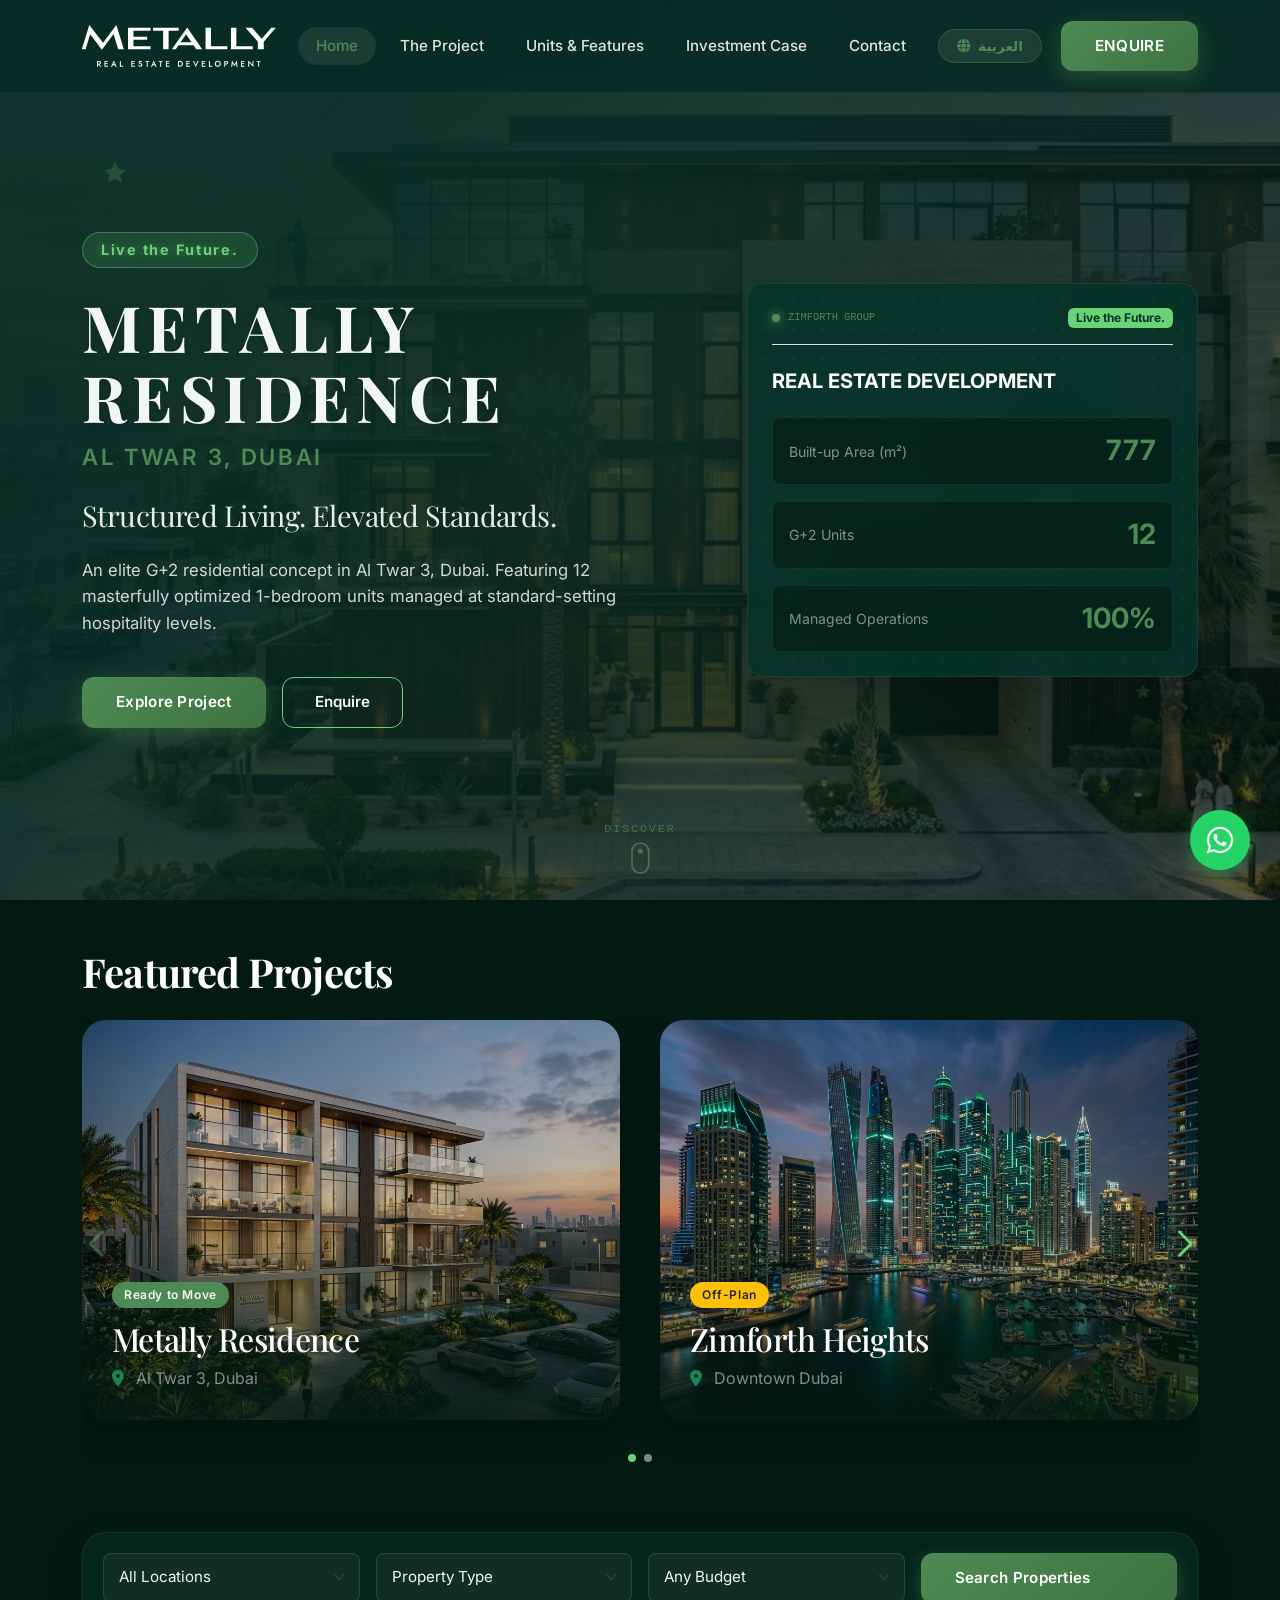
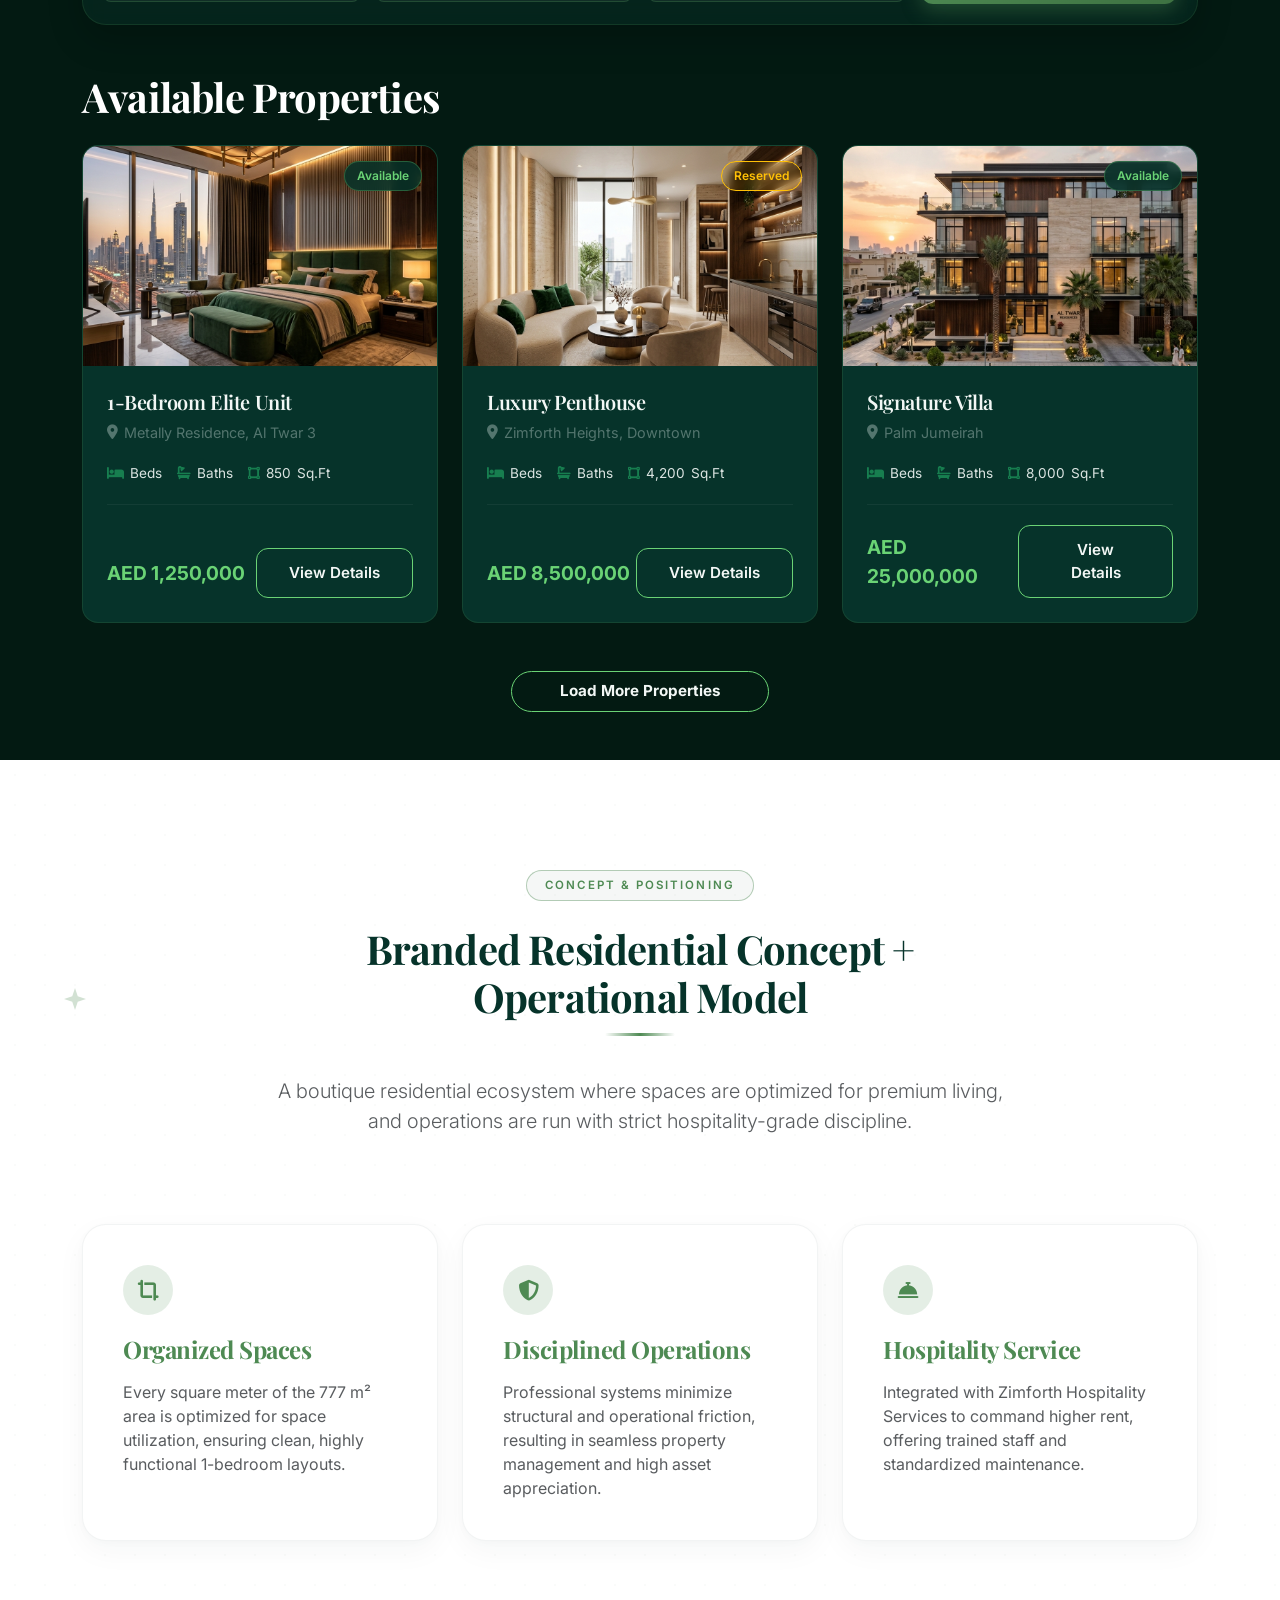
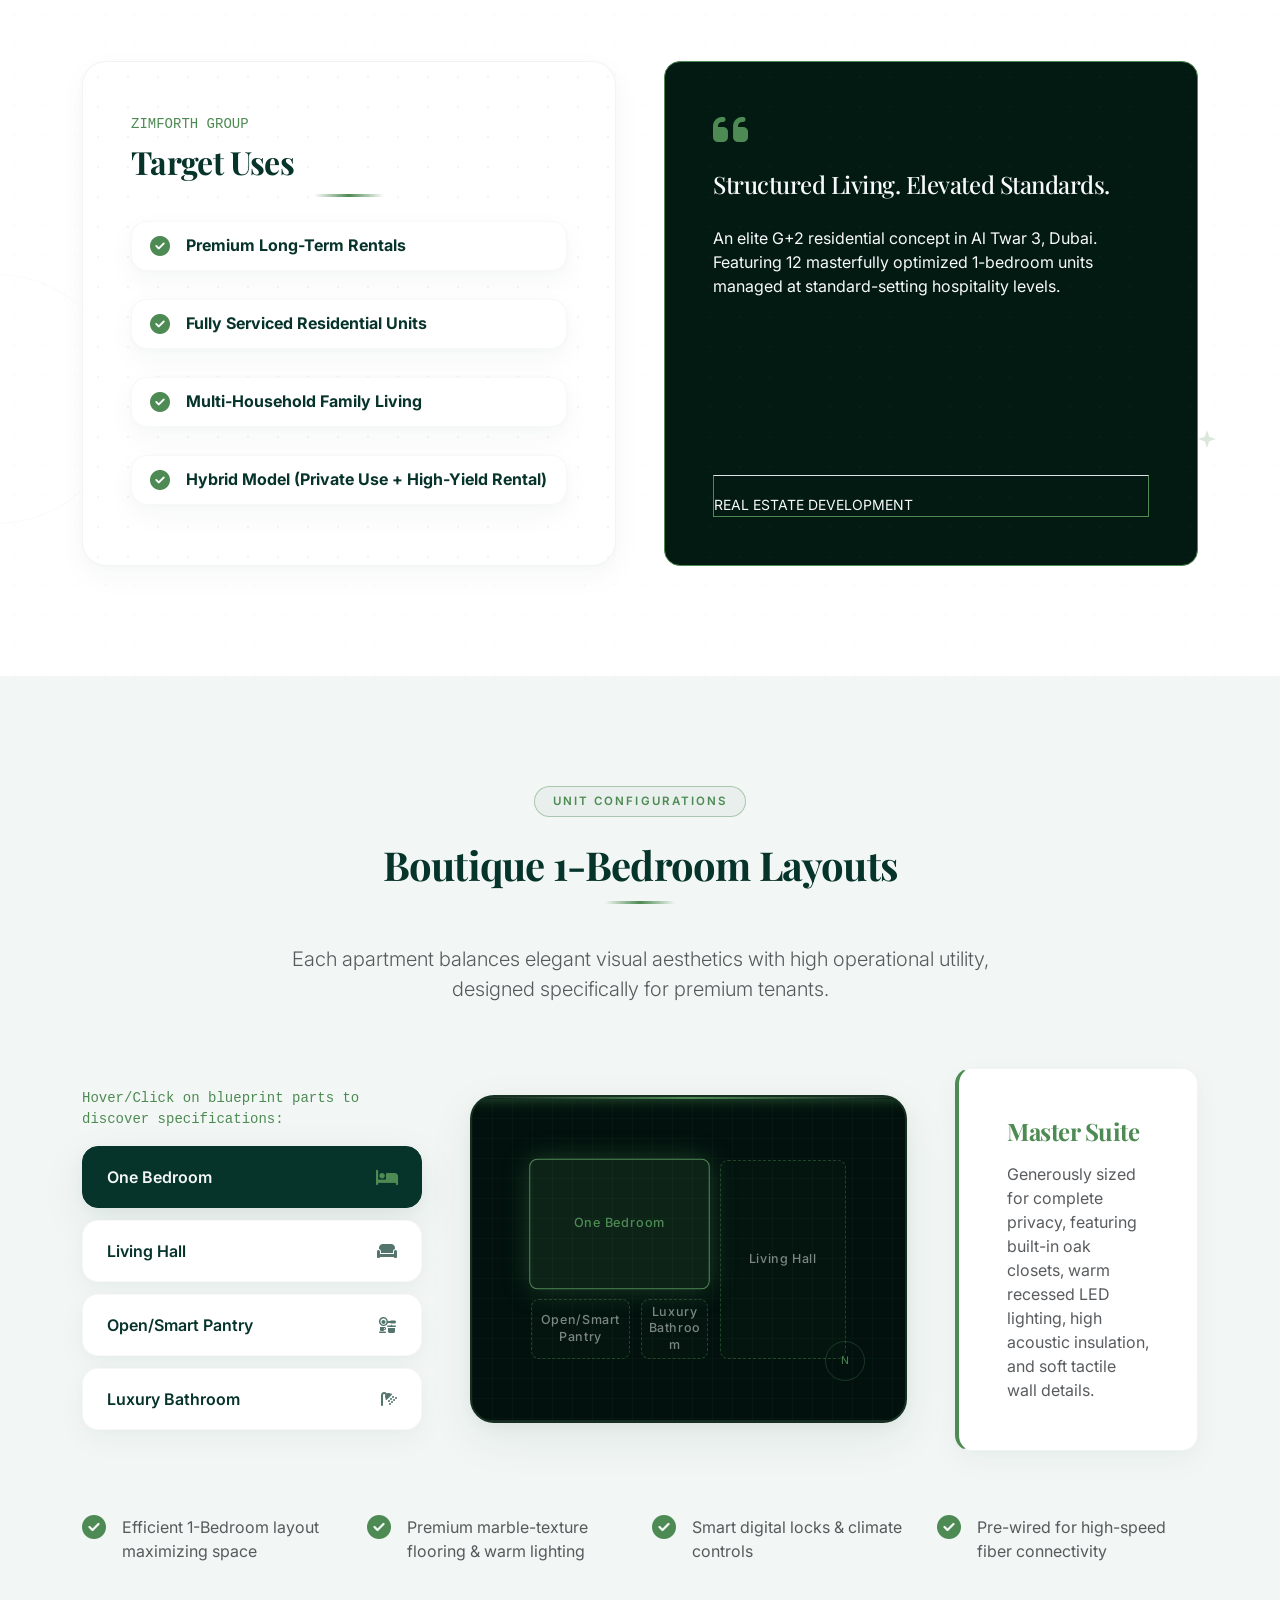
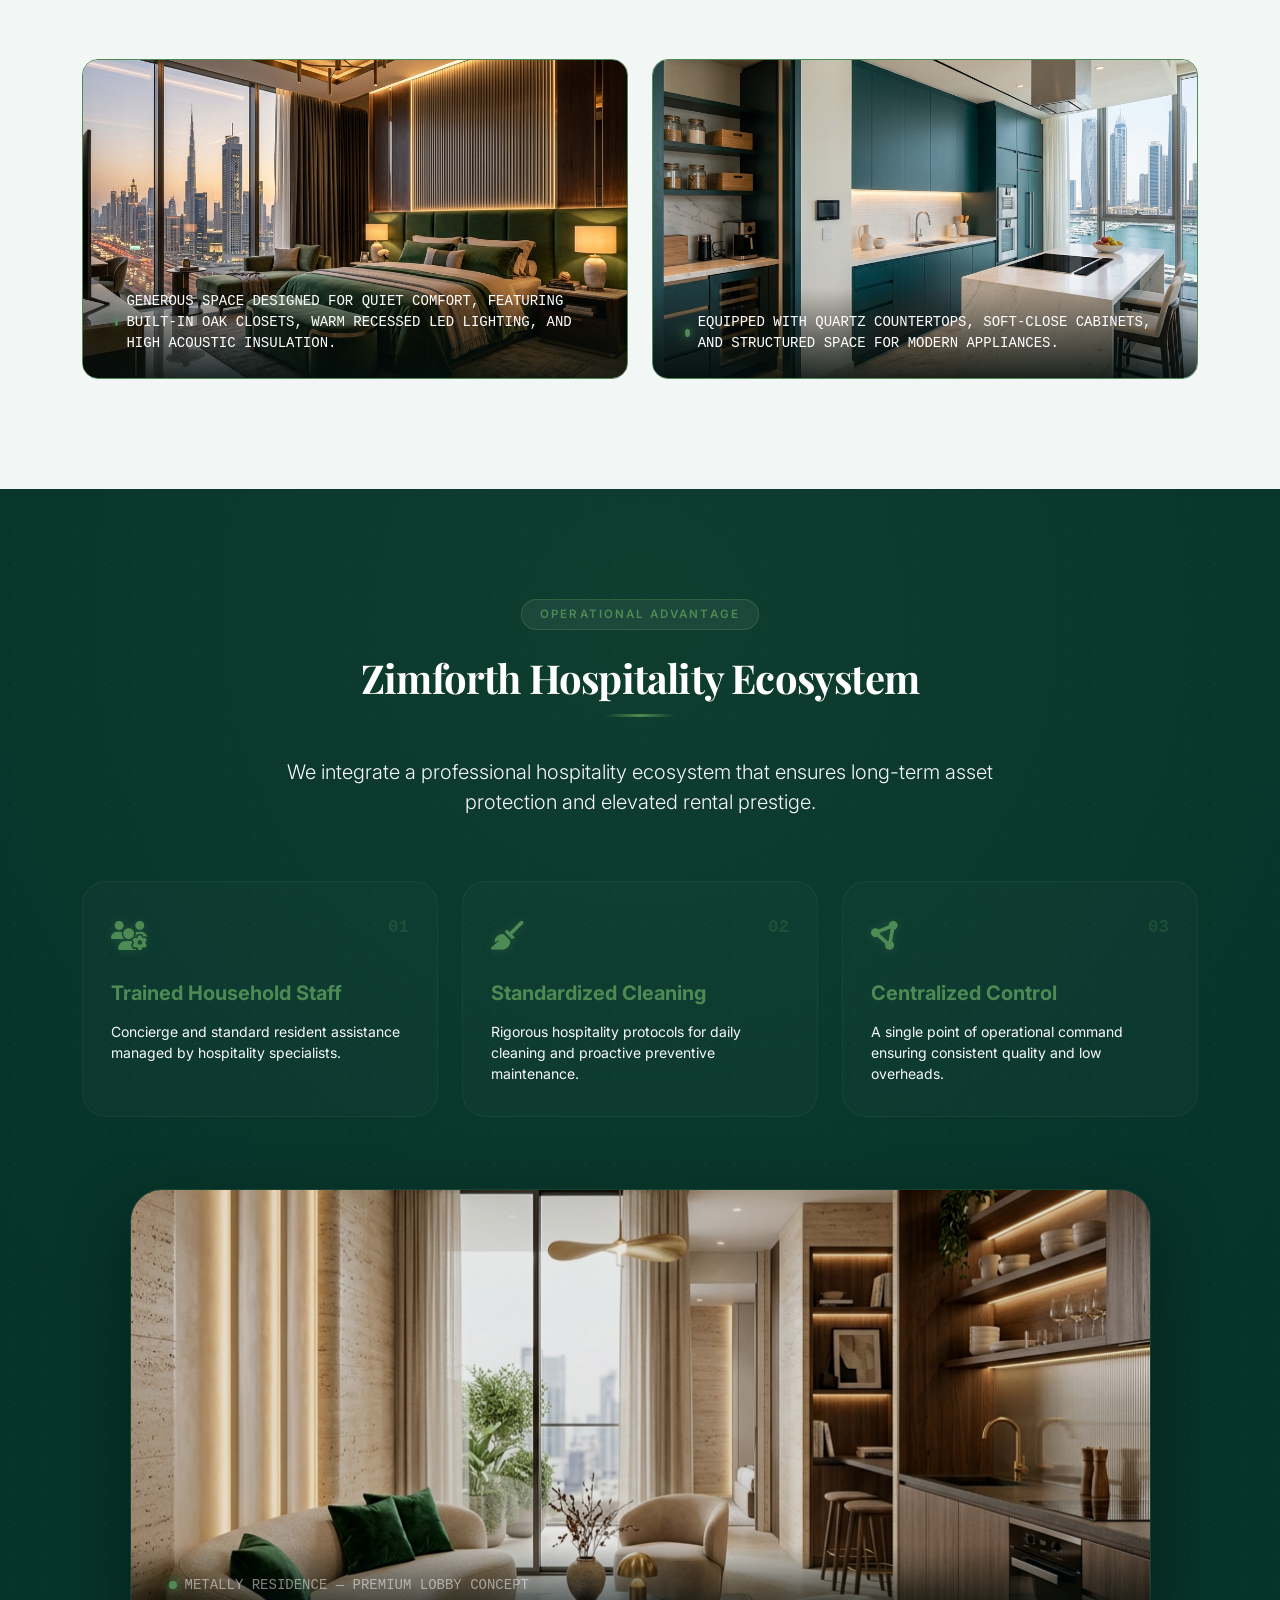
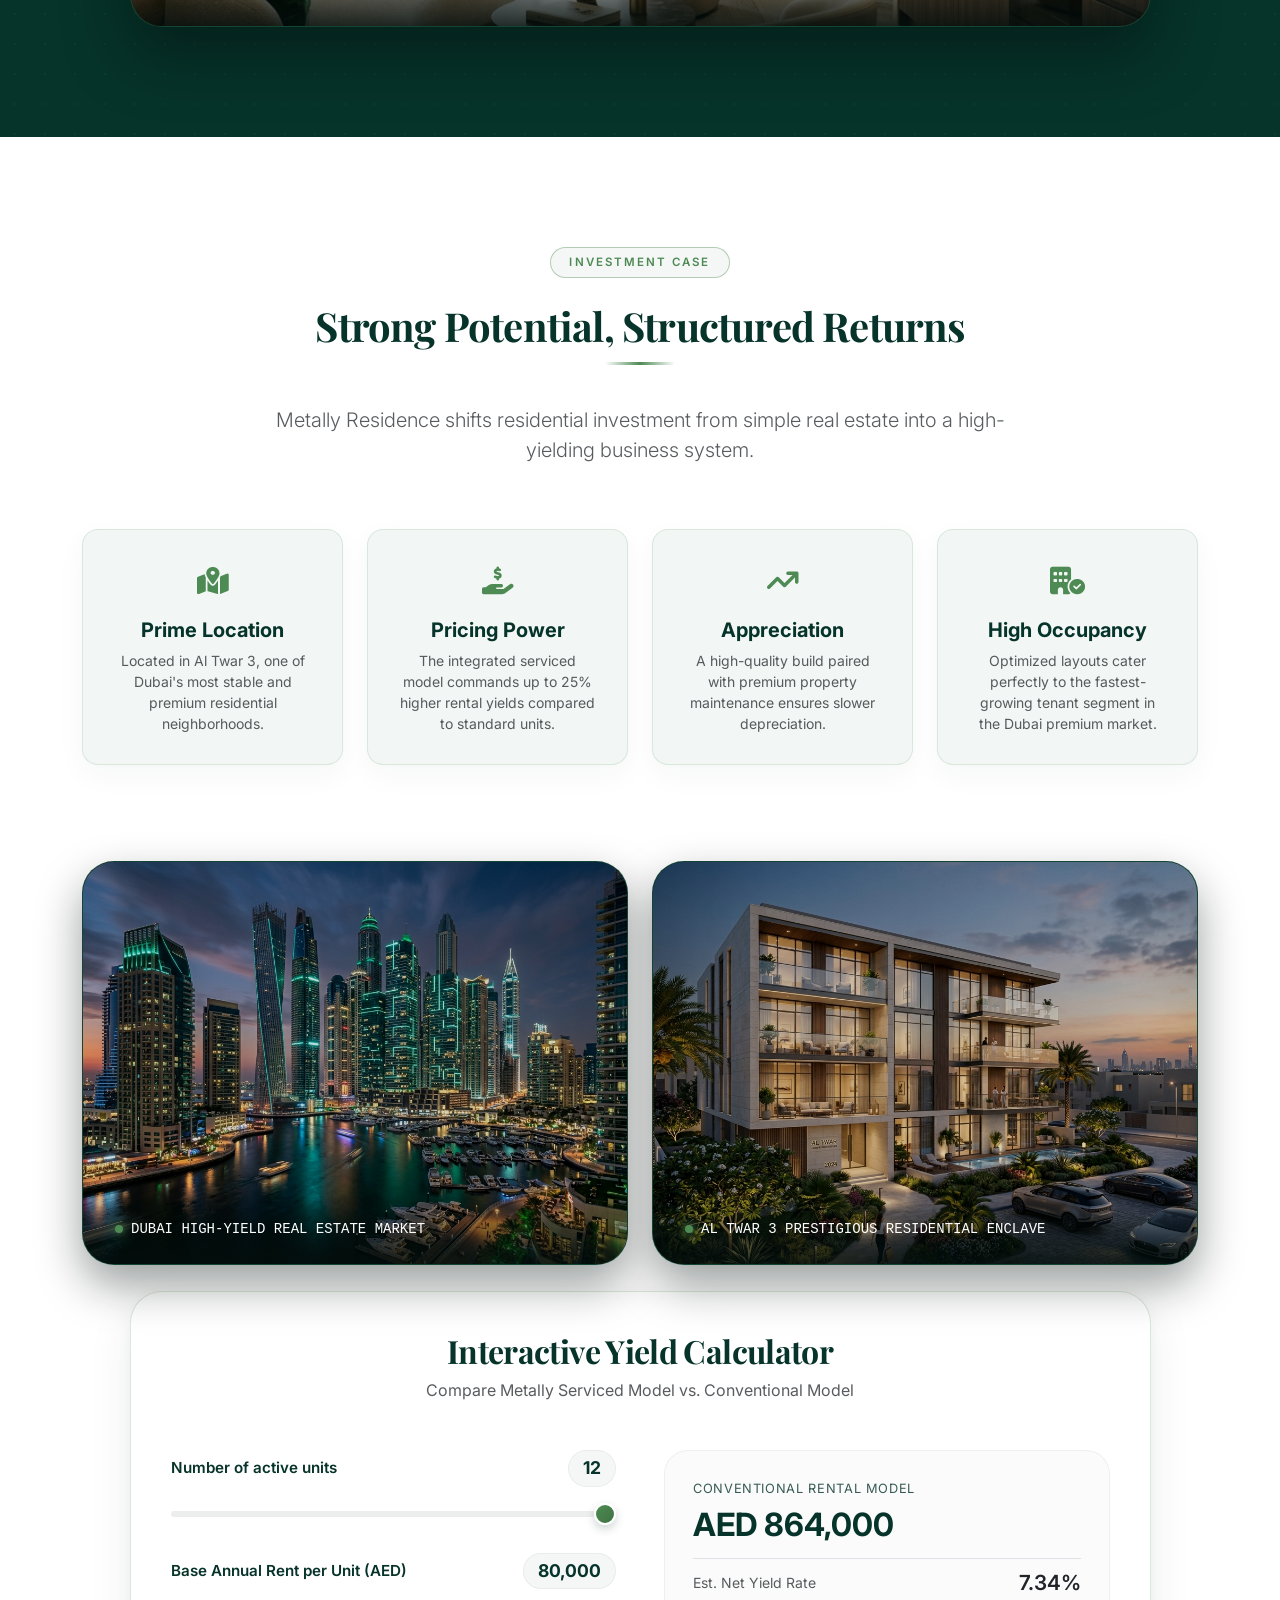
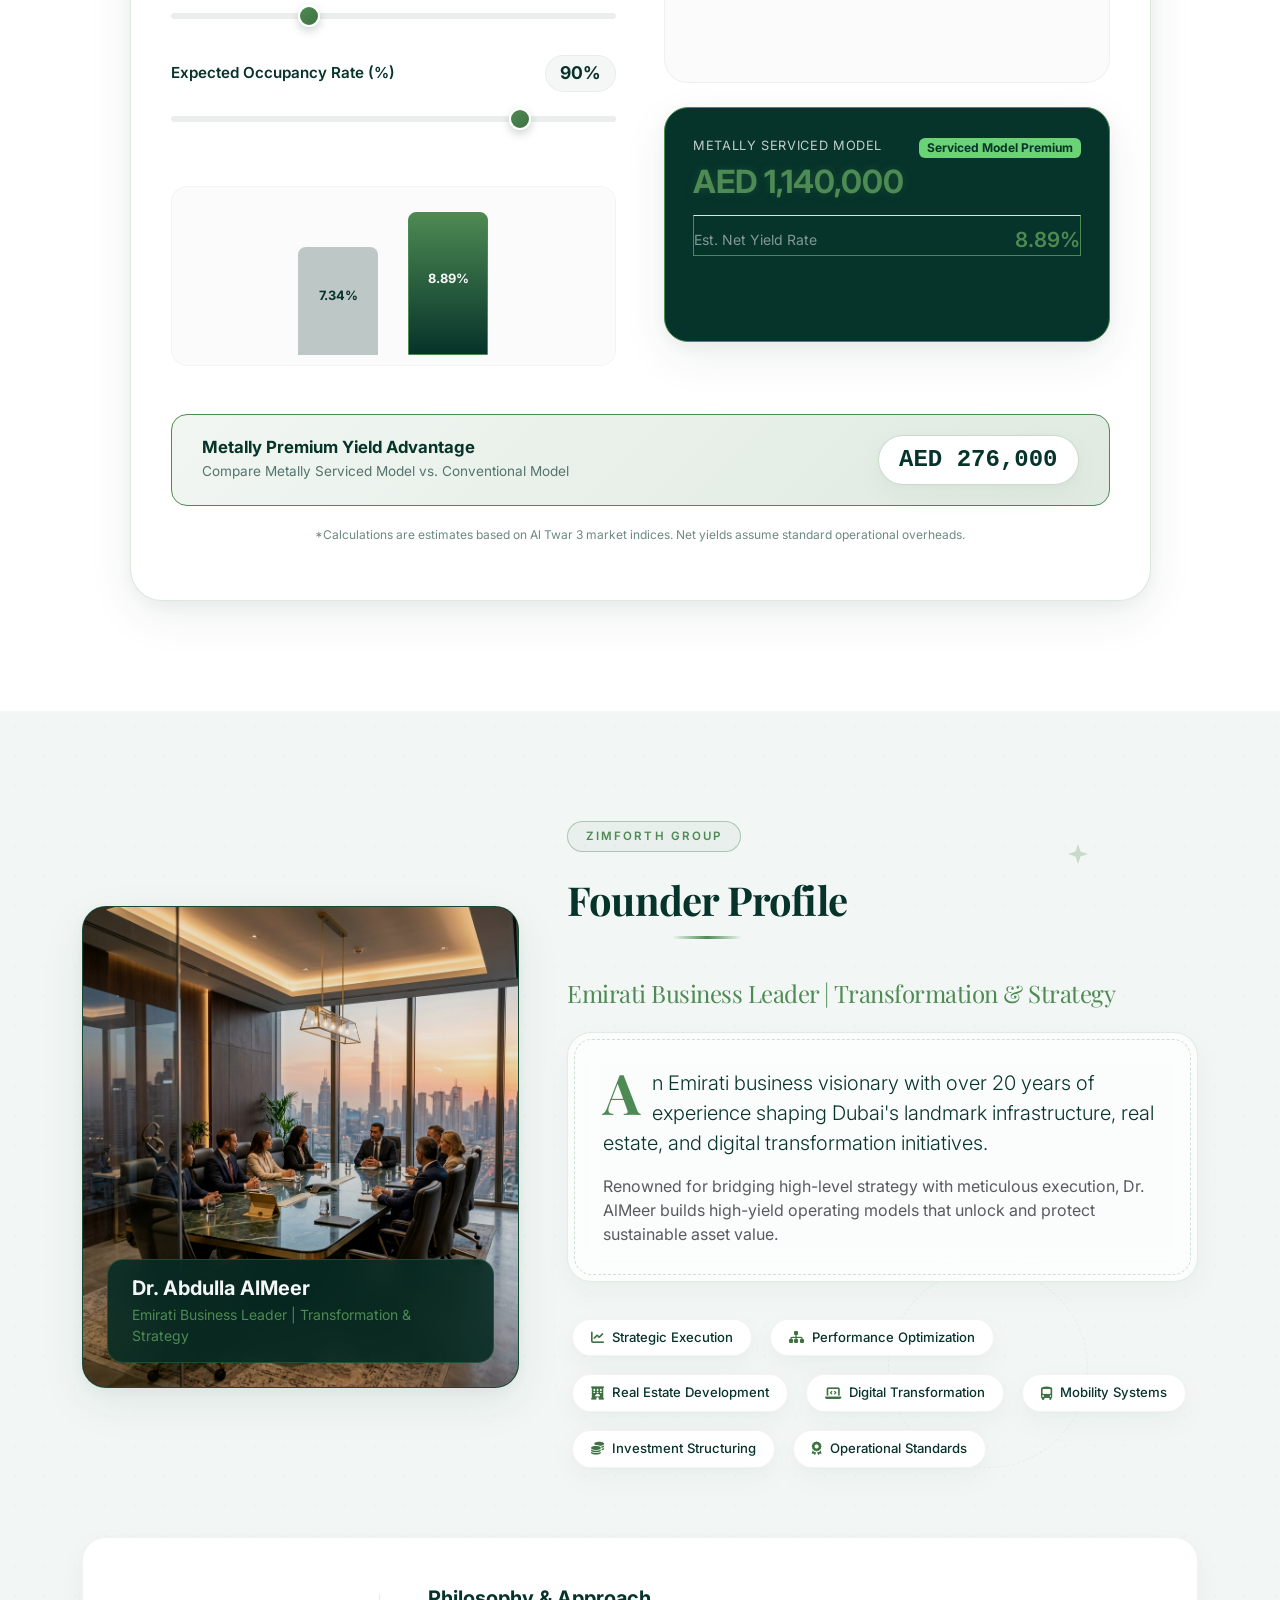
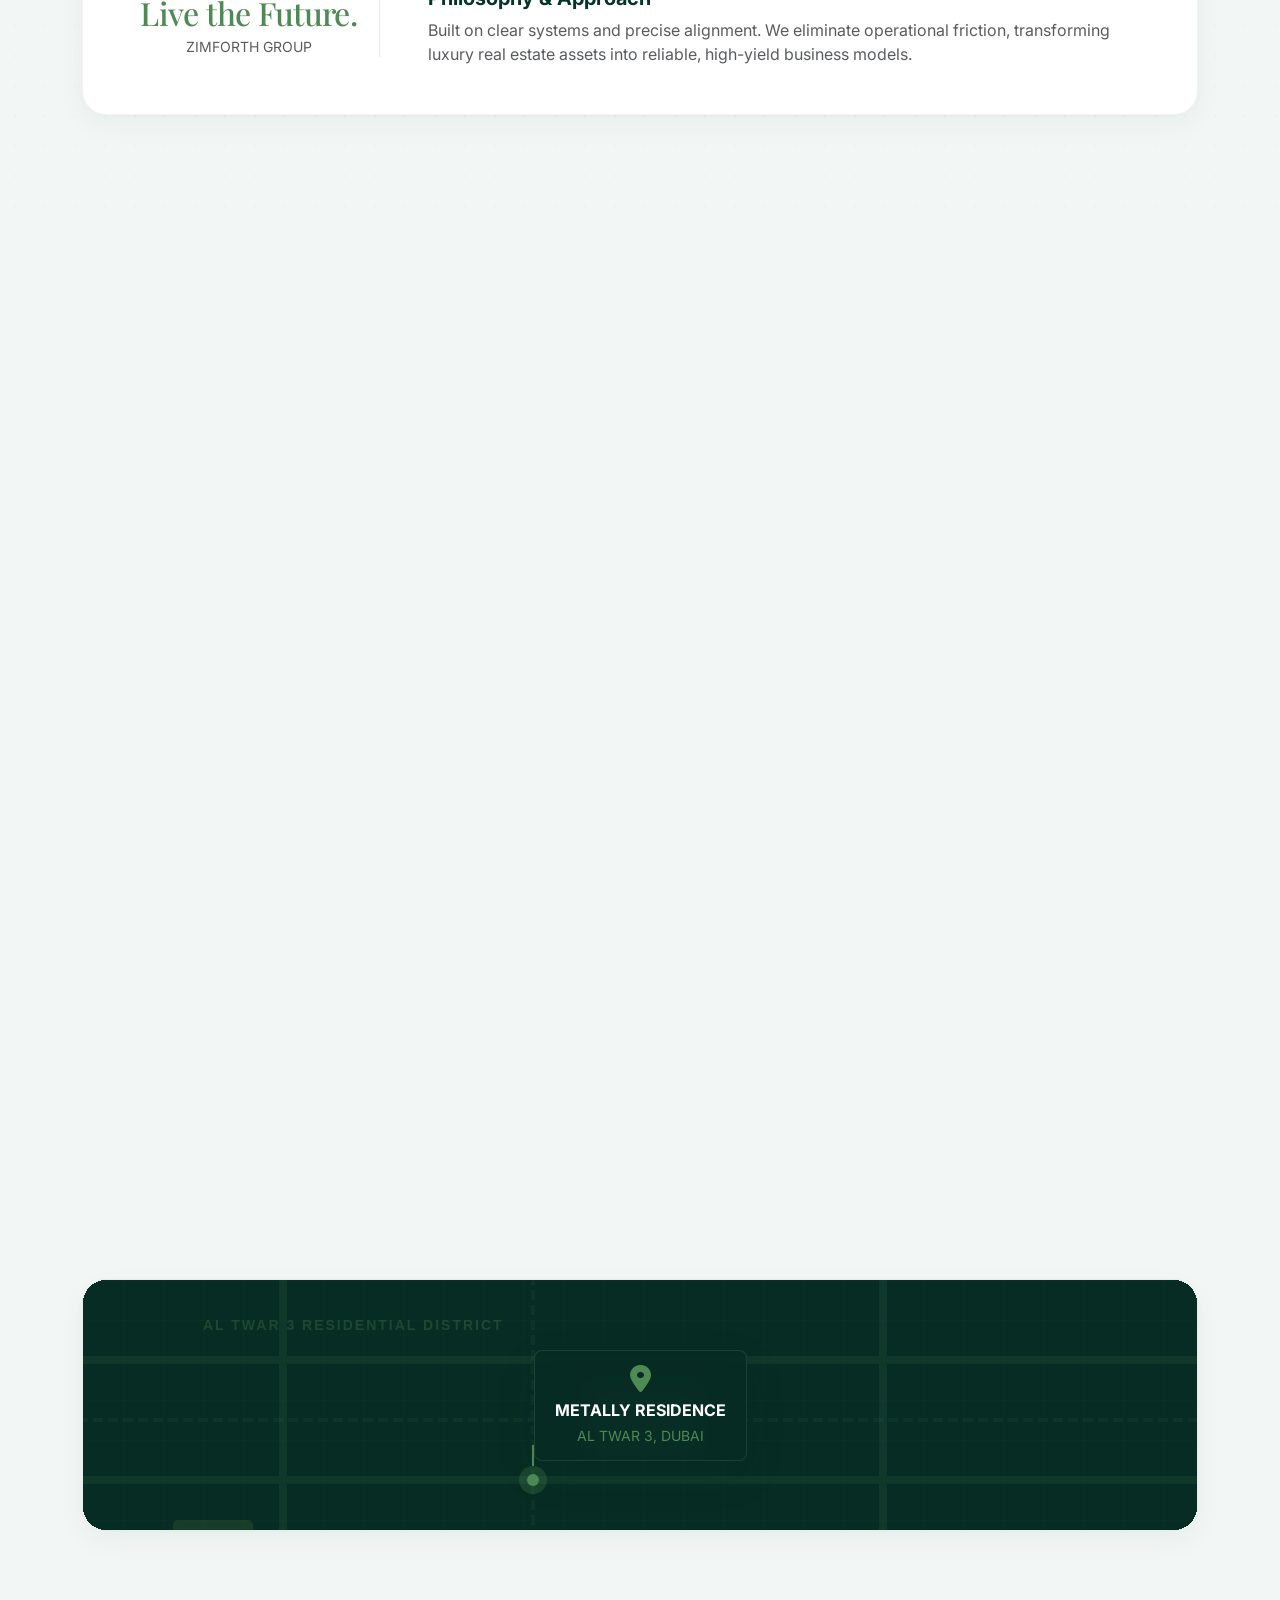
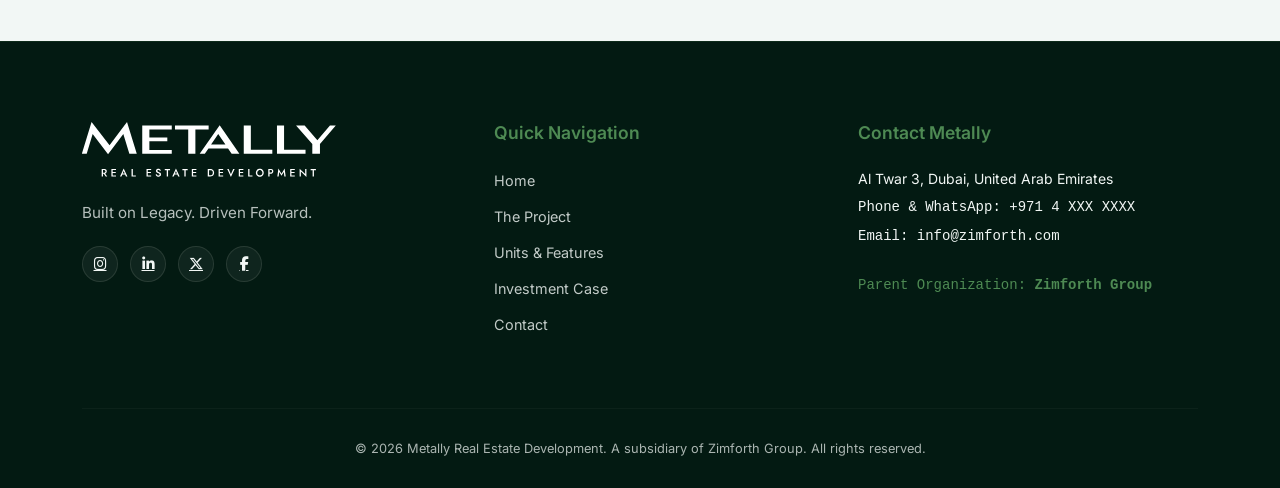
==== index.html @ a2cea53b "feat: implement premium property details popup modal inside index.html with dynamic specs gallery an" ====
<!DOCTYPE html>
<html lang="en" dir="ltr">
<head>
  <meta charset="UTF-8">
  <meta name="viewport" content="width=device-width, initial-scale=1.0">
  
  <!-- SEO Optimization -->
  <title>Metally Real Estate Development | Luxury Boutique Residential Living Dubai</title>
  <meta name="description" content="Discover Metally Residence in Al Twar 3, Dubai - A premium G+2 boutique development featuring 12 structured 1-bedroom units supported by Zimforth Hospitality Services. Experience elevated, serviced living.">
  <meta name="keywords" content="Metally Residence, Metally Real Estate, Al Twar 3, Dubai apartments, boutique living, serviced apartments Dubai, Zimforth Group, Abdulla AlMeer">
  <meta name="author" content="Zimforth Group">
  
  <!-- Favicon -->
  <link rel="icon" type="image/svg+xml" href="assets/images/fav.svg">

  <!-- Bootstrap 5 CSS (Swapped dynamically for RTL support via main.js) -->
  <link id="bootstrap-link" rel="stylesheet" href="https://cdn.jsdelivr.net/npm/bootstrap@5.3.3/dist/css/bootstrap.min.css">
  
  <!-- FontAwesome Icons -->
  <link rel="stylesheet" href="https://cdnjs.cloudflare.com/ajax/libs/font-awesome/6.5.2/css/all.min.css">
  
  <!-- Swiper CSS -->
  <link rel="stylesheet" href="https://cdn.jsdelivr.net/npm/swiper@11/swiper-bundle.min.css" />
  <!-- Core Design System Custom Stylesheet -->
  <link rel="stylesheet" href="assets/css/style.css?v=3.3.0">
</head>

<body class="en-font">

  <!-- Header / Navigation -->
  <header>
    <nav class="navbar navbar-expand-lg fixed-top" id="main-navbar">
      <div class="container">
        <!-- Brand Logo block -->
        <a class="navbar-brand text-decoration-none" href="index.html" id="brand-logo">
          <img src="assets/images/logo-w.svg" alt="Metally Logo" class="brand-logo-img">
        </a>
        
        <!-- Toggle button for mobile -->
        <button class="navbar-toggler border-0 text-white" type="button" data-bs-toggle="collapse" data-bs-target="#navContent" aria-controls="navContent" aria-expanded="false" aria-label="Toggle navigation">
          <i class="fas fa-bars-staggered fs-4"></i>
        </button>
        
        <!-- Nav Links -->
        <div class="collapse navbar-collapse" id="navContent">
          <ul class="navbar-nav ms-auto mb-2 mb-lg-0 align-items-center">
            <li class="nav-item">
              <a class="nav-link active" href="index.html" data-i18n="nav-home">Home</a>
            </li>
            <li class="nav-item">
              <a class="nav-link" href="project.html" data-i18n="nav-project">The Project</a>
            </li>
            <li class="nav-item">
              <a class="nav-link" href="units.html" data-i18n="nav-units">Units & Availability</a>
            </li>
            <li class="nav-item">
              <a class="nav-link" href="investment.html" data-i18n="nav-investment">Investment Case</a>
            </li>
            <li class="nav-item">
              <a class="nav-link" href="contact.html" data-i18n="nav-contact">Contact</a>
            </li>
            
            <!-- Language Selector Trigger -->
            <li class="nav-item mx-2">
              <a class="nav-link lang-btn lang-toggle" href="#" id="lang-toggle-btn" role="button">
                <i class="fas fa-globe me-1"></i> <span data-i18n="nav-lang">العربية</span>
              </a>
            </li>
            
            <!-- Call to Action -->
            <li class="nav-item ms-lg-2 mt-2 mt-lg-0">
              <a class="btn btn-green text-uppercase" href="#contact" id="btn-enquire-now" data-i18n="nav-btn-enquire">Enquire</a>
            </li>
          </ul>
        </div>
      </div>
    </nav>
  </header>

  <main>
    
    <!-- Hero Section -->
    <section class="hero-section" id="home">
      <div class="hero-bg-overlay"></div>
      <div class="hero-spotlight"></div>
      
            <div class="dotted-canvas drifting-grid-anim"></div>
      
      <!-- Floating vector shapes background with parallax layers -->
      <div class="floating-elements-container scroll-parallax-layer" style="--parallax-speed: -0.12; position: absolute; top: 0; left: 0; width: 100%; height: 100%; pointer-events: none;">
        <div class="parallax-layer" style="--depth: 35;">
          <div class="floating-ring floating-ring-1 rotating-ring-slow"></div>
        </div>
        <div class="parallax-layer" style="--depth: -45;">
          <div class="floating-ring floating-ring-2 rotating-ring-slow" style="animation-direction: reverse;"></div>
        </div>
        
                <div class="parallax-layer" style="--depth: 20;">
          <svg class="luxury-star-anim" style="position: absolute; top: 18%; left: 8%; width: 26px; height: 26px; fill: var(--accent-leaf); opacity: 0.35; z-index: 2;" viewBox="0 0 24 24"><path d="M12 0l3.09 6.26L22 7.27l-5 4.87 1.18 6.88L12 15.77l-6.18 3.25L7 12.14 2 7.27l6.91-1.01L12 0z"/></svg>
        </div>
        <div class="parallax-layer" style="--depth: -25;">
          <svg class="luxury-star-anim" style="position: absolute; bottom: 22%; right: 10%; width: 18px; height: 18px; fill: var(--accent-leaf); opacity: 0.25; z-index: 2; animation-delay: 2s;" viewBox="0 0 24 24"><path d="M12 0l3.09 6.26L22 7.27l-5 4.87 1.18 6.88L12 15.77l-6.18 3.25L7 12.14 2 7.27l6.91-1.01L12 0z"/></svg>
        </div>
      </div>

      <div class="container position-relative z-3">
        <div class="row align-items-center">
          <div class="col-lg-7 hero-content reveal-on-scroll">
            <span class="hero-badge-slogan pulse-glow-green text-glint-anim" data-i18n="hero-slogan">Live the Future.</span>
            <h1 class="hero-title text-glint-anim fw-bold tracking-tight text-uppercase" data-i18n="hero-title">METALLY RESIDENCE</h1>
            <div class="hero-location" data-i18n="hero-location">AL TWAR 3, DUBAI</div>
            <h3 class="hero-subtitle fw-normal" data-i18n="hero-subtitle">Structured Living. Elevated Standards.</h3>
            <p class="hero-desc opacity-80" data-i18n="hero-desc">
              An elite G+2 residential concept in Al Twar 3, Dubai. Featuring 12 masterfully optimized 1-bedroom units managed at standard-setting hospitality levels.
            </p>
            
            <!-- Action buttons -->
            <div class="d-flex flex-wrap gap-3">
              <a class="btn btn-green" href="#project" data-i18n="hero-btn-explore">Explore Project <i class="fas fa-chevron-right fs-6"></i></a>
              <a class="btn btn-outline-green" href="#contact" data-i18n="nav-btn-enquire">Enquire</a>
            </div>
          </div>
          
          <!-- Floating Executive Operations Card overlay with scroll reveal & numbers counters -->
          <div class="col-lg-5 mt-5 mt-lg-0 hero-content reveal-zoom">
            <div class="parallax-wrap" style="--depth: -20;">
              <div class="ops-executive-card glass-panel-dark border-green p-4 rounded-4 position-relative overflow-hidden shadow-lg">
                <div class="dotted-canvas" style="opacity: 0.15;"></div>
                <div class="position-relative z-3">
                  <div class="d-flex align-items-center justify-content-between mb-4 border-bottom border-greenpb pb-3" style="border-bottom: 1px solid rgba(78, 138, 83, 0.25);">
                    <div class="d-flex align-items-center gap-2">
                      <span class="status-dot-glowing m-0"></span>
                      <span class="small font-monospace text-uppercase tracking-wider text-green" style="font-size: 0.65rem;" data-i18n="founder-group">ZIMFORTH REAL ESTATE</span>
                    </div>
                    <span class="badge bg-green text-white small" data-i18n="hero-slogan">Live the Future.</span>
                  </div>
                  
                  <h5 class="fw-bold mb-4 text-white text-center text-lg-start" data-i18n="nav-subbrand">REAL ESTATE DEVELOPMENT</h5>
                  
                  <div class="d-flex flex-column gap-3">
                                        <div class="d-flex align-items-center justify-content-between p-3 rounded-3 border-green-soft bg-dark-green-opacity">
                      <span class="text-white-50 small" data-i18n="hero-metric-area-lbl">Built-up Area (m²)</span>
                      <span class="h3 mb-0 text-green fw-bold counter-animate" data-target="777">0</span>
                    </div>
                                        <div class="d-flex align-items-center justify-content-between p-3 rounded-3 border-green-soft bg-dark-green-opacity">
                      <span class="text-white-50 small" data-i18n="hero-metric-units-lbl">G+2 Units</span>
                      <span class="h3 mb-0 text-green fw-bold counter-animate" data-target="12">0</span>
                    </div>
                                        <div class="d-flex align-items-center justify-content-between p-3 rounded-3 border-green-soft bg-dark-green-opacity">
                      <span class="text-white-50 small" data-i18n="hero-metric-ops-lbl">Managed Operations</span>
                      <span class="h3 mb-0 text-green fw-bold counter-animate" data-target="100" data-suffix="%">0%</span>
                    </div>
                  </div>
                </div>
              </div>
            </div>
          </div>
        </div>
      </div>
      
      <!-- Custom Animated Scroll Down Luxury Indicator -->
      <div class="position-absolute bottom-0 start-50 translate-middle-x z-3 d-none d-md-block text-center floating-slow-anim" style="margin-bottom: 25px;">
        <a href="#founder" class="text-decoration-none text-light opacity-75 hover-opacity-100 transition-fast">
          <p class="small font-monospace mb-1 text-green" style="font-size: 0.72rem; letter-spacing: 2px;">DISCOVER</p>
          <svg width="20" height="34" viewBox="0 0 24 40" class="mx-auto" style="display: block;">
            <rect x="2" y="2" width="20" height="36" rx="10" fill="none" stroke="#4E8A53" stroke-width="2"/>
            <circle cx="12" cy="12" r="3" fill="#4E8A53" class="scroll-wheel-anim"/>
          </svg>
        </a>
      </div>
    </section>


    <!-- Real Estate Portfolio & Filtering -->
    <section id="portfolio" class="py-5 bg-deep-green position-relative overflow-hidden">
      <div class="container position-relative z-index-2">
        
        <!-- Featured Projects Swiper -->
        <div class="mb-5 pb-3 position-relative">
          <h2 class="h1 text-white mb-4 fw-bold" data-i18n="portfolio-projects-title">Featured Projects</h2>
          
          <div class="swiper projects-swiper" data-aos="fade-up">
            <div class="swiper-wrapper">
              <!-- Project 1 -->
              <div class="swiper-slide">
                <a href="#" class="text-decoration-none">
                  <div class="project-card h-100">
                    <img src="assets/images/dubai-residence.png" alt="Metally Residence">
                    <div class="project-card-content">
                      <span class="project-badge" data-i18n="project-badge-ready">Ready to Move</span>
                      <h3 class="text-white h2 mb-2" data-i18n="project-title-metally">Metally Residence</h3>
                      <p class="text-white-50 mb-0"><i class="fas fa-map-marker-alt text-success me-2"></i> <span data-i18n="project-loc-altwar">Al Twar 3, Dubai</span></p>
                    </div>
                  </div>
                </a>
              </div>
              
              <!-- Project 2 -->
              <div class="swiper-slide">
                <a href="#" class="text-decoration-none">
                  <div class="project-card h-100">
                    <img src="assets/images/dubai-skyline.png" alt="Future Development">
                    <div class="project-card-content">
                      <span class="project-badge bg-warning text-dark" data-i18n="project-badge-offplan">Off-Plan</span>
                      <h3 class="text-white h2 mb-2" data-i18n="project-title-zimforth">Zimforth Heights</h3>
                      <p class="text-white-50 mb-0"><i class="fas fa-map-marker-alt text-success me-2"></i> <span data-i18n="project-loc-downtown">Downtown Dubai</span></p>
                    </div>
                  </div>
                </a>
              </div>

              <!-- Project 3 (Example) -->
              <div class="swiper-slide">
                <a href="#" class="text-decoration-none">
                  <div class="project-card h-100">
                    <img src="assets/images/lobby.png" alt="Oasis Views">
                    <div class="project-card-content">
                      <span class="project-badge bg-info text-dark" data-i18n="project-badge-launch">New Launch</span>
                      <h3 class="text-white h2 mb-2" data-i18n="project-title-oasis">Zimforth Oasis</h3>
                      <p class="text-white-50 mb-0"><i class="fas fa-map-marker-alt text-success me-2"></i> <span data-i18n="project-loc-marina">Dubai Marina</span></p>
                    </div>
                  </div>
                </a>
              </div>

            </div>
            <!-- Add Pagination -->
            <div class="swiper-pagination mt-4 position-relative bottom-0"></div>
            <!-- Add Navigation -->
            <div class="swiper-button-next text-white d-none d-md-flex" style="transform: scale(0.6); right: 0;"></div>
            <div class="swiper-button-prev text-white d-none d-md-flex" style="transform: scale(0.6); left: 0;"></div>
          </div>
        </div>

        <!-- Filter Bar -->
        <div class="filter-bar-container mb-5" data-aos="fade-up">
          <div class="row g-3">
            <div class="col-md-3">
              <select class="form-select filter-select" id="filter-location">
                <option value="all" data-i18n="filter-loc-all">All Locations</option>
                <option value="al-twar" data-i18n="filter-loc-altwar">Al Twar</option>
                <option value="downtown" data-i18n="filter-loc-downtown">Downtown</option>
                <option value="palm" data-i18n="filter-loc-palm">Palm Jumeirah</option>
              </select>
            </div>
            <div class="col-md-3">
              <select class="form-select filter-select" id="filter-type">
                <option value="all" data-i18n="filter-type-all">Property Type</option>
                <option value="apartment" data-i18n="filter-type-apt">Apartment</option>
                <option value="villa" data-i18n="filter-type-villa">Villa</option>
                <option value="penthouse" data-i18n="filter-type-pent">Penthouse</option>
              </select>
            </div>
            <div class="col-md-3">
              <select class="form-select filter-select" id="filter-budget">
                <option value="all" data-i18n="filter-budget-all">Any Budget</option>
                <option value="low" data-i18n="filter-budget-low">Under 1M AED</option>
                <option value="mid" data-i18n="filter-budget-mid">1M - 5M AED</option>
                <option value="high" data-i18n="filter-budget-high">Above 5M AED</option>
              </select>
            </div>
            <div class="col-md-3">
              <button class="btn btn-green w-100 h-100" id="apply-filters" data-i18n="filter-btn-search">Search Properties</button>
            </div>
          </div>
        </div>

        <!-- Available Properties Grid -->
        <div>
          <h2 class="h1 text-white mb-4 fw-bold" data-i18n="portfolio-properties-title">Available Properties</h2>
          <div class="row g-4" id="properties-grid">
            
            <!-- Property 1 -->
            <div class="col-lg-4 col-md-6 property-item" data-location="al-twar" data-type="apartment" data-budget="mid">
              <div class="property-card">
                <div class="property-img-wrapper">
                  <span class="property-status" data-i18n="prop-status-avail">Available</span>
                  <img src="assets/images/dubai-bedroom.png" alt="Property">
                </div>
                <div class="property-content">
                  <h4 class="property-title" data-i18n="prop-title-1">1-Bedroom Elite Unit</h4>
                  <p class="property-location"><i class="fas fa-map-marker-alt"></i> <span data-i18n="prop-loc-altwar">Metally Residence, Al Twar 3</span></p>
                  <div class="property-specs">
                    <span class="property-spec-item"><i class="fas fa-bed text-success"></i> <span data-i18n="prop-spec-bed">1 Bed</span></span>
                    <span class="property-spec-item"><i class="fas fa-bath text-success"></i> <span data-i18n="prop-spec-bath">2 Baths</span></span>
                    <span class="property-spec-item"><i class="fas fa-vector-square text-success"></i> 850 <span data-i18n="prop-spec-sqft">Sq.Ft</span></span>
                  </div>
                  <div class="property-footer">
                    <span class="property-price">AED 1,250,000</span>
                    <button type="button" class="btn btn-sm btn-outline-green view-details-btn" data-property-id="1" data-i18n="prop-btn-view">View Details</button>
                  </div>
                </div>
              </div>
            </div>

            <!-- Property 2 -->
            <div class="col-lg-4 col-md-6 property-item" data-location="downtown" data-type="penthouse" data-budget="high">
              <div class="property-card">
                <div class="property-img-wrapper">
                  <span class="property-status text-warning border-warning" style="background:rgba(255,193,7,0.1)" data-i18n="prop-status-reserved">Reserved</span>
                  <img src="assets/images/lobby.png" alt="Property">
                </div>
                <div class="property-content">
                  <h4 class="property-title" data-i18n="prop-title-2">Luxury Penthouse</h4>
                  <p class="property-location"><i class="fas fa-map-marker-alt"></i> <span data-i18n="prop-loc-downtown">Zimforth Heights, Downtown</span></p>
                  <div class="property-specs">
                    <span class="property-spec-item"><i class="fas fa-bed text-success"></i> <span data-i18n="prop-spec-bed">4 Beds</span></span>
                    <span class="property-spec-item"><i class="fas fa-bath text-success"></i> <span data-i18n="prop-spec-bath">5 Baths</span></span>
                    <span class="property-spec-item"><i class="fas fa-vector-square text-success"></i> 4,200 <span data-i18n="prop-spec-sqft">Sq.Ft</span></span>
                  </div>
                  <div class="property-footer">
                    <span class="property-price">AED 8,500,000</span>
                    <button type="button" class="btn btn-sm btn-outline-green view-details-btn" data-property-id="2" data-i18n="prop-btn-view">View Details</button>
                  </div>
                </div>
              </div>
            </div>

            <!-- Property 3 -->
            <div class="col-lg-4 col-md-6 property-item" data-location="palm" data-type="villa" data-budget="high">
              <div class="property-card">
                <div class="property-img-wrapper">
                  <span class="property-status" data-i18n="prop-status-avail">Available</span>
                  <img src="assets/images/hero-bg.png" alt="Property">
                </div>
                <div class="property-content">
                  <h4 class="property-title" data-i18n="prop-title-3">Signature Villa</h4>
                  <p class="property-location"><i class="fas fa-map-marker-alt"></i> <span data-i18n="prop-loc-palm">Palm Jumeirah</span></p>
                  <div class="property-specs">
                    <span class="property-spec-item"><i class="fas fa-bed text-success"></i> <span data-i18n="prop-spec-bed">6 Beds</span></span>
                    <span class="property-spec-item"><i class="fas fa-bath text-success"></i> <span data-i18n="prop-spec-bath">7 Baths</span></span>
                    <span class="property-spec-item"><i class="fas fa-vector-square text-success"></i> 8,000 <span data-i18n="prop-spec-sqft">Sq.Ft</span></span>
                  </div>
                  <div class="property-footer">
                    <span class="property-price">AED 25,000,000</span>
                    <button type="button" class="btn btn-sm btn-outline-green view-details-btn" data-property-id="3" data-i18n="prop-btn-view">View Details</button>
                  </div>
                </div>
              </div>
            </div>

            <!-- Property 4 -->
            <div class="col-lg-4 col-md-6 property-item" data-location="downtown" data-type="apartment" data-budget="high">
              <div class="property-card">
                <div class="property-img-wrapper">
                  <span class="property-status" data-i18n="prop-status-avail">Available</span>
                  <img src="assets/images/dubai-skyline.png" alt="Property">
                </div>
                <div class="property-content">
                  <h4 class="property-title" data-i18n="prop-title-4">2-Bedroom Downtown Elite</h4>
                  <p class="property-location"><i class="fas fa-map-marker-alt"></i> <span data-i18n="prop-loc-downtown">Zimforth Heights, Downtown</span></p>
                  <div class="property-specs">
                    <span class="property-spec-item"><i class="fas fa-bed text-success"></i> <span data-i18n="prop-spec-bed">2 Beds</span></span>
                    <span class="property-spec-item"><i class="fas fa-bath text-success"></i> <span data-i18n="prop-spec-bath">3 Baths</span></span>
                    <span class="property-spec-item"><i class="fas fa-vector-square text-success"></i> 1,450 <span data-i18n="prop-spec-sqft">Sq.Ft</span></span>
                  </div>
                  <div class="property-footer">
                    <span class="property-price">AED 2,850,000</span>
                    <button type="button" class="btn btn-sm btn-outline-green view-details-btn" data-property-id="4" data-i18n="prop-btn-view">View Details</button>
                  </div>
                </div>
              </div>
            </div>

            <!-- Property 5 -->
            <div class="col-lg-4 col-md-6 property-item" data-location="al-twar" data-type="apartment" data-budget="low">
              <div class="property-card">
                <div class="property-img-wrapper">
                  <span class="property-status text-warning border-warning" style="background:rgba(255,193,7,0.1)" data-i18n="prop-status-reserved">Reserved</span>
                  <img src="assets/images/lobby.png" alt="Property">
                </div>
                <div class="property-content">
                  <h4 class="property-title" data-i18n="prop-title-5">Studio Flex Space</h4>
                  <p class="property-location"><i class="fas fa-map-marker-alt"></i> <span data-i18n="prop-loc-altwar">Metally Residence, Al Twar 3</span></p>
                  <div class="property-specs">
                    <span class="property-spec-item"><i class="fas fa-bed text-success"></i> <span data-i18n="prop-spec-studio">Studio</span></span>
                    <span class="property-spec-item"><i class="fas fa-bath text-success"></i> <span data-i18n="prop-spec-bath">1 Bath</span></span>
                    <span class="property-spec-item"><i class="fas fa-vector-square text-success"></i> 550 <span data-i18n="prop-spec-sqft">Sq.Ft</span></span>
                  </div>
                  <div class="property-footer">
                    <span class="property-price">AED 850,000</span>
                    <button type="button" class="btn btn-sm btn-outline-green view-details-btn" data-property-id="5" data-i18n="prop-btn-view">View Details</button>
                  </div>
                </div>
              </div>
            </div>

            <!-- Property 6 -->
            <div class="col-lg-4 col-md-6 property-item" data-location="palm" data-type="penthouse" data-budget="high">
              <div class="property-card">
                <div class="property-img-wrapper">
                  <span class="property-status" data-i18n="prop-status-avail">Available</span>
                  <img src="assets/images/dubai-residence.png" alt="Property">
                </div>
                <div class="property-content">
                  <h4 class="property-title" data-i18n="prop-title-6">Oceanic Duplex Penthouse</h4>
                  <p class="property-location"><i class="fas fa-map-marker-alt"></i> <span data-i18n="prop-loc-palm">Palm Jumeirah</span></p>
                  <div class="property-specs">
                    <span class="property-spec-item"><i class="fas fa-bed text-success"></i> <span data-i18n="prop-spec-bed">5 Beds</span></span>
                    <span class="property-spec-item"><i class="fas fa-bath text-success"></i> <span data-i18n="prop-spec-bath">6 Baths</span></span>
                    <span class="property-spec-item"><i class="fas fa-vector-square text-success"></i> 6,500 <span data-i18n="prop-spec-sqft">Sq.Ft</span></span>
                  </div>
                  <div class="property-footer">
                    <span class="property-price">AED 18,500,000</span>
                    <button type="button" class="btn btn-sm btn-outline-green view-details-btn" data-property-id="6" data-i18n="prop-btn-view">View Details</button>
                  </div>
                </div>
              </div>
            </div>

          <!-- No Results Message -->
          <div id="no-properties-msg" class="text-center py-5 d-none">
            <i class="fas fa-search fa-3x text-white-50 mb-3"></i>
            <h4 class="text-white" data-i18n="portfolio-no-results">No properties found</h4>
            <p class="text-white-50" data-i18n="portfolio-no-results-desc">Please adjust your filter criteria and try again.</p>
          </div>

          <!-- Load More Button -->
          <div class="text-center mt-5" id="load-more-container">
            <button class="btn btn-outline-green px-5 py-2 rounded-pill fw-bold" id="load-more-btn" data-i18n="portfolio-btn-loadmore">
              Load More Properties <i class="fas fa-chevron-down ms-2"></i>
            </button>
          </div>
        </div>
      </div>
    </section>
    <!-- Concept & Structured Living -->
    <section class="bg-white overflow-hidden position-relative" id="project">
            <div class="dotted-canvas" style="opacity: 0.03;"></div>
      
            <div class="floating-elements-container">
        <div class="floating-ring floating-ring-2 rotating-ring-slow" style="width: 250px; height: 250px; opacity: 0.5;"></div>
                <svg class="luxury-star-anim" style="position: absolute; top: 15%; left: 5%; width: 22px; height: 22px; fill: var(--accent-leaf); opacity: 0.25; z-index: 2;" viewBox="0 0 24 24"><path d="M12 0l3 9 9 3-9 3-3 9-3-9-9-3 9-3z"/></svg>
        <svg class="luxury-star-anim" style="position: absolute; bottom: 15%; right: 5%; width: 18px; height: 18px; fill: var(--accent-leaf); opacity: 0.2; z-index: 2; animation-delay: 1.5s;" viewBox="0 0 24 24"><path d="M12 0l3 9 9 3-9 3-3 9-3-9-9-3 9-3z"/></svg>
      </div>

      <div class="container position-relative z-3">
        <div class="row justify-content-center text-center mb-5 reveal-on-scroll">
          <div class="col-lg-8">
            <span class="section-tag" data-i18n="concept-tag">CONCEPT & POSITIONING</span>
            <div class="mb-3">
              <h2 class="h1 fw-bold heading-green-accent" data-i18n="concept-title">Branded Residential Concept + Operational Model</h2>
            </div>
            <p class="lead text-muted" data-i18n="concept-desc">
              Metally Residence is an elite residential concept where spaces are organized for maximum efficiency, operations are managed with strict discipline, and services are consistently maintained at hospitality levels.
            </p>
          </div>
        </div>
        
        <!-- Three pillars Grid with scroll reveals -->
        <div class="row g-4 mt-2">
          <div class="col-md-4 reveal-on-scroll delay-1">
            <div class="soft-card">
              <div class="concept-pill-icon"><i class="fas fa-crop-simple"></i></div>
              <h4 class="fw-bold mb-3 text-green" data-i18n="concept-pill-efficiency-title">Organized Spaces</h4>
              <p class="text-muted mb-0" data-i18n="concept-pill-efficiency-desc">
                Every square meter of the 777 m² area is optimized for space utilization, ensuring clean, highly functional 1-bedroom layouts.
              </p>
            </div>
          </div>
          <div class="col-md-4 reveal-on-scroll delay-2">
            <div class="soft-card">
              <div class="concept-pill-icon"><i class="fas fa-shield-halved"></i></div>
              <h4 class="fw-bold mb-3 text-green" data-i18n="concept-pill-discipline-title">Disciplined Operations</h4>
              <p class="text-muted mb-0" data-i18n="concept-pill-discipline-desc">
                Professional systems minimize structural and operational friction, resulting in seamless property management and high asset appreciation.
              </p>
            </div>
          </div>
          <div class="col-md-4 reveal-on-scroll delay-3">
            <div class="soft-card">
              <div class="concept-pill-icon"><i class="fas fa-bell-concierge"></i></div>
              <h4 class="fw-bold mb-3 text-green" data-i18n="concept-pill-service-title">Hospitality Service</h4>
              <p class="text-muted mb-0" data-i18n="concept-pill-service-desc">
                Integrated with Zimforth Hospitality Services to command higher rent, offering trained staff and standardized maintenance.
              </p>
            </div>
          </div>
        </div>
        
        <!-- Target Uses segment with animated interactive items -->
        <div class="row mt-5 pt-4 align-items-stretch g-5">
          <div class="col-lg-6 reveal-on-scroll">
            <div class="soft-card border-green p-4 p-md-5 bg-cream h-100 position-relative overflow-hidden">
              <div class="dotted-canvas" style="opacity: 0.08;"></div>
              <div class="position-relative z-3">
                <span class="text-green font-monospace small" data-i18n="founder-group">ZIMFORTH RESIDENCE – AL TWAR 3</span>
                <h3 class="fw-bold h2 mt-2 mb-4 heading-green-accent" data-i18n="concept-use-title" style="display: block;">Target Uses</h3>
                
                <div class="d-flex flex-column gap-3 mt-3">
                  <div class="use-item reveal-on-scroll delay-1">
                    <i class="fas fa-circle-check text-green fs-5"></i>
                    <div>
                      <h6 class="mb-0 fw-bold" data-i18n="concept-use-1">Premium Long-Term Rentals</h6>
                    </div>
                  </div>
                  
                  <div class="use-item reveal-on-scroll delay-2">
                    <i class="fas fa-circle-check text-green fs-5"></i>
                    <div>
                      <h6 class="mb-0 fw-bold" data-i18n="concept-use-2">Fully Serviced Residential Units</h6>
                    </div>
                  </div>
                  
                  <div class="use-item reveal-on-scroll delay-3">
                    <i class="fas fa-circle-check text-green fs-5"></i>
                    <div>
                      <h6 class="mb-0 fw-bold" data-i18n="concept-use-3">Multi-Household Family Living</h6>
                    </div>
                  </div>
                  
                  <div class="use-item reveal-on-scroll delay-4">
                    <i class="fas fa-circle-check text-green fs-5"></i>
                    <div>
                      <h6 class="mb-0 fw-bold" data-i18n="concept-use-4">Hybrid Model (Private Use + High-Yield Rental)</h6>
                    </div>
                  </div>
                </div>
              </div>
            </div>
          </div>
          
          <div class="col-lg-6 reveal-zoom">
            <div class="p-4 p-md-5 bg-deep-green text-light rounded-4 border-green h-100 d-flex flex-column justify-content-between position-relative overflow-hidden">
              <div class="dotted-canvas" style="opacity: 0.05;"></div>
              <div class="position-relative z-3">
                <i class="fas fa-quote-left fs-1 text-green mb-3 opacity-20"></i>
                <h4 class="lh-base mb-4" data-i18n="hero-subtitle">Structured Living. Elevated Standards.</h4>
                <p class="opacity-80" data-i18n="hero-desc">
                  Boutique G+2 residential concept in Al Twar 3, Dubai. Featuring 12 premium 1-bedroom units designed for optimized space utilization and hospitality-level standards.
                </p>
              </div>
              <div class="border-top border-green pt-3 mt-4 opacity-80 position-relative z-3">
                <span class="small" data-i18n="nav-subbrand">REAL ESTATE DEVELOPMENT</span>
              </div>
            </div>
          </div>
        </div>
      </div>
    </section>


    <!-- Unit Configurations & Floor Plan Explorer -->
    <section class="bg-cream" id="units">
      <div class="container">
        <div class="row justify-content-center text-center mb-5 reveal-on-scroll">
          <div class="col-lg-8">
            <span class="section-tag" data-i18n="units-tag">UNIT CONFIGURATIONS</span>
            <div class="mb-3">
              <h2 class="h1 fw-bold heading-green-accent" data-i18n="units-title">Boutique 1-Bedroom Layouts</h2>
            </div>
            <p class="lead text-muted" data-i18n="units-desc">
              Each apartment balances elegant visual aesthetics with high operational utility, designed specifically for premium tenants.
            </p>
          </div>
        </div>

        <div class="row g-5 align-items-center">
          <!-- Floor selection pills -->
          <div class="col-lg-4 reveal-on-scroll">
            <p class="text-green font-monospace small mb-3" data-i18n="units-explore-instruction">Hover/Click on blueprint parts to discover specifications:</p>
            <div class="floor-plan-pill-container">
              <div class="floor-plan-pill active" data-part="bedroom">
                <span data-i18n="unit-part-bedroom">One Bedroom</span> <i class="fas fa-bed"></i>
              </div>
              <div class="floor-plan-pill" data-part="hall">
                <span data-i18n="unit-part-hall">Living Hall</span> <i class="fas fa-couch"></i>
              </div>
              <div class="floor-plan-pill" data-part="pantry">
                <span data-i18n="unit-part-pantry">Open/Smart Pantry</span> <i class="fas fa-kitchen-set"></i>
              </div>
              <div class="floor-plan-pill" data-part="bath">
                <span data-i18n="unit-part-bath">Luxury Bathroom</span> <i class="fas fa-shower"></i>
              </div>
            </div>
          </div>

                    <div class="col-lg-5 reveal-zoom">
            <div class="blueprint-visual-wrapper">
              <div class="blueprint-grid"></div>
              <div class="blueprint-laser"></div>
              <div class="blueprint-layout">
                
                <div class="floor-highlight floor-highlight-bedroom active" data-part="bedroom" style="cursor: pointer;">
                  <span data-i18n="unit-part-bedroom">One Bedroom</span>
                </div>
                
                <div class="floor-highlight floor-highlight-hall" data-part="hall" style="cursor: pointer;">
                  <span data-i18n="unit-part-hall">Living Hall</span>
                </div>
                
                <div class="floor-highlight floor-highlight-pantry" data-part="pantry" style="cursor: pointer;">
                  <span data-i18n="unit-part-pantry">Pantry</span>
                </div>
                
                <div class="floor-highlight floor-highlight-bath" data-part="bath" style="cursor: pointer;">
                  <span data-i18n="unit-part-bath">Bath</span>
                </div>
                
                <div class="blueprint-compass">N</div>
              </div>
            </div>
          </div>

          <!-- Specifications detail card with green border -->
          <div class="col-lg-3 reveal-on-scroll">
            <div class="card soft-card floor-detail-card border-green bg-white" id="floor-plan-detail-card">
              <div class="card-body p-2">
                <h4 class="card-title fw-bold text-green mb-3">Master Suite</h4>
                <p class="card-text text-muted">
                  Generously sized for complete privacy, featuring built-in oak closets, warm recessed LED lighting, high acoustic insulation, and soft tactile wall details.
                </p>
              </div>
            </div>
          </div>
        </div>

        <!-- Layout Key highlights list -->
        <div class="row mt-5 pt-3 reveal-on-scroll">
          <div class="col-md-6 col-lg-3">
            <div class="d-flex gap-3 align-items-start mb-4">
              <i class="fas fa-circle-check text-green fs-4"></i>
              <p class="mb-0 text-muted" data-i18n="units-key-1">Efficient 1-Bedroom layout maximizing space</p>
            </div>
          </div>
          <div class="col-md-6 col-lg-3">
            <div class="d-flex gap-3 align-items-start mb-4">
              <i class="fas fa-circle-check text-green fs-4"></i>
              <p class="mb-0 text-muted" data-i18n="units-key-2">Premium marble-texture flooring & warm lighting</p>
            </div>
          </div>
          <div class="col-md-6 col-lg-3">
            <div class="d-flex gap-3 align-items-start mb-4">
              <i class="fas fa-circle-check text-green fs-4"></i>
              <p class="mb-0 text-muted" data-i18n="units-key-3">Smart digital locks & climate controls</p>
            </div>
          </div>
          <div class="col-md-6 col-lg-3">
            <div class="d-flex gap-3 align-items-start mb-4">
              <i class="fas fa-circle-check text-green fs-4"></i>
              <p class="mb-0 text-muted" data-i18n="units-key-4">Pre-wired for high-speed fiber connectivity</p>
            </div>
          </div>
        </div>

        <!-- Boutique Interiors Visual Showcase -->
        <div class="row g-4 mt-5 reveal-on-scroll justify-content-center">
          <div class="col-md-6">
            <div class="interior-showcase-card rounded-4 overflow-hidden border-green position-relative" style="height: 320px;">
              <img src="assets/images/dubai-bedroom.png" alt="Luxury Master Suite Interior" class="w-100 h-100 object-fit-cover">
              <div class="ops-showcase-overlay p-4">
                <div class="d-flex align-items-center gap-2">
                  <span class="status-dot-glowing"></span>
                  <span class="small font-monospace letter-spacing-1 text-white text-uppercase" data-i18n="unit-part-bedroom-desc">GENEROUS SPACE DESIGNED FOR QUIET COMFORT</span>
                </div>
              </div>
            </div>
          </div>
          <div class="col-md-6">
            <div class="interior-showcase-card rounded-4 overflow-hidden border-green position-relative" style="height: 320px;">
              <img src="assets/images/dubai-pantry.png" alt="Sleek Modern Pantry Kitchen" class="w-100 h-100 object-fit-cover">
              <div class="ops-showcase-overlay p-4">
                <div class="d-flex align-items-center gap-2">
                  <span class="status-dot-glowing"></span>
                  <span class="small font-monospace letter-spacing-1 text-white text-uppercase" data-i18n="unit-part-pantry-desc">EQUIPPED WITH QUARTZ COUNTERTOPS & STRUCTURED SPACE</span>
                </div>
              </div>
            </div>
          </div>
        </div>
      </div>
    </section>


    <!-- Operational Advantage -->
    <section class="bg-deep-green text-light overflow-hidden position-relative" id="operations">
      <!-- Dotted grid background overlay -->
      <div class="dotted-canvas ops-dotted-canvas"></div>
      
      <div class="container position-relative" style="z-index: 2;">
        <!-- Centered Header -->
        <div class="row justify-content-center text-center mb-5 reveal-on-scroll">
          <div class="col-lg-8">
            <span class="section-tag" data-i18n="ops-tag">OPERATIONAL ADVANTAGE</span>
            <div class="mb-3">
              <h2 class="h1 fw-bold text-white heading-green-accent" data-i18n="ops-title">Zimforth Hospitality Ecosystem</h2>
            </div>
            <p class="lead opacity-80" data-i18n="ops-desc">
              We integrate a professional hospitality ecosystem that ensures long-term asset protection and elevated rental prestige.
            </p>
          </div>
        </div>
        
        <!-- Horizontal Cards Grid (3 Columns) -->
        <div class="row g-4 mb-5 justify-content-center">
                    <div class="col-md-6 col-lg-4 reveal-on-scroll delay-1">
            <div class="ops-feat-card h-100">
              <div class="d-flex justify-content-between align-items-start mb-4">
                <div class="ops-feat-icon"><i class="fas fa-users-gear"></i></div>
                <span class="ops-feat-num font-monospace">01</span>
              </div>
              <h5 class="fw-bold text-green mb-3" data-i18n="ops-feat-1-title">Trained Household Staff</h5>
              <p class="opacity-70 mb-0 small" data-i18n="ops-feat-1-desc">
                Concierge and resident assistance managed by hospitality specialists.
              </p>
            </div>
          </div>
          
                    <div class="col-md-6 col-lg-4 reveal-on-scroll delay-2">
            <div class="ops-feat-card h-100">
              <div class="d-flex justify-content-between align-items-start mb-4">
                <div class="ops-feat-icon"><i class="fas fa-broom"></i></div>
                <span class="ops-feat-num font-monospace">02</span>
              </div>
              <h5 class="fw-bold text-green mb-3" data-i18n="ops-feat-2-title">Standardized Cleaning</h5>
              <p class="opacity-70 mb-0 small" data-i18n="ops-feat-2-desc">
                Rigorous hospitality protocols for daily cleaning and proactive preventive maintenance.
              </p>
            </div>
          </div>
          
                    <div class="col-md-6 col-lg-4 reveal-on-scroll delay-3">
            <div class="ops-feat-card h-100">
              <div class="d-flex justify-content-between align-items-start mb-4">
                <div class="ops-feat-icon"><i class="fas fa-circle-nodes"></i></div>
                <span class="ops-feat-num font-monospace">03</span>
              </div>
              <h5 class="fw-bold text-green mb-3" data-i18n="ops-feat-3-title">Centralized Control</h5>
              <p class="opacity-70 mb-0 small" data-i18n="ops-feat-3-desc">
                A single point of operational command ensuring consistent quality and low overheads.
              </p>
            </div>
          </div>
        </div>

        <!-- Widescreen Parallax Render Showcase -->
        <div class="row justify-content-center reveal-zoom mt-5">
          <div class="col-lg-11">
            <div class="ops-showcase-container">
              <div class="ops-showcase-image-wrapper">
                <img src="assets/images/lobby.png" alt="Metally Residence Lobby Render" class="ops-showcase-img scroll-parallax-layer" style="--parallax-speed: -0.05;">
              </div>
              <div class="ops-showcase-overlay">
                <div class="d-flex align-items-center gap-2">
                  <span class="status-dot-glowing"></span>
                  <span class="small font-monospace letter-spacing-1 text-white-50 text-uppercase">METALLY RESIDENCE — PREMIUM LOBBY CONCEPT</span>
                </div>
              </div>
            </div>
          </div>
        </div>

      </div>
    </section>



    <!-- Investment Perspective & Yield Calculator -->
    <section class="bg-white" id="investment">
      <div class="container">
        <!-- Section Intro -->
        <div class="row justify-content-center text-center mb-5 reveal-on-scroll">
          <div class="col-lg-8">
            <span class="section-tag" data-i18n="nav-investment">Investment Case</span>
            <div class="mb-3">
              <h2 class="h1 fw-bold heading-green-accent" data-i18n="invest-title">Strong Potential, Structured Returns</h2>
            </div>
            <p class="lead text-muted" data-i18n="invest-desc">
              Metally Residence shifts residential investment from simple real estate into a high-yielding business system.
            </p>
          </div>
        </div>

        <!-- 4 Investment Strengths -->
        <div class="row g-4 reveal-on-scroll">
          <div class="col-md-6 col-lg-3">
            <div class="soft-card invest-stat-card">
              <div class="text-green mb-3 fs-3"><i class="fas fa-map-location-dot"></i></div>
              <h5 class="fw-bold mb-2" data-i18n="invest-card-1-title">Prime Location</h5>
              <p class="text-muted mb-0 small" data-i18n="invest-card-1-desc">
                Located in Al Twar 3, one of Dubai's most stable and premium residential neighborhoods.
              </p>
            </div>
          </div>
          <div class="col-md-6 col-lg-3">
            <div class="soft-card invest-stat-card">
              <div class="text-green mb-3 fs-3"><i class="fas fa-hand-holding-dollar"></i></div>
              <h5 class="fw-bold mb-2" data-i18n="invest-card-2-title">Pricing Power</h5>
              <p class="text-muted mb-0 small" data-i18n="invest-card-2-desc">
                The integrated serviced model commands up to 25% higher rental yields compared to standard units.
              </p>
            </div>
          </div>
          <div class="col-md-6 col-lg-3">
            <div class="soft-card invest-stat-card">
              <div class="text-green mb-3 fs-3"><i class="fas fa-arrow-trend-up"></i></div>
              <h5 class="fw-bold mb-2" data-i18n="invest-card-3-title">Appreciation</h5>
              <p class="text-muted mb-0 small" data-i18n="invest-card-3-desc">
                A high-quality build paired with premium property maintenance ensures slower depreciation.
              </p>
            </div>
          </div>
          <div class="col-md-6 col-lg-3">
            <div class="soft-card invest-stat-card">
              <div class="text-green mb-3 fs-3"><i class="fas fa-building-circle-check"></i></div>
              <h5 class="fw-bold mb-2" data-i18n="invest-card-4-title">High Occupancy</h5>
              <p class="text-muted mb-0 small" data-i18n="invest-card-4-desc">
                Optimized layouts cater perfectly to the fastest-growing tenant segment in the Dubai premium market.
              </p>
            </div>
          </div>
        </div>

        <!-- Investment Showcase Renders (Dubai Skyline & Al Twar 3 neighborhood) -->
        <div class="row g-4 mt-5 reveal-on-scroll justify-content-center">
          <div class="col-md-6">
            <div class="invest-showcase-card border-green">
              <div class="invest-showcase-img-wrapper">
                <img src="assets/images/dubai-skyline.png" alt="Dubai Premium Skyline Portfolio" class="invest-showcase-img">
              </div>
              <div class="ops-showcase-overlay p-4">
                <div class="d-flex align-items-center gap-2">
                  <span class="status-dot-glowing"></span>
                  <span class="small font-monospace letter-spacing-1 text-white text-uppercase">DUBAI HIGH-YIELD REAL ESTATE MARKET</span>
                </div>
              </div>
            </div>
          </div>
          <div class="col-md-6">
            <div class="invest-showcase-card border-green">
              <div class="invest-showcase-img-wrapper">
                <img src="assets/images/dubai-residence.png" alt="Dubai Al Twar 3 Premium Community" class="invest-showcase-img">
              </div>
              <div class="ops-showcase-overlay p-4">
                <div class="d-flex align-items-center gap-2">
                  <span class="status-dot-glowing"></span>
                  <span class="small font-monospace letter-spacing-1 text-white text-uppercase">AL TWAR 3 PRESTIGIOUS RESIDENTIAL ENCLAVE</span>
                </div>
              </div>
            </div>
          </div>
        </div>

        <!-- Yield Calculator Segment with dynamic scroll reveal -->
        <div class="row justify-content-center reveal-zoom">
          <div class="col-lg-11">
            <div class="calc-card-wrapper">
              <div class="text-center mb-5">
                <h3 class="fw-bold h2" data-i18n="calc-title">Interactive Yield Calculator</h3>
                <p class="text-muted" data-i18n="calc-subtitle">Compare Metally Serviced Model vs. Conventional Model</p>
              </div>
              
              <div class="row g-5">
                <!-- Sliders Controls Column -->
                <div class="col-md-6">
                                    <div class="calc-input-group">
                    <div class="calc-label-header">
                      <span data-i18n="calc-label-units">Number of active units</span>
                      <span class="calc-val-readout" id="val-units">12</span>
                    </div>
                    <input type="range" class="calc-range" id="calc-units" min="1" max="12" value="12">
                  </div>
                  
                                    <div class="calc-input-group">
                    <div class="calc-label-header">
                      <span data-i18n="calc-label-rent">Base Annual Rent per Unit (AED)</span>
                      <span class="calc-val-readout"><span id="val-rent">80,000</span></span>
                    </div>
                    <input type="range" class="calc-range" id="calc-rent" min="50000" max="150000" step="5000" value="80000">
                  </div>
                  
                                    <div class="calc-input-group">
                    <div class="calc-label-header">
                      <span data-i18n="calc-label-occupancy">Expected Occupancy Rate (%)</span>
                      <span class="calc-val-readout"><span id="val-occupancy">90</span>%</span>
                    </div>
                    <input type="range" class="calc-range" id="calc-occupancy" min="50" max="100" step="5" value="90">
                  </div>
                  
                  <!-- Visual Comparison Chart Bars -->
                  <div class="mt-4 pt-2">
                    <div class="yield-graph-container">
                      <div class="yield-bar yield-bar-conv">Conv.</div>
                      <div class="yield-bar yield-bar-metally text-light">Metally</div>
                    </div>
                  </div>
                </div>
                
                <!-- Financial Outputs Column -->
                <div class="col-md-6">
                  <div class="row g-4 h-100">
                    <!-- Conventional Outputs card -->
                    <div class="col-12">
                      <div class="calc-output-card calc-output-card-conv">
                        <div class="calc-output-label" data-i18n="calc-model-conventional">Conventional Rental Model</div>
                        <div class="calc-output-value" id="conv-gross-revenue">AED 864,000</div>
                        <div class="d-flex justify-content-between align-items-center border-top pt-2">
                          <span class="small text-muted" data-i18n="calc-net-yield">Est. Net Yield Rate</span>
                          <span class="calc-output-subvalue text-dark" id="conv-net-yield">7.34%</span>
                        </div>
                      </div>
                    </div>
                    
                    <!-- Metally Serviced Outputs card -->
                    <div class="col-12">
                      <div class="calc-output-card calc-output-card-metally border-green">
                        <div class="d-flex justify-content-between align-items-center">
                          <div class="calc-output-label" data-i18n="calc-model-metally">Metally Serviced Model</div>
                          <span class="badge bg-green text-white mb-1 small" data-i18n="calc-badge-premium">Serviced Model Premium</span>
                        </div>
                        <div class="calc-output-value text-green" id="met-gross-revenue">AED 1,140,000</div>
                        <div class="d-flex justify-content-between align-items-center border-top border-green pt-2">
                          <span class="small text-white-50" data-i18n="calc-net-yield">Est. Net Yield Rate</span>
                          <span class="calc-output-subvalue text-green" id="met-net-yield">8.89%</span>
                        </div>
                      </div>
                    </div>
                  </div>
                </div>
              </div>
              
              <!-- Bottom yield advantage banner -->
              <div class="advantage-banner mt-5">
                <div>
                  <h5 class="advantage-title" data-i18n="calc-yield-premium">Metally Premium Yield Advantage</h5>
                  <p class="advantage-desc mb-0" data-i18n="calc-subtitle">Compared to Typical Residential Operations in Al Twar 3</p>
                </div>
                <div class="advantage-amt-badge font-monospace" id="advantage-amount">
                  AED 276,000
                </div>
              </div>
              
              <p class="calc-disclaimer-text" data-i18n="calc-disclaimer">*Calculations are estimates based on Al Twar 3 market indices. Net yields assume standard operational overheads.</p>
            </div>
          </div>
        </div>
      </div>
    </section>


    <!-- Founder & Vision -->
    <section class="bg-cream overflow-hidden position-relative" id="founder">
            <div class="dotted-canvas"></div>
      
            <div class="floating-elements-container">
        <div class="floating-ring floating-ring-3 rotating-ring-slow"></div>
        
                <svg class="luxury-star-anim" style="position: absolute; top: 12%; right: 15%; width: 20px; height: 20px; fill: var(--accent-leaf); opacity: 0.25; z-index: 2;" viewBox="0 0 24 24"><path d="M12 0l3 9 9 3-9 3-3 9-3-9-9-3 9-3z"/></svg>
      </div>

      <div class="container position-relative z-3">
        <div class="row align-items-center g-5">
          <!-- Image side -->
          <div class="col-lg-5 reveal-zoom">
            <div class="founder-image-wrapper">
              <img src="assets/images/founder.png" alt="Zimforth Boardroom Backdrop" class="founder-img">
              <div class="founder-img-badge">
                <h5 class="mb-1 fw-bold" data-i18n="founder-name">Dr. Abdulla AlMeer</h5>
                <p class="mb-0 text-green small" data-i18n="founder-subtitle">Emirati Business Leader</p>
              </div>
            </div>
          </div>
          
          <!-- Text side with shortened biography and animated badges -->
          <div class="col-lg-7 reveal-on-scroll">
            <span class="section-tag" data-i18n="founder-group">ZIMFORTH GROUP</span>
            <div class="mb-3">
              <h2 class="h1 fw-bold heading-green-accent" data-i18n="founder-title">Founder Profile</h2>
            </div>
            <h4 class="text-green mb-4 fw-normal" data-i18n="founder-subtitle">Emirati Business Leader | Transformation & Strategy</h4>
            
            <div class="magazine-editorial-box mb-4">
              <p class="lead mb-3 opacity-90 magazine-editorial" data-i18n="founder-bio-1">
                An Emirati business visionary with over 20 years of experience shaping Dubai's landmark infrastructure, real estate, and digital transformation initiatives.
              </p>
              <p class="mb-0 text-muted" data-i18n="founder-bio-2">
                Renowned for bridging high-level strategy with meticulous execution, Dr. AlMeer builds high-yield operating models that unlock and protect sustainable asset value.
              </p>
            </div>
            
            <!-- Interactive strength badges -->
            <div class="mt-4 pt-2">
              <div class="d-flex flex-wrap gap-2">
                <span class="strength-badge" style="cursor: pointer;" data-strength="founder-strength-1"><i class="fas fa-chart-line"></i> <span data-i18n="founder-strength-1">Strategic Execution</span></span>
                <span class="strength-badge" style="cursor: pointer;" data-strength="founder-strength-2"><i class="fas fa-sitemap"></i> <span data-i18n="founder-strength-2">Performance Optimization</span></span>
                <span class="strength-badge" style="cursor: pointer;" data-strength="founder-strength-3"><i class="fas fa-hotel"></i> <span data-i18n="founder-strength-3">Real Estate Development</span></span>
                <span class="strength-badge" style="cursor: pointer;" data-strength="founder-strength-4"><i class="fas fa-laptop-code"></i> <span data-i18n="founder-strength-4">Digital Transformation</span></span>
                <span class="strength-badge" style="cursor: pointer;" data-strength="founder-strength-5"><i class="fas fa-bus-simple"></i> <span data-i18n="founder-strength-5">Mobility Systems</span></span>
                <span class="strength-badge" style="cursor: pointer;" data-strength="founder-strength-6"><i class="fas fa-coins"></i> <span data-i18n="founder-strength-6">Investment Structuring</span></span>
                <span class="strength-badge" style="cursor: pointer;" data-strength="founder-strength-7"><i class="fas fa-award"></i> <span data-i18n="founder-strength-7">Operational Standards</span></span>
              </div>
            </div>
            
                        <div class="mt-4" id="strength-desc-panel" style="display: none;">
              <div class="glass-panel p-4 rounded-3 border-green" style="background: rgba(78, 138, 83, 0.05); transition: var(--transition-smooth);">
                <div class="d-flex align-items-center gap-3 mb-2">
                  <div class="ops-feat-icon m-0" style="font-size: 1.25rem;"><i id="strength-desc-icon" class="fas fa-chart-line"></i></div>
                  <h5 class="mb-0 fw-bold text-dark" id="strength-desc-title">Strategic Execution</h5>
                </div>
                <p class="mb-0 text-muted small lh-base" id="strength-desc-text"></p>
              </div>
            </div>
          </div>
        </div>
        
        <!-- Philosophy callout -->
        <div class="row mt-5 pt-3 reveal-on-scroll">
          <div class="col-lg-12">
            <div class="soft-card p-4 p-md-5">
              <div class="row align-items-center g-4">
                <div class="col-md-3 text-center border-end-md">
                  <h3 class="text-green h2 mb-1" data-i18n="hero-slogan">Live the Future.</h3>
                  <p class="text-muted mb-0 small" data-i18n="founder-group">Zimforth Group</p>
                </div>
                <div class="col-md-9 px-md-5">
                  <h5 class="fw-bold mb-2" data-i18n="founder-approach-title">Philosophy & Approach</h5>
                  <p class="mb-0 text-muted" data-i18n="founder-approach-desc">
                    Dr. AlMeer's approach is grounded in clarity, discipline, and execution. He focuses on building structured systems, aligning operations with strategy, and delivering outcomes that are highly actionable, measurable, and sustainable.
                  </p>
                </div>
              </div>
            </div>
          </div>
        </div>
      </div>
    </section>


    <!-- Contact Enquiry Hub -->
    <section class="bg-cream" id="contact">
      <div class="container">
        <!-- Header -->
        <div class="row justify-content-center text-center mb-5 reveal-on-scroll">
          <div class="col-lg-8">
            <span class="section-tag" data-i18n="contact-tag">CONNECT WITH US</span>
            <div class="mb-3">
              <h2 class="h1 fw-bold heading-green-accent" data-i18n="contact-title">Start Your Metally Journey</h2>
            </div>
            <p class="lead text-muted" data-i18n="contact-desc">
              Whether you are looking for premium accommodation or a structured investment opportunity, our team is ready.
            </p>
          </div>
        </div>

        <div class="row g-5 align-items-stretch">
          <!-- Information & Map side with reveal -->
          <div class="col-lg-5 reveal-on-scroll">
            <div class="contact-info-card d-flex flex-column justify-content-between">
              <div>
                <h4 class="fw-bold mb-4 font-serif text-white" data-i18n="info-title">Headquarters</h4>
                
                <!-- Address row -->
                <div class="info-detail-row">
                  <div class="info-icon"><i class="fas fa-location-dot"></i></div>
                  <div>
                    <div class="info-label" data-i18n="info-addr-lbl">Location Address</div>
                    <div class="info-value" data-i18n="info-addr-val">Al Twar 3, Dubai, United Arab Emirates</div>
                  </div>
                </div>
                
                <!-- Phone row -->
                <div class="info-detail-row">
                  <div class="info-icon"><i class="fas fa-phone-volume"></i></div>
                  <div>
                    <div class="info-label" data-i18n="info-phone-lbl">Phone & WhatsApp</div>
                    <div class="info-value" data-i18n="info-phone-val">+971 4 XXX XXXX</div>
                  </div>
                </div>
                
                <!-- Email row -->
                <div class="info-detail-row">
                  <div class="info-icon"><i class="fas fa-envelope-open-text"></i></div>
                  <div>
                    <div class="info-label" data-i18n="info-email-lbl">Email Address</div>
                    <div class="info-value" data-i18n="info-email-val">info@zimforth.com</div>
                  </div>
                </div>

                <!-- Group row -->
                <div class="info-detail-row">
                  <div class="info-icon"><i class="fas fa-building-shield"></i></div>
                  <div>
                    <div class="info-label" data-i18n="info-group-lbl">Parent Organization</div>
                    <div class="info-value" data-i18n="info-group-val">Zimforth Group</div>
                  </div>
                </div>
              </div>
              
              <!-- Direct WhatsApp button -->
              <div class="mt-5 text-center text-lg-start">
                <a href="https://wa.me/9714XXXXXXX" target="_blank" class="whatsapp-link-btn text-decoration-none">
                  <i class="fab fa-whatsapp fs-4"></i> <span data-i18n="info-whatsapp-btn">Chat on WhatsApp</span>
                </a>
              </div>
            </div>
          </div>
          
          <!-- Forms side with zoom reveal -->
          <div class="col-lg-7 reveal-zoom">
            <div class="soft-card bg-white p-4 p-md-5">
              <h4 class="fw-bold mb-4 font-serif text-dark" data-i18n="contact-form-title">Send an Enquiry</h4>
              
              <!-- Success Alert Message -->
              <div class="alert alert-success border-0 rounded-3 p-3 mb-4 shadow-sm" id="form-feedback" style="display: none;">
                <div class="d-flex align-items-center gap-2">
                  <i class="fas fa-circle-check fs-4"></i>
                  <span class="small fw-semibold" data-i18n="contact-success">Thank you! Your enquiry has been received. Our team will contact you shortly.</span>
                </div>
              </div>

              <!-- Form markup with unique IDs -->
              <form id="enquiry-form" novalidate>
                <div class="row">
                  <div class="col-md-6 form-group">
                    <label class="form-label" for="contact-name" data-i18n="contact-lbl-name">Full Name</label>
                    <input type="text" class="form-control" id="contact-name" required data-i18n-placeholder="contact-lbl-name" placeholder="Full Name">
                  </div>
                  
                  <div class="col-md-6 form-group">
                    <label class="form-label" for="contact-email" data-i18n="contact-lbl-email">Email Address</label>
                    <input type="email" class="form-control" id="contact-email" required data-i18n-placeholder="contact-lbl-email" placeholder="Email Address">
                  </div>
                </div>
                
                <div class="row">
                  <div class="col-md-6 form-group">
                    <label class="form-label" for="contact-phone" data-i18n="contact-lbl-phone">Phone Number</label>
                    <input type="tel" class="form-control" id="contact-phone" required data-i18n-placeholder="contact-lbl-phone" placeholder="Phone Number">
                  </div>
                  
                  <div class="col-md-6 form-group">
                    <label class="form-label" for="contact-role" data-i18n="contact-lbl-role">I am interested as a:</label>
                    <select class="form-select" id="contact-role">
                      <option value="tenant" data-i18n="contact-opt-tenant">Premium Tenant / Resident</option>
                      <option value="investor" data-i18n="contact-opt-investor">Investment Partner</option>
                    </select>
                  </div>
                </div>
                
                <div class="form-group mb-4">
                  <label class="form-label" for="contact-message" data-i18n="contact-lbl-msg">Your Message</label>
                  <textarea class="form-control" id="contact-message" rows="4" required data-i18n-placeholder="contact-lbl-msg" placeholder="Your Message"></textarea>
                </div>
                
                <button type="submit" class="btn btn-green w-100 py-3 justify-content-center border-0 text-uppercase" id="form-submit-btn">
                  <span data-i18n="contact-btn-submit">Send Secure Enquiry</span> <i class="fas fa-paper-plane ms-2"></i>
                </button>
              </form>
            </div>
          </div>
        </div>

        <!-- Map of Al Twar 3 below with zoom reveal -->
        <div class="row mt-5 pt-3 reveal-zoom">
          <div class="col-lg-12">
            <div class="map-placeholder-wrapper">
              <div class="styled-map-container">
                <svg width="100%" height="100%" xmlns="http://www.w3.org/2000/svg" style="background:#072C24; display:block;">
                  <defs>
                    <pattern id="grid" width="40" height="40" patternUnits="userSpaceOnUse">
                      <path d="M 40 0 L 0 0 0 40" fill="none" stroke="rgba(78, 138, 83, 0.05)" stroke-width="1"/>
                    </pattern>
                  </defs>
                  <rect width="100%" height="100%" fill="url(#grid)" />
                  <path d="M-50,80 L1200,80 M-50,200 L1200,200 M200,-50 L200,400 M800,-50 L800,400" fill="none" stroke="rgba(78, 138, 83, 0.12)" stroke-width="8" />
                  <path d="M-50,140 L1200,140 M450,-50 L450,400" fill="none" stroke="rgba(78, 138, 83, 0.08)" stroke-width="4" stroke-dasharray="10,5" />
                  <text x="120" y="50" fill="rgba(78, 138, 83, 0.3)" font-family="sans-serif" font-size="14" font-weight="700" letter-spacing="2">AL TWAR 3 RESIDENTIAL DISTRICT</text>
                  <text x="830" y="290" fill="rgba(78, 138, 83, 0.2)" font-family="sans-serif" font-size="12" letter-spacing="1">D92 MAIN AIRPORT ROAD</text>
                  <rect x="500" y="100" width="120" height="80" fill="rgba(71, 108, 63, 0.25)" rx="10" />
                  <rect x="90" y="240" width="80" height="40" fill="rgba(71, 108, 63, 0.25)" rx="5" />
                  <circle cx="450" cy="200" r="14" fill="rgba(78, 138, 83, 0.25)" />
                  <circle cx="450" cy="200" r="6" fill="#4E8A53" class="pulse-glow-green" />
                  <path d="M450,186 L450,165" stroke="#4E8A53" stroke-width="2" />
                </svg>
                
                <div class="map-card-overlay">
                  <i class="fas fa-location-dot fs-3 mb-2"></i>
                  <h6 class="mb-1 fw-bold text-white">METALLY RESIDENCE</h6>
                  <p class="mb-0 text-green small" data-i18n="hero-location">AL TWAR 3, DUBAI</p>
                </div>
              </div>
            </div>
          </div>
        </div>

      </div>
    </section>

  </main>

  <!-- Footer -->
  <footer>
    <div class="container">
      <div class="row g-5">
        <!-- Branding column -->
        <div class="col-md-6 col-lg-4">
          <div class="footer-logo mb-4">
            <img src="assets/images/logo-w.svg" alt="Metally Logo" class="footer-logo-img">
          </div>
          <p class="footer-tagline" data-i18n="footer-tagline">Built on Legacy. Driven Forward.</p>
          
          <div class="footer-social-icons">
            <a href="index.html" class="social-icon-btn"><i class="fab fa-instagram"></i></a>
            <a href="index.html" class="social-icon-btn"><i class="fab fa-linkedin-in"></i></a>
            <a href="index.html" class="social-icon-btn"><i class="fab fa-x-twitter"></i></a>
            <a href="index.html" class="social-icon-btn"><i class="fab fa-facebook-f"></i></a>
          </div>
        </div>
        
        <!-- Navigation column -->
        <div class="col-md-6 col-lg-4 px-lg-5">
          <h5 class="footer-heading" data-i18n="footer-links-title">Quick Navigation</h5>
          <ul class="footer-links-list">
            <li><a href="index.html" data-i18n="nav-home">Home</a></li>
            <li><a href="project.html" data-i18n="nav-project">The Project</a></li>
            <li><a href="units.html" data-i18n="nav-units">Units & Availability</a></li>
            <li><a href="investment.html" data-i18n="nav-investment">Investment Case</a></li>
            <li><a href="contact.html" data-i18n="nav-contact">Contact</a></li>
          </ul>
        </div>
        
        <!-- Contact column -->
        <div class="col-md-12 col-lg-4">
          <h5 class="footer-heading" data-i18n="footer-contact-title">Contact Metally</h5>
          <p class="opacity-80 mb-2 small" data-i18n="info-addr-val">Al Twar 3, Dubai, United Arab Emirates</p>
          <p class="opacity-80 mb-2 small font-monospace"><span data-i18n="info-phone-lbl">Phone</span>: +971 4 XXX XXXX</p>
          <p class="opacity-80 mb-4 small font-monospace">Email: info@zimforth.com</p>
          
          <span class="text-green font-monospace small"><span data-i18n="info-group-lbl">Parent Organization</span>: <strong data-i18n="info-group-val">Zimforth Group</strong></span>
        </div>
      </div>
      
      <!-- Copyright bottom -->
      <div class="row">
        <div class="col-12 text-center">
          <div class="footer-bottom">
            <p class="mb-0" data-i18n="footer-copy">&copy; 2026 Metally Real Estate Development. A subsidiary of Zimforth Group. All rights reserved.</p>
          </div>
        </div>
      </div>
    </div>
  </footer>

  <!-- Core Scripts -->
  <!-- Swiper JS -->
  <script src="https://cdn.jsdelivr.net/npm/swiper@11/swiper-bundle.min.js"></script>
  
  <!-- jQuery library -->
  <script src="https://code.jquery.com/jquery-3.7.1.min.js" integrity="sha256-/JqT3SQfawRcv/BIHPThkBvs0OEvtFFmqPF/lYI/Cxo=" crossorigin="anonymous"></script>
  
  <!-- Bootstrap 5 JS Bundle -->
  <script src="https://cdn.jsdelivr.net/npm/bootstrap@5.3.3/dist/js/bootstrap.bundle.min.js"></script>
  
  <!-- i18n Translation Dictionary -->
  <script src="assets/js/i18n.js?v=3.0.0"></script>
  
  <!-- Core Custom Controller -->
  <script src="assets/js/main.js?v=3.0.3"></script>


  <!-- WhatsApp Floating Widget -->
  <a href="https://wa.me/1234567890" target="_blank" class="whatsapp-float" aria-label="Chat on WhatsApp">
    <i class="fab fa-whatsapp"></i>
  </a>

  <!-- Premium Property Details Modal Popup Overlay -->
  <div class="property-modal-overlay" id="propertyDetailModal">
    <div class="property-modal-card">
      <button type="button" class="property-modal-close" id="closePropertyModal" aria-label="Close details">
        <i class="fas fa-times"></i>
      </button>
      <div class="property-modal-grid">
        <!-- Media Side -->
        <div class="property-modal-media">
          <div class="property-modal-gallery-main">
            <img src="assets/images/dubai-bedroom.png" id="modalMainImg" alt="Property Main Showcase">
          </div>
          <div class="property-modal-thumbs" id="modalThumbsContainer">
            <!-- Dynamic thumbnails will go here -->
          </div>
        </div>
        <!-- Info Side -->
        <div class="property-modal-info">
          <div>
            <div class="property-modal-header">
              <h3 class="property-modal-title" id="modalTitle">Property Title</h3>
              <p class="property-modal-location" id="modalLocation"><i class="fas fa-map-marker-alt"></i> <span>Location</span></p>
            </div>
            
            <div class="mt-4">
              <span class="property-modal-specs-title" data-i18n="modal-label-specs">Property Specifications</span>
              <div class="property-modal-specs-list" id="modalSpecsList">
                <!-- Specs badges go here -->
              </div>
            </div>
            
            <div class="mt-4">
              <p class="property-modal-desc" id="modalDescription">Property rich details curation goes here...</p>
            </div>
          </div>
          
          <div class="property-modal-footer">
            <div>
              <span class="property-modal-price-title" data-i18n="modal-label-price">Investment Value</span>
              <span class="property-modal-price-val" id="modalPrice">AED 1,250,000</span>
            </div>
            <button type="button" class="btn property-modal-inquire-btn" id="modalInquireBtn" data-i18n="modal-btn-inquire">Inquire Now</button>
          </div>
        </div>
      </div>
    </div>
  </div>

  <!-- Custom Modal Controller Scripts -->
  <script>
    $(document).ready(function () {
      const propertyDataset = {
        "1": {
          images: ["assets/images/dubai-bedroom.png", "assets/images/dubai-pantry.png", "assets/images/lobby.png"],
          price: "AED 1,250,000",
          beds: "1",
          baths: "2",
          area: "850"
        },
        "2": {
          images: ["assets/images/lobby.png", "assets/images/dubai-bedroom.png", "assets/images/dubai-residence.png"],
          price: "AED 8,500,000",
          beds: "4",
          baths: "5",
          area: "4,200"
        },
        "3": {
          images: ["assets/images/hero-bg.png", "assets/images/dubai-residence.png", "assets/images/dubai-skyline.png"],
          price: "AED 25,000,000",
          beds: "6",
          baths: "7",
          area: "8,000"
        },
        "4": {
          images: ["assets/images/dubai-skyline.png", "assets/images/lobby.png", "assets/images/dubai-bedroom.png"],
          price: "AED 2,850,000",
          beds: "2",
          baths: "3",
          area: "1,450"
        },
        "5": {
          images: ["assets/images/lobby.png", "assets/images/dubai-pantry.png", "assets/images/dubai-bedroom.png"],
          price: "AED 850,000",
          beds: "Studio",
          baths: "1",
          area: "550"
        },
        "6": {
          images: ["assets/images/dubai-residence.png", "assets/images/dubai-skyline.png", "assets/images/lobby.png"],
          price: "AED 18,500,000",
          beds: "5",
          baths: "6",
          area: "6,500"
        }
      };

      // Modal open click handler
      $('.view-details-btn').on('click', function () {
        const id = $(this).data('property-id');
        const data = propertyDataset[id];
        if (!data) return;

        // Current active language
        const currentLang = localStorage.getItem("preferredLanguage") || "en";

        // Fetch translations dynamically
        const titleKey = `prop-title-${id}`;
        const descKey = `prop-desc-${id}`;
        const locMap = {
          "1": "prop-loc-altwar",
          "2": "prop-loc-downtown",
          "3": "prop-loc-palm",
          "4": "prop-loc-downtown",
          "5": "prop-loc-altwar",
          "6": "prop-loc-palm"
        };
        const locKey = locMap[id];

        const titleText = translations[currentLang][titleKey] || `Property ${id}`;
        const descText = translations[currentLang][descKey] || "";
        const locText = translations[currentLang][locKey] || "";

        const specBedLabel = translations[currentLang]['prop-spec-bed'] || "Beds";
        const specBathLabel = translations[currentLang]['prop-spec-bath'] || "Baths";
        const specSqftLabel = translations[currentLang]['prop-spec-sqft'] || "Sq.Ft";
        const specStudioLabel = translations[currentLang]['prop-spec-studio'] || "Studio";

        // 1. Set text elements
        $('#modalTitle').text(titleText);
        $('#modalLocation span').text(locText);
        $('#modalDescription').text(descText);
        $('#modalPrice').text(data.price);

        // 2. Set spec list badges
        let specHtml = "";
        if (data.beds === "Studio") {
          specHtml += `<span class="property-modal-spec-badge"><i class="fas fa-bed"></i> ${specStudioLabel}</span>`;
        } else {
          specHtml += `<span class="property-modal-spec-badge"><i class="fas fa-bed"></i> ${data.beds} ${specBedLabel}</span>`;
        }
        specHtml += `<span class="property-modal-spec-badge"><i class="fas fa-bath"></i> ${data.baths} ${specBathLabel}</span>`;
        specHtml += `<span class="property-modal-spec-badge"><i class="fas fa-vector-square"></i> ${data.area} ${specSqftLabel}</span>`;
        $('#modalSpecsList').html(specHtml);

        // 3. Set primary showcase image & dynamic thumbnail previews
        $('#modalMainImg').attr('src', data.images[0]);
        let thumbsHtml = "";
        data.images.forEach((imgSrc, idx) => {
          const activeClass = idx === 0 ? "active" : "";
          thumbsHtml += `
            <div class="property-modal-thumb-item ${activeClass}" data-img="${imgSrc}">
              <img src="${imgSrc}" alt="Property Thumb ${idx + 1}">
            </div>
          `;
        });
        $('#modalThumbsContainer').html(thumbsHtml);

        // 4. Inquire button direct contact form scroll-to setup
        $('#modalInquireBtn').off('click').on('click', function () {
          // Close modal cleanly
          $('#propertyDetailModal').removeClass('active');
          $('body').css('overflow', '');

          // Smooth scroll to contact form section
          const target = $('#contact');
          if (target.length) {
            $('html, body').animate({
              scrollTop: target.offset().top - 90
            }, 800);

            // Populate the enquiry form message field
            const msgInput = $('#contact-message');
            if (msgInput.length) {
              const localizedMsg = currentLang === "ar" 
                ? `مرحباً، أنا مهتم بالحصول على استفسار خاص ومعاينة لوحدة "${titleText}" المعروضة في المحفظة العقارية لميتالي.` 
                : `Hello, I am interested in securing a private viewing and inquiry for the "${titleText}" featured in the Metally properties portfolio.`;
              msgInput.val(localizedMsg).trigger('input');
            }
          }
        });

        // 5. Open Modal with clean scale transition
        $('#propertyDetailModal').addClass('active');
        $('body').css('overflow', 'hidden'); // Lock background scroll
      });

      // Gallery Thumbnail Click Swapper
      $(document).on('click', '.property-modal-thumb-item', function () {
        const imgSrc = $(this).data('img');
        $('.property-modal-thumb-item').removeClass('active');
        $(this).addClass('active');
        
        // Dynamic crossfade flash on showcase screen
        $('#modalMainImg').css('opacity', '0.4');
        setTimeout(() => {
          $('#modalMainImg').attr('src', imgSrc).css('opacity', '1');
        }, 150);
      });

      // Modal Close handlers
      function closeModal() {
        $('#propertyDetailModal').removeClass('active');
        $('body').css('overflow', ''); // Unlock background scroll
      }

      $('#closePropertyModal').on('click', closeModal);

      // Close modal on click outside card
      $('#propertyDetailModal').on('click', function (e) {
        if ($(e.target).hasClass('property-modal-overlay')) {
          closeModal();
        }
      });

      // Close modal on escape keypress
      $(document).on('keydown', function (e) {
        if (e.key === "Escape") {
          closeModal();
        }
      });
    });
  </script>
</body>
</html>
---- assets/css/style.css ----
/* 
================================================================
   METALLY REAL ESTATE DEVELOPMENT - LUXURY DESIGN SYSTEM
   Bilingual Premium Soft UI & Glassmorphism Framework
   Enhanced Interactions & Scroll-Visibility Version
================================================================
*/

@import url('https://fonts.googleapis.com/css2?family=Cairo:wght@300;400;500;600;700;800&family=Inter:wght@300;400;500;600;700;800&family=Outfit:wght@300;400;500;600;700;800&family=Plus+Jakarta+Sans:wght@300;400;500;600;700;800&family=Playfair+Display:ital,wght@0,400..900;1,400..900&display=swap');
@import url('https://db.onlinewebfonts.com/c/11d2534b1be852ecc92863ef5cbda987?family=TT+Interphases+Pro');
@import url('https://db.onlinewebfonts.com/c/dee436f274c410c23fc3de43367ef1ae?family=Janna+LT');

/* Custom Variables */
:root {
  --primary-dark: #06332A;       /* Deep Pine Green from SS */
  --primary-dark-rgb: 6, 51, 42;
  --secondary-olive: #4E8A53;     /* Vibrant Sage/Leaf Green from SS */
  --secondary-olive-rgb: 78, 138, 83;
  --accent-leaf: #4E8A53;         /* Sharp vibrant accent green */
  --accent-leaf-bright: #6AD375;  /* Brighter, highly visible green for dark backgrounds */
  --accent-leaf-rgb: 78, 138, 83;
  --accent-leaf-dark: #3E7242;
  --bg-cream: #F2F7F5;            /* Soft, clean off-white mint from SS */
  --bg-white: #FFFFFF;
  --bg-deep-green: #031A12;       /* Near-black jungle green from SS */
  --text-dark: #06332A;           /* Deep pine green for text */
  --text-muted: #53756E;          /* Soft organic slate teal-green */
  --text-light: #F2F7F5;
  
  /* Gold Accents - Mapped to premium, sophisticated gold colors */
  --accent-gold: #C5A880;
  --accent-gold-dark: #A3835B;
  --shadow-gold: 0 0 25px rgba(197, 168, 128, 0.35);
  
  /* Fonts */
  --font-header: 'Playfair Display', 'Outfit', 'Plus Jakarta Sans', system-ui, sans-serif;
  --font-sans: 'TT Interphases Pro', 'Inter', system-ui, -apple-system, sans-serif;
  --font-arabic: 'Janna LT', 'Cairo', system-ui, -apple-system, sans-serif;

  /* Elevation (Soft UI Shadows) */
  --shadow-soft: 0 10px 30px rgba(6, 51, 42, 0.04), 0 2px 10px rgba(6, 51, 42, 0.02);
  --shadow-medium: 0 15px 45px rgba(6, 51, 42, 0.08), 0 4px 15px rgba(6, 51, 42, 0.04);
  --shadow-inset: inset 0 2px 5px rgba(6, 51, 42, 0.05);
  --shadow-leaf: 0 0 25px rgba(78, 138, 83, 0.35);
  
  /* Radii */
  --radius-sm: 8px;
  --radius-md: 16px;
  --radius-lg: 24px;
  --radius-xl: 32px;

  /* Timing */
  --transition-smooth: all 0.5s cubic-bezier(0.16, 1, 0.3, 1);
  --transition-fast: all 0.25s ease-out;

  /* Interactive Spotlight & Parallax Variables */
  --mouse-x: 0.5;
  --mouse-y: 0.5;
  --scroll-top: 0;
}

/* General Reset & Base Styles */
* {
  box-sizing: border-box;
}

html, body {
  max-width: 100vw;
  overflow-x: hidden;
}

body {
  background-color: var(--bg-cream);
  overflow-wrap: break-word;
  word-wrap: break-word;
  word-break: break-word;
  color: var(--text-dark);
  overflow-x: hidden;
  transition: opacity 0.2s ease;
}

/* Font Classes dynamically toggled by main.js */
body.en-font {
  font-family: var(--font-sans);
}
body.en-font h1, 
body.en-font h2, 
body.en-font h3, 
body.en-font h4, 
body.en-font .navbar-brand {
  font-family: var(--font-header);
  letter-spacing: -0.02em;
}

body.ar-font {
  font-family: var(--font-arabic);
}
body.ar-font h1, 
body.ar-font h2, 
body.ar-font h3, 
body.ar-font h4, 
body.ar-font .navbar-brand,
body.ar-font .nav-link,
body.ar-font button {
  font-family: var(--font-arabic);
  font-weight: 600;
}

/* Luxury Scrollbar styling */
::-webkit-scrollbar {
  width: 8px;
  height: 8px;
}
::-webkit-scrollbar-track {
  background: var(--bg-cream);
}
::-webkit-scrollbar-thumb {
  background: linear-gradient(180deg, var(--primary-dark), var(--secondary-olive));
  border-radius: 10px;
  border: 2px solid var(--bg-cream);
}
::-webkit-scrollbar-thumb:hover {
  background: var(--accent-leaf-dark);
}

/* Text selections */
::selection {
  background-color: var(--accent-leaf);
  color: var(--primary-dark);
}

/* Utility Classes */
.text-gold { color: var(--accent-leaf); }
.text-green { color: var(--accent-leaf); }
.bg-deep-green { background-color: var(--bg-deep-green); }
.bg-cream { background-color: var(--bg-cream); }
.bg-green { background-color: var(--accent-leaf-bright) !important; color: var(--primary-dark) !important; font-weight: 700; }
.border-gold { border: 1px solid var(--accent-leaf); }
.border-green { border: 1px solid var(--accent-leaf); }
.text-justify { text-align: justify; }

/* Section Spacing */
section {
  padding: 110px 0;
  position: relative;
}
@media (max-width: 768px) {
  section {
    padding: 70px 0;
  }
}

/* Brand Section Tags */
.section-tag {
  display: inline-flex;
  align-items: center;
  gap: 8px;
  font-size: 0.72rem;
  letter-spacing: 0.18em;
  text-transform: uppercase;
  color: var(--accent-leaf);
  border: 1px solid rgba(78, 138, 83, 0.4);
  padding: 6px 18px;
  border-radius: 50px;
  background-color: rgba(6, 51, 42, 0.04);
  margin-bottom: 24px;
  font-weight: 600;
}
.bg-deep-green .section-tag {
  background-color: rgba(250, 247, 242, 0.06);
}

/* Custom Modern Green Buttons */
.btn-gold, .btn-green {
  background: linear-gradient(135deg, var(--accent-leaf), var(--accent-leaf-dark));
  color: var(--bg-white) !important;
  font-weight: 600;
  font-size: 0.95rem;
  letter-spacing: 0.02em;
  border: none;
  padding: 14px 34px;
  border-radius: 12px;
  box-shadow: 0 6px 20px rgba(78, 138, 83, 0.4);
  transition: var(--transition-smooth);
  display: inline-flex;
  align-items: center;
  gap: 8px;
}
.btn-gold:hover, .btn-green:hover {
  transform: translateY(-3px);
  box-shadow: var(--shadow-leaf);
  background: linear-gradient(135deg, var(--accent-leaf-dark), var(--accent-leaf));
}
.btn-gold:active, .btn-green:active {
  transform: translateY(1px);
}

.btn-outline-gold, .btn-outline-green {
  background: transparent;
  color: var(--bg-cream) !important;
  border: 1.5px solid var(--accent-leaf-bright);
  font-weight: 600;
  font-size: 0.95rem;
  padding: 13px 32px;
  border-radius: 12px;
  transition: var(--transition-smooth);
  display: inline-flex;
  align-items: center;
  gap: 8px;
}
.btn-outline-gold:hover, .btn-outline-green:hover {
  background: rgba(78, 138, 83, 0.08);
  color: var(--accent-leaf) !important;
  transform: translateY(-3px);
  box-shadow: 0 6px 20px rgba(78, 138, 83, 0.1);
}

/* Glassmorphism containers */
.glass-panel {
  background: rgba(255, 255, 255, 0.85);
  backdrop-filter: blur(25px);
  -webkit-backdrop-filter: blur(25px);
  border: 1px solid rgba(78, 138, 83, 0.15);
  box-shadow: var(--shadow-soft);
}
.glass-panel-dark {
  background: rgba(6, 51, 42, 0.85);
  backdrop-filter: blur(25px);
  -webkit-backdrop-filter: blur(25px);
  border: 1px solid rgba(78, 138, 83, 0.2);
  box-shadow: var(--shadow-medium);
  color: var(--text-light);
}

/* Soft UI Cards - Modern Editorial Aesthetic */
.soft-card {
  background-color: var(--bg-white);
  border-radius: var(--radius-lg);
  border: 1px solid rgba(6, 51, 42, 0.05);
  padding: 40px;
  box-shadow: var(--shadow-soft);
  transition: var(--transition-smooth);
  height: 100%;
  position: relative;
  overflow: hidden;
  z-index: 2;
}
@media (max-width: 768px) {
  .soft-card {
    padding: 24px;
  }
}
.soft-card:hover {
  transform: translateY(-6px);
  box-shadow: var(--shadow-medium);
  border-color: rgba(78, 138, 83, 0.25);
}

/* Responsive Borders */
@media (min-width: 768px) {
  .border-end-md {
    border-inline-end: 1px solid rgba(7, 44, 36, 0.1);
  }
}

/* Fixed Dual-Phase Glassmorphic Navbar */
.navbar {
  transition: var(--transition-smooth);
  padding: 20px 0;
  background: rgba(7, 44, 36, 0.85) !important; /* Premium semi-transparent dark emerald by default to prevent visibility loss */
  backdrop-filter: blur(15px);
  -webkit-backdrop-filter: blur(15px);
  z-index: 2000; /* Extremely high z-index to guarantee absolute top visibility */
  border-bottom: 1.5px solid rgba(78, 138, 83, 0.15);
}

/* Fully visible, high-contrast navbar state on scroll */
.navbar.scrolled {
  background: #051F19 !important; /* Pure solid high-contrast dark green - NO transparency overlay leaks */
  border-bottom: 2px solid var(--accent-leaf) !important; /* Elegant green borderline for clarity over white */
  padding: 10px 0;
  box-shadow: 0 10px 40px rgba(4, 22, 18, 0.2) !important;
}

.navbar-brand {
  display: flex;
  align-items: center;
}
.brand-logo-img {
  height: 42px;
  width: auto;
  transition: var(--transition-smooth);
}
.navbar.scrolled .brand-logo-img {
  height: 36px;
}
.navbar-brand:hover .brand-logo-img {
  transform: scale(1.03);
}
.footer-logo-img {
  height: 55px;
  width: auto;
  transition: var(--transition-smooth);
}
.footer-logo-img:hover {
  transform: scale(1.03);
}
.brand-title {
  font-size: 1.6rem;
  font-weight: 700;
  letter-spacing: 0.05em;
  color: var(--bg-cream);
  line-height: 1;
  transition: var(--transition-fast);
}
.brand-subtitle {
  font-size: 0.55rem;
  letter-spacing: 0.2em;
  color: var(--accent-leaf);
  font-family: var(--font-sans);
  text-transform: uppercase;
  margin-top: 4px;
}

/* Navbar Scrolled color overrides to guarantee visibility over white backgrounds */
.navbar.scrolled .brand-title {
  color: #FFFFFF !important;
}
.navbar.scrolled .nav-link {
  color: rgba(255, 255, 255, 0.85) !important;
}
.navbar.scrolled .nav-link:hover,
.navbar.scrolled .nav-link.active {
  color: var(--accent-leaf) !important;
  background-color: rgba(255, 255, 255, 0.06);
}

.nav-link {
  color: rgba(250, 247, 242, 0.9) !important;
  font-weight: 500;
  font-size: 0.95rem;
  padding: 8px 18px !important;
  margin: 0 3px;
  border-radius: 50px;
  transition: var(--transition-fast);
}
.nav-link:hover, .nav-link.active {
  color: var(--accent-leaf) !important;
  background-color: rgba(250, 247, 242, 0.08);
}

.lang-btn {
  background-color: rgba(250, 247, 242, 0.08);
  border: 1px solid rgba(78, 138, 83, 0.35);
  color: var(--accent-leaf) !important;
  font-weight: 600;
  font-size: 0.85rem;
  padding: 6px 18px !important;
  border-radius: 50px;
  transition: var(--transition-smooth);
}
.lang-btn:hover {
  background-color: var(--accent-leaf);
  color: var(--bg-white) !important;
  box-shadow: var(--shadow-leaf);
}

/* Mobile Collapse Menu Drawer Styling - Overrides Bootstrap defaults for visual legibility on white bg */
@media (max-width: 991.98px) {
  .navbar {
    padding: 14px 0;
  }
  .navbar-collapse {
    background: rgba(5, 31, 25, 0.98) !important; /* Full solid overlay glass menu */
    backdrop-filter: blur(25px);
    -webkit-backdrop-filter: blur(25px);
    border: 1.5px solid rgba(78, 138, 83, 0.25) !important;
    border-radius: var(--radius-md);
    padding: 24px;
    margin-top: 15px;
    box-shadow: var(--shadow-medium);
    animation: slideDownMenu 0.4s cubic-bezier(0.16, 1, 0.3, 1) forwards;
  }
  @keyframes slideDownMenu {
    from {
      opacity: 0;
      transform: translateY(-10px);
    }
    to {
      opacity: 1;
      transform: translateY(0);
    }
  }
  .navbar-nav {
    align-items: flex-start !important;
  }
  .nav-item {
    width: 100%;
  }
  .nav-link {
    padding: 12px 20px !important;
    margin: 4px 0 !important;
    width: 100%;
    text-align: start;
    border-radius: 8px;
  }
  .lang-btn {
    display: inline-block;
    margin-top: 10px;
    width: auto;
  }
}

/* Decorative Floating Vector Shapes */
.floating-elements-container {
  position: absolute;
  top: 0;
  left: 0;
  width: 100%;
  height: 100%;
  overflow: hidden;
  pointer-events: none;
  z-index: 1;
}
.floating-ring {
  position: absolute;
  border: 1.5px solid rgba(78, 138, 83, 0.08);
  border-radius: 50%;
  animation: floatRing 12s infinite linear;
}
.floating-ring-1 {
  width: 300px;
  height: 300px;
  top: 15%;
  right: -5%;
}
.floating-ring-2 {
  width: 450px;
  height: 450px;
  bottom: 10%;
  left: -10%;
  animation-duration: 20s;
  animation-direction: reverse;
}
.floating-ring-3 {
  width: 200px;
  height: 200px;
  top: 50%;
  right: 15%;
  border-style: dashed;
  animation-duration: 15s;
}

@keyframes floatRing {
  0% { transform: translateY(0px) rotate(0deg); }
  50% { transform: translateY(-25px) rotate(180deg); }
  100% { transform: translateY(0px) rotate(360deg); }
}

/* Advanced Interactive & Parallax Systems */
.hero-spotlight {
  position: absolute;
  top: 0;
  left: 0;
  width: 100%;
  height: 100%;
  background: radial-gradient(
    600px circle at calc(var(--mouse-x) * 100%) calc(var(--mouse-y) * 100%),
    rgba(78, 138, 83, 0.07) 0%,
    transparent 80%
  );
  z-index: 2;
  pointer-events: none;
  transition: background 0.15s ease-out;
}

.parallax-layer {
  position: absolute;
  top: 0;
  left: 0;
  width: 100%;
  height: 100%;
  pointer-events: none;
  z-index: 1;
  transform: translate3d(
    calc((var(--mouse-x) - 0.5) * var(--depth, 20) * 1px),
    calc((var(--mouse-y) - 0.5) * var(--depth, 20) * 1px),
    0
  );
  transition: transform 0.25s cubic-bezier(0.25, 1, 0.5, 1);
  will-change: transform;
}

.parallax-wrap {
  position: relative;
  transform: translate3d(
    calc((var(--mouse-x) - 0.5) * var(--depth, 20) * 1px),
    calc((var(--mouse-y) - 0.5) * var(--depth, 20) * 1px),
    0
  );
  transition: transform 0.25s cubic-bezier(0.25, 1, 0.5, 1);
  will-change: transform;
}

.scroll-parallax-layer {
  transform: translateY(calc(var(--scroll-top) * var(--parallax-speed, 0.15) * 1px));
  will-change: transform;
}

/* Staggered entry transition delays */
.delay-1 { transition-delay: 0.1s !important; }
.delay-2 { transition-delay: 0.2s !important; }
.delay-3 { transition-delay: 0.3s !important; }
.delay-4 { transition-delay: 0.4s !important; }
.delay-5 { transition-delay: 0.5s !important; }

/* Scroll-Draw Heading Underlines */
.reveal-on-scroll .heading-green-accent::after,
.reveal-on-scroll.heading-green-accent::after,
.reveal-on-scroll .heading-gold-accent::after,
.reveal-on-scroll.heading-gold-accent::after {
  width: 0% !important;
}
.reveal-visible .heading-green-accent::after,
.reveal-visible.heading-green-accent::after,
.reveal-visible .heading-gold-accent::after,
.reveal-visible.heading-gold-accent::after {
  width: 70px !important;
}


/* Premium 3D Card Hover Tilts & Animations */
.soft-card, .calc-output-card, .concept-card, .contact-info-card {
  transition: transform 0.6s cubic-bezier(0.16, 1, 0.3, 1), box-shadow 0.6s cubic-bezier(0.16, 1, 0.3, 1), border-color 0.3s ease;
  transform-style: preserve-3d;
  perspective: 1000px;
}
.soft-card:hover, .calc-output-card-metally:hover, .concept-card:hover, .contact-info-card:hover {
  transform: translateY(-8px) scale(1.02) rotateX(1.5deg) rotateY(-1.5deg);
  box-shadow: 0 25px 50px rgba(6, 51, 42, 0.12), 0 0 25px rgba(78, 138, 83, 0.2);
  border-color: rgba(78, 138, 83, 0.4) !important;
}
.calc-output-card-conv:hover {
  transform: translateY(-5px) scale(1.01) rotateX(1deg) rotateY(-1deg);
  box-shadow: 0 15px 35px rgba(6, 51, 42, 0.05);
}

/* Hero Section */
.hero-section {
  position: relative;
  min-height: 100vh;
  display: flex;
  align-items: center;
  padding-top: 140px;
  padding-bottom: 80px;
  background-color: var(--primary-dark);
  overflow: hidden;
}

/* Background image with parallax overlay */
.hero-bg-overlay {
  position: absolute;
  top: 0;
  left: 0;
  width: 100%;
  height: 100%;
  background-image: linear-gradient(135deg, rgba(7, 44, 36, 0.96) 25%, rgba(4, 22, 18, 0.65) 100%), url('../images/hero-bg.png');
  background-size: cover;
  background-position: center;
  z-index: 1;
}

.hero-content {
  position: relative;
  z-index: 2;
  color: var(--text-light);
}

.hero-badge-slogan {
  display: inline-block;
  padding: 6px 18px;
  background-color: rgba(106, 211, 117, 0.15);
  border: 1px solid rgba(106, 211, 117, 0.4);
  color: var(--accent-leaf-bright);
  border-radius: 50px;
  font-size: 0.9rem;
  font-weight: 700;
  letter-spacing: 0.12em;
  margin-bottom: 24px;
  backdrop-filter: blur(5px);
  text-shadow: 0 0 10px rgba(106, 211, 117, 0.5);
}

.hero-title {
  font-size: 4rem;
  font-weight: 700;
  line-height: 1.1;
  letter-spacing: 0.1em !important;
  margin-bottom: 8px;
  text-shadow: 0 2px 10px rgba(0, 0, 0, 0.2);
}
@media (max-width: 992px) {
  .hero-title {
    font-size: 3rem;
  }
}
@media (max-width: 576px) {
  .hero-badge-slogan {
    font-size: 0.7rem;
    padding: 4px 12px;
    margin-bottom: 10px;
  }
  .hero-title {
    font-size: 1.85rem;
    margin-bottom: 4px;
    letter-spacing: 0.1em !important;
  }
  .hero-location {
    font-size: 1.05rem;
    margin-bottom: 12px;
    letter-spacing: 0.1em;
  }
  .luxury-star-anim {
    display: none !important;
  }
}

.hero-location {
  font-size: 1.4rem;
  font-weight: 600;
  color: var(--accent-leaf);
  letter-spacing: 0.12em;
  margin-bottom: 24px;
}

.hero-subtitle {
  font-size: 1.8rem;
  font-weight: 400;
  margin-bottom: 24px;
  color: var(--bg-cream);
  opacity: 0.95;
}
@media (max-width: 768px) {
  .hero-subtitle {
    font-size: 1.4rem;
  }
}

.hero-desc {
  font-size: 1.05rem;
  line-height: 1.6;
  opacity: 0.85;
  margin-bottom: 40px;
  max-width: 560px;
}
@media (max-width: 576px) {
  .hero-subtitle {
    font-size: 1.15rem;
    margin-bottom: 12px;
  }
  .hero-desc {
    font-size: 0.88rem;
    margin-bottom: 20px;
    line-height: 1.6;
  }
  .btn-gold, .btn-green {
    padding: 10px 20px !important;
    font-size: 0.85rem !important;
  }
  .btn-outline-gold, .btn-outline-green {
    padding: 9px 18px !important;
    font-size: 0.85rem !important;
  }
}

/* Floating Metrics Grid */
.hero-metrics-grid {
  display: grid;
  grid-template-columns: repeat(3, 1fr);
  gap: 20px;
  margin-top: 40px;
}
@media (max-width: 576px) {
  .hero-metrics-grid {
    grid-template-columns: 1fr;
    gap: 15px;
  }
}

.hero-metric-card {
  background: rgba(250, 247, 242, 0.07);
  backdrop-filter: blur(12px);
  -webkit-backdrop-filter: blur(12px);
  border: 1px solid rgba(78, 138, 83, 0.25);
  border-radius: var(--radius-md);
  padding: 24px 20px;
  text-align: center;
  transition: var(--transition-smooth);
}
.hero-metric-card:hover {
  background: rgba(250, 247, 242, 0.14);
  transform: translateY(-4px);
  box-shadow: var(--shadow-leaf);
}
.hero-metric-val {
  font-size: 2rem;
  font-weight: 700;
  color: var(--accent-leaf);
  line-height: 1.2;
  margin-bottom: 4px;
}
.hero-metric-lbl {
  font-size: 0.72rem;
  letter-spacing: 0.05em;
  text-transform: uppercase;
  color: var(--bg-cream);
  opacity: 0.8;
}

/* Founder Biography Section */
.founder-image-wrapper {
  position: relative;
  border-radius: var(--radius-lg);
  overflow: hidden;
  box-shadow: var(--shadow-medium);
  border: 1.5px solid rgba(78, 138, 83, 0.25);
  background-color: var(--primary-dark);
}
.founder-img {
  width: 100%;
  height: 480px;
  object-fit: cover;
  transition: transform 6s ease;
  filter: brightness(0.9) contrast(1.05);
}
.founder-image-wrapper:hover .founder-img {
  transform: scale(1.06);
}

.founder-img-badge {
  position: absolute;
  bottom: 24px;
  left: 24px;
  right: 24px;
  background: rgba(7, 44, 36, 0.9);
  backdrop-filter: blur(12px);
  border: 1.5px solid rgba(78, 138, 83, 0.35);
  padding: 16px 24px;
  border-radius: var(--radius-md);
  color: var(--text-light);
}

.strength-badge {
  display: inline-flex;
  align-items: center;
  gap: 8px;
  background-color: var(--bg-white);
  border: 1px solid rgba(7, 44, 36, 0.05);
  padding: 8px 18px;
  margin: 5px;
  border-radius: 50px;
  font-size: 0.82rem;
  font-weight: 500;
  color: var(--primary-dark);
  box-shadow: var(--shadow-soft);
  transition: var(--transition-smooth);
}
.strength-badge i {
  color: var(--accent-leaf-dark);
}
.strength-badge:hover {
  transform: translateY(-2px);
  border-color: var(--accent-leaf);
  box-shadow: 0 4px 12px rgba(7, 44, 36, 0.08);
}

.quote-box {
  border-inline-start: 4px solid var(--accent-leaf);
  padding-inline-start: 24px;
  margin: 30px 0;
  font-style: italic;
  font-size: 1.15rem;
  color: var(--text-muted);
}

/* Structured Living Concept Section */
.concept-tabs-nav {
  display: flex;
  gap: 12px;
  margin-bottom: 30px;
  background-color: rgba(7, 44, 36, 0.03);
  padding: 8px;
  border-radius: 50px;
  border: 1px solid rgba(7, 44, 36, 0.05);
}
.concept-tab-btn {
  flex: 1;
  background: transparent;
  border: none;
  padding: 12px 24px;
  font-weight: 600;
  font-size: 0.95rem;
  border-radius: 50px;
  color: var(--text-muted);
  transition: var(--transition-smooth);
}
.concept-tab-btn.active, .concept-tab-btn:hover {
  background-color: var(--primary-dark);
  color: var(--bg-cream);
  box-shadow: var(--shadow-soft);
}

.concept-pill-icon {
  width: 50px;
  height: 50px;
  border-radius: 50%;
  background-color: rgba(78, 138, 83, 0.15);
  color: var(--accent-leaf);
  display: inline-flex;
  align-items: center;
  justify-content: center;
  font-size: 1.3rem;
  margin-bottom: 20px;
}

.use-item {
  display: flex;
  align-items: center;
  gap: 16px;
  padding: 14px 18px;
  background: var(--bg-white);
  border-radius: var(--radius-md);
  margin-bottom: 12px;
  border: 1px solid rgba(7, 44, 36, 0.03);
  box-shadow: var(--shadow-soft);
  transition: var(--transition-fast);
}
.use-item i {
  color: var(--secondary-olive);
  font-size: 1.2rem;
}
.use-item:hover {
  transform: translateX(6px);
  border-color: rgba(78, 138, 83, 0.35);
  box-shadow: var(--shadow-soft);
}
html[dir="rtl"] .use-item:hover {
  transform: translateX(-6px);
}

/* Interactive Floor Plan Section */
.floor-plan-pill-container {
  display: flex;
  flex-direction: column;
  gap: 12px;
}
.floor-plan-pill {
  display: flex;
  align-items: center;
  justify-content: space-between;
  padding: 18px 24px;
  background: var(--bg-white);
  border-radius: var(--radius-md);
  border: 1px solid rgba(7, 44, 36, 0.03);
  box-shadow: var(--shadow-soft);
  cursor: pointer;
  font-weight: 600;
  color: var(--text-dark);
  transition: var(--transition-smooth);
}
.floor-plan-pill i {
  color: var(--text-muted);
  transition: var(--transition-fast);
}
.floor-plan-pill.active, .floor-plan-pill:hover {
  background: var(--primary-dark);
  color: var(--bg-cream);
  border-color: var(--primary-dark);
  box-shadow: var(--shadow-medium);
}
.floor-plan-pill.active i, .floor-plan-pill:hover i {
  color: var(--accent-leaf);
  transform: scale(1.1);
}

/* HTML/CSS interactive floor blueprint visual */
.blueprint-visual-wrapper {
  position: relative;
  width: 100%;
  aspect-ratio: 4 / 3;
  height: auto;
  min-height: 250px;
  background: #02110e;
  border-radius: var(--radius-lg);
  border: 2px solid rgba(78, 138, 83, 0.25);
  box-shadow: var(--shadow-medium);
  overflow: hidden;
  padding: 20px;
}
.blueprint-grid {
  position: absolute;
  top: 0;
  left: 0;
  width: 100%;
  height: 100%;
  background-image: 
    linear-gradient(rgba(78, 138, 83, 0.05) 1px, transparent 1px),
    linear-gradient(90deg, rgba(78, 138, 83, 0.05) 1px, transparent 1px);
  background-size: 20px 20px;
  z-index: 1;
}

.blueprint-layout {
  position: relative;
  width: 100%;
  height: 100%;
  z-index: 2;
}

/* Laser scanning animation for CAD Blueprint */
.blueprint-laser {
  position: absolute;
  top: 0;
  left: 0;
  width: 100%;
  height: 2px;
  background: linear-gradient(90deg, transparent, var(--accent-leaf), transparent);
  box-shadow: 0 0 8px var(--accent-leaf), 0 0 16px var(--accent-leaf);
  z-index: 5;
  animation: blueprintScan 5s infinite ease-in-out;
  pointer-events: none;
}
@keyframes blueprintScan {
  0% { top: 0%; opacity: 0; }
  10% { opacity: 0.8; }
  90% { opacity: 0.8; }
  100% { top: 100%; opacity: 0; }
}

/* Floor Blocks */
.floor-highlight {
  position: absolute;
  border: 1px dashed rgba(78, 138, 83, 0.4);
  background-color: rgba(78, 138, 83, 0.04);
  border-radius: var(--radius-sm);
  display: flex;
  align-items: center;
  justify-content: center;
  color: rgba(242, 247, 245, 0.5);
  font-size: 0.78rem;
  font-weight: 500;
  letter-spacing: 0.05em;
  transition: var(--transition-smooth);
  text-align: center;
  line-height: 1.35;
  padding: 6px;
}
.floor-highlight span {
  display: block;
  width: 100%;
  text-align: center;
}
@media (max-width: 768px) {
  .floor-highlight {
    font-size: 0.65rem;
    padding: 2px;
    letter-spacing: 0;
    line-height: 1.15;
  }
}
@media (max-width: 480px) {
  .floor-highlight {
    font-size: 0.55rem;
  }
}
.floor-highlight-bedroom {
  top: 15%;
  left: 10%;
  width: 45%;
  height: 45%;
}
.floor-highlight-hall {
  top: 15%;
  left: 58%;
  width: 32%;
  height: 70%;
}
.floor-highlight-pantry {
  top: 64%;
  left: 10%;
  width: 25%;
  height: 21%;
}
.floor-highlight-bath {
  top: 64%;
  left: 38%;
  width: 17%;
  height: 21%;
}

/* Active and Hover States */
.floor-highlight.active, .floor-highlight:hover {
  background-color: rgba(78, 138, 83, 0.15);
  border: 1.5px solid var(--accent-leaf);
  color: var(--accent-leaf);
  box-shadow: var(--shadow-leaf);
  transform: scale(1.02);
}

.blueprint-compass {
  position: absolute;
  bottom: 20px;
  right: 20px;
  width: 40px;
  height: 40px;
  border: 1px solid rgba(78, 138, 83, 0.3);
  border-radius: 50%;
  display: flex;
  align-items: center;
  justify-content: center;
  color: var(--accent-leaf);
  font-size: 0.65rem;
  z-index: 3;
}

/* Floor Detail Card */
.floor-detail-card {
  border-radius: var(--radius-md);
  border-inline-start: 4px solid var(--accent-leaf) !important;
}

/* Operational Advantage Section */
#operations {
  background-color: var(--primary-dark) !important;
  background-image: radial-gradient(circle at 50% 10%, rgba(78, 138, 83, 0.12) 0%, transparent 70%);
}
.ops-dotted-canvas {
  opacity: 0.06;
}
.ops-feat-card {
  background: rgba(250, 247, 242, 0.02);
  border: 1.5px solid rgba(78, 138, 83, 0.12);
  border-radius: var(--radius-lg);
  padding: 32px 28px;
  transition: var(--transition-smooth);
  position: relative;
  overflow: hidden;
}
.ops-feat-card:hover {
  background: rgba(250, 247, 242, 0.05);
  border-color: var(--accent-leaf);
  transform: translateY(-5px);
  box-shadow: 0 15px 35px rgba(4, 22, 18, 0.4), var(--shadow-leaf);
}
.ops-feat-icon {
  font-size: 1.8rem;
  color: var(--accent-leaf);
  text-shadow: 0 0 10px rgba(78, 138, 83, 0.3);
}
.ops-feat-num {
  font-size: 1.1rem;
  font-weight: 700;
  color: rgba(78, 138, 83, 0.25);
  transition: var(--transition-smooth);
}
.ops-feat-card:hover .ops-feat-num {
  color: var(--accent-leaf);
  text-shadow: 0 0 8px var(--accent-leaf);
}

/* Widescreen showcase gallery render */
.ops-showcase-container {
  border-radius: var(--radius-xl);
  border: 1.5px solid rgba(78, 138, 83, 0.2);
  overflow: hidden;
  position: relative;
  aspect-ratio: 21 / 9;
  background-color: var(--primary-dark);
  box-shadow: 0 25px 60px rgba(3, 14, 12, 0.5);
  margin-top: 24px;
  transform: translateZ(0);
  -webkit-backface-visibility: hidden;
  backface-visibility: hidden;
}
@media (max-width: 991px) {
  .ops-showcase-container {
    aspect-ratio: 16 / 9;
  }
}
@media (max-width: 576px) {
  .ops-showcase-container {
    aspect-ratio: 4 / 3;
  }
}
.ops-showcase-image-wrapper {
  width: 100%;
  height: 120%;
  position: absolute;
  top: -10%;
  left: 0;
  overflow: hidden;
}
.ops-showcase-img {
  width: 100%;
  height: 100%;
  object-fit: cover;
  transition: transform 0.8s cubic-bezier(0.16, 1, 0.3, 1);
  filter: brightness(0.9) contrast(1.02);
  -webkit-transform: translateZ(0);
  transform: translateZ(0);
}
.ops-showcase-container:hover .ops-showcase-img {
  transform: scale(1.025);
}
.ops-showcase-overlay {
  position: absolute;
  bottom: 0;
  left: 0;
  width: 100%;
  background: linear-gradient(0deg, rgba(3, 14, 12, 0.85) 0%, transparent 100%);
  padding: 30px;
  z-index: 3;
}

/* Side-by-side Investment showcase cards */
.invest-showcase-card {
  border-radius: var(--radius-xl);
  border: 1.5px solid rgba(78, 138, 83, 0.2);
  overflow: hidden;
  position: relative;
  min-height: 380px; height: 100%;
  background-color: var(--primary-dark);
  box-shadow: 0 20px 45px rgba(3, 14, 12, 0.4);
  margin-top: 24px;
  transform: translateZ(0);
  -webkit-backface-visibility: hidden;
  backface-visibility: hidden;
}
.invest-showcase-img-wrapper {
  width: 100%;
  height: 100%;
  position: absolute;
  top: 0;
  left: 0;
  overflow: hidden;
}
.invest-showcase-img {
  width: 100%;
  height: 100%;
  object-fit: cover;
  transition: transform 0.8s cubic-bezier(0.16, 1, 0.3, 1);
  filter: brightness(0.85) contrast(1.02);
}
.invest-showcase-card:hover .invest-showcase-img {
  transform: scale(1.045);
}

/* Investment Case & Calculator Section */
.invest-stat-card {
  text-align: center;
  padding: 30px;
  background: var(--bg-cream);
  border-radius: var(--radius-md);
  border: 1.5px solid rgba(78, 138, 83, 0.15);
}
.invest-stat-val {
  font-size: 2.2rem;
  font-weight: 700;
  color: var(--primary-dark);
}

/* Yield Calculator Card */
.calc-card-wrapper {
  background-color: var(--bg-white);
  border-radius: var(--radius-xl);
  border: 1px solid rgba(78, 138, 83, 0.2);
  box-shadow: var(--shadow-medium);
  padding: 40px;
  margin-top: 50px;
}
@media (max-width: 576px) {
  .calc-card-wrapper {
    padding: 20px;
  }
}

/* Styled Inputs */
.calc-input-group {
  margin-bottom: 30px;
}
.calc-label-header {
  display: flex;
  justify-content: space-between;
  align-items: center;
  margin-bottom: 12px;
  font-weight: 600;
  font-size: 0.95rem;
}
.calc-val-readout {
  font-size: 1.1rem;
  font-weight: 700;
  color: var(--primary-dark);
  background-color: rgba(7, 44, 36, 0.04);
  padding: 4px 14px;
  border-radius: 50px;
  border: 1px solid rgba(7, 44, 36, 0.05);
}

input[type=range].calc-range {
  -webkit-appearance: none;
  width: 100%;
  background: transparent;
  outline: none;
  cursor: pointer;
}
input[type=range].calc-range:focus {
  outline: none;
}
input[type=range].calc-range::-webkit-slider-runnable-track {
  width: 100%;
  height: 6px;
  cursor: pointer;
  background: rgba(7, 44, 36, 0.08);
  border-radius: 5px;
  border: none;
  transition: var(--transition-fast);
}
input[type=range].calc-range::-webkit-slider-thumb {
  height: 22px;
  width: 22px;
  border-radius: 50%;
  background: linear-gradient(135deg, var(--accent-leaf), var(--accent-leaf-dark));
  cursor: pointer;
  -webkit-appearance: none;
  margin-top: -8px;
  box-shadow: 0 4px 10px rgba(7, 44, 36, 0.2);
  transition: var(--transition-smooth);
  border: 2px solid var(--bg-white);
}
input[type=range].calc-range::-webkit-slider-thumb:hover {
  transform: scale(1.2);
  box-shadow: var(--shadow-leaf);
}
input[type=range].calc-range::-moz-range-track {
  width: 100%;
  height: 6px;
  cursor: pointer;
  background: rgba(7, 44, 36, 0.08);
  border-radius: 5px;
}
input[type=range].calc-range::-moz-range-thumb {
  height: 18px;
  width: 18px;
  border-radius: 50%;
  background: linear-gradient(135deg, var(--accent-leaf), var(--accent-leaf-dark));
  cursor: pointer;
  border: 2px solid var(--bg-white);
  box-shadow: 0 4px 10px rgba(7, 44, 36, 0.2);
}
input[type=range].calc-range::-moz-range-thumb:hover {
  transform: scale(1.2);
  box-shadow: var(--shadow-leaf);
}

/* Outputs Cards styling */
.calc-output-card {
  border-radius: var(--radius-lg);
  padding: 28px;
  height: 100%;
  transition: var(--transition-smooth);
}
.calc-output-card-conv {
  background-color: rgba(7, 44, 36, 0.02);
  border: 1.5px solid rgba(7, 44, 36, 0.05);
}
.calc-output-card-metally {
  background-color: var(--primary-dark);
  color: var(--text-light);
  border: 1.5px solid var(--accent-leaf);
  box-shadow: var(--shadow-medium);
}
.calc-output-label {
  font-size: 0.8rem;
  letter-spacing: 0.05em;
  text-transform: uppercase;
  opacity: 0.8;
  margin-bottom: 8px;
}
.calc-output-value {
  font-size: 2rem;
  font-weight: 700;
  line-height: 1.1;
  margin-bottom: 16px;
}
.calc-output-card-metally .calc-output-value {
  color: var(--accent-leaf);
  text-shadow: 0 0 10px rgba(78, 138, 83, 0.25);
}
.calc-output-subvalue {
  font-size: 1.3rem;
  font-weight: 600;
}

/* Premium Advantage Alert */
.advantage-banner {
  background: linear-gradient(135deg, rgba(78, 138, 83, 0.08) 0%, rgba(78, 138, 83, 0.18) 100%);
  border: 1.5px solid var(--accent-leaf);
  border-radius: var(--radius-md);
  padding: 20px 30px;
  display: flex;
  align-items: center;
  justify-content: space-between;
  margin-top: 30px;
}
@media (max-width: 768px) {
  .advantage-banner {
    flex-direction: column;
    text-align: center;
    gap: 15px;
  }
}
.advantage-title {
  font-size: 1.05rem;
  font-weight: 700;
  color: var(--primary-dark);
  margin-bottom: 4px;
}
.advantage-desc {
  font-size: 0.85rem;
  color: var(--text-muted);
}
.advantage-amt-badge {
  font-size: 1.5rem;
  font-weight: 800;
  color: var(--primary-dark);
  background-color: var(--bg-white);
  padding: 6px 20px;
  border-radius: 50px;
  box-shadow: var(--shadow-soft);
  border: 1px solid rgba(78, 138, 83, 0.3);
}

.calc-disclaimer-text {
  font-size: 0.75rem;
  color: var(--text-muted);
  opacity: 0.85;
  margin-top: 20px;
  text-align: center;
}

/* Dynamic yield graphic bars */
.yield-graph-container {
  display: flex;
  align-items: flex-end;
  justify-content: center;
  gap: 30px;
  height: 180px;
  padding: 10px;
  margin-top: 20px;
  background-color: rgba(7, 44, 36, 0.02);
  border-radius: var(--radius-md);
  border: 1px solid rgba(7, 44, 36, 0.03);
}
.yield-bar {
  flex: 1;
  max-width: 80px;
  border-radius: var(--radius-sm) var(--radius-sm) 0 0;
  transition: height 0.6s cubic-bezier(0.175, 0.885, 0.32, 1.275);
  display: flex;
  align-items: center;
  justify-content: center;
  color: var(--text-light);
  font-weight: 700;
  font-size: 0.8rem;
  padding-bottom: 10px;
}
.yield-bar-conv {
  background: rgba(7, 44, 36, 0.25);
  height: 55%; /* dynamic base */
  color: var(--primary-dark);
}
.yield-bar-metally {
  background: linear-gradient(0deg, var(--primary-dark), var(--secondary-olive));
  height: 90%; /* dynamic base */
  border: 1.5px solid var(--accent-leaf);
}

/* Contact Enquiry Hub */
.contact-info-card {
  background-color: var(--primary-dark);
  color: var(--text-light);
  border-radius: var(--radius-lg);
  padding: 40px;
  box-shadow: var(--shadow-medium);
  border: 1px solid rgba(78, 138, 83, 0.2);
  height: 100%;
}
.info-detail-row {
  display: flex;
  align-items: flex-start;
  gap: 20px;
  margin-bottom: 30px;
}
.info-detail-row:last-child {
  margin-bottom: 0;
}
.info-icon {
  width: 48px;
  height: 48px;
  border-radius: 50%;
  background-color: rgba(250, 247, 242, 0.08);
  border: 1px solid rgba(78, 138, 83, 0.25);
  display: flex;
  align-items: center;
  justify-content: center;
  color: var(--accent-leaf);
  font-size: 1.2rem;
  flex-shrink: 0;
}
.info-label {
  font-size: 0.75rem;
  letter-spacing: 0.05em;
  text-transform: uppercase;
  color: var(--accent-leaf);
  opacity: 0.85;
  margin-bottom: 4px;
}
.info-value {
  font-size: 1.05rem;
  font-weight: 600;
  line-height: 1.4;
}

.whatsapp-link-btn {
  background-color: #25D366;
  color: white !important;
  font-weight: 600;
  padding: 12px 28px;
  border-radius: 50px;
  display: inline-flex;
  align-items: center;
  gap: 10px;
  margin-top: 10px;
  transition: var(--transition-smooth);
  box-shadow: 0 4px 15px rgba(37, 211, 102, 0.25);
}
.whatsapp-link-btn:hover {
  transform: translateY(-2px);
  box-shadow: 0 6px 20px rgba(37, 211, 102, 0.4);
}

/* Custom Soft UI Form Fields */
.form-group {
  margin-bottom: 24px;
  position: relative;
}
.form-label {
  font-weight: 600;
  font-size: 0.85rem;
  margin-bottom: 8px;
  color: var(--primary-dark);
}
.bg-deep-green .form-label {
  color: var(--accent-leaf);
}

.form-control, .form-select {
  background-color: var(--bg-cream);
  border: 1.5px solid rgba(7, 44, 36, 0.06);
  border-radius: var(--radius-md);
  padding: 14px 20px;
  font-size: 0.95rem;
  color: var(--text-dark);
  transition: var(--transition-smooth);
}
.form-control:focus, .form-select:focus {
  background-color: var(--bg-white);
  border-color: var(--accent-leaf);
  box-shadow: 0 0 15px rgba(78, 138, 83, 0.12);
  outline: none;
}

.map-placeholder-wrapper {
  border-radius: var(--radius-lg);
  overflow: hidden;
  box-shadow: var(--shadow-soft);
  border: 1px solid rgba(7, 44, 36, 0.05);
}
.styled-map-container {
  height: 250px;
  background-color: #e5e3df;
  position: relative;
  display: flex;
  align-items: center;
  justify-content: center;
}
.styled-map-container img {
  width: 100%;
  height: 100%;
  object-fit: cover;
  filter: grayscale(1) contrast(1.1) brightness(0.95);
  opacity: 0.85;
}

.map-card-overlay {
  position: absolute;
  background: rgba(7, 44, 36, 0.9);
  backdrop-filter: blur(8px);
  border: 1px solid rgba(78, 138, 83, 0.25);
  color: white;
  padding: 14px 20px;
  border-radius: var(--radius-sm);
  text-align: center;
  box-shadow: var(--shadow-medium);
}
.map-card-overlay i {
  color: var(--accent-leaf);
  font-size: 1.2rem;
  margin-bottom: 6px;
}

/* Footer */
footer {
  background-color: var(--bg-deep-green);
  color: var(--text-light);
  padding: 80px 0 30px;
  border-top: 1px solid rgba(78, 138, 83, 0.15);
}
.footer-logo {
  margin-bottom: 20px;
}
.footer-tagline {
  font-size: 0.95rem;
  opacity: 0.75;
  line-height: 1.6;
  max-width: 320px;
}
.footer-heading {
  font-size: 1.1rem;
  font-weight: 600;
  color: var(--accent-leaf);
  margin-bottom: 24px;
}
.footer-links-list {
  list-style: none;
  padding: 0;
  margin: 0;
}
.footer-links-list li {
  margin-bottom: 12px;
}
.footer-links-list a {
  color: var(--text-light);
  opacity: 0.8;
  text-decoration: none;
  font-size: 0.9rem;
  transition: var(--transition-fast);
}
.footer-links-list a:hover {
  opacity: 1;
  color: var(--accent-leaf);
  padding-inline-start: 4px;
}
html[dir="rtl"] .footer-links-list a:hover {
  padding-inline-start: 0;
  padding-inline-end: 4px;
}

.footer-social-icons {
  display: flex;
  gap: 12px;
  margin-top: 20px;
}
.social-icon-btn {
  width: 36px;
  height: 36px;
  border-radius: 50%;
  background-color: rgba(250, 247, 242, 0.05);
  border: 1px solid rgba(250, 247, 242, 0.1);
  color: var(--text-light);
  display: flex;
  align-items: center;
  justify-content: center;
  font-size: 0.9rem;
  transition: var(--transition-smooth);
}
.social-icon-btn:hover {
  background-color: var(--accent-leaf);
  color: var(--primary-dark);
  transform: translateY(-2px);
}

.footer-bottom {
  margin-top: 60px;
  padding-top: 30px;
  border-top: 1px solid rgba(250, 247, 242, 0.05);
  font-size: 0.8rem;
  opacity: 0.7;
}

/* Animations And Micro-Transitions */
@keyframes pulseGlow {
  0% { box-shadow: 0 0 10px rgba(78, 138, 83, 0.15); }
  50% { box-shadow: 0 0 25px rgba(78, 138, 83, 0.45); }
  100% { box-shadow: 0 0 10px rgba(78, 138, 83, 0.15); }
}
.pulse-glow-gold, .pulse-glow-green {
  animation: pulseGlow 3s infinite ease-in-out;
}

@keyframes spinDrift {
  0% { transform: translate(0, 0) rotate(0deg); }
  50% { transform: translate(20px, -20px) rotate(180deg); }
  100% { transform: translate(0, 0) rotate(360deg); }
}
@keyframes spinSlow {
  from { transform: rotate(0deg); }
  to { transform: rotate(360deg); }
}
@keyframes floatSlow {
  0%, 100% { transform: translateY(0px) rotate(0deg); }
  50% { transform: translateY(-15px) rotate(5deg); }
}
@keyframes pulseStar {
  0%, 100% { opacity: 0.3; transform: scale(1); }
  50% { opacity: 0.8; transform: scale(1.15); }
}
@keyframes mouseScrollPulse {
  0% { opacity: 0; transform: translateY(-5px); }
  50% { opacity: 1; transform: translateY(5px); }
  100% { opacity: 0; transform: translateY(-5px); }
}
@keyframes textGlowGlint {
  0%, 100% { text-shadow: 0 0 10px rgba(78, 138, 83, 0.2); }
  50% { text-shadow: 0 0 20px rgba(78, 138, 83, 0.5), 0 0 30px rgba(78, 138, 83, 0.3); }
}

/* Animations Classes */
.luxury-star-anim {
  animation: pulseStar 4s infinite ease-in-out;
}
.rotating-ring-slow {
  animation: spinSlow 40s infinite linear;
}
.floating-slow-anim {
  animation: floatSlow 6s infinite ease-in-out;
}
.scroll-wheel-anim {
  animation: mouseScrollPulse 1.8s infinite ease-in-out;
}
.text-glint-anim {
  animation: textGlowGlint 4s infinite ease-in-out;
}

/* Heading Gold Accent Underline */
.heading-gold-accent, .heading-green-accent {
  position: relative;
  display: inline-block;
  padding-bottom: 15px;
  margin-bottom: 24px;
}
.heading-gold-accent::after, .heading-green-accent::after {
  content: '';
  position: absolute;
  bottom: 0;
  left: 50%;
  transform: translateX(-50%);
  width: 70px;
  height: 3px;
  background: linear-gradient(90deg, transparent 0%, var(--accent-leaf) 50%, transparent 100%);
  border-radius: 2px;
  transition: width 0.4s cubic-bezier(0.16, 1, 0.3, 1);
}
.heading-gold-accent:hover::after, .heading-green-accent:hover::after {
  width: 140px;
}
html[dir="rtl"] .heading-gold-accent::after,
html[dir="rtl"] .heading-green-accent::after {
  left: 50%;
  transform: translateX(-50%);
}

/* Luxury visual overlays & Canvas dotted background */
.dotted-canvas {
  position: absolute;
  top: 0;
  left: 0;
  width: 100%;
  height: 100%;
  opacity: 0.04;
  pointer-events: none;
  background-image: radial-gradient(var(--accent-leaf) 1.5px, transparent 1.5px);
  background-size: 30px 30px;
  z-index: 1;
}
.bg-deep-green .dotted-canvas {
  opacity: 0.08;
}

/* Glow Status Dots */
.status-dot-glowing {
  width: 8px;
  height: 8px;
  background-color: var(--accent-leaf);
  border-radius: 50%;
  display: inline-block;
  box-shadow: 0 0 10px var(--accent-leaf), 0 0 20px var(--accent-leaf);
  animation: pulseStar 2s infinite ease-in-out;
  margin-inline-start: 8px;
}

/* Luxury button and badge micro-interactions */
.btn-gold, .btn-outline-gold, .btn-green, .btn-outline-green {
  position: relative;
  overflow: hidden;
  z-index: 1;
}
.btn-gold::before, .btn-outline-gold::before, .btn-green::before, .btn-outline-green::before {
  content: '';
  position: absolute;
  top: 0;
  left: -100%;
  width: 100%;
  height: 100%;
  background: linear-gradient(90deg, transparent, rgba(255, 255, 255, 0.25), transparent);
  transition: all 0.6s ease;
  z-index: -1;
}
.btn-gold:hover::before, .btn-outline-gold:hover::before, .btn-green:hover::before, .btn-outline-green:hover::before {
  left: 100%;
}

/* Custom Scroll-Reveal Classes */
.js-active .reveal-on-scroll {
  opacity: 0;
  transform: translateY(40px);
  transition: opacity 1s cubic-bezier(0.16, 1, 0.3, 1), transform 1s cubic-bezier(0.16, 1, 0.3, 1);
}
.js-active .reveal-visible.reveal-on-scroll {
  opacity: 1;
  transform: translateY(0);
}

/* Zoom Transition Reveal */
.js-active .reveal-zoom {
  opacity: 0;
  transform: scale(0.94);
  transition: opacity 1.2s cubic-bezier(0.16, 1, 0.3, 1), transform 1.2s cubic-bezier(0.16, 1, 0.3, 1);
}
.js-active .reveal-zoom.reveal-visible {
  opacity: 1;
  transform: scale(1);
}

/* Fallback for active state regardless of animation type */
.js-active .reveal-visible {
  opacity: 1 !important;
  transform: none !important;
}

/* RTL layout specific adjustment overrides */
html[dir="rtl"] .blueprint-compass {
  left: 20px;
  right: auto;
}
html[dir="rtl"] .btn-gold i,
html[dir="rtl"] .btn-outline-gold i,
html[dir="rtl"] .btn-green i,
html[dir="rtl"] .btn-outline-green i {
  transform: scaleX(-1);
}

/* Premium Magazine Editorial Styles */
.magazine-editorial-box {
  border: 1px solid rgba(78, 138, 83, 0.15);
  padding: 35px;
  border-radius: var(--radius-lg);
  background: rgba(255, 255, 255, 0.7);
  backdrop-filter: blur(15px);
  -webkit-backdrop-filter: blur(15px);
  position: relative;
  box-shadow: var(--shadow-soft);
  transition: var(--transition-smooth);
}
.magazine-editorial-box::before {
  content: '';
  position: absolute;
  top: 6px;
  left: 6px;
  right: 6px;
  bottom: 6px;
  border: 1px dashed rgba(78, 138, 83, 0.25);
  border-radius: calc(var(--radius-lg) - 6px);
  pointer-events: none;
}
.magazine-editorial-box:hover {
  transform: translateY(-4px);
  box-shadow: var(--shadow-medium);
  border-color: rgba(78, 138, 83, 0.35);
}

.magazine-editorial::first-letter {
  font-family: var(--font-header);
  font-size: 3.5rem;
  font-weight: 700;
  float: left;
  line-height: 0.85;
  margin-right: 12px;
  color: var(--accent-leaf);
}
html[dir="rtl"] .magazine-editorial::first-letter {
  font-family: inherit;
  font-size: inherit;
  font-weight: inherit;
  float: none;
  line-height: inherit;
  margin: 0;
  color: inherit;
}

/* Hero Executive Dashboard Specifics */
.ops-executive-card {
  transition: var(--transition-smooth);
}
.ops-executive-card:hover {
  transform: translateY(-6px);
  box-shadow: var(--shadow-leaf) !important;
  border-color: rgba(78, 138, 83, 0.5) !important;
}
.bg-dark-green-opacity {
  background: rgba(3, 26, 18, 0.6);
}
.border-green-soft {
  border: 1px solid rgba(78, 138, 83, 0.2);
  transition: var(--transition-fast);
}
.bg-dark-green-opacity:hover .border-green-soft {
  border-color: var(--accent-leaf);
}


/* --- PORTAL & LISTINGS (ADDED FOR LARAVEL DYNAMIC EXPANSION) --- */

/* WhatsApp Widget */
.whatsapp-float {
  position: fixed;
  width: 60px;
  height: 60px;
  bottom: 30px;
  right: 30px;
  background-color: #25D366;
  color: #FFF;
  border-radius: 50px;
  text-align: center;
  font-size: 30px;
  box-shadow: 0 4px 15px rgba(37, 211, 102, 0.4);
  z-index: 1000;
  display: flex;
  align-items: center;
  justify-content: center;
  text-decoration: none;
  transition: all 0.3s ease;
  animation: pulse-whatsapp 2s infinite;
}
.whatsapp-float:hover {
  background-color: #128C7E;
  color: #FFF;
  transform: translateY(-5px);
}
@keyframes pulse-whatsapp {
  0% { box-shadow: 0 0 0 0 rgba(37, 211, 102, 0.7); }
  70% { box-shadow: 0 0 0 15px rgba(37, 211, 102, 0); }
  100% { box-shadow: 0 0 0 0 rgba(37, 211, 102, 0); }
}
@media (max-width: 576px) {
  .whatsapp-float {
    width: 50px;
    height: 50px;
    bottom: 20px;
    right: 20px;
    font-size: 26px;
  }
}

/* Portfolio Filter Bar */
.filter-bar-container {
  background: rgba(7, 44, 36, 0.6);
  backdrop-filter: blur(12px);
  -webkit-backdrop-filter: blur(12px);
  border: 1px solid rgba(78, 138, 83, 0.2);
  border-radius: var(--radius-lg);
  padding: 20px;
  position: relative;
  z-index: 10;
  box-shadow: 0 15px 35px rgba(0,0,0,0.2);
}
.filter-select {
  background-color: rgba(250, 247, 242, 0.05);
  border: 1px solid rgba(78, 138, 83, 0.3);
  color: var(--bg-cream);
  border-radius: var(--radius-sm);
  padding: 12px 15px;
  width: 100%;
  font-size: 0.95rem;
  transition: var(--transition-smooth);
}
.filter-select:focus {
  outline: none;
  border-color: var(--accent-leaf-bright);
  background-color: rgba(250, 247, 242, 0.08);
  box-shadow: 0 0 0 3px rgba(106, 211, 117, 0.2);
}
.filter-select option {
  background-color: var(--primary-dark);
  color: var(--bg-cream);
}

/* Project Cards */
.project-card {
  border-radius: var(--radius-lg);
  overflow: hidden;
  position: relative;
  min-height: 400px;
  display: flex;
  align-items: flex-end;
  transition: var(--transition-smooth);
  box-shadow: 0 10px 30px rgba(0,0,0,0.3);
}
.project-card::before {
  content: '';
  position: absolute;
  top: 0; left: 0; right: 0; bottom: 0;
  background: linear-gradient(to top, rgba(3, 26, 18, 0.9) 0%, rgba(3, 26, 18, 0.2) 50%, rgba(3, 26, 18, 0) 100%);
  z-index: 1;
}
.project-card img {
  position: absolute;
  top: 0; left: 0; width: 100%; height: 100%;
  object-fit: cover;
  z-index: 0;
  transition: transform 0.7s ease;
}
.project-card:hover img {
  transform: scale(1.05);
}
.project-card-content {
  position: relative;
  z-index: 2;
  padding: 30px;
  width: 100%;
}
.project-badge {
  background-color: var(--accent-leaf);
  color: var(--bg-cream);
  padding: 4px 12px;
  border-radius: 50px;
  font-size: 0.75rem;
  font-weight: 600;
  letter-spacing: 0.05em;
  margin-bottom: 12px;
  display: inline-block;
}

/* Property Cards */
.property-card {
  background-color: var(--primary-dark);
  border: 1px solid rgba(78, 138, 83, 0.2);
  border-radius: var(--radius-md);
  overflow: hidden;
  transition: var(--transition-smooth);
  height: 100%;
  display: flex;
  flex-direction: column;
}
.property-card:hover {
  transform: translateY(-5px);
  border-color: rgba(78, 138, 83, 0.5);
  box-shadow: 0 15px 35px rgba(0,0,0,0.25);
}
.property-img-wrapper {
  position: relative;
  height: 220px;
  overflow: hidden;
}
.property-img-wrapper img {
  width: 100%;
  height: 100%;
  object-fit: cover;
  transition: transform 0.5s ease;
}
.property-card:hover .property-img-wrapper img {
  transform: scale(1.05);
}
.property-status {
  position: absolute;
  top: 15px;
  right: 15px;
  background-color: rgba(6, 51, 42, 0.85);
  backdrop-filter: blur(5px);
  color: var(--accent-leaf-bright);
  padding: 5px 12px;
  border-radius: 50px;
  font-size: 0.75rem;
  font-weight: 600;
  border: 1px solid rgba(106, 211, 117, 0.3);
}
.property-content {
  padding: 24px;
  flex-grow: 1;
  display: flex;
  flex-direction: column;
}
.property-title {
  font-size: 1.25rem;
  font-weight: 600;
  color: var(--bg-cream);
  margin-bottom: 8px;
}
.property-location {
  color: var(--text-muted);
  font-size: 0.9rem;
  margin-bottom: 20px;
  display: flex;
  align-items: center;
  gap: 6px;
}
.property-specs {
  display: flex;
  gap: 15px;
  margin-bottom: 20px;
  padding-bottom: 20px;
  border-bottom: 1px solid rgba(250, 247, 242, 0.05);
  flex-wrap: wrap;
}
.property-spec-item {
  display: flex;
  align-items: center;
  gap: 6px;
  color: var(--bg-cream);
  font-size: 0.85rem;
  opacity: 0.9;
}
.property-footer {
  display: flex;
  justify-content: space-between;
  align-items: center;
  margin-top: auto;
}
.property-price {
  font-size: 1.2rem;
  font-weight: 700;
  color: var(--accent-leaf-bright);
}

/* Swiper Custom Styling */
.swiper-pagination-bullet {
  background: var(--bg-cream);
  opacity: 0.5;
}
.swiper-pagination-bullet-active {
  background: var(--accent-leaf-bright);
  opacity: 1;
}
.swiper-button-next:after, .swiper-button-prev:after {
  color: var(--accent-leaf-bright);
  font-weight: 900;
}


/* RTL Overrides for Swiper Navigation Arrows */
html[dir="rtl"] .swiper-button-prev {
  right: 10px !important;
  left: auto !important;
}
html[dir="rtl"] .swiper-button-next {
  left: 10px !important;
  right: auto !important;
}


/* --- PROJECT PAGE BESPOKE UI --- */
.spec-matrix-cell {
  transition: background-color 0.4s ease;
}
.spec-matrix-cell:hover {
  background-color: rgba(255, 255, 255, 0.03);
}
.pulse-marker {
  animation: pulse-ring 2s infinite;
}
@keyframes pulse-ring {
  0% {
    box-shadow: 0 0 0 0 rgba(116, 172, 114, 0.4), 0 0 0 10px rgba(116, 172, 114, 0.2);
  }
  100% {
    box-shadow: 0 0 0 15px rgba(116, 172, 114, 0), 0 0 0 30px rgba(116, 172, 114, 0);
  }
}


/* --- GLOBAL MOBILE & TABLET RESPONSIVENESS OVERRIDES --- */

/* Tablet (Max 991px) */
@media (max-width: 991.98px) {
  /* Reduce heavy padding globally */
  .py-6 {
    padding-top: 4rem !important;
    padding-bottom: 4rem !important;
  }
  .p-5 {
    padding: 2.5rem !important;
  }
  
  /* Scale down massive display typography */
  .display-1 {
    font-size: 3.5rem !important;
  }
  .display-4 {
    font-size: 2.5rem !important;
  }
  .display-5 {
    font-size: 2.25rem !important;
  }
  .display-6 {
    font-size: 1.75rem !important;
  }

  /* Fixed height images override */
  .img-fluid[style*="height: 500px"],
  .bg-image[style*="height: 600px"] {
    height: 400px !important;
  }
}

/* Mobile (Max 768px) */
@media (max-width: 767.98px) {
  /* Further reduce padding for small screens */
  .py-6 {
    padding-top: 3rem !important;
    padding-bottom: 3rem !important;
  }
  
  /* Typography */
  .display-1 {
    font-size: 2.75rem !important;
    letter-spacing: 0 !important;
  }
  .display-4 {
    font-size: 2rem !important;
  }
  .display-5 {
    font-size: 1.75rem !important;
  }
  
  /* Project Specs Matrix Compression */
  .spec-matrix-cell {
    padding: 1.5rem 1rem !important;
  }
  .spec-matrix-cell h5 {
    font-size: 1rem !important;
  }
  
  /* Cinematic Hero Fixes */
  #project-hero {
    min-height: 100vh !important;
    height: auto !important;
    padding-top: 120px !important; /* Ensure navbar doesn't cover content */
  }
  
  /* Image height overrides for mobile */
  .img-fluid[style*="height: 500px"],
  .bg-image[style*="height: 600px"] {
    height: 300px !important;
  }
  
  /* Filter bar stacking */
  .filter-bar-container .row {
    row-gap: 0.5rem;
  }
  
  /* Ops showcase card minimum height fix */
  .ops-showcase-card {
    min-height: auto !important;
  }
  
  /* Contact Info Card Padding */
  .contact-info-card {
    padding: 2rem !important;
  }
}

/* Extra Small Mobile (Max 576px) */
@media (max-width: 575.98px) {
  .display-1 {
    font-size: 2.25rem !important;
  }
  
  /* Ensure matrix text doesn't overflow completely on tiny screens */
  .spec-matrix-cell {
    padding: 1rem 0.5rem !important;
  }
  .spec-matrix-cell h5 {
    font-size: 0.85rem !important;
  }
  .spec-matrix-cell p {
    font-size: 0.7rem !important;
  }
}

/* --- LIVE INVENTORY MATRIX --- */
.inventory-card {
  transition: transform 0.4s ease, box-shadow 0.4s ease, border-color 0.4s ease;
}
.inventory-card:hover {
  transform: translateY(-5px);
  box-shadow: 0 10px 30px rgba(116, 172, 114, 0.15);
  border-color: rgba(116, 172, 114, 0.8) !important;
}
.inventory-card .badge {
  font-size: 0.75rem;
}

/* --- INTERACTIVE SPATIAL TABS --- */
.cursor-pointer {
  cursor: pointer;
}
.spatial-tab {
  background-color: transparent;
  border-left: 3px solid transparent;
}
.spatial-tab.active {
  background-color: white;
  border-left: 3px solid var(--accent-leaf);
  box-shadow: 0 5px 15px rgba(0,0,0,0.05);
}
.spatial-tab.active span.opacity-50 {
  opacity: 1 !important;
}
.transition-opacity {
  transition: opacity 0.5s ease-in-out;
}

/* Inventory Swiper Overrides */
.inv-swiper-pagination .swiper-pagination-bullet {
  background: var(--accent-leaf);
  opacity: 0.5;
  width: 10px;
  height: 10px;
}
.inv-swiper-pagination .swiper-pagination-bullet-active {
  opacity: 1;
}
.inv-swiper-prev:hover,
.inv-swiper-next:hover {
  background: var(--accent-leaf) !important;
  border-color: var(--accent-leaf) !important;
}
.inventory-swiper .swiper-slide {
  height: auto;
}
.inventory-card {
  height: 100%;
  display: flex;
  flex-direction: column;
  justify-content: space-between;
}

/* --- Project Page Bento Box Grid --- */
.bento-grid {
  display: grid;
  grid-template-columns: 1fr;
  gap: 24px;
}
@media (min-width: 992px) {
  .bento-grid {
    grid-template-columns: repeat(2, 1fr);
    grid-template-rows: auto auto;
  }
  .bento-card.large {
    grid-column: 1 / -1;
  }
}

.icon-circle {
  width: 60px;
  height: 60px;
  border-radius: 50%;
  display: flex;
  align-items: center;
  justify-content: center;
}

.bento-card {
  transition: all 0.4s cubic-bezier(0.16, 1, 0.3, 1);
}
.bento-card:hover {
  transform: translateY(-5px);
  box-shadow: 0 20px 40px rgba(0,0,0,0.4);
  border-color: rgba(255,255,255,0.15) !important;
}
.hover-scale-img {
  transition: transform 0.6s ease;
}
.image-wrapper:hover .hover-scale-img {
  transform: scale(1.05);
}
.shadow-xl {
  box-shadow: 0 20px 50px rgba(0,0,0,0.5);
}

/* --- Modern Project Page Redesign --- */
.w-lg-50 {
  width: 100% !important;
}
@media (min-width: 992px) {
  .w-lg-50 {
    width: 50% !important;
  }
  .border-end-lg {
    border-right: 1px solid rgba(255, 255, 255, 0.1);
  }
}

.explore-btn-modern:hover .explore-circle {
  background: var(--accent-gold);
  border-color: var(--accent-gold) !important;
}
.explore-btn-modern:hover .explore-circle i {
  color: var(--dark-bg) !important;
}
.explore-btn-modern:hover span {
  color: #fff !important;
}

.bg-gradient-dark-up {
  background: linear-gradient(to top, rgba(3, 26, 18, 1) 0%, rgba(3, 26, 18, 0.7) 40%, transparent 100%);
}

.tall-glass-card {
  height: 450px;
  background: rgba(255, 255, 255, 0.02);
  border: 1px solid rgba(255, 255, 255, 0.05);
  backdrop-filter: blur(10px);
  cursor: pointer;
}
.tall-glass-card:hover {
  border-color: rgba(255, 255, 255, 0.2);
  transform: translateY(-10px);
}
.tall-glass-card:hover .card-glow-bg {
  opacity: 0.6;
}
.tall-glass-card:hover .card-icon {
  color: #fff !important;
  transform: scale(1.1);
}

/* --- Bespoke Project Page Redesign --- */
.bg-gradient-dark-radial {
  background: radial-gradient(circle at center, transparent 0%, rgba(3, 26, 18, 0.95) 100%);
}

.mouse-scroll-indicator {
  width: 30px;
  height: 50px;
  border: 2px solid rgba(255, 255, 255, 0.3);
  border-radius: 20px;
  position: relative;
}
.mouse-scroll-indicator::before {
  content: '';
  position: absolute;
  top: 8px;
  left: 50%;
  transform: translateX(-50%);
  width: 4px;
  height: 8px;
  background: var(--accent-leaf);
  border-radius: 2px;
  animation: scrollWheel 2s infinite;
}
@keyframes scrollWheel {
  0% { top: 8px; opacity: 1; }
  100% { top: 24px; opacity: 0; }
}

.blueprint-grid {
  border-top: 1px solid rgba(255, 255, 255, 0.1);
  border-bottom: 1px solid rgba(255, 255, 255, 0.1);
}
.blueprint-cell {
  padding: 3rem 2rem;
  border-right: 1px solid rgba(255, 255, 255, 0.1);
  text-align: center;
  transition: background 0.3s ease;
}
.blueprint-cell:last-child {
  border-right: none;
}
.blueprint-cell:hover {
  background: rgba(255, 255, 255, 0.02);
}
.blueprint-label {
  display: block;
  font-family: monospace;
  font-size: 0.8rem;
  color: var(--accent-gold);
  letter-spacing: 2px;
  margin-bottom: 1rem;
}
.blueprint-value {
  font-size: 4rem;
  font-weight: 300;
  color: #fff;
  line-height: 1;
  margin-bottom: 0.5rem;
}
.blueprint-detail {
  font-size: 0.9rem;
  color: rgba(255, 255, 255, 0.4);
}

.pulsing-marker {
  position: relative;
  width: 20px;
  height: 20px;
}
.marker-core {
  width: 12px;
  height: 12px;
  border-radius: 50%;
  position: absolute;
  top: 50%;
  left: 50%;
  transform: translate(-50%, -50%);
  z-index: 3;
}
.marker-ring, .marker-ring-2 {
  position: absolute;
  top: 50%;
  left: 50%;
  transform: translate(-50%, -50%);
  border-radius: 50%;
  z-index: 2;
}
.marker-ring {
  width: 40px;
  height: 40px;
  opacity: 0.5;
  animation: pulse-ring 2s infinite ease-out;
}
.marker-ring-2 {
  width: 80px;
  height: 80px;
  opacity: 0.2;
  animation: pulse-ring 2s infinite ease-out 1s;
}
@keyframes pulse-ring {
  0% { transform: translate(-50%, -50%) scale(0.5); opacity: 0.8; }
  100% { transform: translate(-50%, -50%) scale(1.5); opacity: 0; }
}

/* --- Massive Project Page Updates --- */
.factsheet-card {
  transition: all 0.3s ease;
}
.factsheet-card:hover {
  background: rgba(255, 255, 255, 0.05) !important;
  border-color: rgba(255, 255, 255, 0.2) !important;
  transform: translateY(-5px);
}

/* --- Project Page Enhanced Interactions --- */
/* Amenity Card Hover */
.amenity-card {
  transition: all 0.4s cubic-bezier(0.16, 1, 0.3, 1);
  position: relative;
  overflow: hidden;
}
.amenity-card::before {
  content: '';
  position: absolute;
  top: 0; left: 0; width: 100%; height: 100%;
  background: radial-gradient(circle at top right, rgba(78, 138, 83, 0.15), transparent 70%);
  opacity: 0;
  transition: opacity 0.4s ease;
}
.amenity-card:hover {
  transform: translateY(-8px);
  border-color: var(--accent-leaf) !important;
  box-shadow: var(--shadow-leaf);
}
.amenity-card:hover::before {
  opacity: 1;
}
.amenity-card:hover i {
  animation: pulseIcon 1s infinite alternate;
  color: var(--accent-leaf-bright) !important;
}

/* Image Zoom Hover */
.hover-zoom-img {
  transition: transform 0.8s cubic-bezier(0.16, 1, 0.3, 1);
}
.hover-zoom-img:hover, 
.overflow-hidden:hover > .hover-zoom-img {
  transform: scale(1.06);
}

/* Factsheet Hover Enhancements */
.factsheet-card:hover i {
  color: var(--accent-leaf-bright) !important;
  transform: scale(1.1);
  transition: all 0.3s ease;
}
.factsheet-card i {
  transition: all 0.3s ease;
}

@keyframes pulseIcon {
  0% { transform: scale(1); }
  100% { transform: scale(1.15); }
}

/* --- Comprehensive Responsive Fixes for Project Page --- */
@media (max-width: 991px) {
  /* Scale down huge typography for tablets and mobiles */
  .display-1 { font-size: 4rem !important; }
  .display-3 { font-size: 3rem !important; }
  .display-5 { font-size: 2.5rem !important; }

  /* Adjust fixed image heights to prevent massive blocks on small screens */
  .hover-zoom-img[style*="height: 450px"],
  .hover-zoom-img[style*="height: 400px"] {
    height: 350px !important;
  }
}

@media (max-width: 768px) {
  .display-1 { font-size: 3.5rem !important; }
  .display-3 { font-size: 2.5rem !important; }
  .display-5 { font-size: 2rem !important; }

  /* Further reduce image heights for mobile */
  .hover-zoom-img[style*="height: 450px"],
  .hover-zoom-img[style*="height: 400px"] {
    height: 250px !important;
  }
  
  /* Reduce excessive padding on factsheet cards for mobile */
  .factsheet-card.p-5 { 
    padding: 2rem !important; 
  }
  
  /* Fix the Developer Vision floating badge so it fits perfectly on small mobile screens */
  .position-absolute.bottom-0.end-0.m-3.m-lg-4 {
    padding: 1rem !important;
    margin: 1rem !important;
    bottom: 0 !important;
    right: 0 !important;
  }
  .position-absolute.bottom-0.end-0.m-3.m-lg-4 h4 {
    font-size: 1.1rem !important;
  }
  .position-absolute.bottom-0.end-0.m-3.m-lg-4 p {
    font-size: 0.75rem !important;
  }
}

/* Responsive Layout Utilities */
.w-40 {
  width: 40% !important;
}
.w-md-75 {
  width: 75%;
}
@media (min-width: 576px) {
  .w-sm-auto {
    width: auto !important;
  }
}

@media (max-width: 992px) {
  .display-1 { 
    font-size: 3.8rem !important; 
  }
  .w-md-75 {
    width: 100% !important;
  }
}

@media (max-width: 576px) {
  .display-1 { 
    font-size: 2.5rem !important; 
  }
  .w-md-75 {
    padding-left: 1rem;
    padding-right: 1rem;
  }
  
  /* Output Cards Mobilization */
  .calc-output-card {
    padding: 20px !important;
  }
  .calc-output-value {
    font-size: 1.6rem !important;
  }
  .calc-output-subvalue {
    font-size: 1.1rem !important;
  }
}

/* Investment Page Premium Custom Styling */
.hover-up {
  transition: var(--transition-smooth);
}
.hover-up:hover {
  transform: translateY(-5px);
}

/* Light Glass Panel Hover Interactions */
.glass-panel {
  transition: var(--transition-smooth);
  position: relative;
  overflow: hidden;
}
.glass-panel:hover {
  border-color: rgba(78, 138, 83, 0.4) !important;
  box-shadow: 0 15px 35px rgba(6, 51, 42, 0.08), var(--shadow-leaf);
  background: rgba(255, 255, 255, 0.95);
  transform: translateY(-5px);
}
.glass-panel::after {
  content: '';
  position: absolute;
  top: 0;
  left: -50%;
  width: 30%;
  height: 100%;
  background: linear-gradient(to right, rgba(255, 255, 255, 0) 0%, rgba(255, 255, 255, 0.4) 50%, rgba(255, 255, 255, 0) 100%);
  transform: skewX(-25deg);
  transition: 0.75s cubic-bezier(0.25, 0.46, 0.45, 0.94);
  pointer-events: none;
}
.glass-panel:hover::after {
  left: 125%;
}

.glass-panel .rounded-circle {
  transition: var(--transition-smooth);
}
.glass-panel:hover .rounded-circle {
  transform: scale(1.1) rotate(5deg);
  background-color: var(--accent-leaf) !important;
  border-color: var(--accent-leaf) !important;
  box-shadow: 0 0 15px rgba(78, 138, 83, 0.4);
}
.glass-panel:hover .rounded-circle i {
  color: #ffffff !important;
}

/* Dark Glass Panel (Pillars Below Hero) Hover Interactions */
.glass-panel-dark {
  transition: var(--transition-smooth);
  position: relative;
  overflow: hidden;
}
.glass-panel-dark:hover {
  transform: translateY(-8px) scale(1.01);
  border-color: var(--accent-leaf-bright) !important;
  box-shadow: 0 20px 45px rgba(3, 26, 18, 0.5), var(--shadow-leaf);
  background: rgba(6, 51, 42, 0.95);
}
.glass-panel-dark::after {
  content: '';
  position: absolute;
  top: 0;
  left: -50%;
  width: 30%;
  height: 100%;
  background: linear-gradient(to right, rgba(255, 255, 255, 0) 0%, rgba(255, 255, 255, 0.15) 50%, rgba(255, 255, 255, 0) 100%);
  transform: skewX(-25deg);
  transition: 0.75s cubic-bezier(0.25, 0.46, 0.45, 0.94);
  pointer-events: none;
}
.glass-panel-dark:hover::after {
  left: 125%;
}

.glass-panel-dark .rounded-circle {
  transition: var(--transition-smooth);
}
.glass-panel-dark:hover .rounded-circle {
  transform: scale(1.1) rotate(5deg);
  background-color: var(--accent-leaf-bright) !important;
  border-color: var(--accent-leaf-bright) !important;
  box-shadow: 0 0 15px rgba(118, 186, 124, 0.5);
}
.glass-panel-dark:hover .rounded-circle i {
  color: #031a12 !important;
}

/* Step Card Translucent Watermarked Numbers */
.timeline-card-number {
  position: absolute;
  top: 15px;
  right: 25px;
  font-size: 3.5rem;
  font-weight: 700;
  font-family: var(--font-header);
  color: var(--accent-leaf);
  opacity: 0.12;
  line-height: 1;
  pointer-events: none;
  transition: var(--transition-smooth);
}
.glass-panel:hover .timeline-card-number {
  opacity: 0.25;
  transform: scale(1.15) translateY(-3px);
  color: var(--accent-leaf-bright);
}

/* RTL Support for Step Card Watermarked Numbers */
html[dir="rtl"] .timeline-card-number {
  right: auto;
  left: 25px;
}

/* Scroll offset for navigation targets to prevent navbar overlap */
#contact, 
#inquiry-hub, 
#contact-cards {
  scroll-margin-top: 100px;
}

/* Active Tab Button Styling for Curation Forms */
#inquiry-hub .btn-outline-green {
  color: var(--accent-leaf) !important;
  border-color: var(--accent-leaf) !important;
  background-color: transparent !important;
}
#inquiry-hub .btn-outline-green:not(.active) {
  color: var(--accent-leaf) !important;
  background-color: transparent !important;
  border-color: var(--accent-leaf) !important;
  opacity: 1 !important;
}
#inquiry-hub .btn-outline-green:hover {
  color: var(--bg-cream) !important;
  background-color: var(--accent-leaf) !important;
  border-color: var(--accent-leaf) !important;
}
#inquiry-hub .btn-outline-green.active {
  background-color: var(--primary-dark) !important;
  color: var(--bg-cream) !important;
  border-color: var(--primary-dark) !important;
  box-shadow: var(--shadow-medium);
  transform: translateY(-2px);
}
#inquiry-hub .btn-outline-green.active:hover {
  transform: translateY(-2px) !important;
  box-shadow: var(--shadow-medium) !important;
  color: var(--bg-cream) !important;
}

/* Contact Page Specific Responsiveness */
#contact-hero {
  min-height: 100vh;
  padding-top: 140px;
  padding-bottom: 80px;
}
@media (max-width: 992px) {
  #contact-hero {
    padding-top: 120px;
    padding-bottom: 60px;
  }
}
@media (max-width: 576px) {
  #contact-hero {
    padding-top: 100px;
    padding-bottom: 40px;
    min-height: 85vh; /* slightly shorter on mobile for neat navigation visibility */
  }
  #location-map .overflow-hidden {
    height: 320px !important;
  }
}

/* Premium Property Details Modal Styles */
.property-modal-overlay {
  position: fixed;
  top: 0;
  left: 0;
  width: 100%;
  height: 100%;
  background: rgba(3, 26, 18, 0.75);
  backdrop-filter: blur(15px);
  -webkit-backdrop-filter: blur(15px);
  z-index: 1050;
  display: flex;
  align-items: center;
  justify-content: center;
  opacity: 0;
  visibility: hidden;
  transition: opacity 0.4s cubic-bezier(0.16, 1, 0.3, 1), visibility 0.4s cubic-bezier(0.16, 1, 0.3, 1);
  padding: 20px;
}
.property-modal-overlay.active {
  opacity: 1;
  visibility: visible;
}
.property-modal-card {
  background: rgba(255, 255, 255, 0.98);
  border-radius: 24px;
  border: 1px solid rgba(78, 138, 83, 0.15);
  box-shadow: 0 25px 60px rgba(3, 26, 18, 0.25);
  width: 100%;
  max-width: 900px;
  max-height: 90vh;
  overflow-y: auto;
  position: relative;
  transform: scale(0.96);
  transition: transform 0.4s cubic-bezier(0.16, 1, 0.3, 1);
  color: var(--text-dark);
}
.property-modal-overlay.active .property-modal-card {
  transform: scale(1);
}
.property-modal-close {
  position: absolute;
  top: 20px;
  right: 20px;
  background: rgba(242, 247, 245, 0.85);
  border: 1px solid rgba(78, 138, 83, 0.15);
  color: var(--text-dark);
  width: 40px;
  height: 40px;
  border-radius: 50%;
  display: flex;
  align-items: center;
  justify-content: center;
  cursor: pointer;
  z-index: 10;
  transition: var(--transition-smooth);
}
.property-modal-close:hover {
  background: var(--accent-leaf);
  color: var(--bg-cream);
  transform: rotate(90deg);
}

/* Modal Grid Layout */
.property-modal-grid {
  display: grid;
  grid-template-columns: 1.2fr 1fr;
  gap: 0;
}
@media (max-width: 768px) {
  .property-modal-grid {
    grid-template-columns: 1fr;
  }
}

/* Modal Media Side */
.property-modal-media {
  padding: 30px;
  border-inline-end: 1px solid rgba(78, 138, 83, 0.1);
  display: flex;
  flex-direction: column;
  gap: 20px;
}
@media (max-width: 768px) {
  .property-modal-media {
    border-inline-end: none;
    border-bottom: 1px solid rgba(78, 138, 83, 0.1);
    padding: 20px;
  }
}
.property-modal-gallery-main {
  width: 100%;
  height: 300px;
  border-radius: 16px;
  overflow: hidden;
  border: 1px solid rgba(78, 138, 83, 0.15);
  box-shadow: var(--shadow-soft);
  position: relative;
}
.property-modal-gallery-main img {
  width: 100%;
  height: 100%;
  object-fit: cover;
  transition: opacity 0.3s ease;
}
.property-modal-thumbs {
  display: flex;
  gap: 12px;
  justify-content: space-between;
}
.property-modal-thumb-item {
  flex: 1;
  height: 70px;
  border-radius: 12px;
  overflow: hidden;
  border: 2px solid transparent;
  cursor: pointer;
  transition: var(--transition-smooth);
  box-shadow: var(--shadow-soft);
}
.property-modal-thumb-item:hover,
.property-modal-thumb-item.active {
  border-color: var(--accent-leaf);
  transform: translateY(-2px);
}
.property-modal-thumb-item img {
  width: 100%;
  height: 100%;
  object-fit: cover;
}

/* Modal Info Side */
.property-modal-info {
  padding: 30px;
  display: flex;
  flex-direction: column;
  justify-content: space-between;
  gap: 24px;
}
@media (max-width: 768px) {
  .property-modal-info {
    padding: 20px;
    gap: 20px;
  }
}
.property-modal-header {
  border-bottom: 1px solid rgba(78, 138, 83, 0.1);
  padding-bottom: 15px;
}
.property-modal-title {
  font-family: var(--font-header);
  font-weight: 700;
  font-size: 1.8rem;
  color: var(--text-dark);
  margin-bottom: 8px;
}
.property-modal-location {
  font-size: 0.9rem;
  color: var(--text-muted);
}
.property-modal-location i {
  color: var(--accent-leaf);
  margin-inline-end: 6px;
}

.property-modal-specs-title,
.property-modal-price-title {
  font-size: 0.75rem;
  font-weight: 700;
  letter-spacing: 1px;
  text-transform: uppercase;
  color: var(--accent-leaf);
  margin-bottom: 12px;
  display: block;
}
.property-modal-specs-list {
  display: flex;
  gap: 15px;
  flex-wrap: wrap;
  margin-bottom: 10px;
}
.property-modal-spec-badge {
  background: rgba(78, 138, 83, 0.06);
  border: 1px solid rgba(78, 138, 83, 0.12);
  border-radius: 8px;
  padding: 8px 12px;
  font-size: 0.85rem;
  font-weight: 600;
  color: var(--text-dark);
  display: inline-flex;
  align-items: center;
  gap: 8px;
}
.property-modal-spec-badge i {
  color: var(--accent-gold);
}

.property-modal-desc {
  font-size: 0.92rem;
  line-height: 1.6;
  color: var(--text-muted);
  font-weight: 300;
}

.property-modal-footer {
  border-top: 1px solid rgba(78, 138, 83, 0.1);
  padding-top: 20px;
  display: flex;
  align-items: center;
  justify-content: space-between;
  gap: 20px;
}
@media (max-width: 576px) {
  .property-modal-footer {
    flex-direction: column;
    align-items: stretch;
    text-align: center;
  }
}
.property-modal-price-val {
  font-size: 1.6rem;
  font-weight: 700;
  color: var(--text-dark);
  font-family: var(--font-header);
}
.property-modal-inquire-btn {
  background: var(--accent-leaf) !important;
  color: var(--bg-cream) !important;
  border: none;
  font-weight: 700;
  padding: 12px 30px;
  border-radius: 12px;
  transition: var(--transition-smooth);
}
.property-modal-inquire-btn:hover {
  background: var(--primary-dark) !important;
  color: var(--bg-cream) !important;
  transform: translateY(-2px);
  box-shadow: var(--shadow-leaf);
}

/* RTL Specific Rules for Modal */
html[dir="rtl"] .property-modal-close {
  right: auto;
  left: 20px;
}
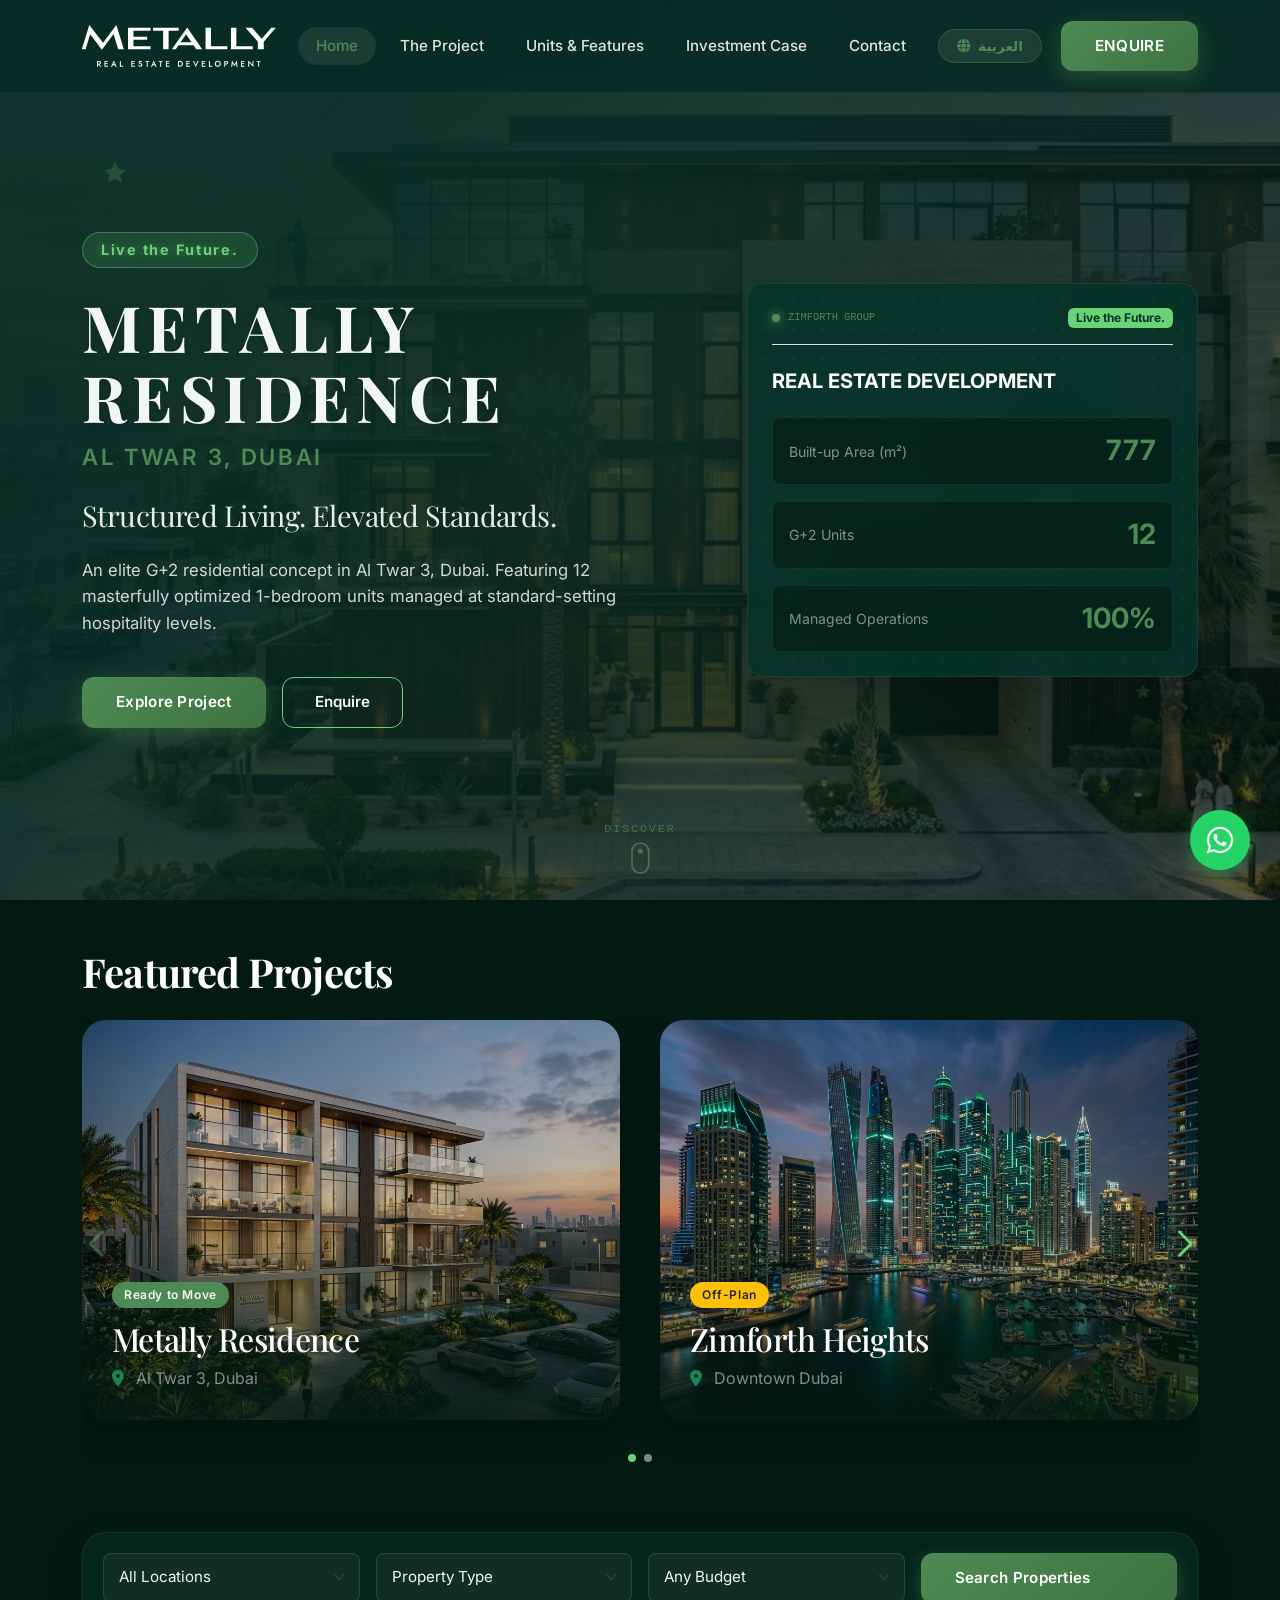
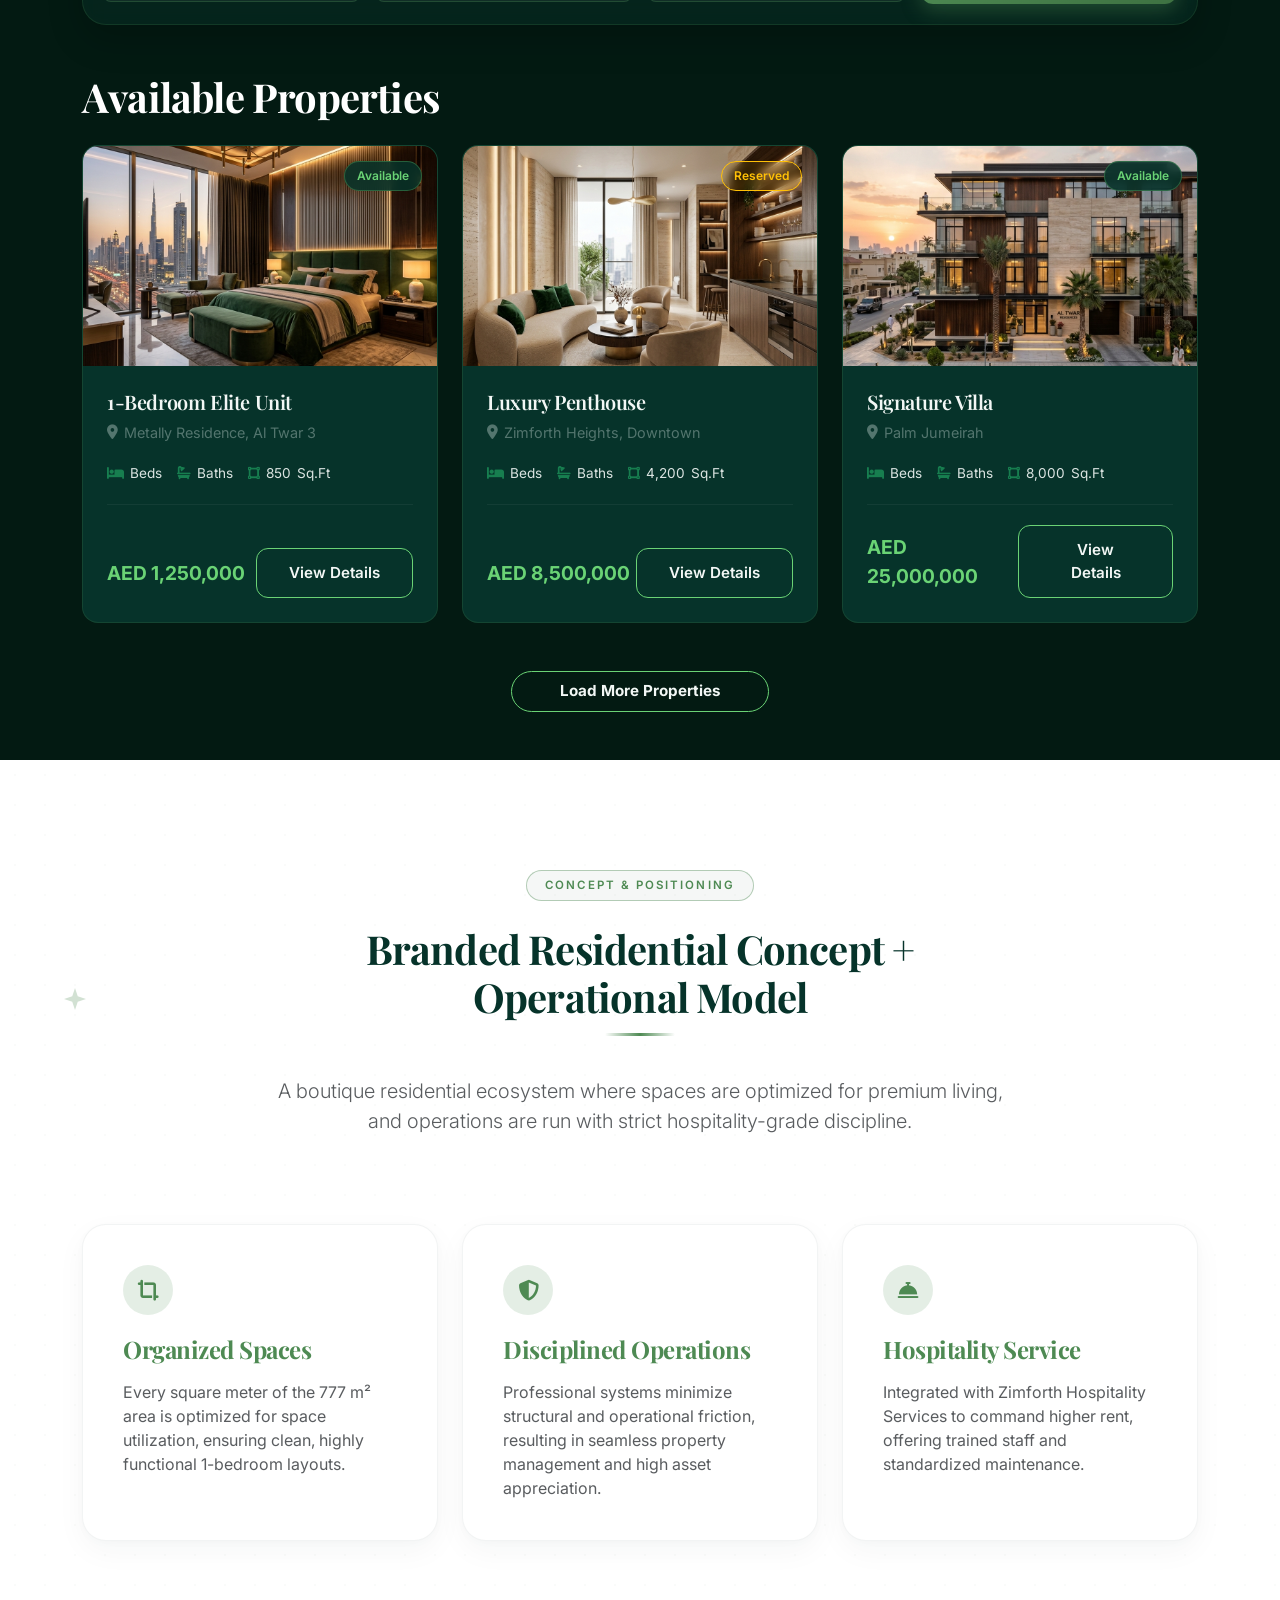
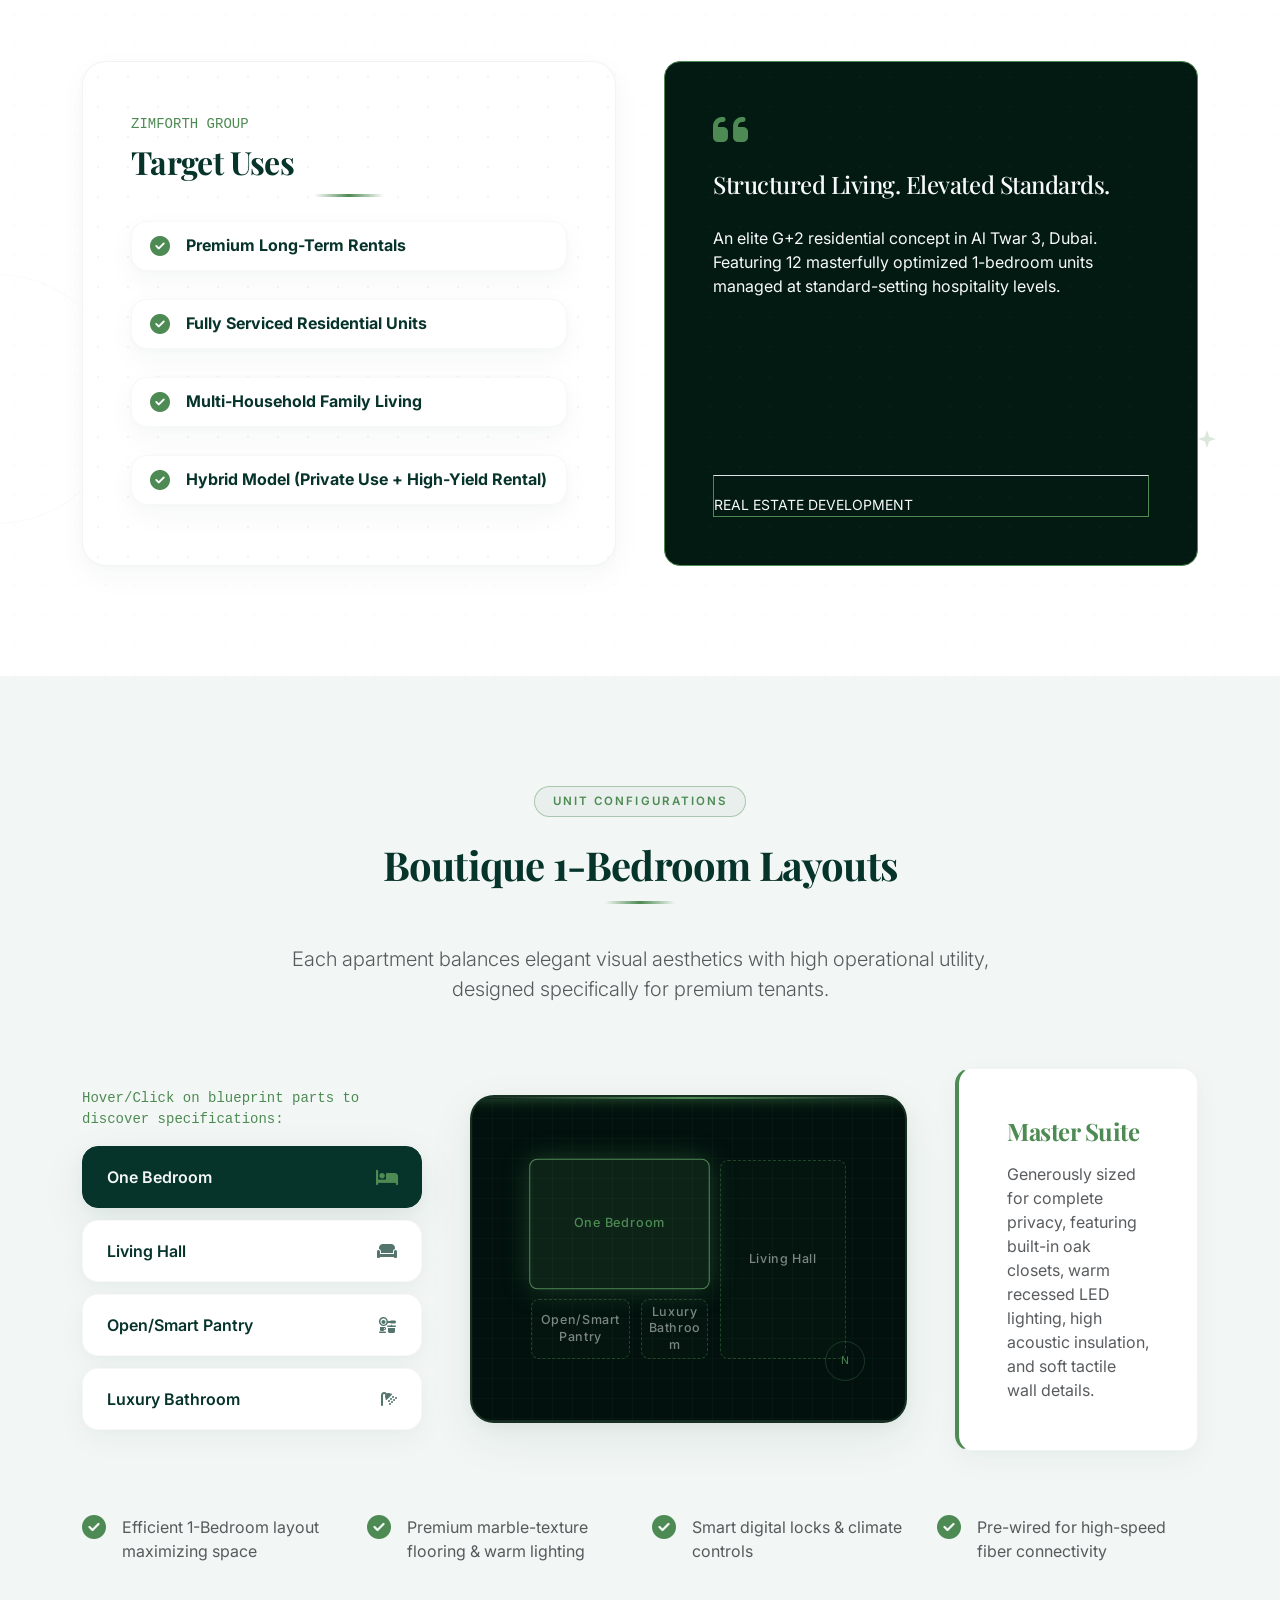
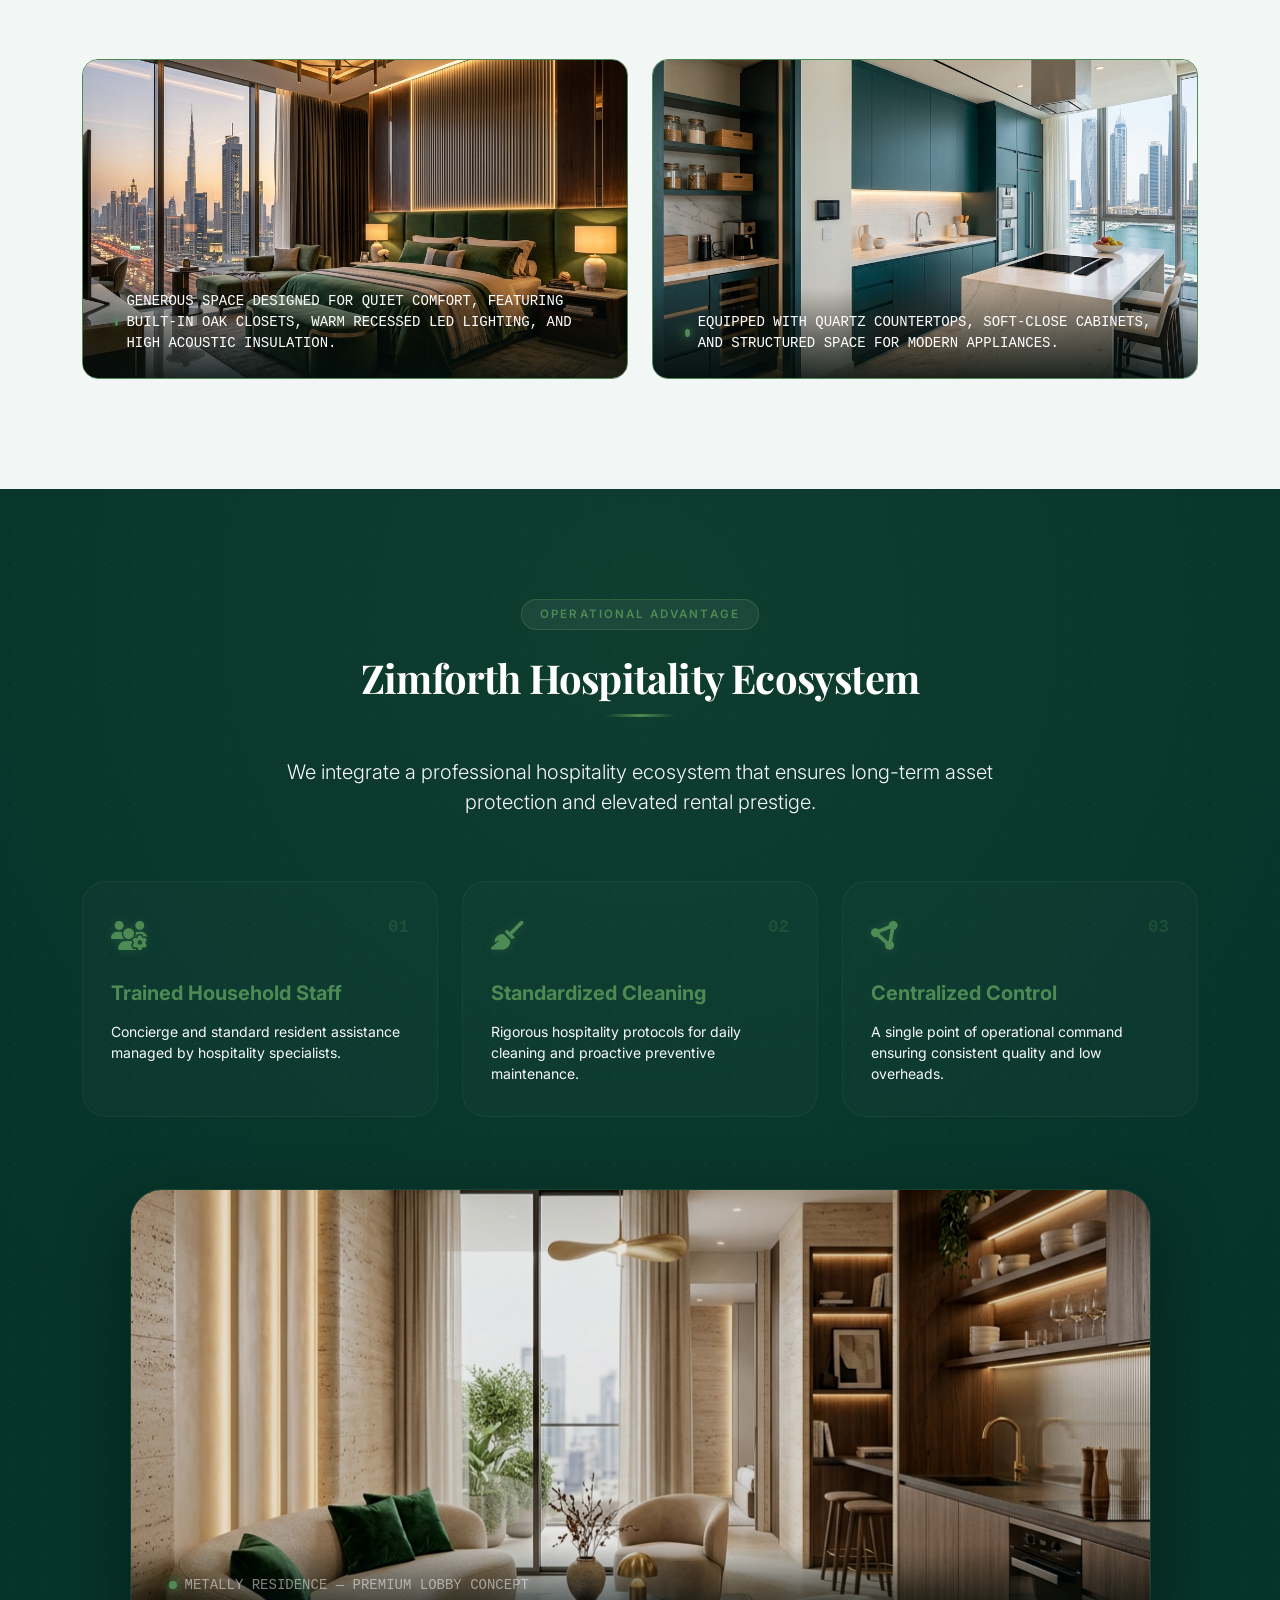
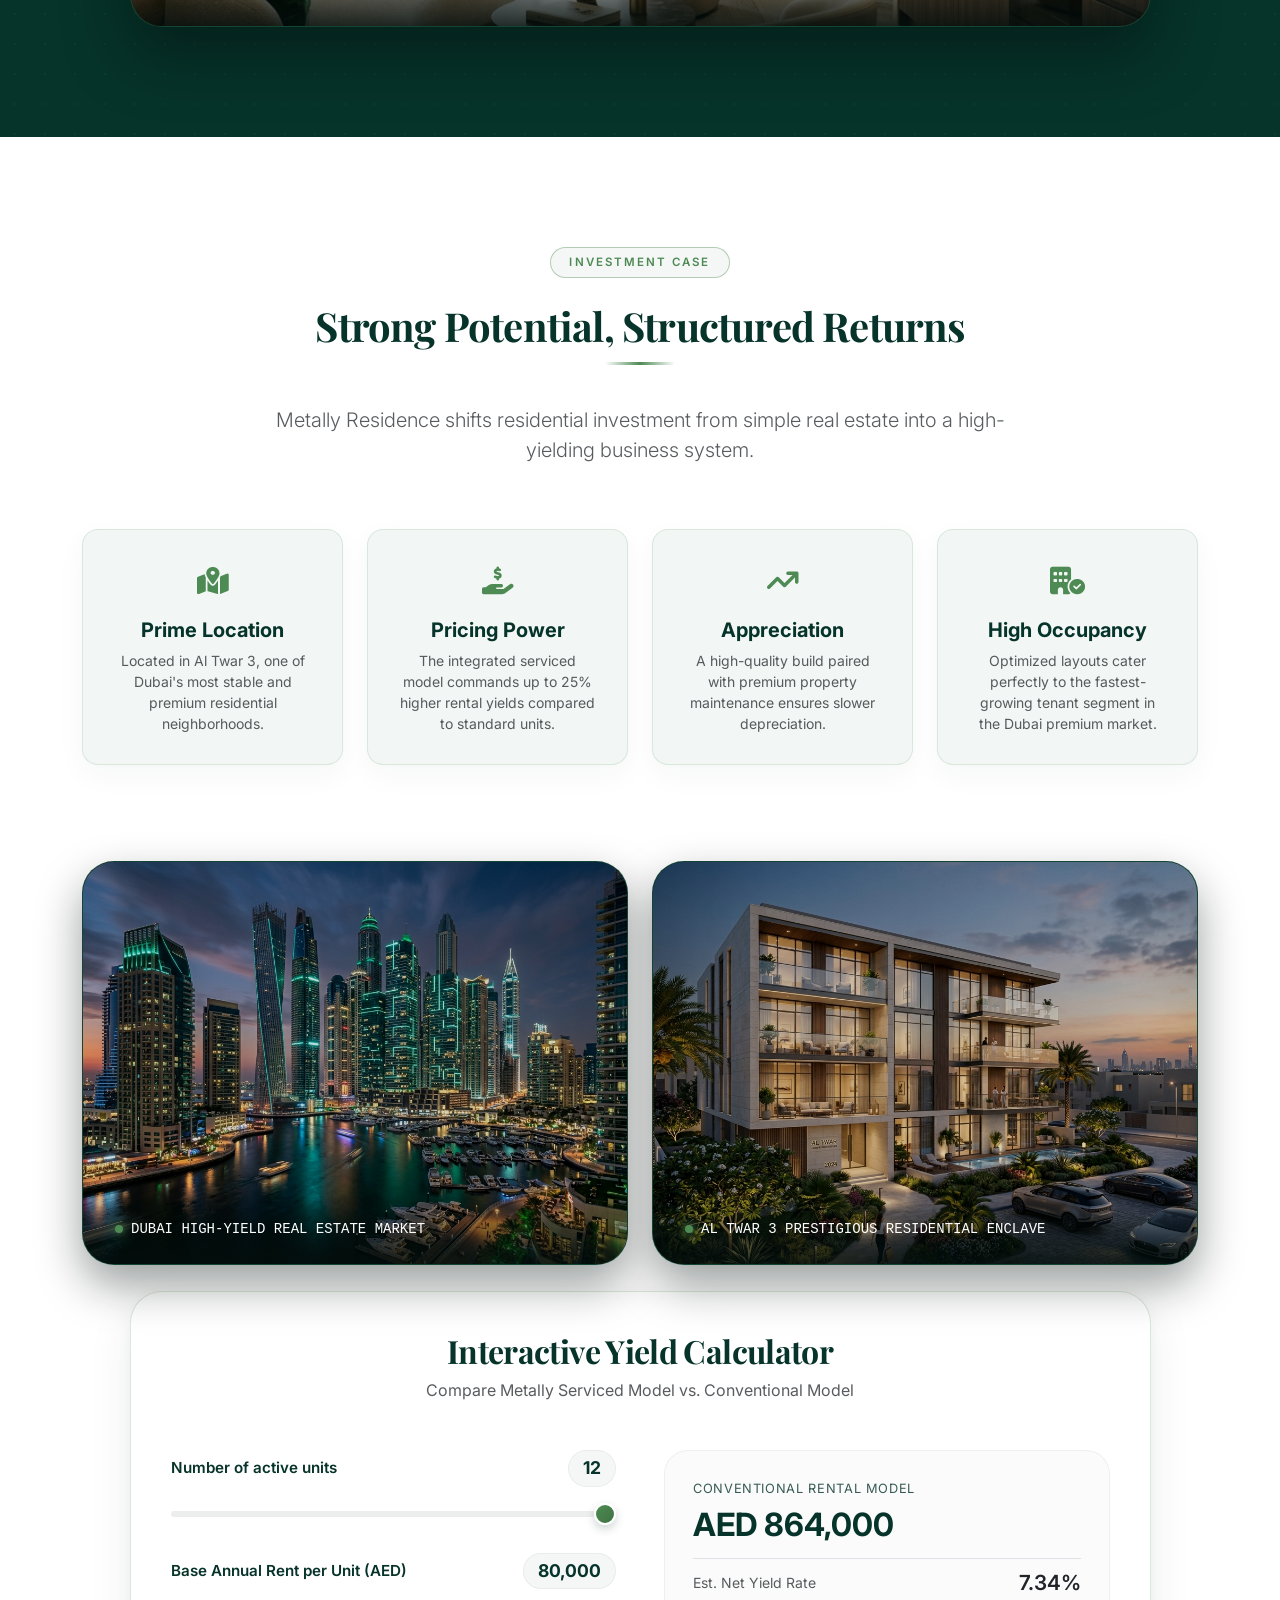
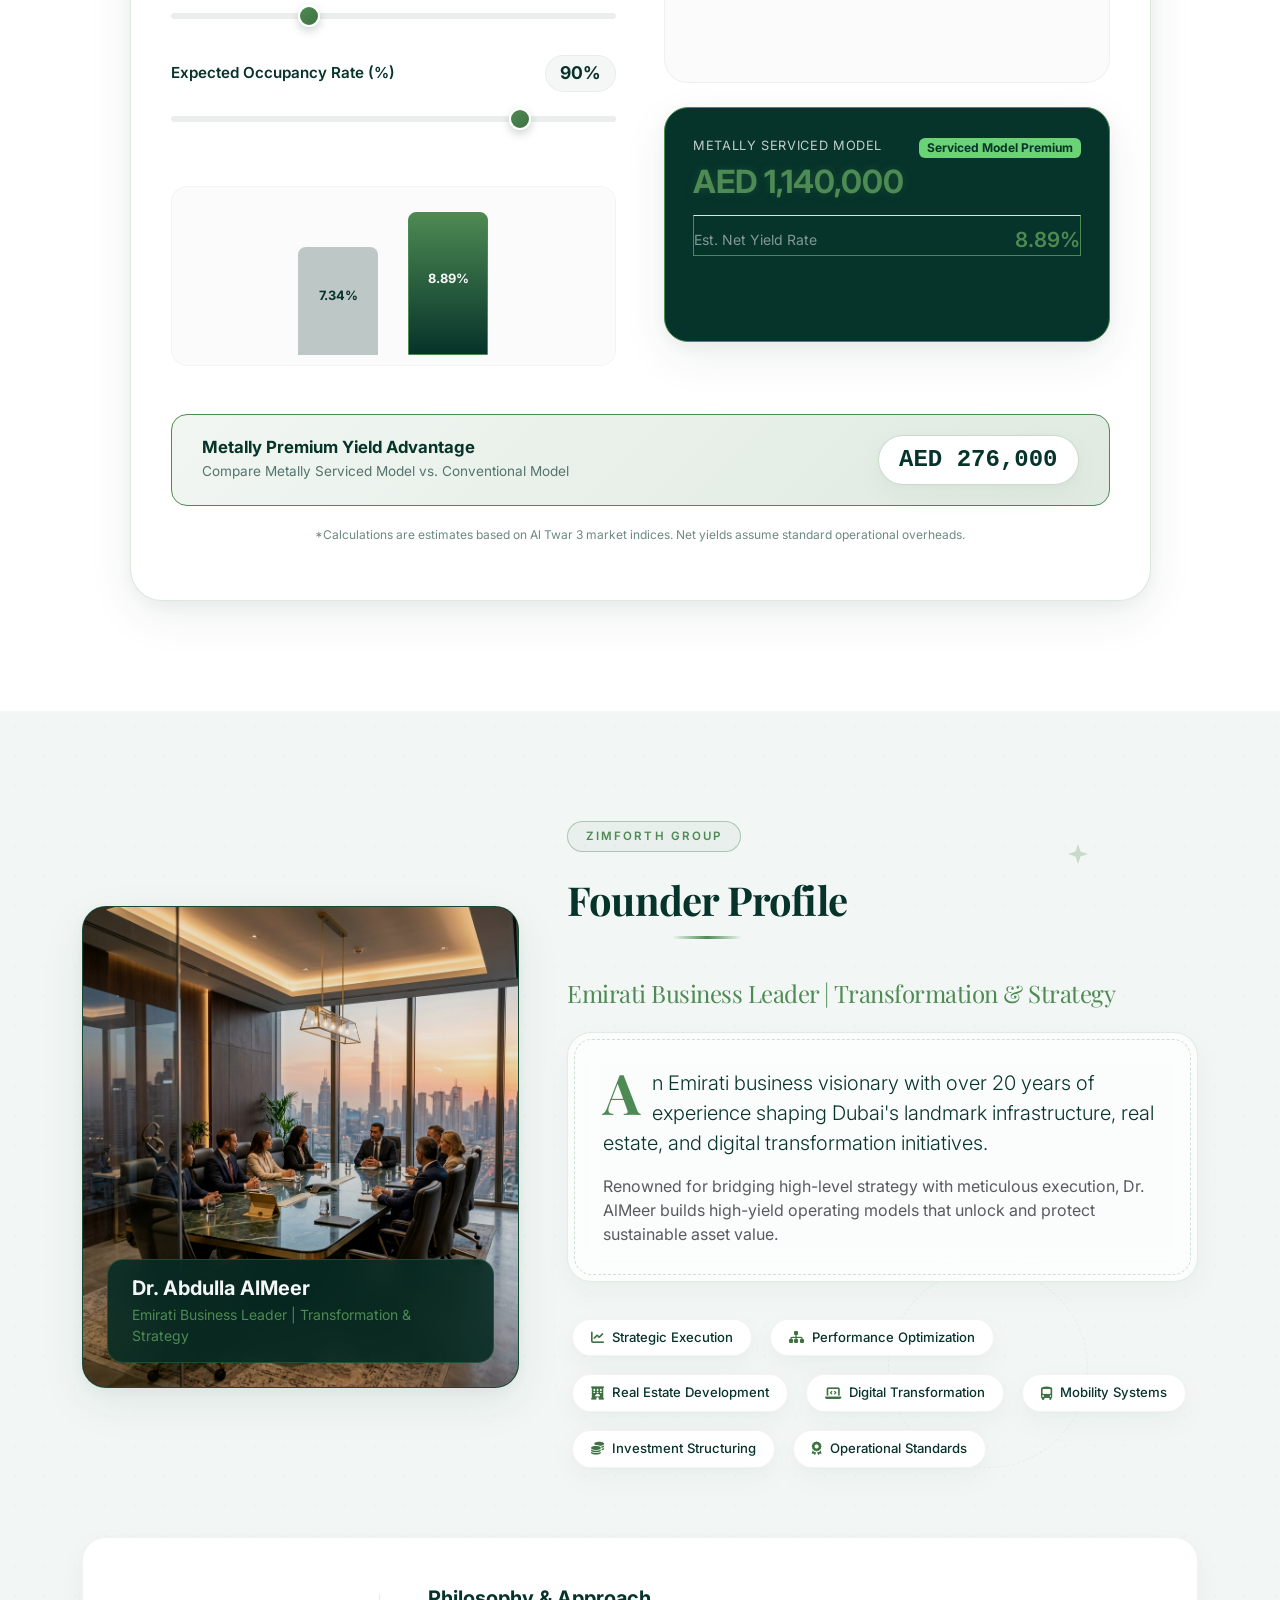
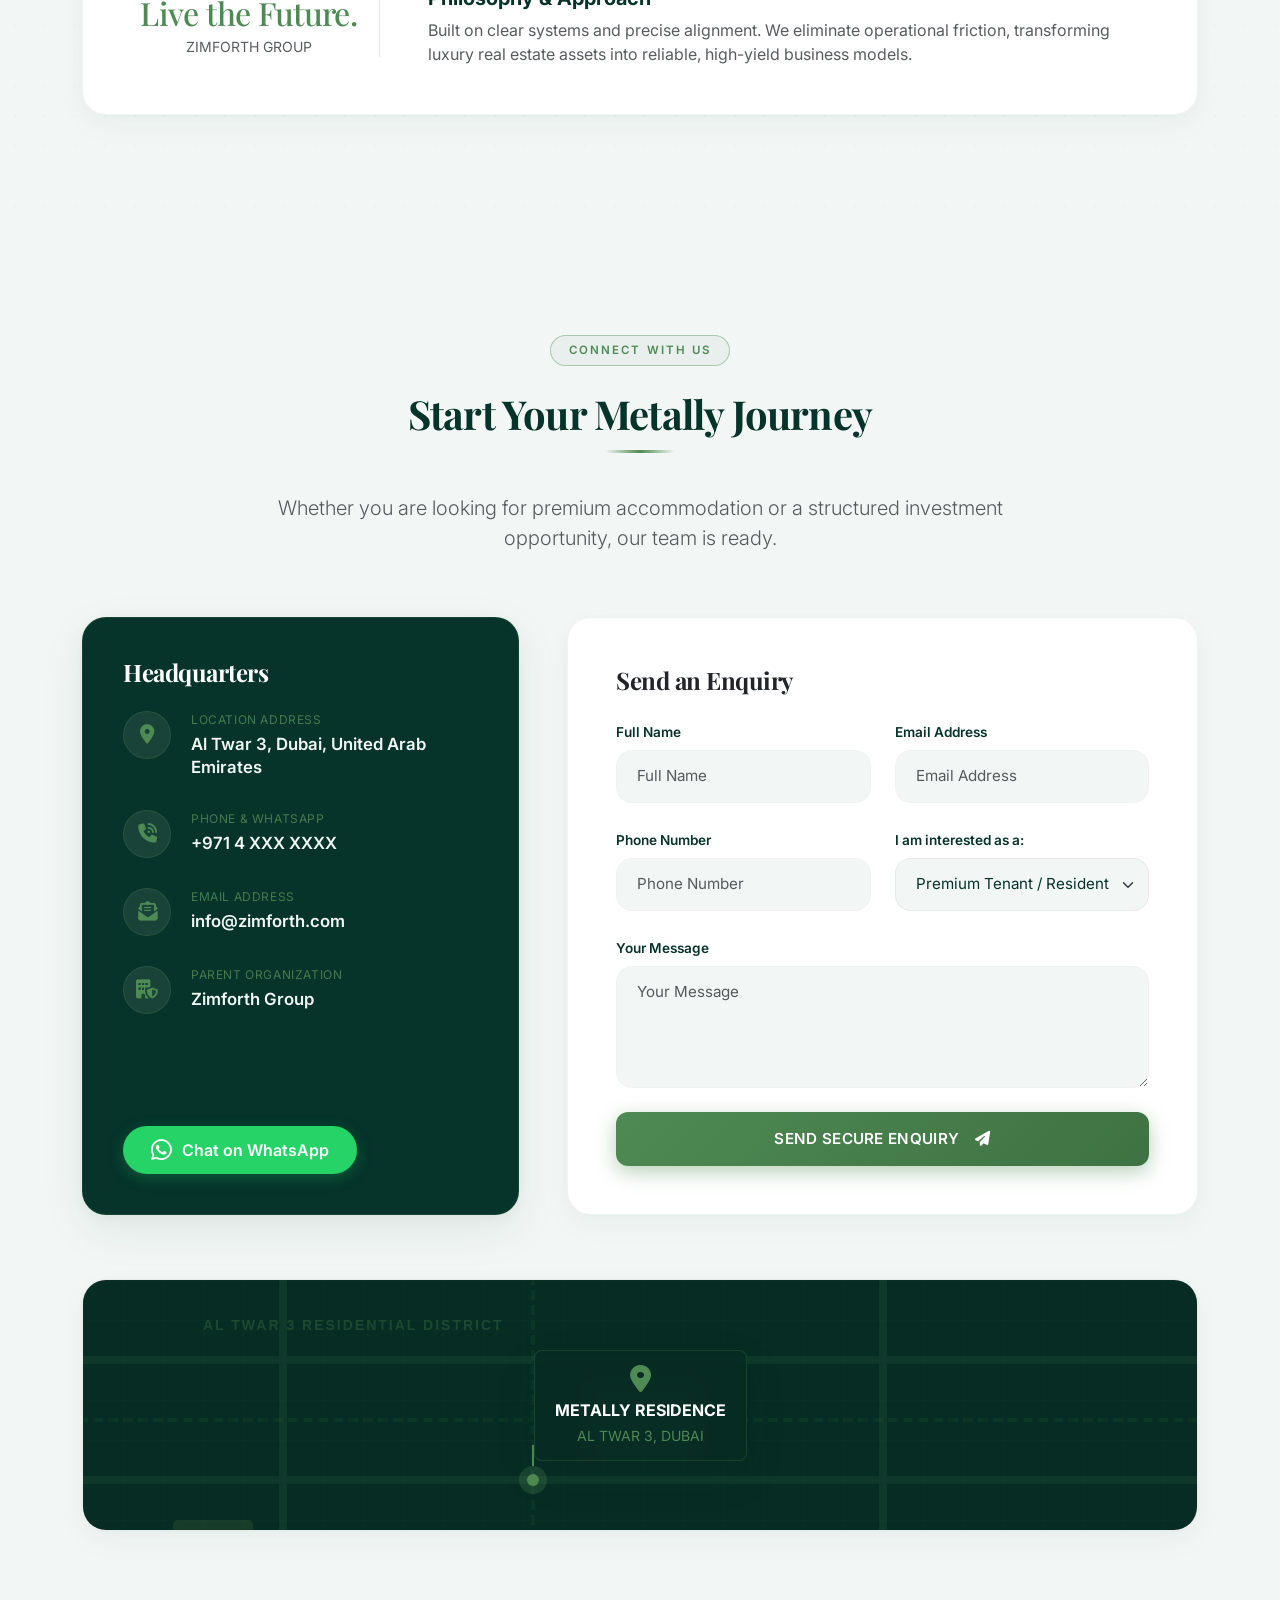
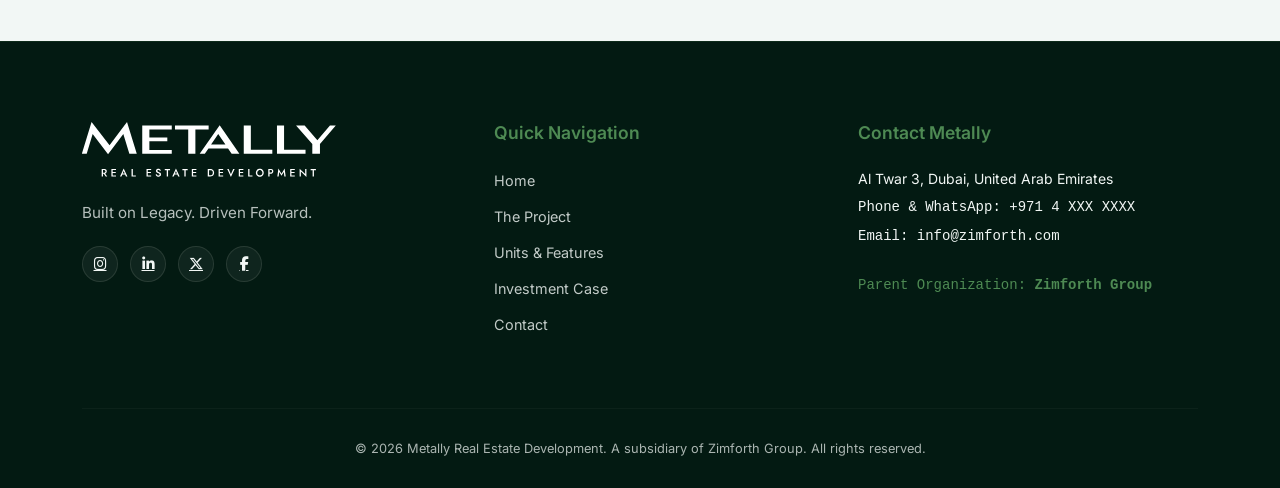
==== commit c933209c: "seo: write separate, specific titles and meta descriptions for all 5 pages to resolve duplicate cont" ====
--- a/index.html
+++ b/index.html
@@ -5,7 +5,7 @@
   <meta name="viewport" content="width=device-width, initial-scale=1.0">
   
   <!-- SEO Optimization -->
-  <title>Metally Real Estate Development | Luxury Boutique Residential Living Dubai</title>
+  <title>Metally Residence | Luxury Boutique Serviced Apartments in Al Twar 3, Dubai</title>
   <meta name="description" content="Discover Metally Residence in Al Twar 3, Dubai - A premium G+2 boutique development featuring 12 structured 1-bedroom units supported by Zimforth Hospitality Services. Experience elevated, serviced living.">
   <meta name="keywords" content="Metally Residence, Metally Real Estate, Al Twar 3, Dubai apartments, boutique living, serviced apartments Dubai, Zimforth Group, Abdulla AlMeer">
   <meta name="author" content="Zimforth Group">
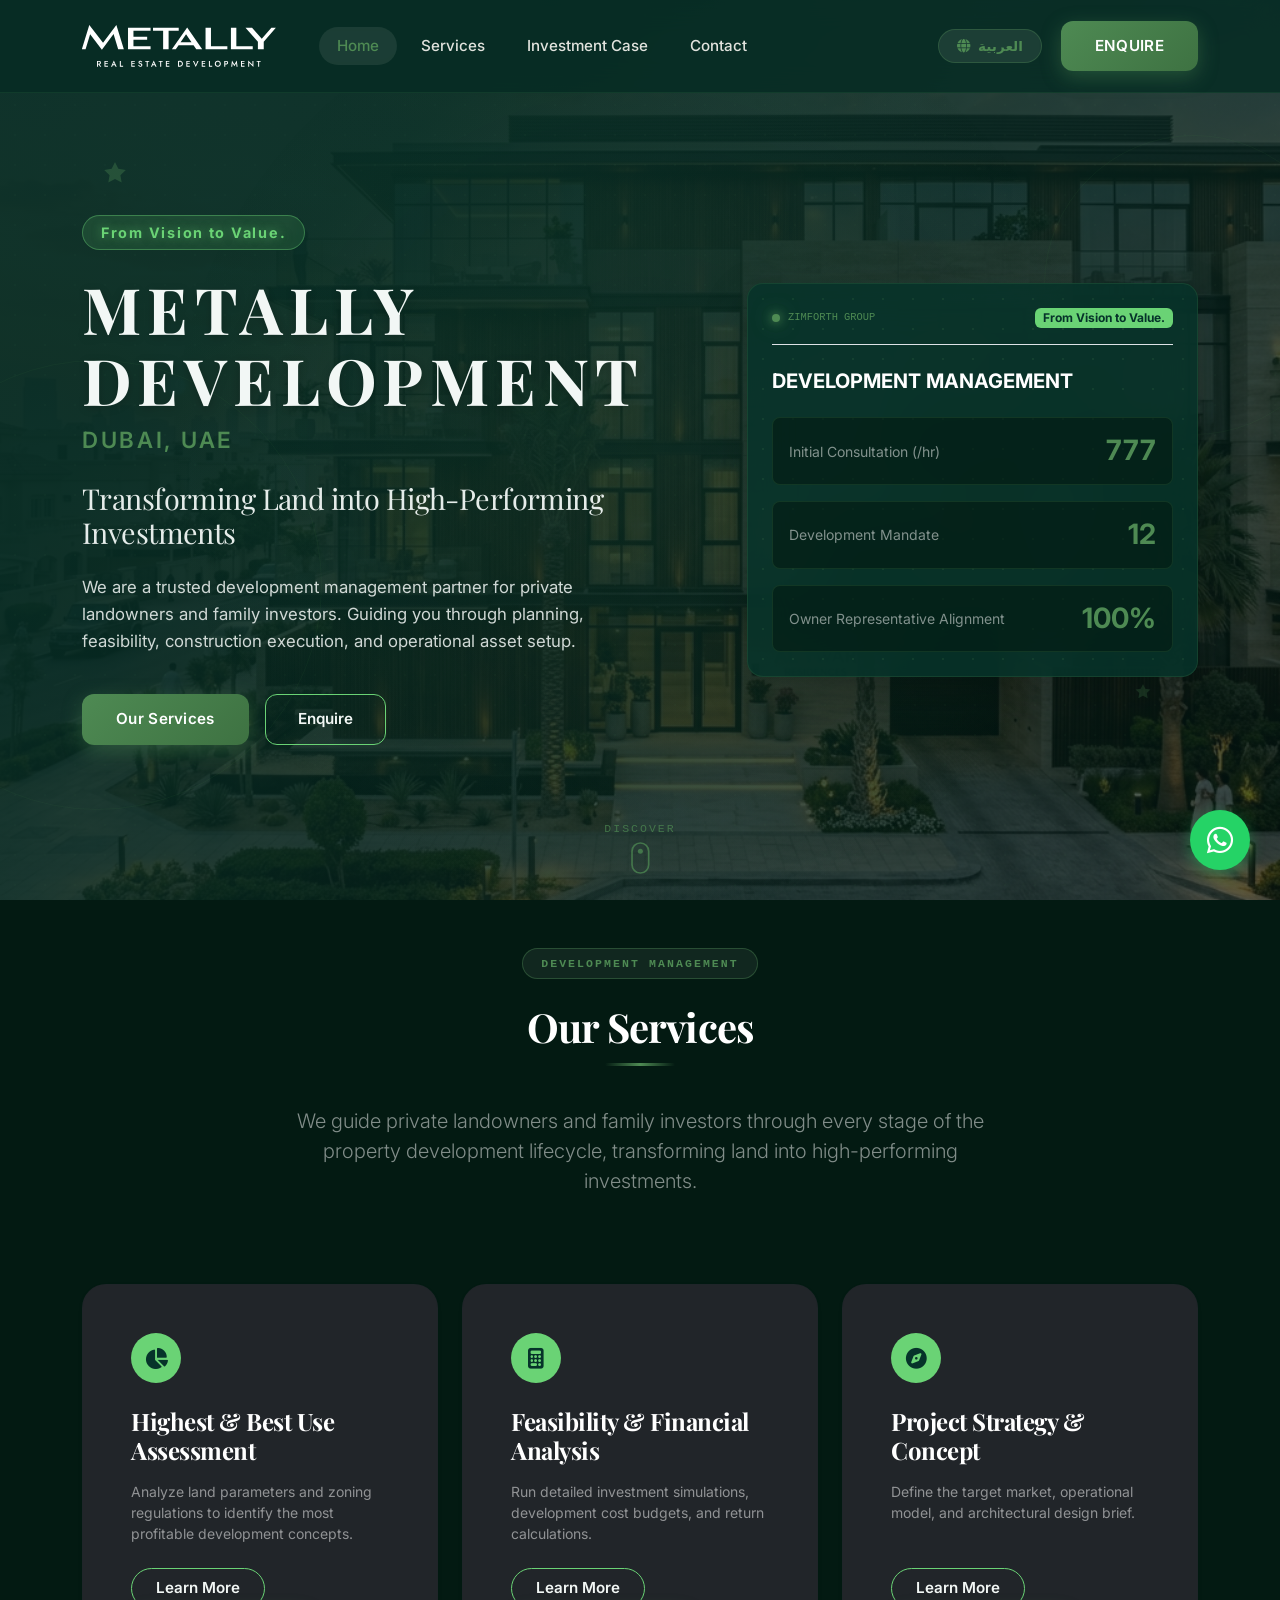
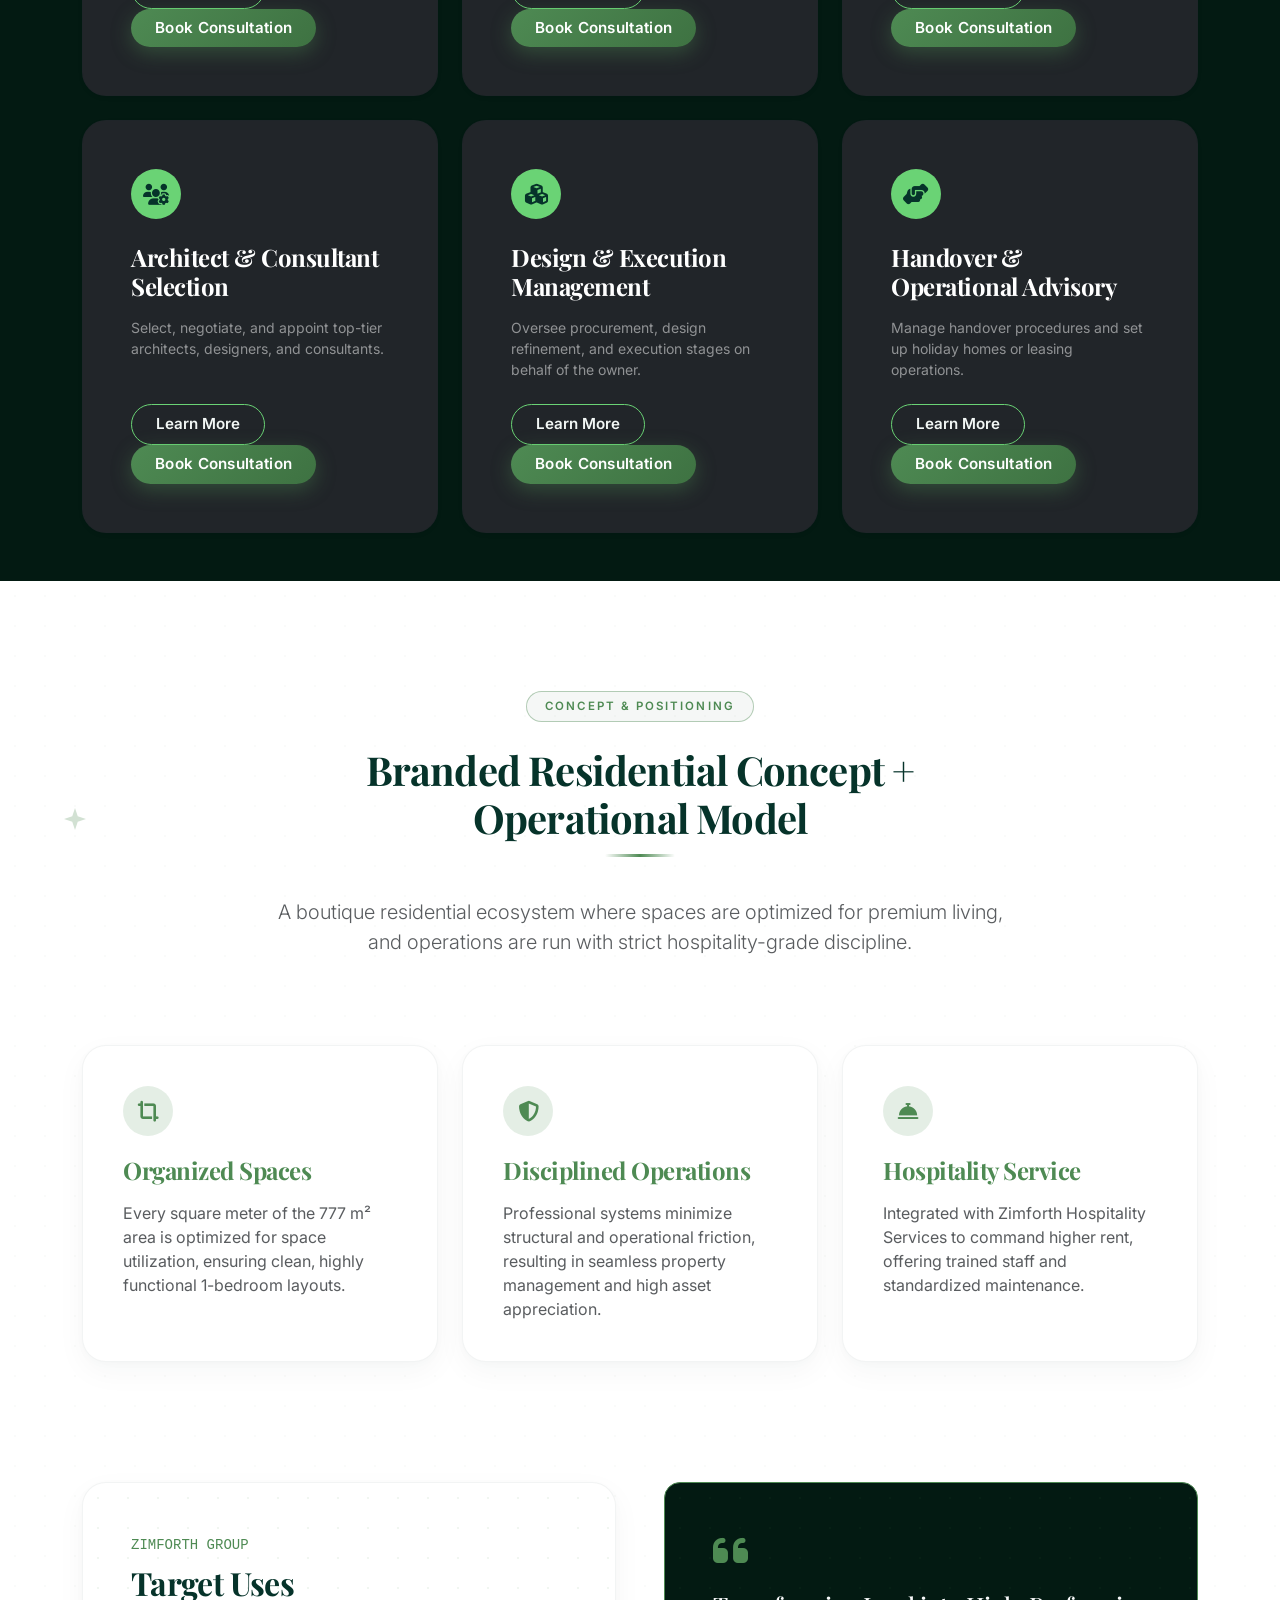
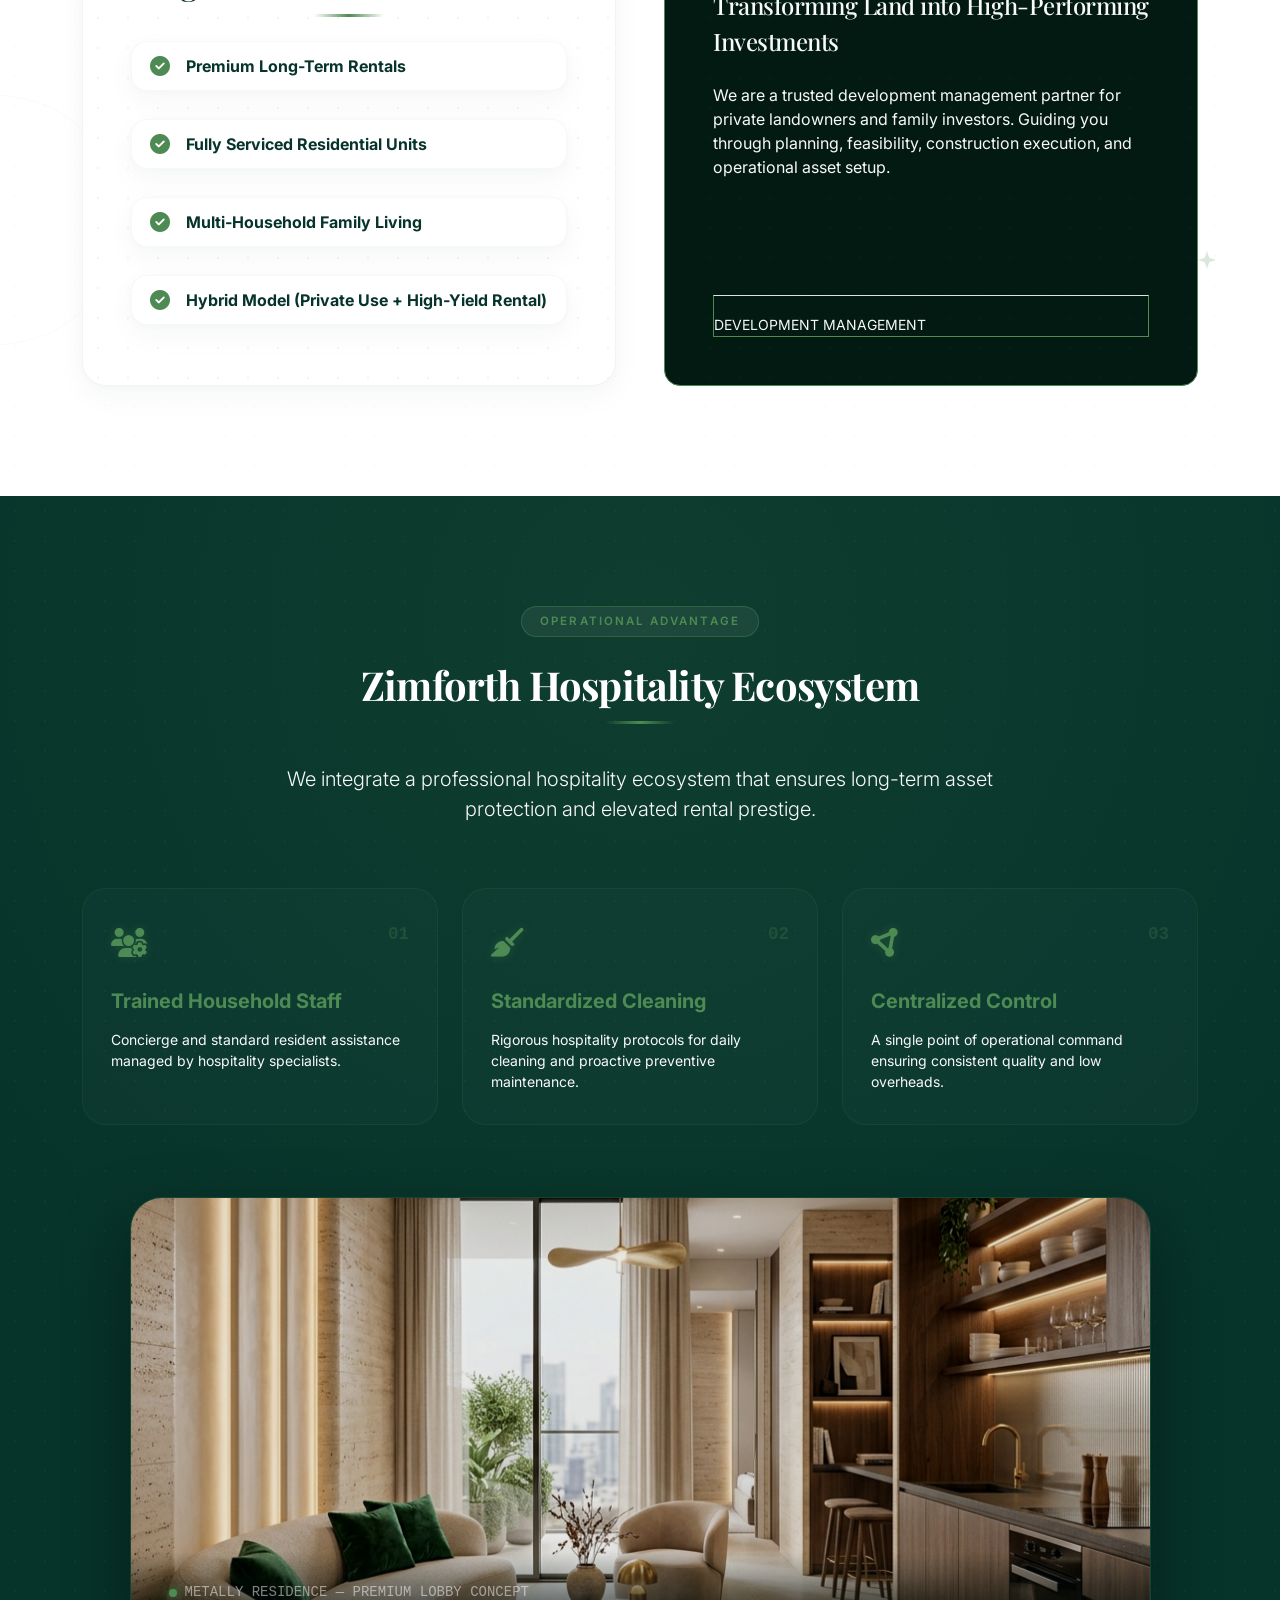
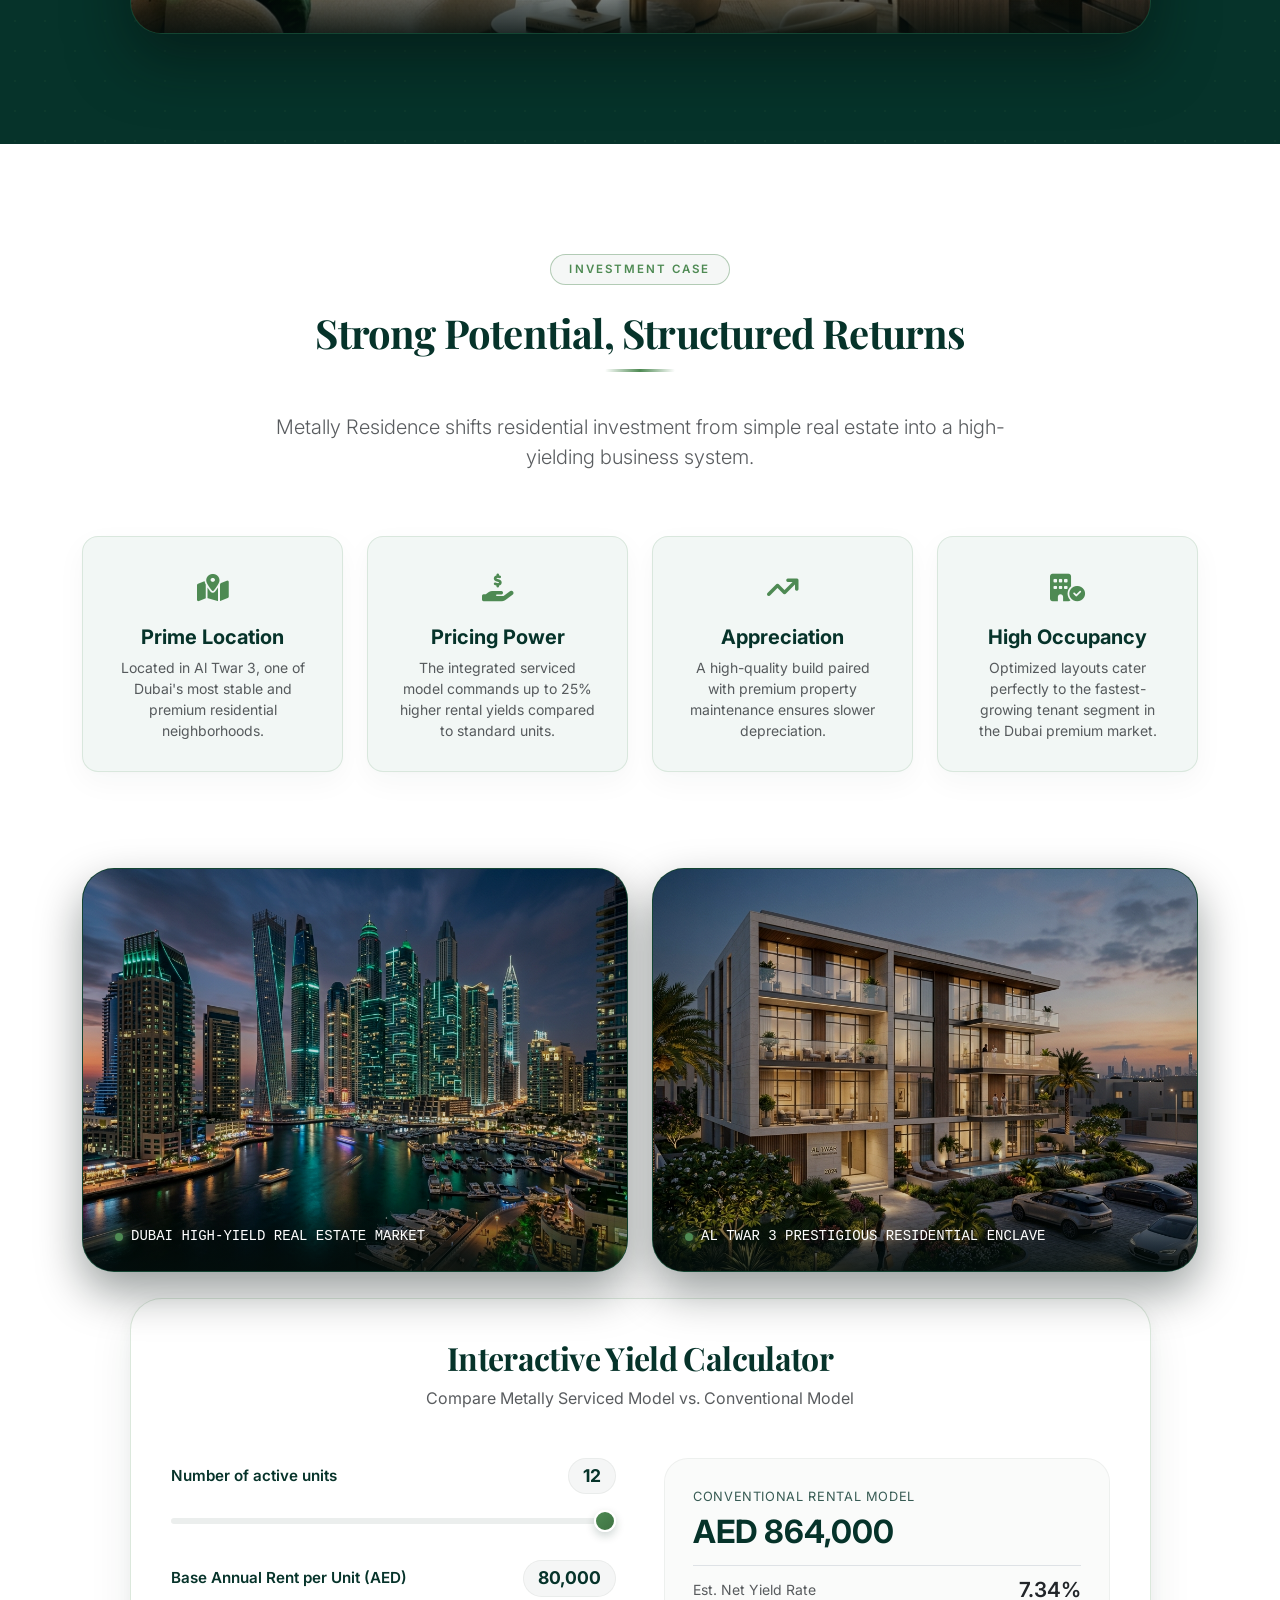
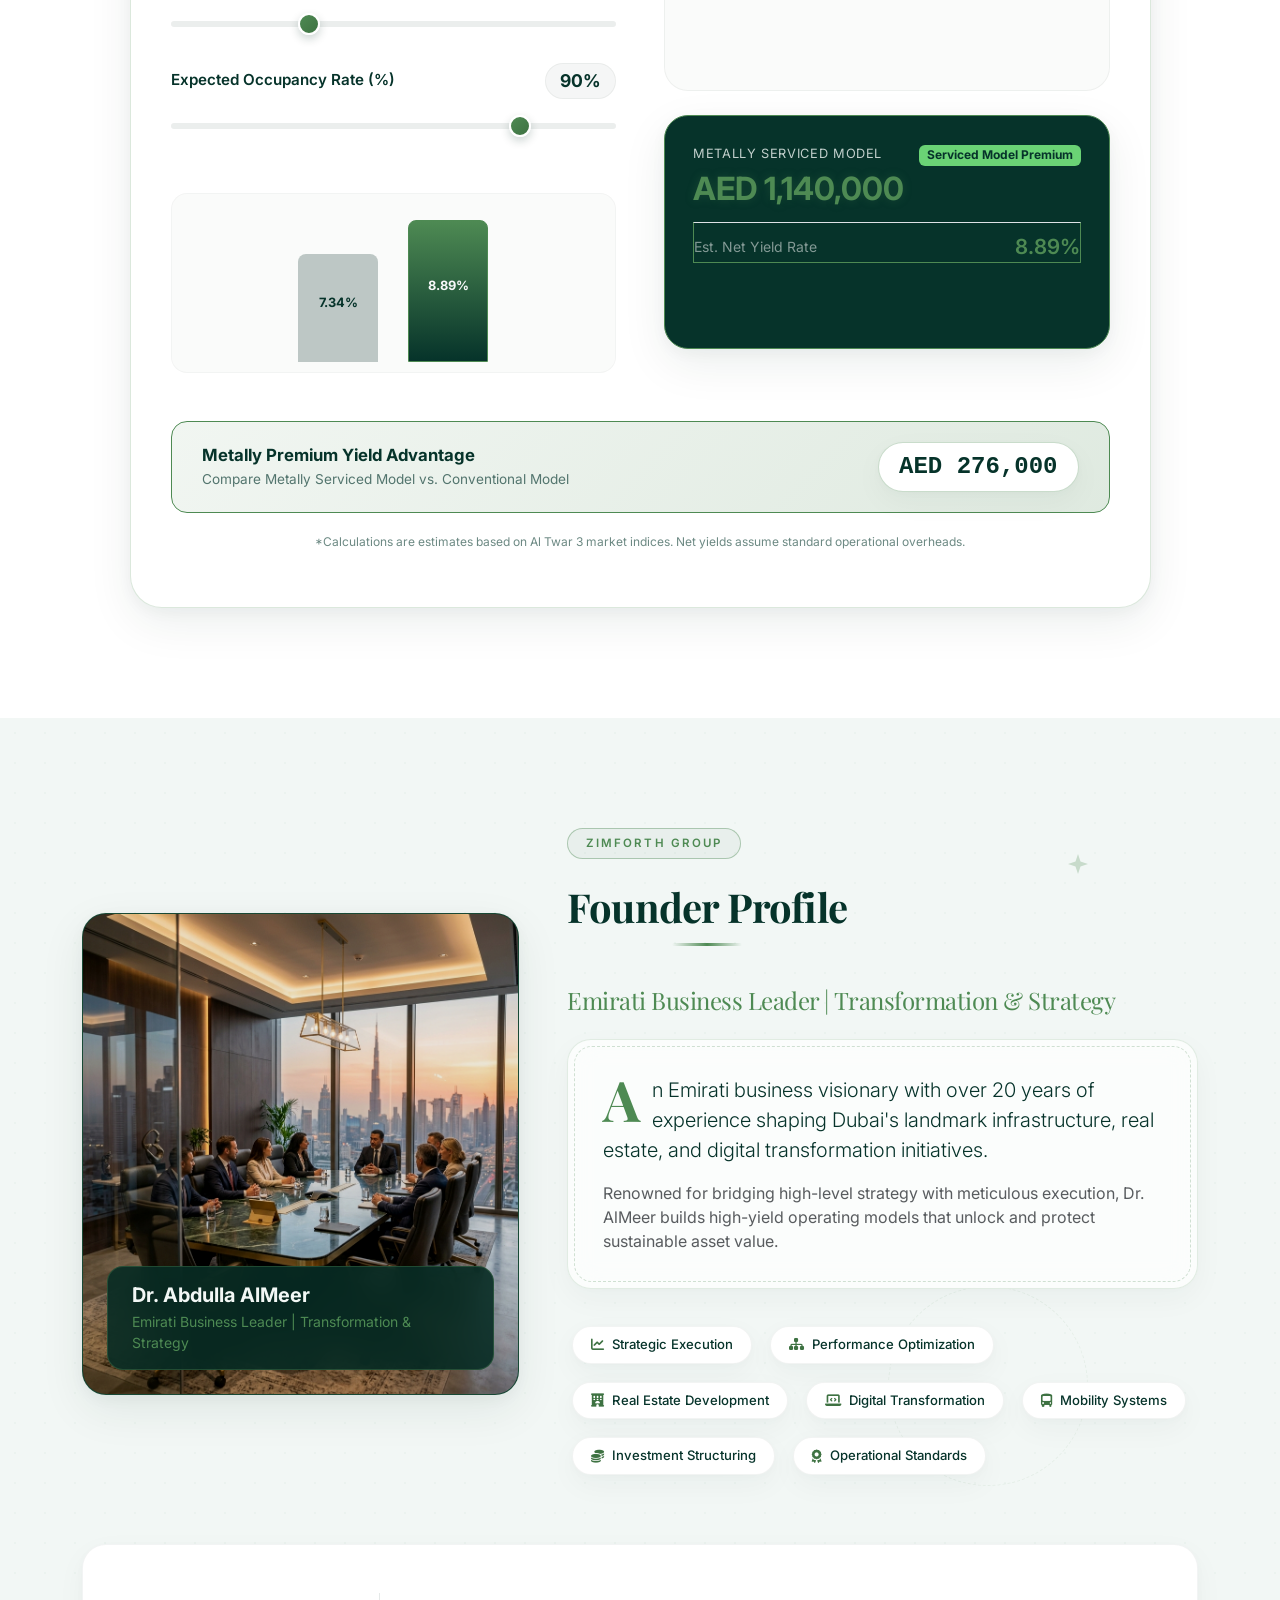
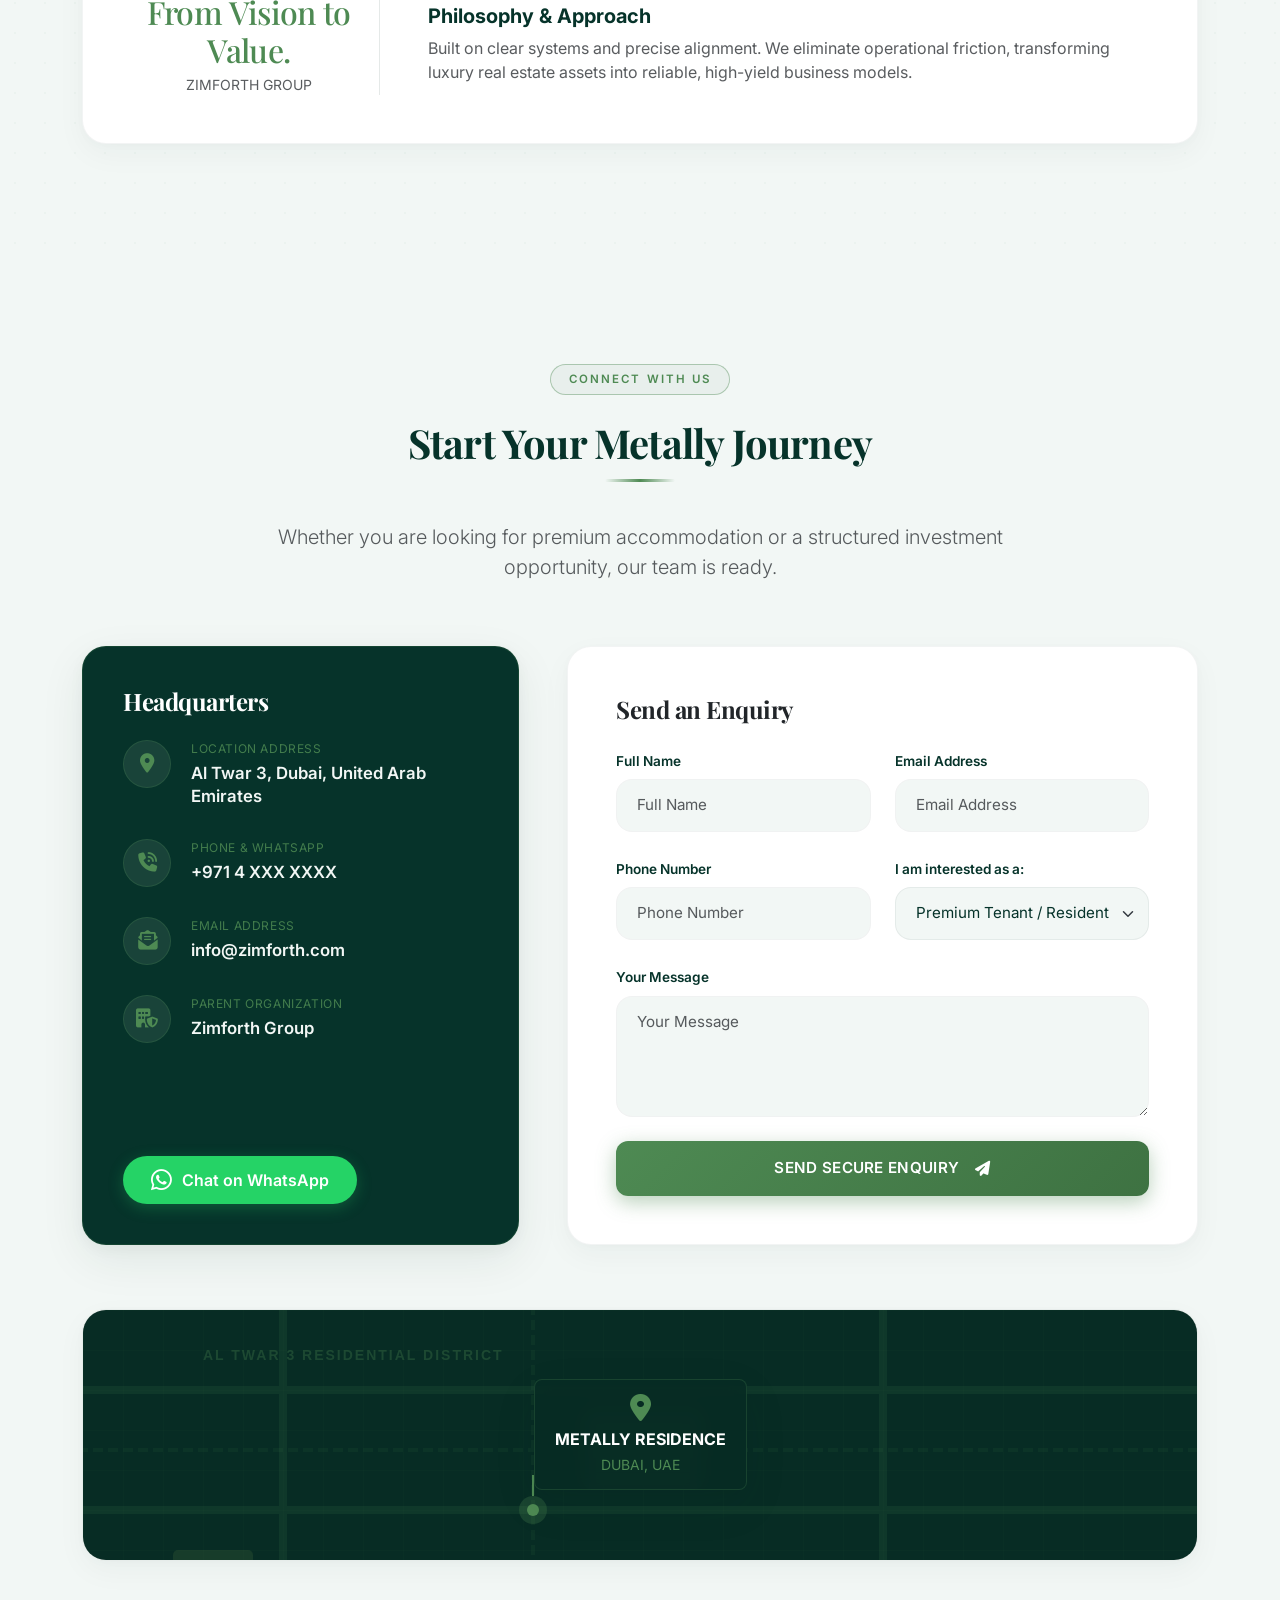
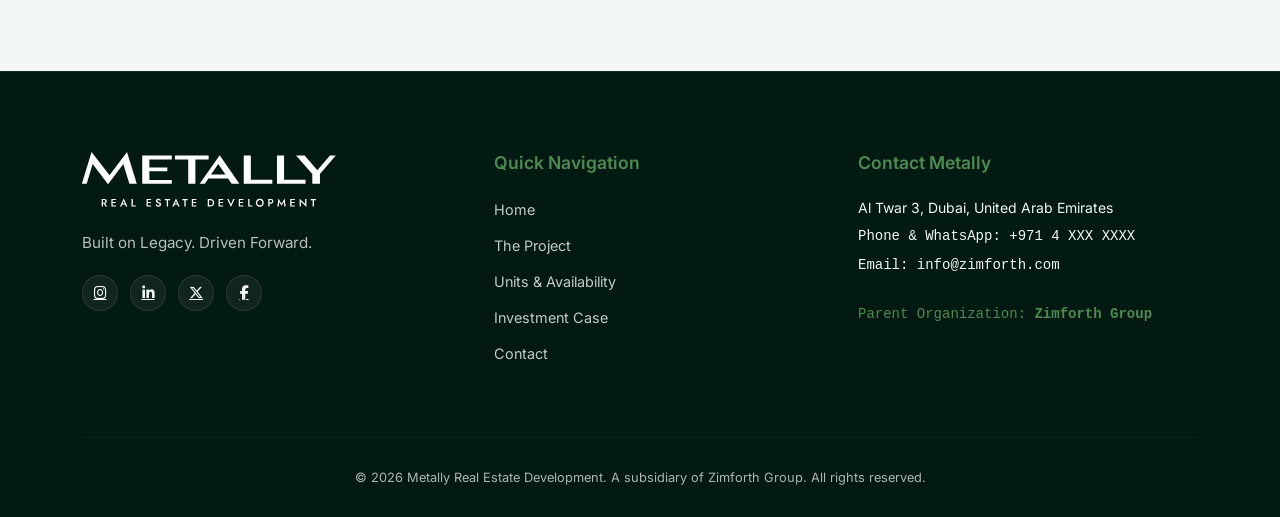
==== commit 17fb6cd0: "feat: transition Metally website to Development Management Services for private landowners and famil" ====
--- a/index.html
+++ b/index.html
@@ -41,17 +41,15 @@
           <i class="fas fa-bars-staggered fs-4"></i>
         </button>
         
-        <!-- Nav Links -->
+        <!-- Nav Links & Controls -->
         <div class="collapse navbar-collapse" id="navContent">
-          <ul class="navbar-nav ms-auto mb-2 mb-lg-0 align-items-center">
+          <!-- Left menu: links next to logo -->
+          <ul class="navbar-nav me-auto mb-2 mb-lg-0 align-items-center ps-lg-4">
             <li class="nav-item">
               <a class="nav-link active" href="index.html" data-i18n="nav-home">Home</a>
             </li>
             <li class="nav-item">
-              <a class="nav-link" href="project.html" data-i18n="nav-project">The Project</a>
-            </li>
-            <li class="nav-item">
-              <a class="nav-link" href="units.html" data-i18n="nav-units">Units & Availability</a>
+              <a class="nav-link" href="services.html" data-i18n="nav-services">Services</a>
             </li>
             <li class="nav-item">
               <a class="nav-link" href="investment.html" data-i18n="nav-investment">Investment Case</a>
@@ -59,7 +57,10 @@
             <li class="nav-item">
               <a class="nav-link" href="contact.html" data-i18n="nav-contact">Contact</a>
             </li>
-            
+          </ul>
+          
+          <!-- Right menu: Lang & CTA -->
+          <ul class="navbar-nav ms-auto align-items-center">
             <!-- Language Selector Trigger -->
             <li class="nav-item mx-2">
               <a class="nav-link lang-btn lang-toggle" href="#" id="lang-toggle-btn" role="button">
@@ -170,260 +171,118 @@
       </div>
     </section>
 
-
-    <!-- Real Estate Portfolio & Filtering -->
-    <section id="portfolio" class="py-5 bg-deep-green position-relative overflow-hidden">
+    <!-- Development Management Services Section -->
+    <section id="services" class="py-5 bg-deep-green position-relative overflow-hidden">
       <div class="container position-relative z-index-2">
         
-        <!-- Featured Projects Swiper -->
-        <div class="mb-5 pb-3 position-relative">
-          <h2 class="h1 text-white mb-4 fw-bold" data-i18n="portfolio-projects-title">Featured Projects</h2>
-          
-          <div class="swiper projects-swiper" data-aos="fade-up">
-            <div class="swiper-wrapper">
-              <!-- Project 1 -->
-              <div class="swiper-slide">
-                <a href="#" class="text-decoration-none">
-                  <div class="project-card h-100">
-                    <img src="assets/images/dubai-residence.png" alt="Metally Residence">
-                    <div class="project-card-content">
-                      <span class="project-badge" data-i18n="project-badge-ready">Ready to Move</span>
-                      <h3 class="text-white h2 mb-2" data-i18n="project-title-metally">Metally Residence</h3>
-                      <p class="text-white-50 mb-0"><i class="fas fa-map-marker-alt text-success me-2"></i> <span data-i18n="project-loc-altwar">Al Twar 3, Dubai</span></p>
-                    </div>
-                  </div>
-                </a>
-              </div>
-              
-              <!-- Project 2 -->
-              <div class="swiper-slide">
-                <a href="#" class="text-decoration-none">
-                  <div class="project-card h-100">
-                    <img src="assets/images/dubai-skyline.png" alt="Future Development">
-                    <div class="project-card-content">
-                      <span class="project-badge bg-warning text-dark" data-i18n="project-badge-offplan">Off-Plan</span>
-                      <h3 class="text-white h2 mb-2" data-i18n="project-title-zimforth">Zimforth Heights</h3>
-                      <p class="text-white-50 mb-0"><i class="fas fa-map-marker-alt text-success me-2"></i> <span data-i18n="project-loc-downtown">Downtown Dubai</span></p>
-                    </div>
-                  </div>
-                </a>
-              </div>
-
-              <!-- Project 3 (Example) -->
-              <div class="swiper-slide">
-                <a href="#" class="text-decoration-none">
-                  <div class="project-card h-100">
-                    <img src="assets/images/lobby.png" alt="Oasis Views">
-                    <div class="project-card-content">
-                      <span class="project-badge bg-info text-dark" data-i18n="project-badge-launch">New Launch</span>
-                      <h3 class="text-white h2 mb-2" data-i18n="project-title-oasis">Zimforth Oasis</h3>
-                      <p class="text-white-50 mb-0"><i class="fas fa-map-marker-alt text-success me-2"></i> <span data-i18n="project-loc-marina">Dubai Marina</span></p>
-                    </div>
-                  </div>
-                </a>
-              </div>
-
-            </div>
-            <!-- Add Pagination -->
-            <div class="swiper-pagination mt-4 position-relative bottom-0"></div>
-            <!-- Add Navigation -->
-            <div class="swiper-button-next text-white d-none d-md-flex" style="transform: scale(0.6); right: 0;"></div>
-            <div class="swiper-button-prev text-white d-none d-md-flex" style="transform: scale(0.6); left: 0;"></div>
-          </div>
-        </div>
-
-        <!-- Filter Bar -->
-        <div class="filter-bar-container mb-5" data-aos="fade-up">
-          <div class="row g-3">
-            <div class="col-md-3">
-              <select class="form-select filter-select" id="filter-location">
-                <option value="all" data-i18n="filter-loc-all">All Locations</option>
-                <option value="al-twar" data-i18n="filter-loc-altwar">Al Twar</option>
-                <option value="downtown" data-i18n="filter-loc-downtown">Downtown</option>
-                <option value="palm" data-i18n="filter-loc-palm">Palm Jumeirah</option>
-              </select>
-            </div>
-            <div class="col-md-3">
-              <select class="form-select filter-select" id="filter-type">
-                <option value="all" data-i18n="filter-type-all">Property Type</option>
-                <option value="apartment" data-i18n="filter-type-apt">Apartment</option>
-                <option value="villa" data-i18n="filter-type-villa">Villa</option>
-                <option value="penthouse" data-i18n="filter-type-pent">Penthouse</option>
-              </select>
-            </div>
-            <div class="col-md-3">
-              <select class="form-select filter-select" id="filter-budget">
-                <option value="all" data-i18n="filter-budget-all">Any Budget</option>
-                <option value="low" data-i18n="filter-budget-low">Under 1M AED</option>
-                <option value="mid" data-i18n="filter-budget-mid">1M - 5M AED</option>
-                <option value="high" data-i18n="filter-budget-high">Above 5M AED</option>
-              </select>
-            </div>
-            <div class="col-md-3">
-              <button class="btn btn-green w-100 h-100" id="apply-filters" data-i18n="filter-btn-search">Search Properties</button>
-            </div>
-          </div>
-        </div>
-
-        <!-- Available Properties Grid -->
-        <div>
-          <h2 class="h1 text-white mb-4 fw-bold" data-i18n="portfolio-properties-title">Available Properties</h2>
-          <div class="row g-4" id="properties-grid">
-            
-            <!-- Property 1 -->
-            <div class="col-lg-4 col-md-6 property-item" data-location="al-twar" data-type="apartment" data-budget="mid">
-              <div class="property-card">
-                <div class="property-img-wrapper">
-                  <span class="property-status" data-i18n="prop-status-avail">Available</span>
-                  <img src="assets/images/dubai-bedroom.png" alt="Property">
-                </div>
-                <div class="property-content">
-                  <h4 class="property-title" data-i18n="prop-title-1">1-Bedroom Elite Unit</h4>
-                  <p class="property-location"><i class="fas fa-map-marker-alt"></i> <span data-i18n="prop-loc-altwar">Metally Residence, Al Twar 3</span></p>
-                  <div class="property-specs">
-                    <span class="property-spec-item"><i class="fas fa-bed text-success"></i> <span data-i18n="prop-spec-bed">1 Bed</span></span>
-                    <span class="property-spec-item"><i class="fas fa-bath text-success"></i> <span data-i18n="prop-spec-bath">2 Baths</span></span>
-                    <span class="property-spec-item"><i class="fas fa-vector-square text-success"></i> 850 <span data-i18n="prop-spec-sqft">Sq.Ft</span></span>
-                  </div>
-                  <div class="property-footer">
-                    <span class="property-price">AED 1,250,000</span>
-                    <button type="button" class="btn btn-sm btn-outline-green view-details-btn" data-property-id="1" data-i18n="prop-btn-view">View Details</button>
-                  </div>
-                </div>
-              </div>
-            </div>
-
-            <!-- Property 2 -->
-            <div class="col-lg-4 col-md-6 property-item" data-location="downtown" data-type="penthouse" data-budget="high">
-              <div class="property-card">
-                <div class="property-img-wrapper">
-                  <span class="property-status text-warning border-warning" style="background:rgba(255,193,7,0.1)" data-i18n="prop-status-reserved">Reserved</span>
-                  <img src="assets/images/lobby.png" alt="Property">
-                </div>
-                <div class="property-content">
-                  <h4 class="property-title" data-i18n="prop-title-2">Luxury Penthouse</h4>
-                  <p class="property-location"><i class="fas fa-map-marker-alt"></i> <span data-i18n="prop-loc-downtown">Zimforth Heights, Downtown</span></p>
-                  <div class="property-specs">
-                    <span class="property-spec-item"><i class="fas fa-bed text-success"></i> <span data-i18n="prop-spec-bed">4 Beds</span></span>
-                    <span class="property-spec-item"><i class="fas fa-bath text-success"></i> <span data-i18n="prop-spec-bath">5 Baths</span></span>
-                    <span class="property-spec-item"><i class="fas fa-vector-square text-success"></i> 4,200 <span data-i18n="prop-spec-sqft">Sq.Ft</span></span>
-                  </div>
-                  <div class="property-footer">
-                    <span class="property-price">AED 8,500,000</span>
-                    <button type="button" class="btn btn-sm btn-outline-green view-details-btn" data-property-id="2" data-i18n="prop-btn-view">View Details</button>
-                  </div>
-                </div>
-              </div>
-            </div>
-
-            <!-- Property 3 -->
-            <div class="col-lg-4 col-md-6 property-item" data-location="palm" data-type="villa" data-budget="high">
-              <div class="property-card">
-                <div class="property-img-wrapper">
-                  <span class="property-status" data-i18n="prop-status-avail">Available</span>
-                  <img src="assets/images/hero-bg.png" alt="Property">
-                </div>
-                <div class="property-content">
-                  <h4 class="property-title" data-i18n="prop-title-3">Signature Villa</h4>
-                  <p class="property-location"><i class="fas fa-map-marker-alt"></i> <span data-i18n="prop-loc-palm">Palm Jumeirah</span></p>
-                  <div class="property-specs">
-                    <span class="property-spec-item"><i class="fas fa-bed text-success"></i> <span data-i18n="prop-spec-bed">6 Beds</span></span>
-                    <span class="property-spec-item"><i class="fas fa-bath text-success"></i> <span data-i18n="prop-spec-bath">7 Baths</span></span>
-                    <span class="property-spec-item"><i class="fas fa-vector-square text-success"></i> 8,000 <span data-i18n="prop-spec-sqft">Sq.Ft</span></span>
-                  </div>
-                  <div class="property-footer">
-                    <span class="property-price">AED 25,000,000</span>
-                    <button type="button" class="btn btn-sm btn-outline-green view-details-btn" data-property-id="3" data-i18n="prop-btn-view">View Details</button>
-                  </div>
-                </div>
-              </div>
-            </div>
-
-            <!-- Property 4 -->
-            <div class="col-lg-4 col-md-6 property-item" data-location="downtown" data-type="apartment" data-budget="high">
-              <div class="property-card">
-                <div class="property-img-wrapper">
-                  <span class="property-status" data-i18n="prop-status-avail">Available</span>
-                  <img src="assets/images/dubai-skyline.png" alt="Property">
-                </div>
-                <div class="property-content">
-                  <h4 class="property-title" data-i18n="prop-title-4">2-Bedroom Downtown Elite</h4>
-                  <p class="property-location"><i class="fas fa-map-marker-alt"></i> <span data-i18n="prop-loc-downtown">Zimforth Heights, Downtown</span></p>
-                  <div class="property-specs">
-                    <span class="property-spec-item"><i class="fas fa-bed text-success"></i> <span data-i18n="prop-spec-bed">2 Beds</span></span>
-                    <span class="property-spec-item"><i class="fas fa-bath text-success"></i> <span data-i18n="prop-spec-bath">3 Baths</span></span>
-                    <span class="property-spec-item"><i class="fas fa-vector-square text-success"></i> 1,450 <span data-i18n="prop-spec-sqft">Sq.Ft</span></span>
-                  </div>
-                  <div class="property-footer">
-                    <span class="property-price">AED 2,850,000</span>
-                    <button type="button" class="btn btn-sm btn-outline-green view-details-btn" data-property-id="4" data-i18n="prop-btn-view">View Details</button>
-                  </div>
-                </div>
-              </div>
-            </div>
-
-            <!-- Property 5 -->
-            <div class="col-lg-4 col-md-6 property-item" data-location="al-twar" data-type="apartment" data-budget="low">
-              <div class="property-card">
-                <div class="property-img-wrapper">
-                  <span class="property-status text-warning border-warning" style="background:rgba(255,193,7,0.1)" data-i18n="prop-status-reserved">Reserved</span>
-                  <img src="assets/images/lobby.png" alt="Property">
-                </div>
-                <div class="property-content">
-                  <h4 class="property-title" data-i18n="prop-title-5">Studio Flex Space</h4>
-                  <p class="property-location"><i class="fas fa-map-marker-alt"></i> <span data-i18n="prop-loc-altwar">Metally Residence, Al Twar 3</span></p>
-                  <div class="property-specs">
-                    <span class="property-spec-item"><i class="fas fa-bed text-success"></i> <span data-i18n="prop-spec-studio">Studio</span></span>
-                    <span class="property-spec-item"><i class="fas fa-bath text-success"></i> <span data-i18n="prop-spec-bath">1 Bath</span></span>
-                    <span class="property-spec-item"><i class="fas fa-vector-square text-success"></i> 550 <span data-i18n="prop-spec-sqft">Sq.Ft</span></span>
-                  </div>
-                  <div class="property-footer">
-                    <span class="property-price">AED 850,000</span>
-                    <button type="button" class="btn btn-sm btn-outline-green view-details-btn" data-property-id="5" data-i18n="prop-btn-view">View Details</button>
-                  </div>
-                </div>
-              </div>
-            </div>
-
-            <!-- Property 6 -->
-            <div class="col-lg-4 col-md-6 property-item" data-location="palm" data-type="penthouse" data-budget="high">
-              <div class="property-card">
-                <div class="property-img-wrapper">
-                  <span class="property-status" data-i18n="prop-status-avail">Available</span>
-                  <img src="assets/images/dubai-residence.png" alt="Property">
-                </div>
-                <div class="property-content">
-                  <h4 class="property-title" data-i18n="prop-title-6">Oceanic Duplex Penthouse</h4>
-                  <p class="property-location"><i class="fas fa-map-marker-alt"></i> <span data-i18n="prop-loc-palm">Palm Jumeirah</span></p>
-                  <div class="property-specs">
-                    <span class="property-spec-item"><i class="fas fa-bed text-success"></i> <span data-i18n="prop-spec-bed">5 Beds</span></span>
-                    <span class="property-spec-item"><i class="fas fa-bath text-success"></i> <span data-i18n="prop-spec-bath">6 Baths</span></span>
-                    <span class="property-spec-item"><i class="fas fa-vector-square text-success"></i> 6,500 <span data-i18n="prop-spec-sqft">Sq.Ft</span></span>
-                  </div>
-                  <div class="property-footer">
-                    <span class="property-price">AED 18,500,000</span>
-                    <button type="button" class="btn btn-sm btn-outline-green view-details-btn" data-property-id="6" data-i18n="prop-btn-view">View Details</button>
-                  </div>
-                </div>
-              </div>
-            </div>
-
-          <!-- No Results Message -->
-          <div id="no-properties-msg" class="text-center py-5 d-none">
-            <i class="fas fa-search fa-3x text-white-50 mb-3"></i>
-            <h4 class="text-white" data-i18n="portfolio-no-results">No properties found</h4>
-            <p class="text-white-50" data-i18n="portfolio-no-results-desc">Please adjust your filter criteria and try again.</p>
-          </div>
-
-          <!-- Load More Button -->
-          <div class="text-center mt-5" id="load-more-container">
-            <button class="btn btn-outline-green px-5 py-2 rounded-pill fw-bold" id="load-more-btn" data-i18n="portfolio-btn-loadmore">
-              Load More Properties <i class="fas fa-chevron-down ms-2"></i>
-            </button>
+        <!-- Centered Header -->
+        <div class="row justify-content-center text-center mb-5 reveal-on-scroll">
+          <div class="col-lg-8">
+            <span class="section-tag text-green font-monospace" data-i18n="services-tag">DEVELOPMENT MANAGEMENT</span>
+            <div class="mb-3">
+              <h2 class="h1 text-white fw-bold heading-green-accent" data-i18n="services-title">Our Services</h2>
+            </div>
+            <p class="lead text-white-50" data-i18n="services-desc">
+              We guide private landowners and family investors through every stage of the property development lifecycle, transforming land into high-performing investments.
+            </p>
+          </div>
+        </div>
+
+        <!-- Services Grid -->
+        <div class="row g-4 mt-2 reveal-on-scroll">
+          <!-- Service 1 -->
+          <div class="col-lg-4 col-md-6">
+            <div class="soft-card bg-dark border-green border-opacity-10 h-100 p-4 p-md-5 d-flex flex-column justify-content-between text-light transition-all shadow-sm">
+              <div>
+                <div class="concept-pill-icon bg-green text-white mb-4"><i class="fas fa-chart-pie"></i></div>
+                <h3 class="fw-bold h4 mb-3 text-white" data-i18n="service-1-title">Highest & Best Use Assessment</h3>
+                <p class="text-white-50 small mb-4" data-i18n="service-1-short">Analyze land parameters and zoning regulations to identify the most profitable development concepts.</p>
+              </div>
+              <div>
+                <a href="service-detail.html?service=1" class="btn btn-sm btn-outline-green rounded-pill px-4 py-2 me-2" data-i18n="btn-learn-more">Learn More</a>
+                <a href="contact.html?service=1" class="btn btn-sm btn-green rounded-pill px-4 py-2" data-i18n="btn-book-consultation">Book Consultation</a>
+              </div>
+            </div>
+          </div>
+
+          <!-- Service 2 -->
+          <div class="col-lg-4 col-md-6">
+            <div class="soft-card bg-dark border-green border-opacity-10 h-100 p-4 p-md-5 d-flex flex-column justify-content-between text-light transition-all shadow-sm">
+              <div>
+                <div class="concept-pill-icon bg-green text-white mb-4"><i class="fas fa-calculator"></i></div>
+                <h3 class="fw-bold h4 mb-3 text-white" data-i18n="service-2-title">Feasibility & Financial Analysis</h3>
+                <p class="text-white-50 small mb-4" data-i18n="service-2-short">Run detailed investment simulations, development cost budgets, and return calculations.</p>
+              </div>
+              <div>
+                <a href="service-detail.html?service=2" class="btn btn-sm btn-outline-green rounded-pill px-4 py-2 me-2" data-i18n="btn-learn-more">Learn More</a>
+                <a href="contact.html?service=2" class="btn btn-sm btn-green rounded-pill px-4 py-2" data-i18n="btn-book-consultation">Book Consultation</a>
+              </div>
+            </div>
+          </div>
+
+          <!-- Service 3 -->
+          <div class="col-lg-4 col-md-6">
+            <div class="soft-card bg-dark border-green border-opacity-10 h-100 p-4 p-md-5 d-flex flex-column justify-content-between text-light transition-all shadow-sm">
+              <div>
+                <div class="concept-pill-icon bg-green text-white mb-4"><i class="fas fa-compass"></i></div>
+                <h3 class="fw-bold h4 mb-3 text-white" data-i18n="service-3-title">Project Strategy & Concept</h3>
+                <p class="text-white-50 small mb-4" data-i18n="service-3-short">Define the target market, operational model, and architectural design brief.</p>
+              </div>
+              <div>
+                <a href="service-detail.html?service=3" class="btn btn-sm btn-outline-green rounded-pill px-4 py-2 me-2" data-i18n="btn-learn-more">Learn More</a>
+                <a href="contact.html?service=3" class="btn btn-sm btn-green rounded-pill px-4 py-2" data-i18n="btn-book-consultation">Book Consultation</a>
+              </div>
+            </div>
+          </div>
+
+          <!-- Service 4 -->
+          <div class="col-lg-4 col-md-6">
+            <div class="soft-card bg-dark border-green border-opacity-10 h-100 p-4 p-md-5 d-flex flex-column justify-content-between text-light transition-all shadow-sm">
+              <div>
+                <div class="concept-pill-icon bg-green text-white mb-4"><i class="fas fa-users-gear"></i></div>
+                <h3 class="fw-bold h4 mb-3 text-white" data-i18n="service-4-title">Architect & Consultant Selection</h3>
+                <p class="text-white-50 small mb-4" data-i18n="service-4-short">Select, negotiate, and appoint top-tier architects, designers, and consultants.</p>
+              </div>
+              <div>
+                <a href="service-detail.html?service=4" class="btn btn-sm btn-outline-green rounded-pill px-4 py-2 me-2" data-i18n="btn-learn-more">Learn More</a>
+                <a href="contact.html?service=4" class="btn btn-sm btn-green rounded-pill px-4 py-2" data-i18n="btn-book-consultation">Book Consultation</a>
+              </div>
+            </div>
+          </div>
+
+          <!-- Service 5 -->
+          <div class="col-lg-4 col-md-6">
+            <div class="soft-card bg-dark border-green border-opacity-10 h-100 p-4 p-md-5 d-flex flex-column justify-content-between text-light transition-all shadow-sm">
+              <div>
+                <div class="concept-pill-icon bg-green text-white mb-4"><i class="fas fa-cubes"></i></div>
+                <h3 class="fw-bold h4 mb-3 text-white" data-i18n="service-5-title">Design & Execution Management</h3>
+                <p class="text-white-50 small mb-4" data-i18n="service-5-short">Oversee procurement, design refinement, and execution stages on behalf of the owner.</p>
+              </div>
+              <div>
+                <a href="service-detail.html?service=5" class="btn btn-sm btn-outline-green rounded-pill px-4 py-2 me-2" data-i18n="btn-learn-more">Learn More</a>
+                <a href="contact.html?service=5" class="btn btn-sm btn-green rounded-pill px-4 py-2" data-i18n="btn-book-consultation">Book Consultation</a>
+              </div>
+            </div>
+          </div>
+
+          <!-- Service 6 -->
+          <div class="col-lg-4 col-md-6">
+            <div class="soft-card bg-dark border-green border-opacity-10 h-100 p-4 p-md-5 d-flex flex-column justify-content-between text-light transition-all shadow-sm">
+              <div>
+                <div class="concept-pill-icon bg-green text-white mb-4"><i class="fas fa-handshake-angle"></i></div>
+                <h3 class="fw-bold h4 mb-3 text-white" data-i18n="service-6-title">Handover & Operational Advisory</h3>
+                <p class="text-white-50 small mb-4" data-i18n="service-6-short">Manage handover procedures and set up holiday homes or leasing operations.</p>
+              </div>
+              <div>
+                <a href="service-detail.html?service=6" class="btn btn-sm btn-outline-green rounded-pill px-4 py-2 me-2" data-i18n="btn-learn-more">Learn More</a>
+                <a href="contact.html?service=6" class="btn btn-sm btn-green rounded-pill px-4 py-2" data-i18n="btn-book-consultation">Book Consultation</a>
+              </div>
+            </div>
           </div>
         </div>
       </div>
     </section>
+
     <!-- Concept & Structured Living -->
     <section class="bg-white overflow-hidden position-relative" id="project">
             <div class="dotted-canvas" style="opacity: 0.03;"></div>
@@ -539,137 +398,6 @@
       </div>
     </section>
 
-
-    <!-- Unit Configurations & Floor Plan Explorer -->
-    <section class="bg-cream" id="units">
-      <div class="container">
-        <div class="row justify-content-center text-center mb-5 reveal-on-scroll">
-          <div class="col-lg-8">
-            <span class="section-tag" data-i18n="units-tag">UNIT CONFIGURATIONS</span>
-            <div class="mb-3">
-              <h2 class="h1 fw-bold heading-green-accent" data-i18n="units-title">Boutique 1-Bedroom Layouts</h2>
-            </div>
-            <p class="lead text-muted" data-i18n="units-desc">
-              Each apartment balances elegant visual aesthetics with high operational utility, designed specifically for premium tenants.
-            </p>
-          </div>
-        </div>
-
-        <div class="row g-5 align-items-center">
-          <!-- Floor selection pills -->
-          <div class="col-lg-4 reveal-on-scroll">
-            <p class="text-green font-monospace small mb-3" data-i18n="units-explore-instruction">Hover/Click on blueprint parts to discover specifications:</p>
-            <div class="floor-plan-pill-container">
-              <div class="floor-plan-pill active" data-part="bedroom">
-                <span data-i18n="unit-part-bedroom">One Bedroom</span> <i class="fas fa-bed"></i>
-              </div>
-              <div class="floor-plan-pill" data-part="hall">
-                <span data-i18n="unit-part-hall">Living Hall</span> <i class="fas fa-couch"></i>
-              </div>
-              <div class="floor-plan-pill" data-part="pantry">
-                <span data-i18n="unit-part-pantry">Open/Smart Pantry</span> <i class="fas fa-kitchen-set"></i>
-              </div>
-              <div class="floor-plan-pill" data-part="bath">
-                <span data-i18n="unit-part-bath">Luxury Bathroom</span> <i class="fas fa-shower"></i>
-              </div>
-            </div>
-          </div>
-
-                    <div class="col-lg-5 reveal-zoom">
-            <div class="blueprint-visual-wrapper">
-              <div class="blueprint-grid"></div>
-              <div class="blueprint-laser"></div>
-              <div class="blueprint-layout">
-                
-                <div class="floor-highlight floor-highlight-bedroom active" data-part="bedroom" style="cursor: pointer;">
-                  <span data-i18n="unit-part-bedroom">One Bedroom</span>
-                </div>
-                
-                <div class="floor-highlight floor-highlight-hall" data-part="hall" style="cursor: pointer;">
-                  <span data-i18n="unit-part-hall">Living Hall</span>
-                </div>
-                
-                <div class="floor-highlight floor-highlight-pantry" data-part="pantry" style="cursor: pointer;">
-                  <span data-i18n="unit-part-pantry">Pantry</span>
-                </div>
-                
-                <div class="floor-highlight floor-highlight-bath" data-part="bath" style="cursor: pointer;">
-                  <span data-i18n="unit-part-bath">Bath</span>
-                </div>
-                
-                <div class="blueprint-compass">N</div>
-              </div>
-            </div>
-          </div>
-
-          <!-- Specifications detail card with green border -->
-          <div class="col-lg-3 reveal-on-scroll">
-            <div class="card soft-card floor-detail-card border-green bg-white" id="floor-plan-detail-card">
-              <div class="card-body p-2">
-                <h4 class="card-title fw-bold text-green mb-3">Master Suite</h4>
-                <p class="card-text text-muted">
-                  Generously sized for complete privacy, featuring built-in oak closets, warm recessed LED lighting, high acoustic insulation, and soft tactile wall details.
-                </p>
-              </div>
-            </div>
-          </div>
-        </div>
-
-        <!-- Layout Key highlights list -->
-        <div class="row mt-5 pt-3 reveal-on-scroll">
-          <div class="col-md-6 col-lg-3">
-            <div class="d-flex gap-3 align-items-start mb-4">
-              <i class="fas fa-circle-check text-green fs-4"></i>
-              <p class="mb-0 text-muted" data-i18n="units-key-1">Efficient 1-Bedroom layout maximizing space</p>
-            </div>
-          </div>
-          <div class="col-md-6 col-lg-3">
-            <div class="d-flex gap-3 align-items-start mb-4">
-              <i class="fas fa-circle-check text-green fs-4"></i>
-              <p class="mb-0 text-muted" data-i18n="units-key-2">Premium marble-texture flooring & warm lighting</p>
-            </div>
-          </div>
-          <div class="col-md-6 col-lg-3">
-            <div class="d-flex gap-3 align-items-start mb-4">
-              <i class="fas fa-circle-check text-green fs-4"></i>
-              <p class="mb-0 text-muted" data-i18n="units-key-3">Smart digital locks & climate controls</p>
-            </div>
-          </div>
-          <div class="col-md-6 col-lg-3">
-            <div class="d-flex gap-3 align-items-start mb-4">
-              <i class="fas fa-circle-check text-green fs-4"></i>
-              <p class="mb-0 text-muted" data-i18n="units-key-4">Pre-wired for high-speed fiber connectivity</p>
-            </div>
-          </div>
-        </div>
-
-        <!-- Boutique Interiors Visual Showcase -->
-        <div class="row g-4 mt-5 reveal-on-scroll justify-content-center">
-          <div class="col-md-6">
-            <div class="interior-showcase-card rounded-4 overflow-hidden border-green position-relative" style="height: 320px;">
-              <img src="assets/images/dubai-bedroom.png" alt="Luxury Master Suite Interior" class="w-100 h-100 object-fit-cover">
-              <div class="ops-showcase-overlay p-4">
-                <div class="d-flex align-items-center gap-2">
-                  <span class="status-dot-glowing"></span>
-                  <span class="small font-monospace letter-spacing-1 text-white text-uppercase" data-i18n="unit-part-bedroom-desc">GENEROUS SPACE DESIGNED FOR QUIET COMFORT</span>
-                </div>
-              </div>
-            </div>
-          </div>
-          <div class="col-md-6">
-            <div class="interior-showcase-card rounded-4 overflow-hidden border-green position-relative" style="height: 320px;">
-              <img src="assets/images/dubai-pantry.png" alt="Sleek Modern Pantry Kitchen" class="w-100 h-100 object-fit-cover">
-              <div class="ops-showcase-overlay p-4">
-                <div class="d-flex align-items-center gap-2">
-                  <span class="status-dot-glowing"></span>
-                  <span class="small font-monospace letter-spacing-1 text-white text-uppercase" data-i18n="unit-part-pantry-desc">EQUIPPED WITH QUARTZ COUNTERTOPS & STRUCTURED SPACE</span>
-                </div>
-              </div>
-            </div>
-          </div>
-        </div>
-      </div>
-    </section>
 
 
     <!-- Operational Advantage -->
@@ -1263,227 +991,6 @@
     <i class="fab fa-whatsapp"></i>
   </a>
 
-  <!-- Premium Property Details Modal Popup Overlay -->
-  <div class="property-modal-overlay" id="propertyDetailModal">
-    <div class="property-modal-card">
-      <button type="button" class="property-modal-close" id="closePropertyModal" aria-label="Close details">
-        <i class="fas fa-times"></i>
-      </button>
-      <div class="property-modal-grid">
-        <!-- Media Side -->
-        <div class="property-modal-media">
-          <div class="property-modal-gallery-main">
-            <img src="assets/images/dubai-bedroom.png" id="modalMainImg" alt="Property Main Showcase">
-          </div>
-          <div class="property-modal-thumbs" id="modalThumbsContainer">
-            <!-- Dynamic thumbnails will go here -->
-          </div>
-        </div>
-        <!-- Info Side -->
-        <div class="property-modal-info">
-          <div>
-            <div class="property-modal-header">
-              <h3 class="property-modal-title" id="modalTitle">Property Title</h3>
-              <p class="property-modal-location" id="modalLocation"><i class="fas fa-map-marker-alt"></i> <span>Location</span></p>
-            </div>
-            
-            <div class="mt-4">
-              <span class="property-modal-specs-title" data-i18n="modal-label-specs">Property Specifications</span>
-              <div class="property-modal-specs-list" id="modalSpecsList">
-                <!-- Specs badges go here -->
-              </div>
-            </div>
-            
-            <div class="mt-4">
-              <p class="property-modal-desc" id="modalDescription">Property rich details curation goes here...</p>
-            </div>
-          </div>
-          
-          <div class="property-modal-footer">
-            <div>
-              <span class="property-modal-price-title" data-i18n="modal-label-price">Investment Value</span>
-              <span class="property-modal-price-val" id="modalPrice">AED 1,250,000</span>
-            </div>
-            <button type="button" class="btn property-modal-inquire-btn" id="modalInquireBtn" data-i18n="modal-btn-inquire">Inquire Now</button>
-          </div>
-        </div>
-      </div>
-    </div>
-  </div>
-
-  <!-- Custom Modal Controller Scripts -->
-  <script>
-    $(document).ready(function () {
-      const propertyDataset = {
-        "1": {
-          images: ["assets/images/dubai-bedroom.png", "assets/images/dubai-pantry.png", "assets/images/lobby.png"],
-          price: "AED 1,250,000",
-          beds: "1",
-          baths: "2",
-          area: "850"
-        },
-        "2": {
-          images: ["assets/images/lobby.png", "assets/images/dubai-bedroom.png", "assets/images/dubai-residence.png"],
-          price: "AED 8,500,000",
-          beds: "4",
-          baths: "5",
-          area: "4,200"
-        },
-        "3": {
-          images: ["assets/images/hero-bg.png", "assets/images/dubai-residence.png", "assets/images/dubai-skyline.png"],
-          price: "AED 25,000,000",
-          beds: "6",
-          baths: "7",
-          area: "8,000"
-        },
-        "4": {
-          images: ["assets/images/dubai-skyline.png", "assets/images/lobby.png", "assets/images/dubai-bedroom.png"],
-          price: "AED 2,850,000",
-          beds: "2",
-          baths: "3",
-          area: "1,450"
-        },
-        "5": {
-          images: ["assets/images/lobby.png", "assets/images/dubai-pantry.png", "assets/images/dubai-bedroom.png"],
-          price: "AED 850,000",
-          beds: "Studio",
-          baths: "1",
-          area: "550"
-        },
-        "6": {
-          images: ["assets/images/dubai-residence.png", "assets/images/dubai-skyline.png", "assets/images/lobby.png"],
-          price: "AED 18,500,000",
-          beds: "5",
-          baths: "6",
-          area: "6,500"
-        }
-      };
-
-      // Modal open click handler
-      $('.view-details-btn').on('click', function () {
-        const id = $(this).data('property-id');
-        const data = propertyDataset[id];
-        if (!data) return;
-
-        // Current active language
-        const currentLang = localStorage.getItem("preferredLanguage") || "en";
-
-        // Fetch translations dynamically
-        const titleKey = `prop-title-${id}`;
-        const descKey = `prop-desc-${id}`;
-        const locMap = {
-          "1": "prop-loc-altwar",
-          "2": "prop-loc-downtown",
-          "3": "prop-loc-palm",
-          "4": "prop-loc-downtown",
-          "5": "prop-loc-altwar",
-          "6": "prop-loc-palm"
-        };
-        const locKey = locMap[id];
-
-        const titleText = translations[currentLang][titleKey] || `Property ${id}`;
-        const descText = translations[currentLang][descKey] || "";
-        const locText = translations[currentLang][locKey] || "";
-
-        const specBedLabel = translations[currentLang]['prop-spec-bed'] || "Beds";
-        const specBathLabel = translations[currentLang]['prop-spec-bath'] || "Baths";
-        const specSqftLabel = translations[currentLang]['prop-spec-sqft'] || "Sq.Ft";
-        const specStudioLabel = translations[currentLang]['prop-spec-studio'] || "Studio";
-
-        // 1. Set text elements
-        $('#modalTitle').text(titleText);
-        $('#modalLocation span').text(locText);
-        $('#modalDescription').text(descText);
-        $('#modalPrice').text(data.price);
-
-        // 2. Set spec list badges
-        let specHtml = "";
-        if (data.beds === "Studio") {
-          specHtml += `<span class="property-modal-spec-badge"><i class="fas fa-bed"></i> ${specStudioLabel}</span>`;
-        } else {
-          specHtml += `<span class="property-modal-spec-badge"><i class="fas fa-bed"></i> ${data.beds} ${specBedLabel}</span>`;
-        }
-        specHtml += `<span class="property-modal-spec-badge"><i class="fas fa-bath"></i> ${data.baths} ${specBathLabel}</span>`;
-        specHtml += `<span class="property-modal-spec-badge"><i class="fas fa-vector-square"></i> ${data.area} ${specSqftLabel}</span>`;
-        $('#modalSpecsList').html(specHtml);
-
-        // 3. Set primary showcase image & dynamic thumbnail previews
-        $('#modalMainImg').attr('src', data.images[0]);
-        let thumbsHtml = "";
-        data.images.forEach((imgSrc, idx) => {
-          const activeClass = idx === 0 ? "active" : "";
-          thumbsHtml += `
-            <div class="property-modal-thumb-item ${activeClass}" data-img="${imgSrc}">
-              <img src="${imgSrc}" alt="Property Thumb ${idx + 1}">
-            </div>
-          `;
-        });
-        $('#modalThumbsContainer').html(thumbsHtml);
-
-        // 4. Inquire button direct contact form scroll-to setup
-        $('#modalInquireBtn').off('click').on('click', function () {
-          // Close modal cleanly
-          $('#propertyDetailModal').removeClass('active');
-          $('body').css('overflow', '');
-
-          // Smooth scroll to contact form section
-          const target = $('#contact');
-          if (target.length) {
-            $('html, body').animate({
-              scrollTop: target.offset().top - 90
-            }, 800);
-
-            // Populate the enquiry form message field
-            const msgInput = $('#contact-message');
-            if (msgInput.length) {
-              const localizedMsg = currentLang === "ar" 
-                ? `مرحباً، أنا مهتم بالحصول على استفسار خاص ومعاينة لوحدة "${titleText}" المعروضة في المحفظة العقارية لميتالي.` 
-                : `Hello, I am interested in securing a private viewing and inquiry for the "${titleText}" featured in the Metally properties portfolio.`;
-              msgInput.val(localizedMsg).trigger('input');
-            }
-          }
-        });
-
-        // 5. Open Modal with clean scale transition
-        $('#propertyDetailModal').addClass('active');
-        $('body').css('overflow', 'hidden'); // Lock background scroll
-      });
-
-      // Gallery Thumbnail Click Swapper
-      $(document).on('click', '.property-modal-thumb-item', function () {
-        const imgSrc = $(this).data('img');
-        $('.property-modal-thumb-item').removeClass('active');
-        $(this).addClass('active');
-        
-        // Dynamic crossfade flash on showcase screen
-        $('#modalMainImg').css('opacity', '0.4');
-        setTimeout(() => {
-          $('#modalMainImg').attr('src', imgSrc).css('opacity', '1');
-        }, 150);
-      });
-
-      // Modal Close handlers
-      function closeModal() {
-        $('#propertyDetailModal').removeClass('active');
-        $('body').css('overflow', ''); // Unlock background scroll
-      }
-
-      $('#closePropertyModal').on('click', closeModal);
-
-      // Close modal on click outside card
-      $('#propertyDetailModal').on('click', function (e) {
-        if ($(e.target).hasClass('property-modal-overlay')) {
-          closeModal();
-        }
-      });
-
-      // Close modal on escape keypress
-      $(document).on('keydown', function (e) {
-        if (e.key === "Escape") {
-          closeModal();
-        }
-      });
-    });
-  </script>
+
 </body>
 </html>
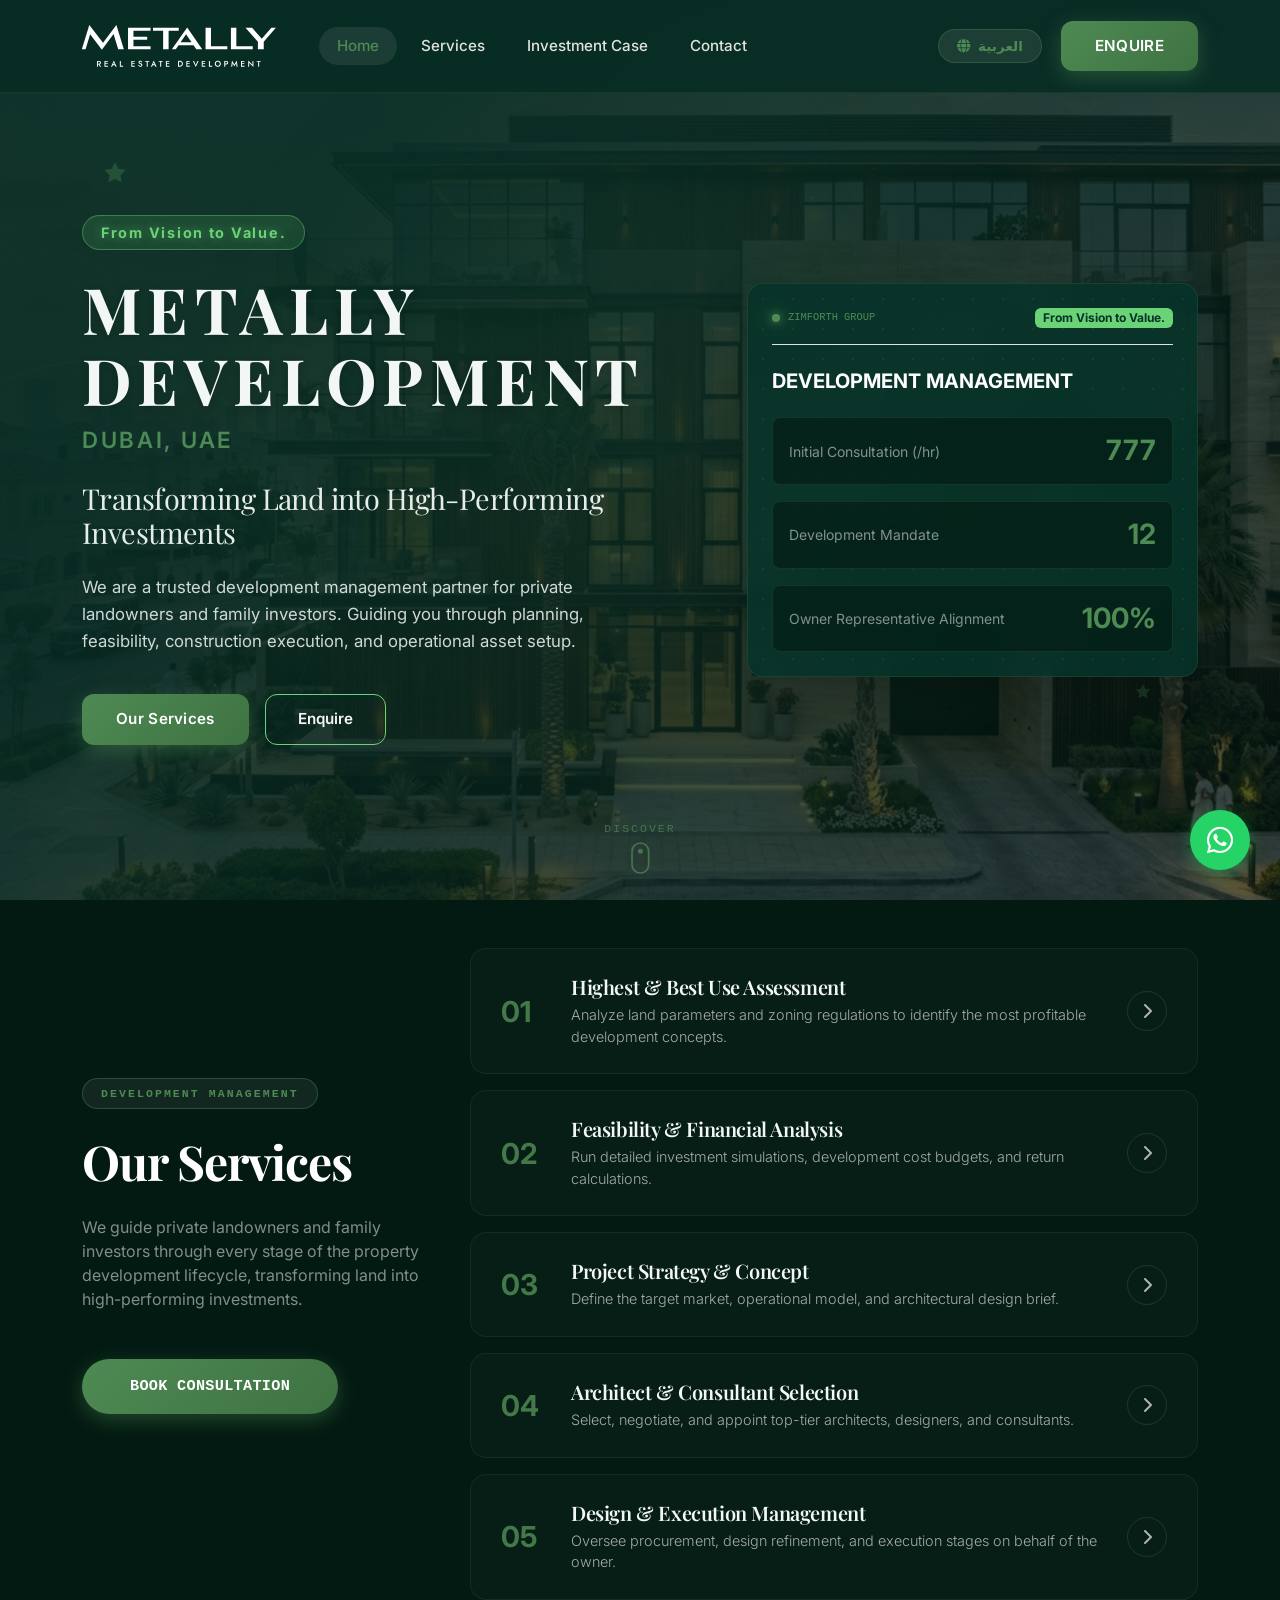
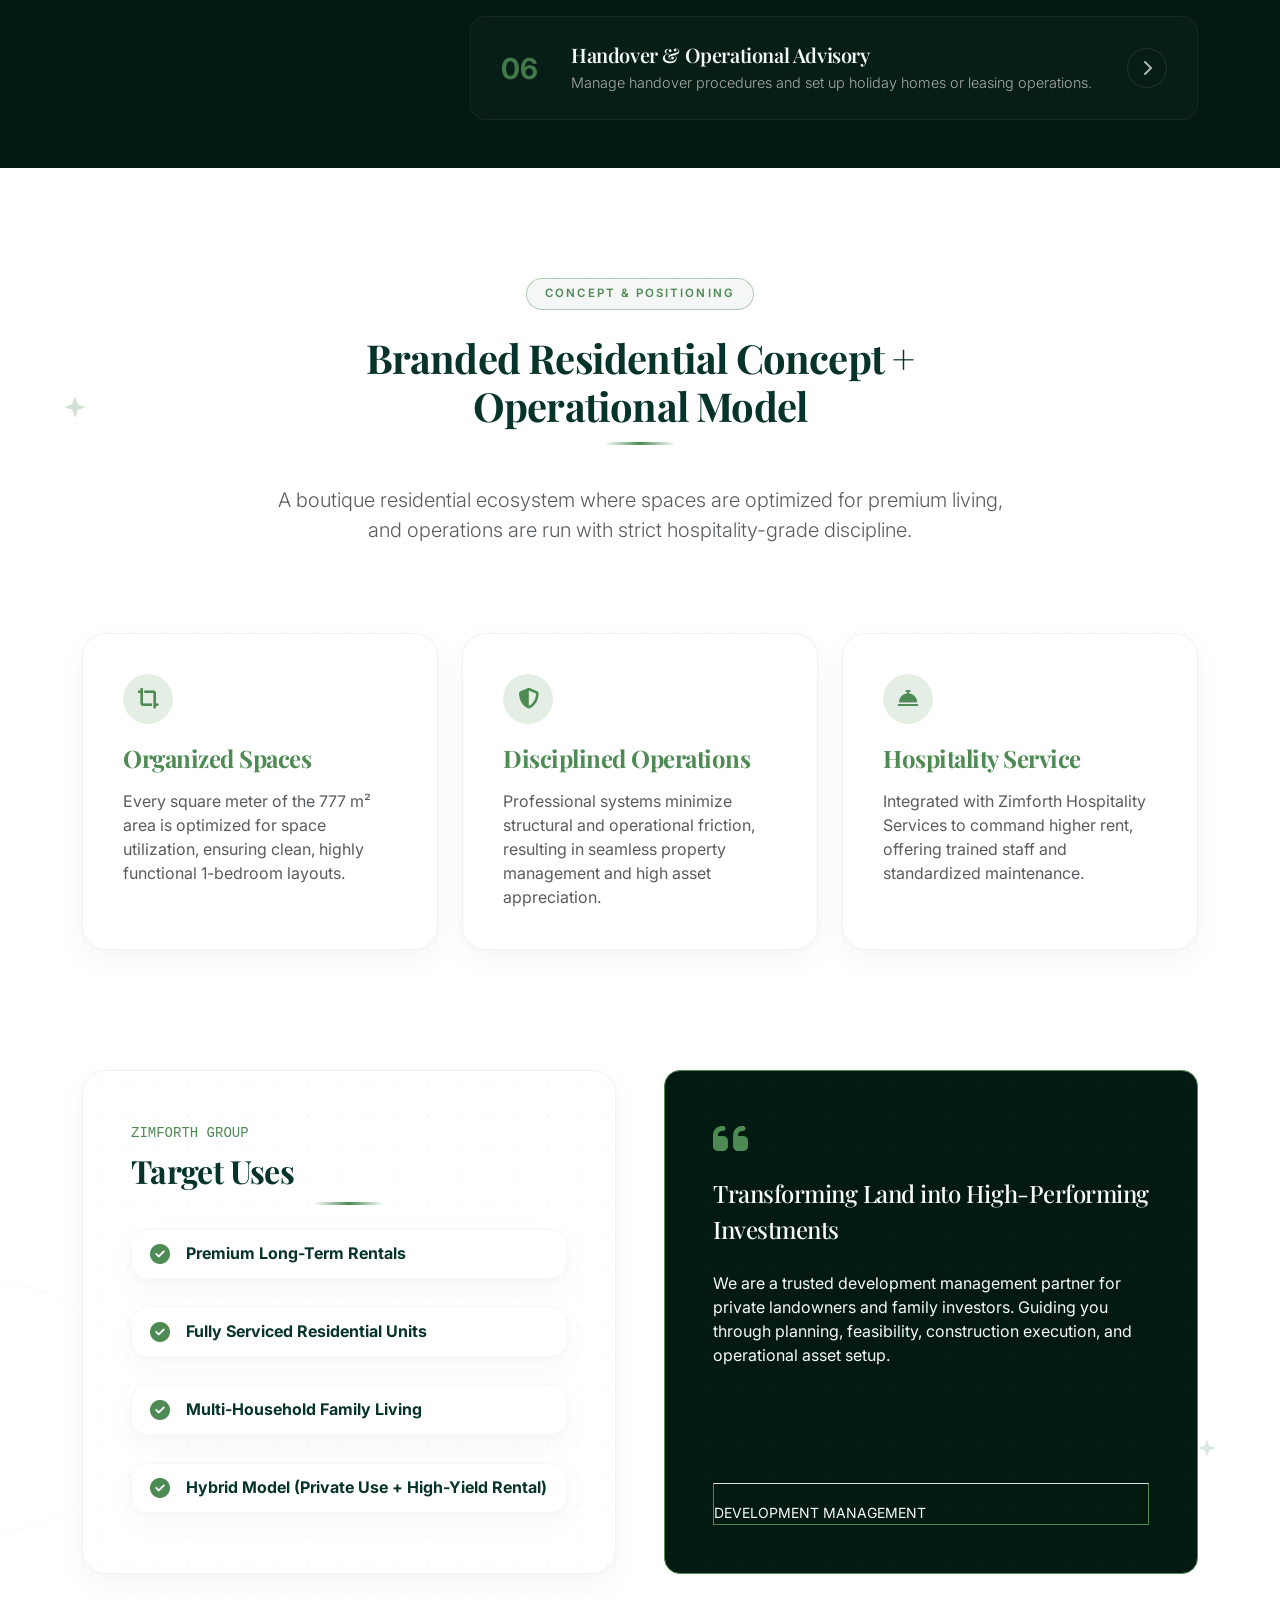
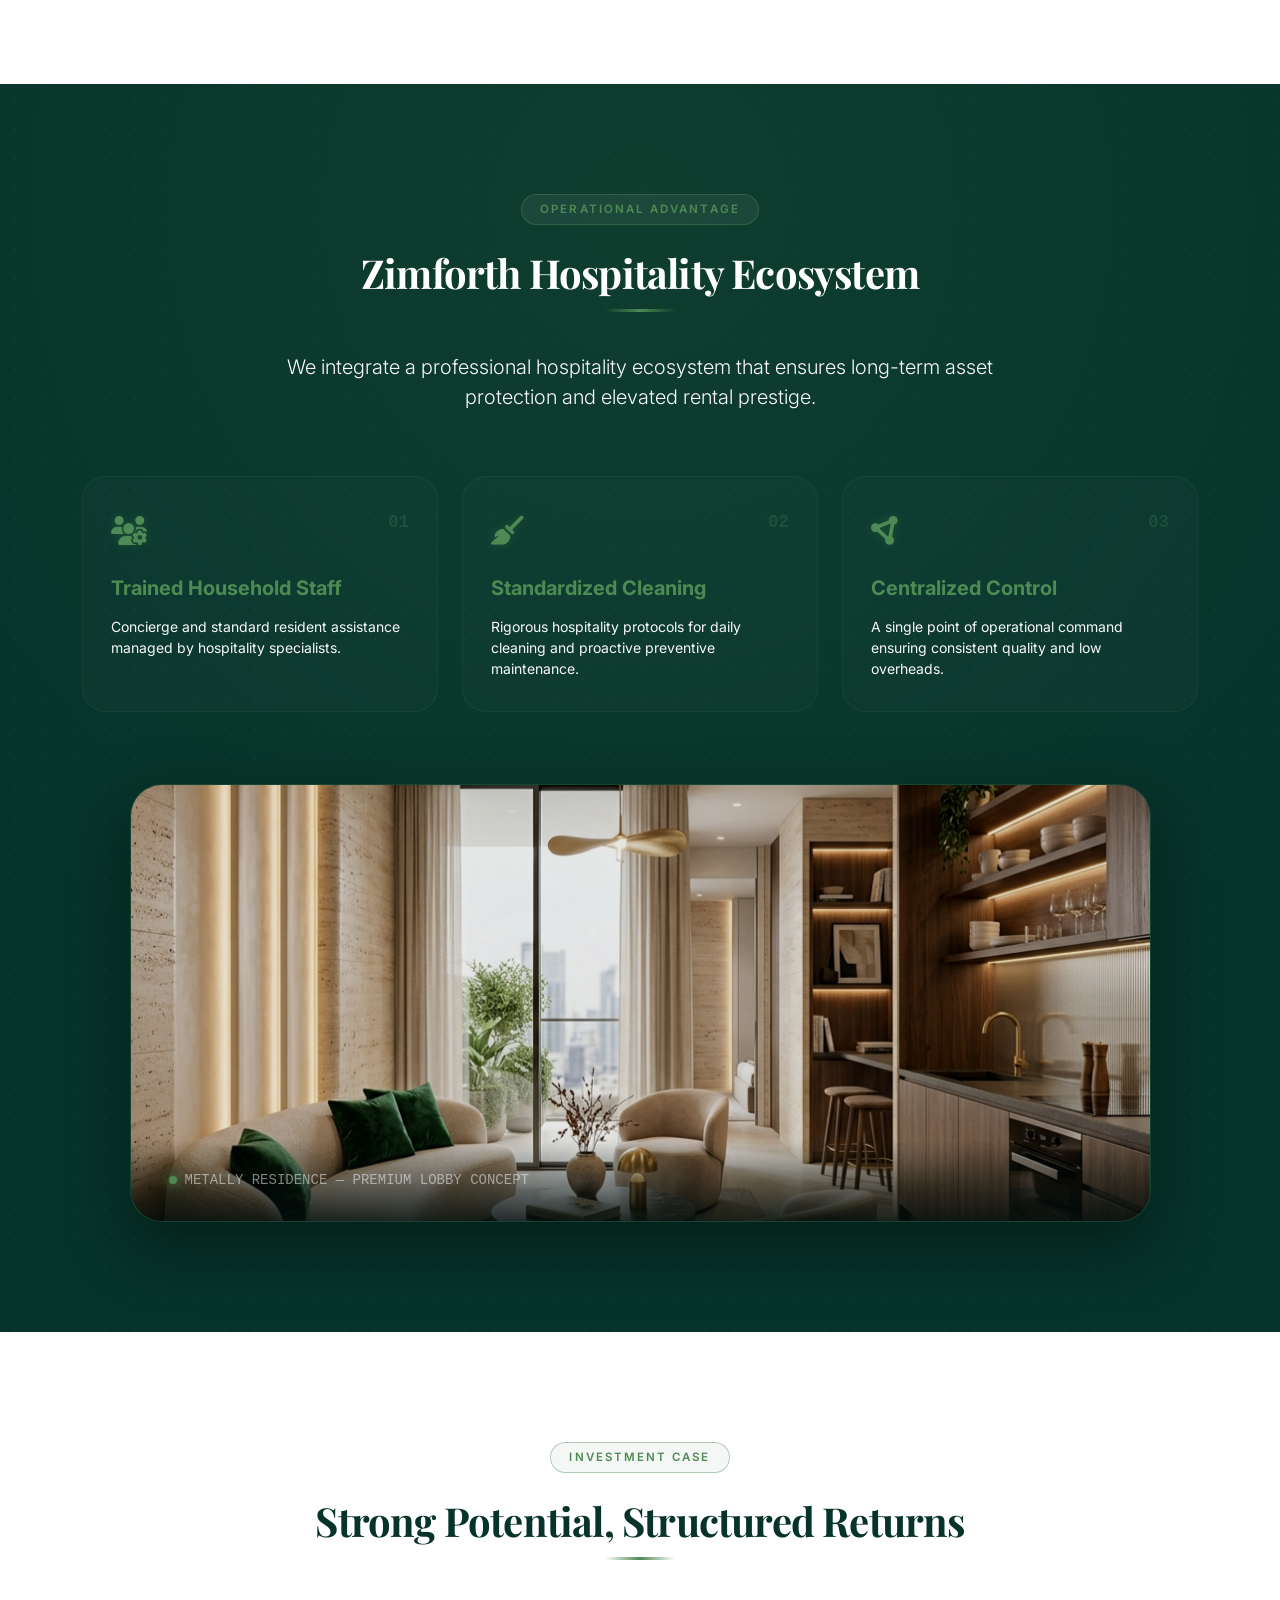
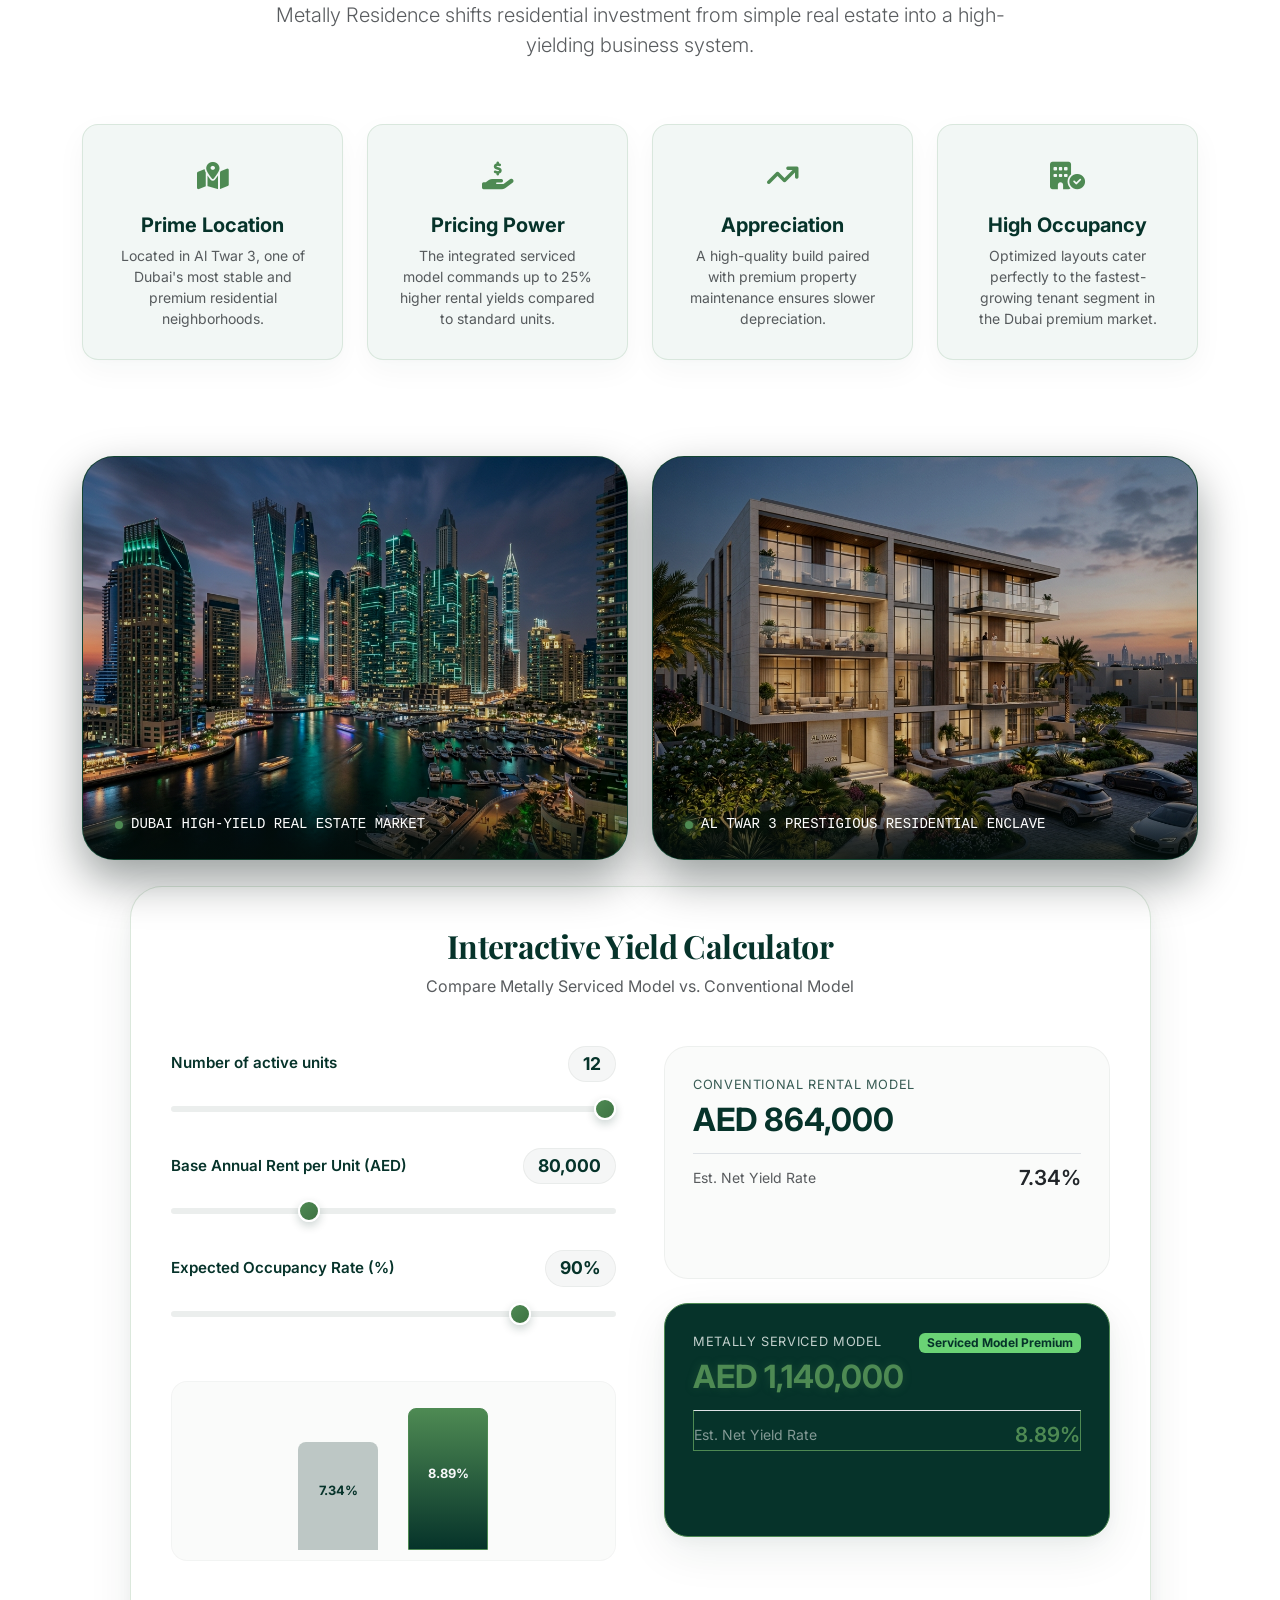
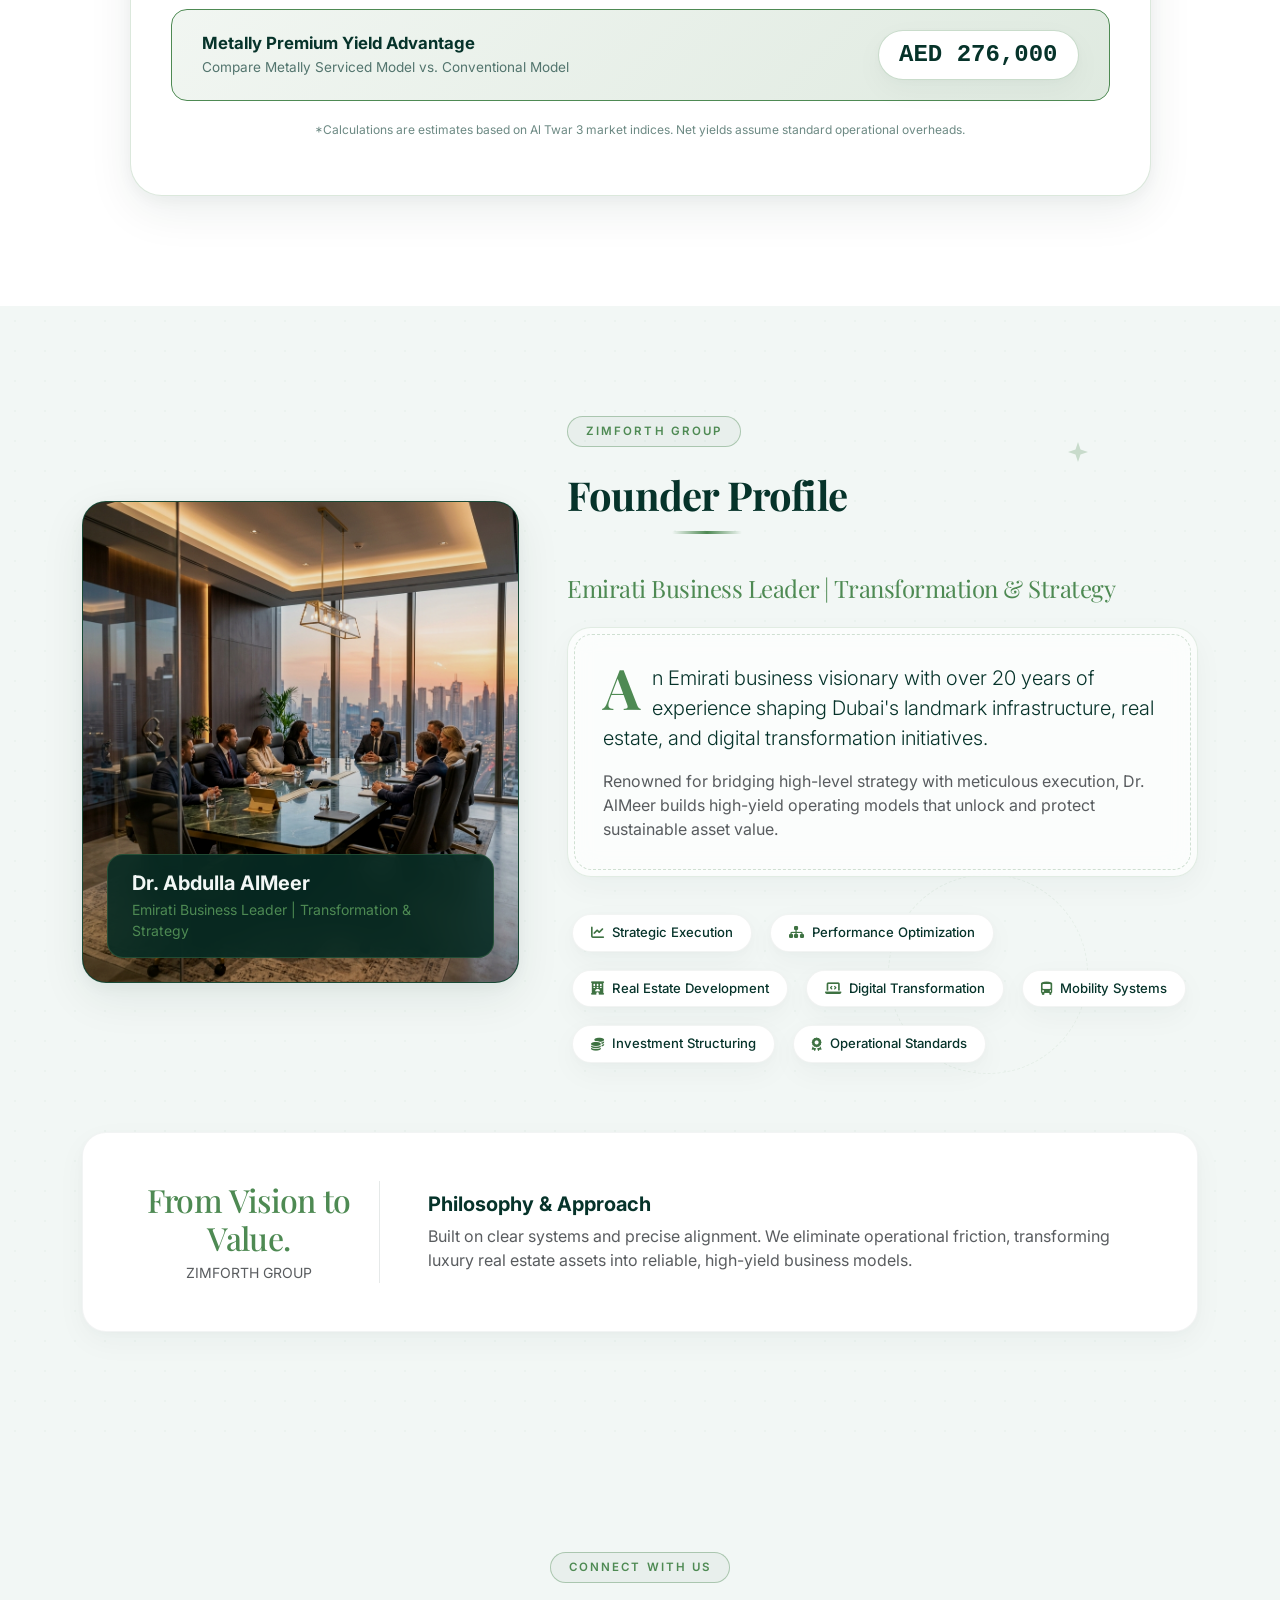
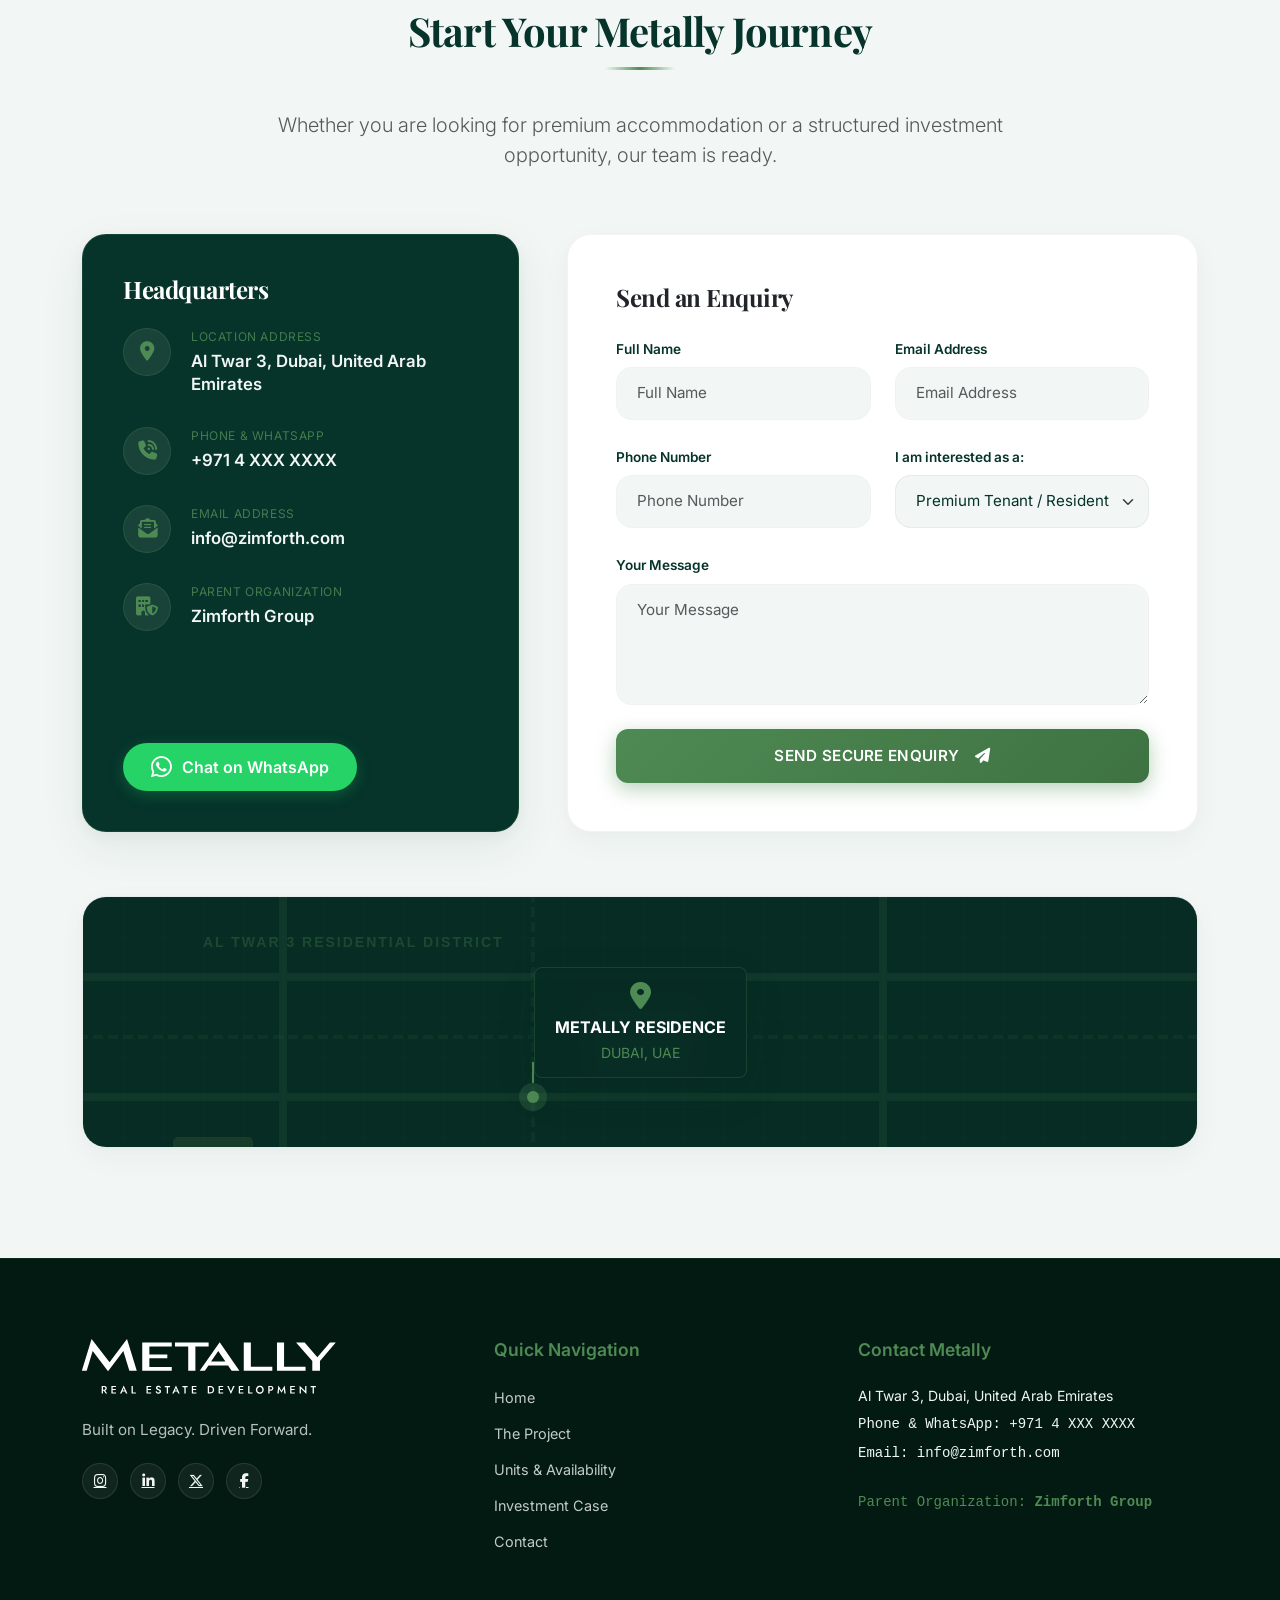
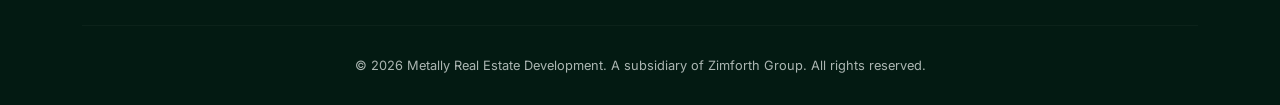
==== commit 626d10aa: "design: redesign services cards to a modern and minimal split-screen process timeline layout" ====
--- a/index.html
+++ b/index.html
@@ -174,109 +174,84 @@
     <!-- Development Management Services Section -->
     <section id="services" class="py-5 bg-deep-green position-relative overflow-hidden">
       <div class="container position-relative z-index-2">
-        
-        <!-- Centered Header -->
-        <div class="row justify-content-center text-center mb-5 reveal-on-scroll">
+        <div class="row g-5">
+          
+          <!-- Sticky Left Sidebar -->
+          <div class="col-lg-4">
+            <div class="service-sticky-sidebar reveal-on-scroll">
+              <span class="section-tag text-green font-monospace" data-i18n="services-tag">DEVELOPMENT MANAGEMENT</span>
+              <h2 class="display-5 fw-bold text-white mb-4" data-i18n="services-title">Our Services</h2>
+              <p class="text-white-50 mb-5" data-i18n="services-desc">
+                We guide private landowners and family investors through every stage of the property development lifecycle, transforming land into high-performing investments.
+              </p>
+              <a href="contact.html?subject=Strategic+Consultation" class="btn btn-green rounded-pill px-5 py-3 font-monospace text-uppercase letter-spacing-1" data-i18n="btn-book-consultation">Book Consultation</a>
+            </div>
+          </div>
+
+          <!-- Right Side Process List -->
           <div class="col-lg-8">
-            <span class="section-tag text-green font-monospace" data-i18n="services-tag">DEVELOPMENT MANAGEMENT</span>
-            <div class="mb-3">
-              <h2 class="h1 text-white fw-bold heading-green-accent" data-i18n="services-title">Our Services</h2>
-            </div>
-            <p class="lead text-white-50" data-i18n="services-desc">
-              We guide private landowners and family investors through every stage of the property development lifecycle, transforming land into high-performing investments.
-            </p>
-          </div>
-        </div>
-
-        <!-- Services Grid -->
-        <div class="row g-4 mt-2 reveal-on-scroll">
-          <!-- Service 1 -->
-          <div class="col-lg-4 col-md-6">
-            <div class="soft-card bg-dark border-green border-opacity-10 h-100 p-4 p-md-5 d-flex flex-column justify-content-between text-light transition-all shadow-sm">
-              <div>
-                <div class="concept-pill-icon bg-green text-white mb-4"><i class="fas fa-chart-pie"></i></div>
-                <h3 class="fw-bold h4 mb-3 text-white" data-i18n="service-1-title">Highest & Best Use Assessment</h3>
-                <p class="text-white-50 small mb-4" data-i18n="service-1-short">Analyze land parameters and zoning regulations to identify the most profitable development concepts.</p>
-              </div>
-              <div>
-                <a href="service-detail.html?service=1" class="btn btn-sm btn-outline-green rounded-pill px-4 py-2 me-2" data-i18n="btn-learn-more">Learn More</a>
-                <a href="contact.html?service=1" class="btn btn-sm btn-green rounded-pill px-4 py-2" data-i18n="btn-book-consultation">Book Consultation</a>
-              </div>
-            </div>
-          </div>
-
-          <!-- Service 2 -->
-          <div class="col-lg-4 col-md-6">
-            <div class="soft-card bg-dark border-green border-opacity-10 h-100 p-4 p-md-5 d-flex flex-column justify-content-between text-light transition-all shadow-sm">
-              <div>
-                <div class="concept-pill-icon bg-green text-white mb-4"><i class="fas fa-calculator"></i></div>
-                <h3 class="fw-bold h4 mb-3 text-white" data-i18n="service-2-title">Feasibility & Financial Analysis</h3>
-                <p class="text-white-50 small mb-4" data-i18n="service-2-short">Run detailed investment simulations, development cost budgets, and return calculations.</p>
-              </div>
-              <div>
-                <a href="service-detail.html?service=2" class="btn btn-sm btn-outline-green rounded-pill px-4 py-2 me-2" data-i18n="btn-learn-more">Learn More</a>
-                <a href="contact.html?service=2" class="btn btn-sm btn-green rounded-pill px-4 py-2" data-i18n="btn-book-consultation">Book Consultation</a>
-              </div>
-            </div>
-          </div>
-
-          <!-- Service 3 -->
-          <div class="col-lg-4 col-md-6">
-            <div class="soft-card bg-dark border-green border-opacity-10 h-100 p-4 p-md-5 d-flex flex-column justify-content-between text-light transition-all shadow-sm">
-              <div>
-                <div class="concept-pill-icon bg-green text-white mb-4"><i class="fas fa-compass"></i></div>
-                <h3 class="fw-bold h4 mb-3 text-white" data-i18n="service-3-title">Project Strategy & Concept</h3>
-                <p class="text-white-50 small mb-4" data-i18n="service-3-short">Define the target market, operational model, and architectural design brief.</p>
-              </div>
-              <div>
-                <a href="service-detail.html?service=3" class="btn btn-sm btn-outline-green rounded-pill px-4 py-2 me-2" data-i18n="btn-learn-more">Learn More</a>
-                <a href="contact.html?service=3" class="btn btn-sm btn-green rounded-pill px-4 py-2" data-i18n="btn-book-consultation">Book Consultation</a>
-              </div>
-            </div>
-          </div>
-
-          <!-- Service 4 -->
-          <div class="col-lg-4 col-md-6">
-            <div class="soft-card bg-dark border-green border-opacity-10 h-100 p-4 p-md-5 d-flex flex-column justify-content-between text-light transition-all shadow-sm">
-              <div>
-                <div class="concept-pill-icon bg-green text-white mb-4"><i class="fas fa-users-gear"></i></div>
-                <h3 class="fw-bold h4 mb-3 text-white" data-i18n="service-4-title">Architect & Consultant Selection</h3>
-                <p class="text-white-50 small mb-4" data-i18n="service-4-short">Select, negotiate, and appoint top-tier architects, designers, and consultants.</p>
-              </div>
-              <div>
-                <a href="service-detail.html?service=4" class="btn btn-sm btn-outline-green rounded-pill px-4 py-2 me-2" data-i18n="btn-learn-more">Learn More</a>
-                <a href="contact.html?service=4" class="btn btn-sm btn-green rounded-pill px-4 py-2" data-i18n="btn-book-consultation">Book Consultation</a>
-              </div>
-            </div>
-          </div>
-
-          <!-- Service 5 -->
-          <div class="col-lg-4 col-md-6">
-            <div class="soft-card bg-dark border-green border-opacity-10 h-100 p-4 p-md-5 d-flex flex-column justify-content-between text-light transition-all shadow-sm">
-              <div>
-                <div class="concept-pill-icon bg-green text-white mb-4"><i class="fas fa-cubes"></i></div>
-                <h3 class="fw-bold h4 mb-3 text-white" data-i18n="service-5-title">Design & Execution Management</h3>
-                <p class="text-white-50 small mb-4" data-i18n="service-5-short">Oversee procurement, design refinement, and execution stages on behalf of the owner.</p>
-              </div>
-              <div>
-                <a href="service-detail.html?service=5" class="btn btn-sm btn-outline-green rounded-pill px-4 py-2 me-2" data-i18n="btn-learn-more">Learn More</a>
-                <a href="contact.html?service=5" class="btn btn-sm btn-green rounded-pill px-4 py-2" data-i18n="btn-book-consultation">Book Consultation</a>
-              </div>
-            </div>
-          </div>
-
-          <!-- Service 6 -->
-          <div class="col-lg-4 col-md-6">
-            <div class="soft-card bg-dark border-green border-opacity-10 h-100 p-4 p-md-5 d-flex flex-column justify-content-between text-light transition-all shadow-sm">
-              <div>
-                <div class="concept-pill-icon bg-green text-white mb-4"><i class="fas fa-handshake-angle"></i></div>
-                <h3 class="fw-bold h4 mb-3 text-white" data-i18n="service-6-title">Handover & Operational Advisory</h3>
-                <p class="text-white-50 small mb-4" data-i18n="service-6-short">Manage handover procedures and set up holiday homes or leasing operations.</p>
-              </div>
-              <div>
-                <a href="service-detail.html?service=6" class="btn btn-sm btn-outline-green rounded-pill px-4 py-2 me-2" data-i18n="btn-learn-more">Learn More</a>
-                <a href="contact.html?service=6" class="btn btn-sm btn-green rounded-pill px-4 py-2" data-i18n="btn-book-consultation">Book Consultation</a>
-              </div>
+            <div class="service-process-list reveal-on-scroll">
+              
+              <!-- Stage 01 -->
+              <a href="service-detail.html?service=1" class="service-process-card text-decoration-none">
+                <span class="service-process-num">01</span>
+                <div class="service-process-content">
+                  <h4 class="service-process-title" data-i18n="service-1-title">Highest & Best Use Assessment</h4>
+                  <p class="service-process-desc" data-i18n="service-1-short">Analyze land parameters and zoning regulations to identify the most profitable development concepts.</p>
+                </div>
+                <div class="service-process-arrow"><i class="fas fa-chevron-right"></i></div>
+              </a>
+
+              <!-- Stage 02 -->
+              <a href="service-detail.html?service=2" class="service-process-card text-decoration-none">
+                <span class="service-process-num">02</span>
+                <div class="service-process-content">
+                  <h4 class="service-process-title" data-i18n="service-2-title">Feasibility & Financial Analysis</h4>
+                  <p class="service-process-desc" data-i18n="service-2-short">Run detailed investment simulations, development cost budgets, and return calculations.</p>
+                </div>
+                <div class="service-process-arrow"><i class="fas fa-chevron-right"></i></div>
+              </a>
+
+              <!-- Stage 03 -->
+              <a href="service-detail.html?service=3" class="service-process-card text-decoration-none">
+                <span class="service-process-num">03</span>
+                <div class="service-process-content">
+                  <h4 class="service-process-title" data-i18n="service-3-title">Project Strategy & Concept</h4>
+                  <p class="service-process-desc" data-i18n="service-3-short">Define the target market, operational model, and architectural design brief.</p>
+                </div>
+                <div class="service-process-arrow"><i class="fas fa-chevron-right"></i></div>
+              </a>
+
+              <!-- Stage 04 -->
+              <a href="service-detail.html?service=4" class="service-process-card text-decoration-none">
+                <span class="service-process-num">04</span>
+                <div class="service-process-content">
+                  <h4 class="service-process-title" data-i18n="service-4-title">Architect & Consultant Selection</h4>
+                  <p class="service-process-desc" data-i18n="service-4-short">Select, negotiate, and appoint top-tier architects, designers, and consultants.</p>
+                </div>
+                <div class="service-process-arrow"><i class="fas fa-chevron-right"></i></div>
+              </a>
+
+              <!-- Stage 05 -->
+              <a href="service-detail.html?service=5" class="service-process-card text-decoration-none">
+                <span class="service-process-num">05</span>
+                <div class="service-process-content">
+                  <h4 class="service-process-title" data-i18n="service-5-title">Design & Execution Management</h4>
+                  <p class="service-process-desc" data-i18n="service-5-short">Oversee procurement, design refinement, and execution stages on behalf of the owner.</p>
+                </div>
+                <div class="service-process-arrow"><i class="fas fa-chevron-right"></i></div>
+              </a>
+
+              <!-- Stage 06 -->
+              <a href="service-detail.html?service=6" class="service-process-card text-decoration-none">
+                <span class="service-process-num">06</span>
+                <div class="service-process-content">
+                  <h4 class="service-process-title" data-i18n="service-6-title">Handover & Operational Advisory</h4>
+                  <p class="service-process-desc" data-i18n="service-6-short">Manage handover procedures and set up holiday homes or leasing operations.</p>
+                </div>
+                <div class="service-process-arrow"><i class="fas fa-chevron-right"></i></div>
+              </a>
+
             </div>
           </div>
         </div>
--- a/assets/css/style.css
+++ b/assets/css/style.css
@@ -3033,3 +3033,147 @@
   left: 20px;
 }
 
+/* Service Process Timeline Layout (Minimal & Modern) */
+.service-sticky-sidebar {
+  position: sticky;
+  top: 130px;
+  height: fit-content;
+}
+@media (max-width: 991.98px) {
+  .service-sticky-sidebar {
+    position: static;
+    margin-bottom: 40px;
+  }
+}
+.service-process-list {
+  display: flex;
+  flex-direction: column;
+  gap: 16px;
+}
+.service-process-card {
+  display: flex;
+  align-items: center;
+  justify-content: space-between;
+  background: rgba(250, 247, 242, 0.02);
+  border: 1px solid rgba(255, 255, 255, 0.05);
+  border-radius: var(--radius-md);
+  padding: 26px 30px;
+  transition: all 0.4s cubic-bezier(0.16, 1, 0.3, 1);
+  cursor: pointer;
+  position: relative;
+  overflow: hidden;
+  text-decoration: none !important;
+}
+.service-process-card::before {
+  content: '';
+  position: absolute;
+  top: 0;
+  left: 0;
+  width: 3px;
+  height: 100%;
+  background: var(--accent-leaf);
+  opacity: 0;
+  transition: opacity 0.3s ease;
+}
+html[dir="rtl"] .service-process-card::before {
+  left: auto;
+  right: 0;
+}
+.service-process-card:hover {
+  background: rgba(78, 138, 83, 0.08);
+  border-color: rgba(78, 138, 83, 0.25);
+  transform: translateX(8px);
+}
+html[dir="rtl"] .service-process-card:hover {
+  transform: translateX(-8px);
+}
+.service-process-card:hover::before {
+  opacity: 1;
+}
+.service-process-num {
+  font-family: var(--font-sans);
+  font-size: 1.8rem;
+  font-weight: 700;
+  color: var(--accent-leaf);
+  opacity: 0.85;
+  margin-right: 25px;
+  min-width: 45px;
+}
+html[dir="rtl"] .service-process-num {
+  margin-right: 0;
+  margin-left: 25px;
+}
+.service-process-content {
+  flex-grow: 1;
+}
+.service-process-title {
+  font-size: 1.25rem;
+  font-weight: 600;
+  color: var(--bg-cream);
+  margin-bottom: 5px;
+  transition: color 0.3s ease;
+}
+.service-process-card:hover .service-process-title {
+  color: #FFFFFF;
+}
+.service-process-desc {
+  font-size: 0.9rem;
+  color: rgba(250, 247, 242, 0.65);
+  margin-bottom: 0;
+  font-weight: 300;
+}
+.service-process-arrow {
+  width: 40px;
+  height: 40px;
+  border-radius: 50%;
+  border: 1px solid rgba(255, 255, 255, 0.1);
+  display: flex;
+  align-items: center;
+  justify-content: center;
+  color: rgba(250, 247, 242, 0.7);
+  transition: all 0.3s ease;
+  margin-left: 20px;
+  flex-shrink: 0;
+}
+html[dir="rtl"] .service-process-arrow {
+  margin-left: 0;
+  margin-right: 20px;
+  transform: rotate(180deg);
+}
+.service-process-card:hover .service-process-arrow {
+  background: var(--accent-leaf);
+  border-color: var(--accent-leaf);
+  color: #FFFFFF;
+  transform: scale(1.05);
+}
+html[dir="rtl"] .service-process-card:hover .service-process-arrow {
+  transform: rotate(180deg) scale(1.05);
+}
+@media (max-width: 576px) {
+  .service-process-card {
+    padding: 20px;
+  }
+  .service-process-num {
+    font-size: 1.4rem;
+    margin-right: 15px;
+    min-width: 30px;
+  }
+  html[dir="rtl"] .service-process-num {
+    margin-left: 15px;
+  }
+  .service-process-title {
+    font-size: 1.1rem;
+  }
+  .service-process-desc {
+    font-size: 0.82rem;
+  }
+  .service-process-arrow {
+    width: 32px;
+    height: 32px;
+    margin-left: 10px;
+  }
+  html[dir="rtl"] .service-process-arrow {
+    margin-right: 10px;
+  }
+}
+
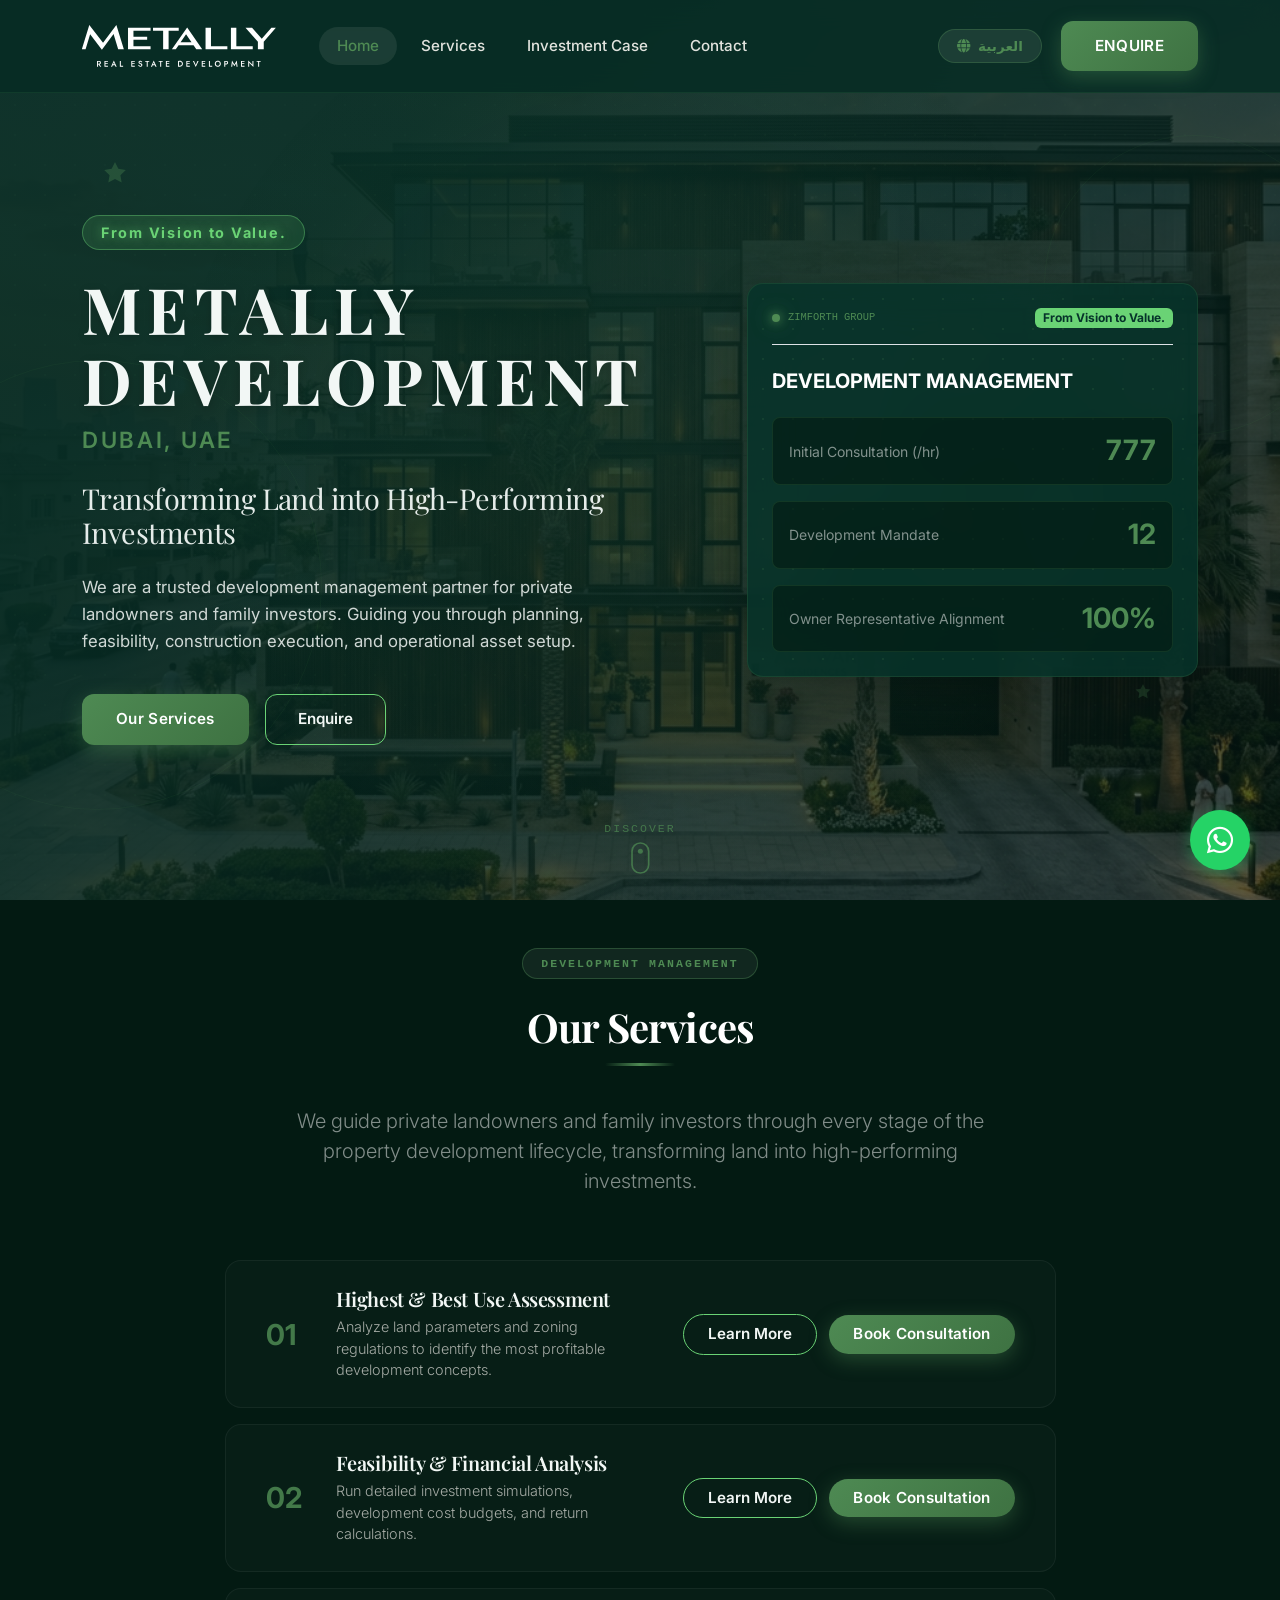
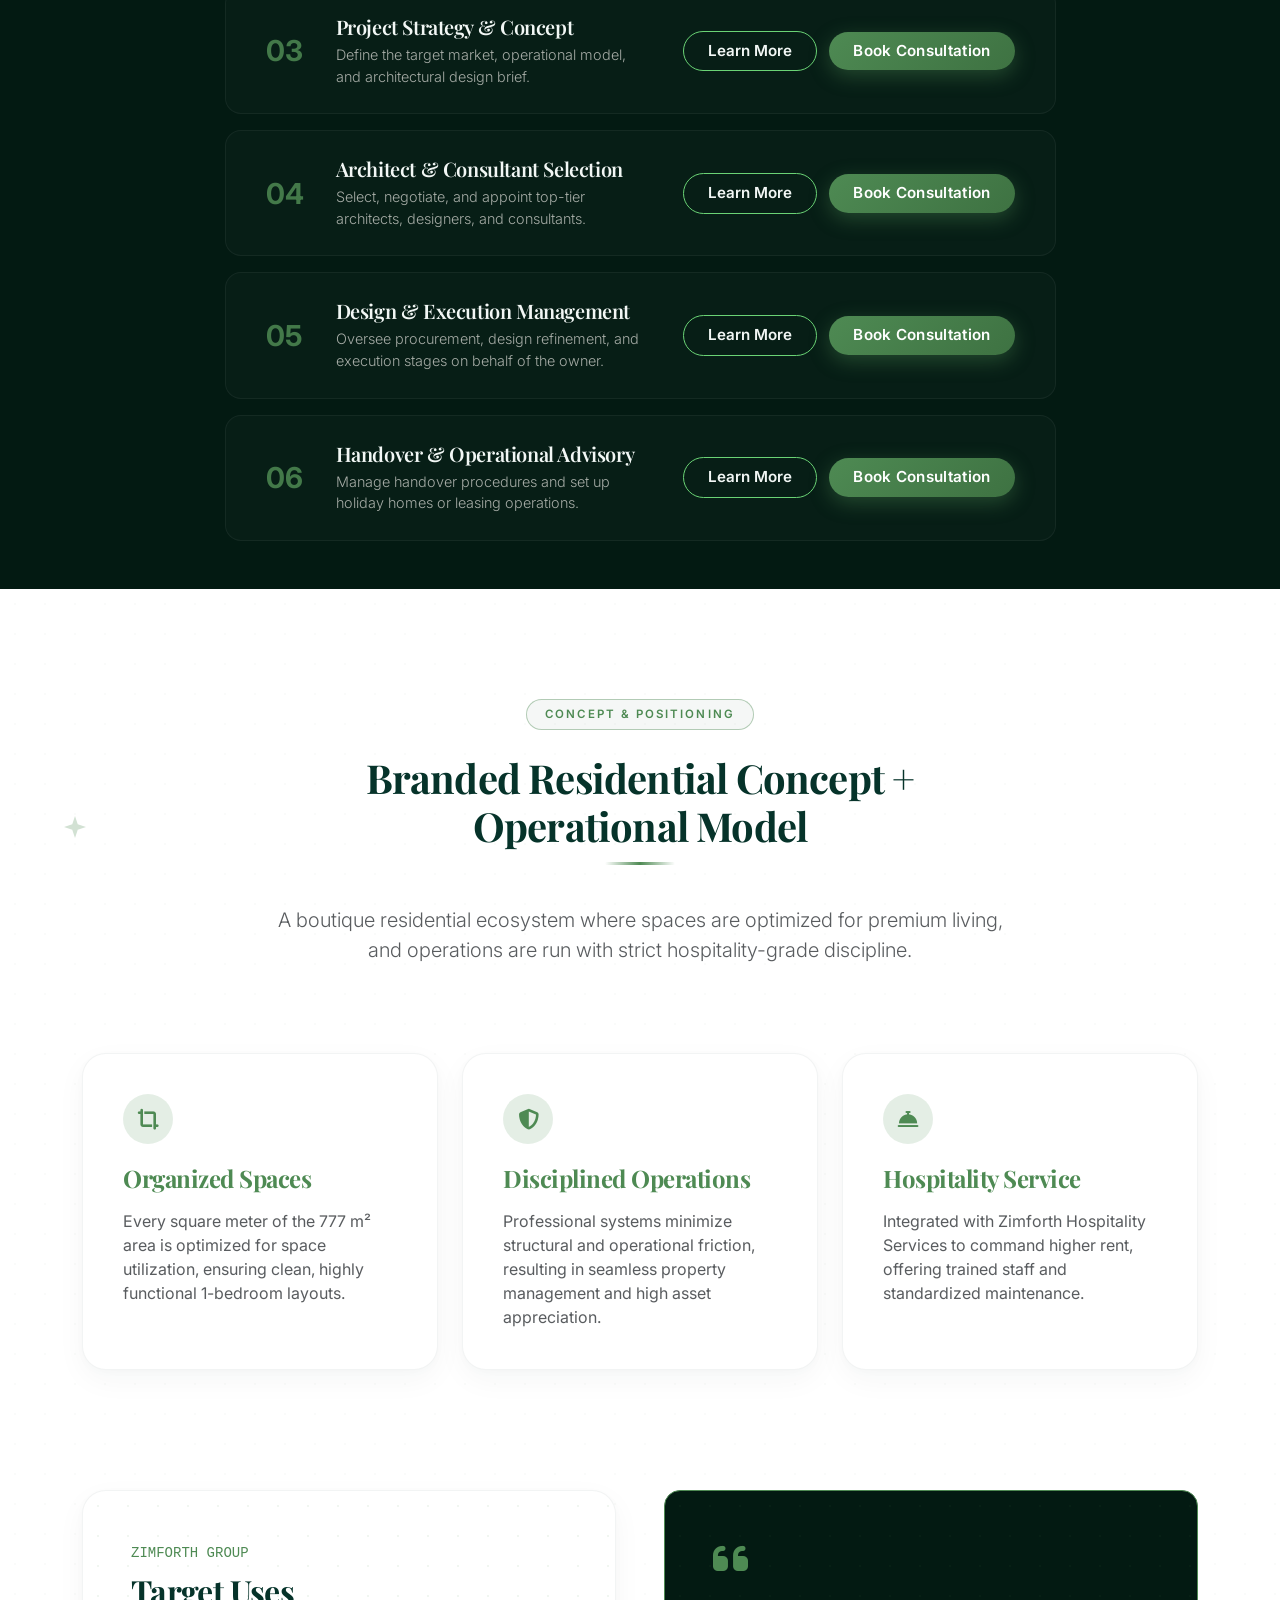
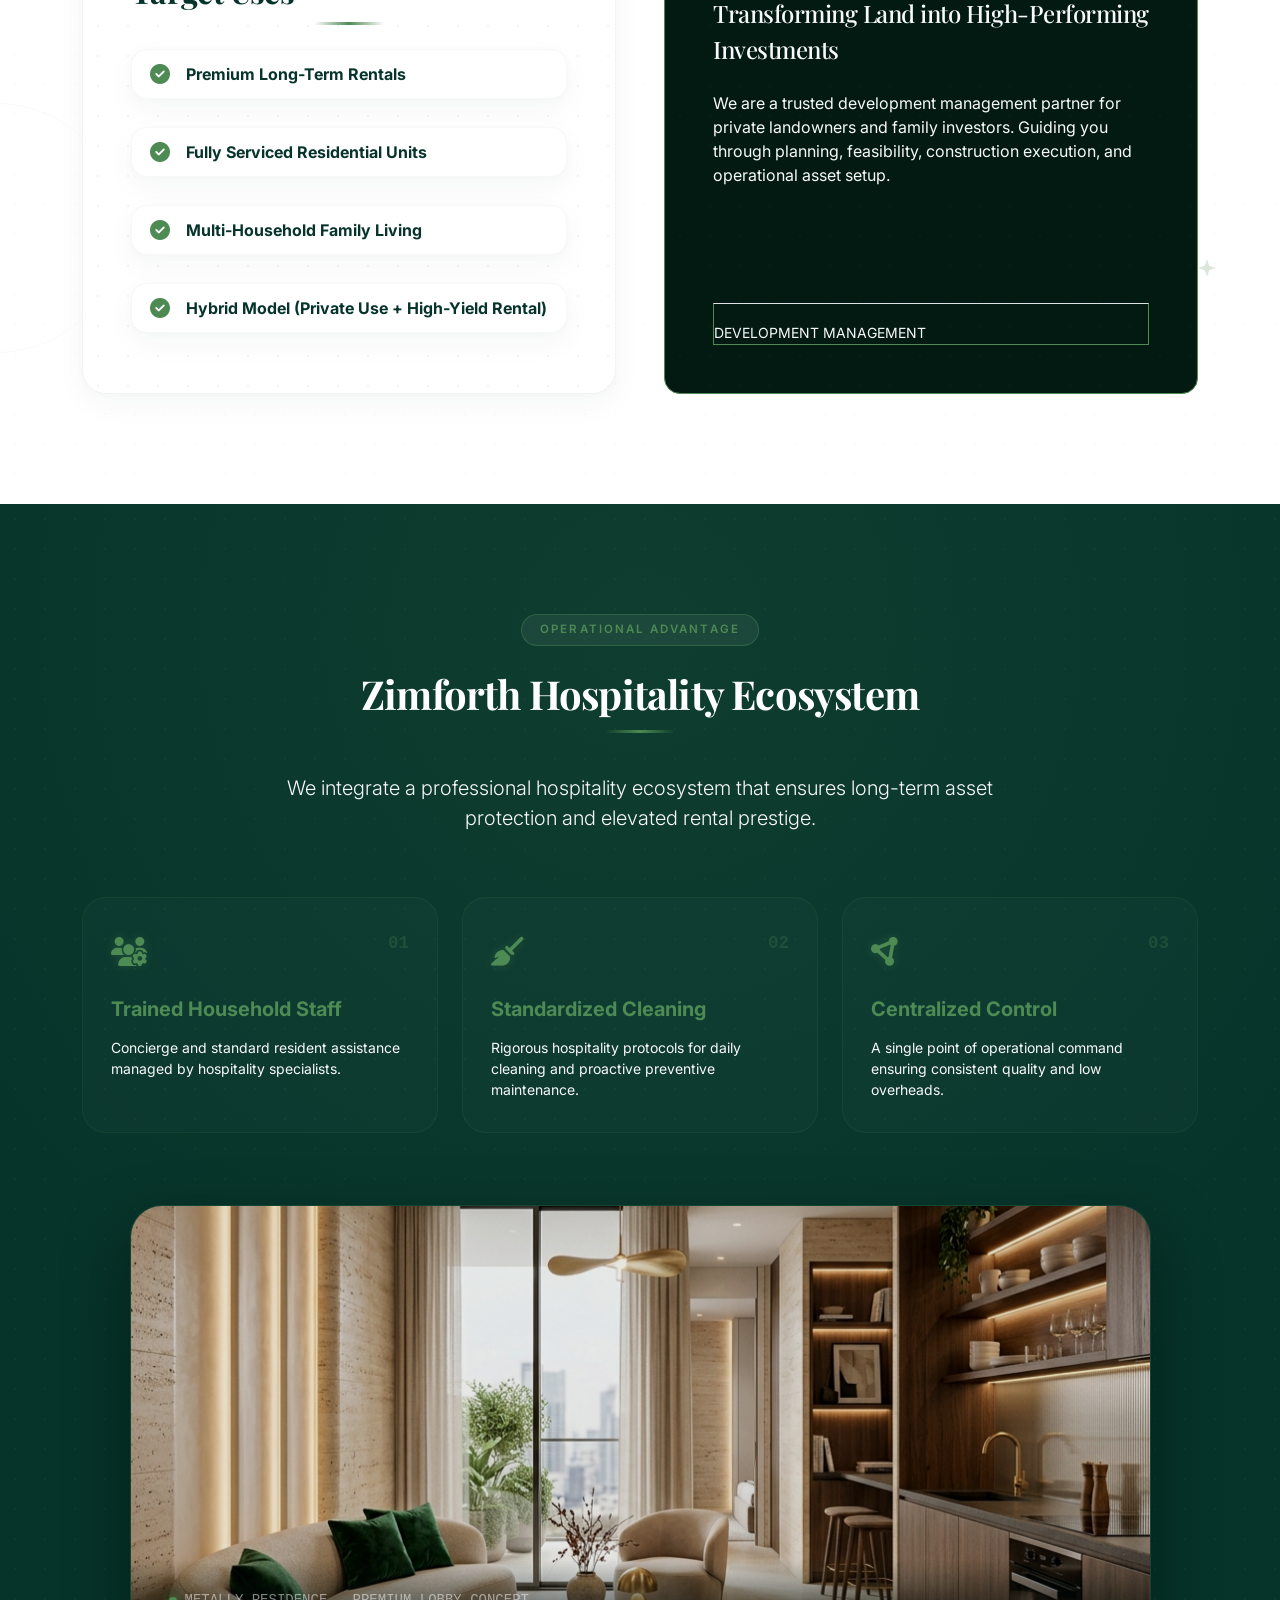
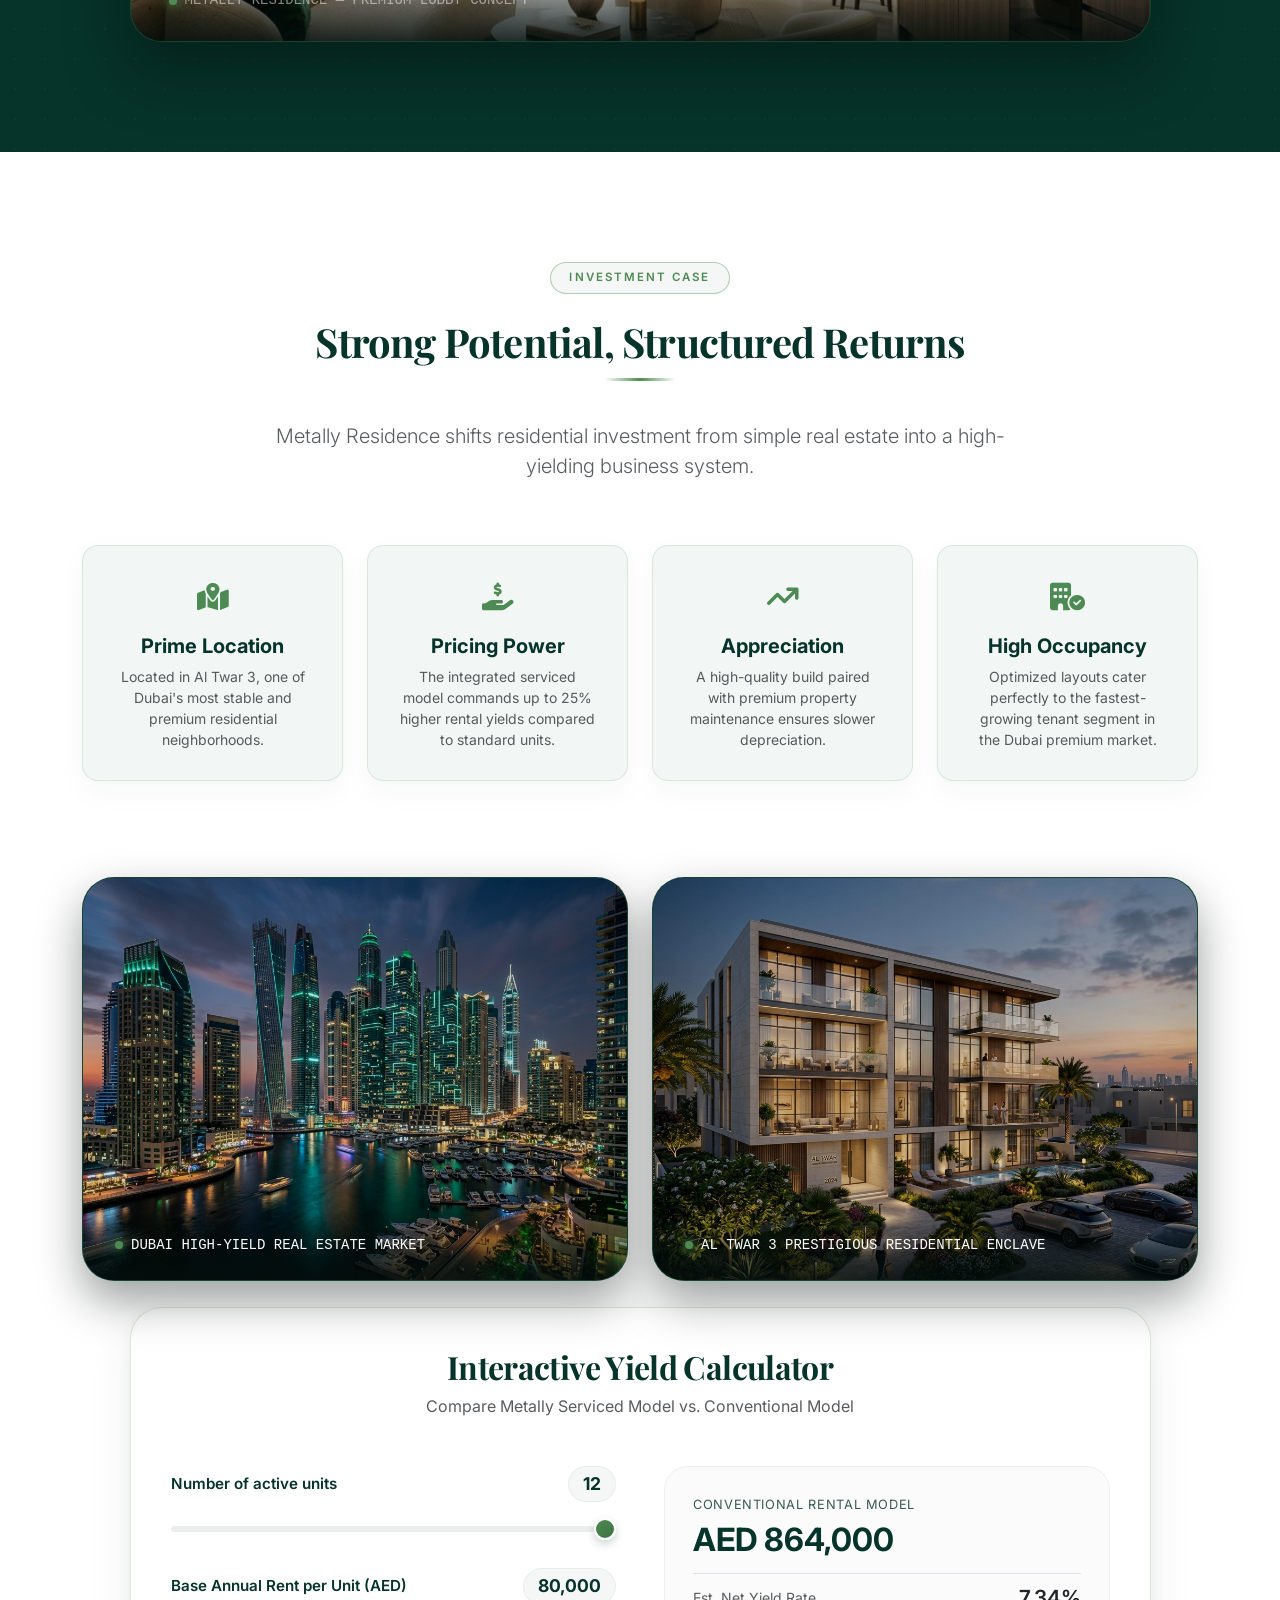
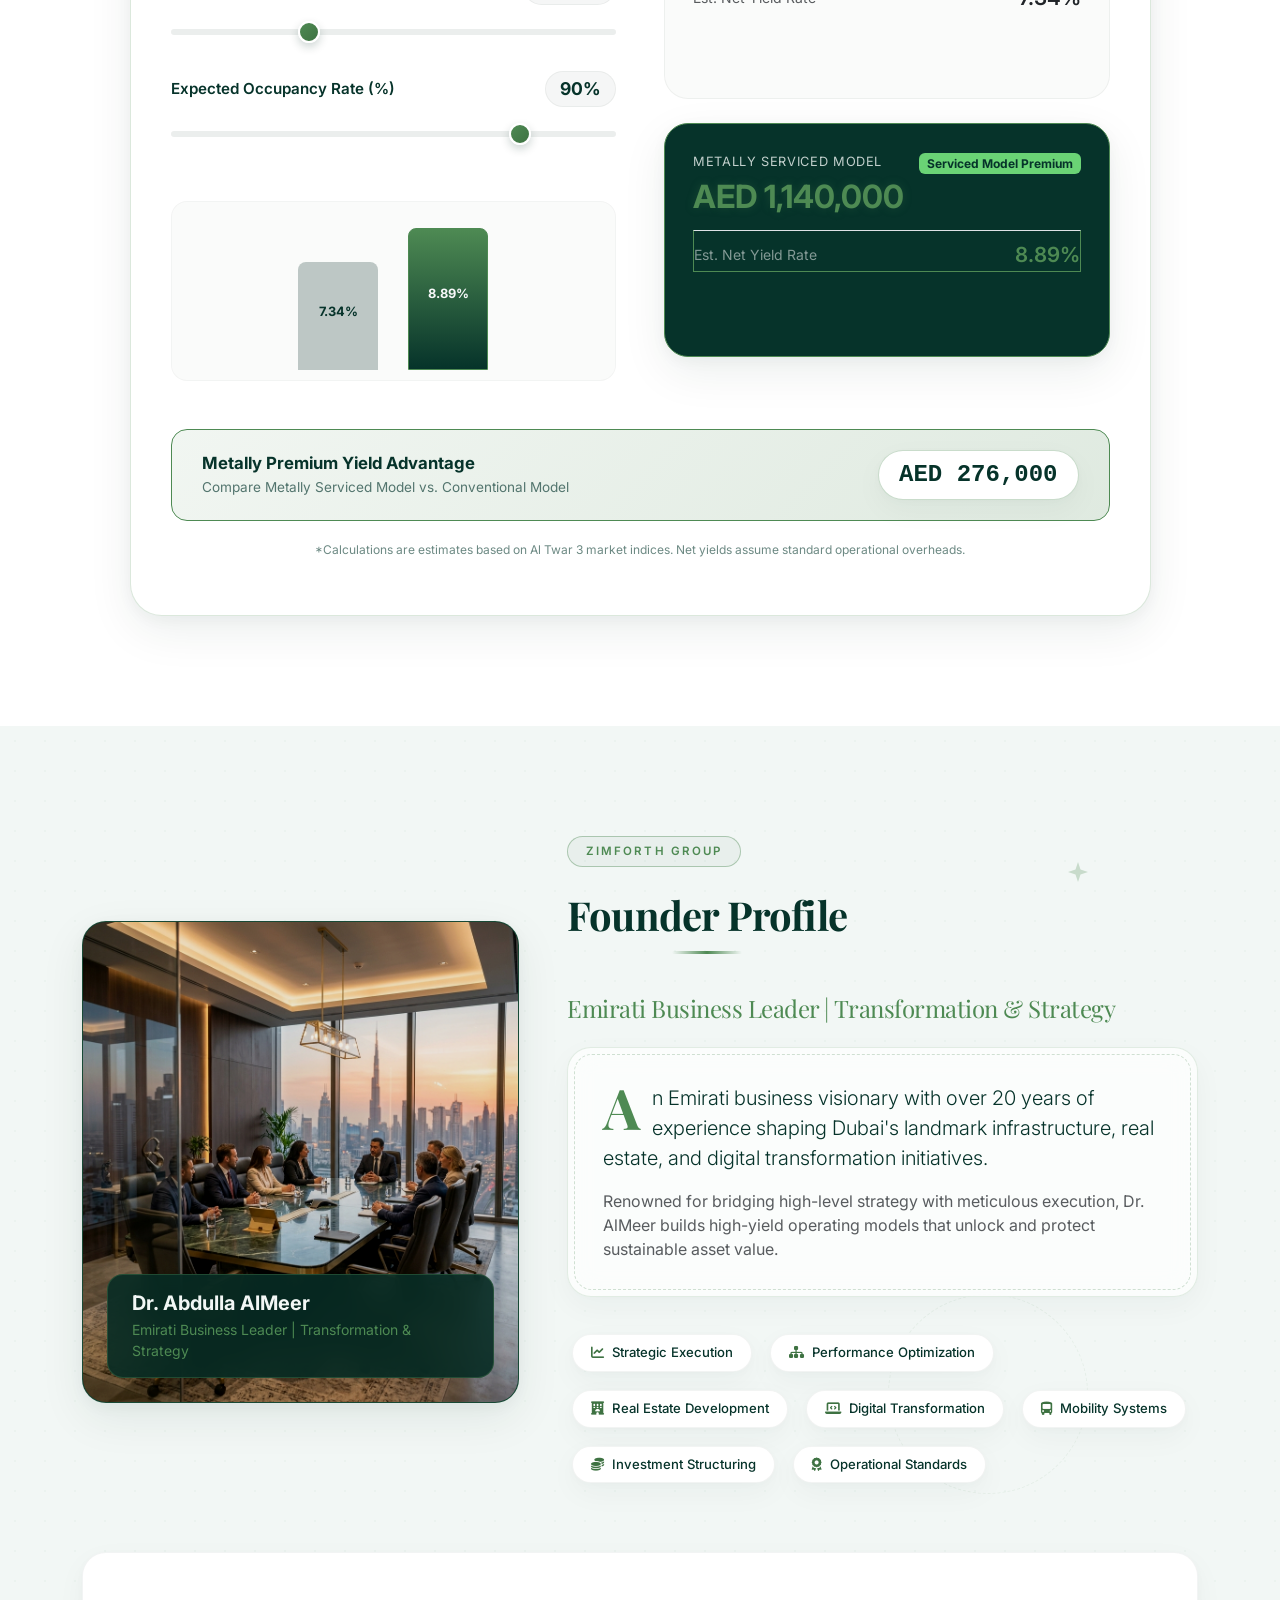
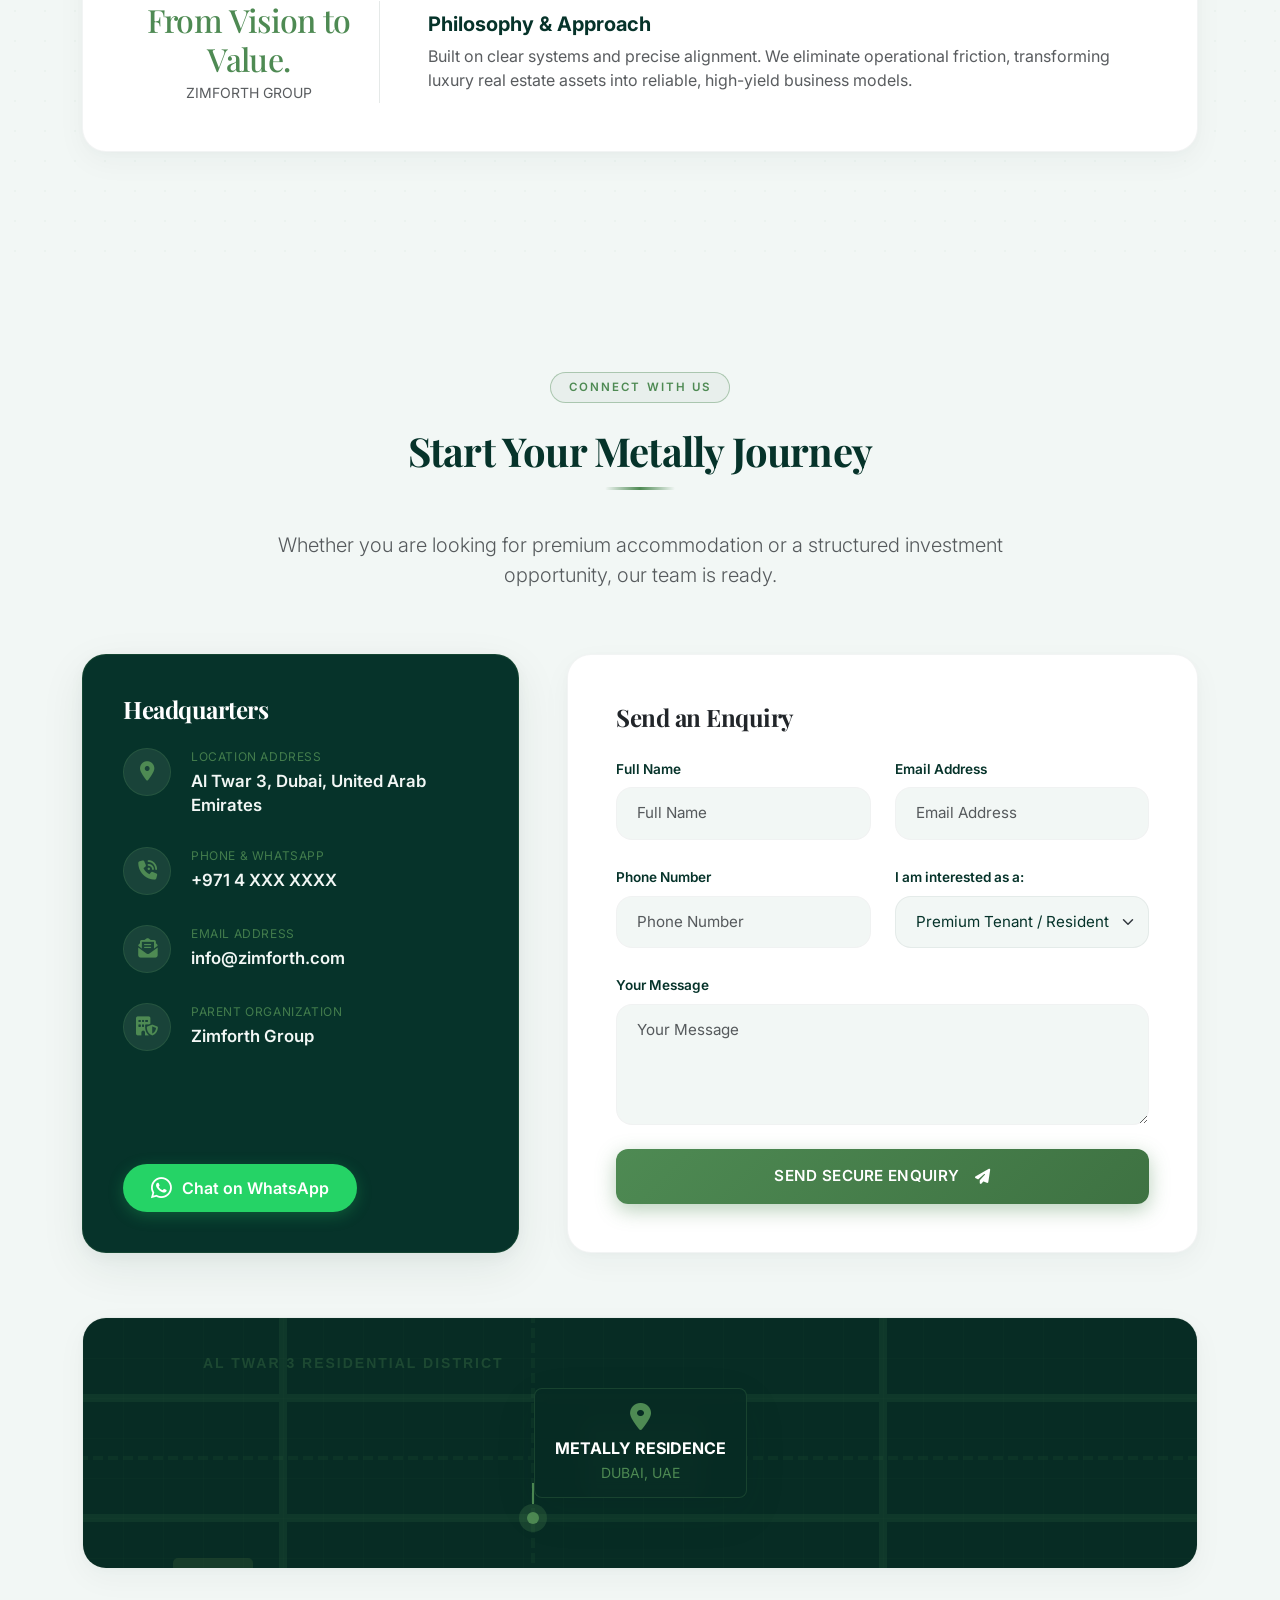
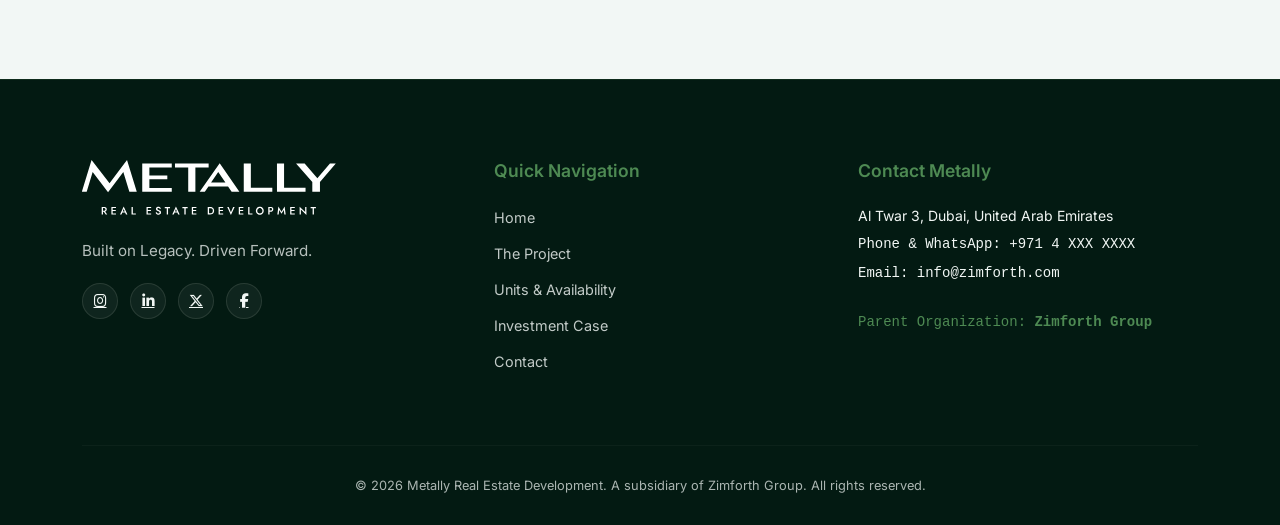
==== commit 5ca7ca56: "design: refine services timeline to center header at top and place action buttons inside card rows" ====
--- a/index.html
+++ b/index.html
@@ -174,83 +174,114 @@
     <!-- Development Management Services Section -->
     <section id="services" class="py-5 bg-deep-green position-relative overflow-hidden">
       <div class="container position-relative z-index-2">
-        <div class="row g-5">
-          
-          <!-- Sticky Left Sidebar -->
-          <div class="col-lg-4">
-            <div class="service-sticky-sidebar reveal-on-scroll">
-              <span class="section-tag text-green font-monospace" data-i18n="services-tag">DEVELOPMENT MANAGEMENT</span>
-              <h2 class="display-5 fw-bold text-white mb-4" data-i18n="services-title">Our Services</h2>
-              <p class="text-white-50 mb-5" data-i18n="services-desc">
-                We guide private landowners and family investors through every stage of the property development lifecycle, transforming land into high-performing investments.
-              </p>
-              <a href="contact.html?subject=Strategic+Consultation" class="btn btn-green rounded-pill px-5 py-3 font-monospace text-uppercase letter-spacing-1" data-i18n="btn-book-consultation">Book Consultation</a>
-            </div>
-          </div>
-
-          <!-- Right Side Process List -->
+        
+        <!-- Centered Section Header at the Top -->
+        <div class="row justify-content-center text-center mb-5 reveal-on-scroll">
           <div class="col-lg-8">
-            <div class="service-process-list reveal-on-scroll">
+            <span class="section-tag text-green font-monospace" data-i18n="services-tag">DEVELOPMENT MANAGEMENT</span>
+            <div class="mb-3">
+              <h2 class="h1 text-white fw-bold heading-green-accent" data-i18n="services-title">Our Services</h2>
+            </div>
+            <p class="lead text-white-50" data-i18n="services-desc">
+              We guide private landowners and family investors through every stage of the property development lifecycle, transforming land into high-performing investments.
+            </p>
+          </div>
+        </div>
+
+        <!-- Full-Width Centered Process Timeline Stack -->
+        <div class="row justify-content-center reveal-on-scroll">
+          <div class="col-lg-10 col-xl-9">
+            <div class="service-process-list">
               
               <!-- Stage 01 -->
-              <a href="service-detail.html?service=1" class="service-process-card text-decoration-none">
-                <span class="service-process-num">01</span>
-                <div class="service-process-content">
-                  <h4 class="service-process-title" data-i18n="service-1-title">Highest & Best Use Assessment</h4>
-                  <p class="service-process-desc" data-i18n="service-1-short">Analyze land parameters and zoning regulations to identify the most profitable development concepts.</p>
-                </div>
-                <div class="service-process-arrow"><i class="fas fa-chevron-right"></i></div>
-              </a>
+              <div class="service-process-card" onclick="window.location.href='service-detail.html?service=1';">
+                <div class="d-flex align-items-center flex-grow-1">
+                  <span class="service-process-num">01</span>
+                  <div class="service-process-content">
+                    <h4 class="service-process-title" data-i18n="service-1-title">Highest & Best Use Assessment</h4>
+                    <p class="service-process-desc" data-i18n="service-1-short">Analyze land parameters and zoning regulations to identify the most profitable development concepts.</p>
+                  </div>
+                </div>
+                <div class="service-process-actions" onclick="event.stopPropagation();">
+                  <a href="service-detail.html?service=1" class="btn btn-sm btn-outline-green rounded-pill px-4 py-2" data-i18n="btn-learn-more">Learn More</a>
+                  <a href="contact.html?service=1" class="btn btn-sm btn-green rounded-pill px-4 py-2" data-i18n="btn-book-consultation">Book Consultation</a>
+                </div>
+              </div>
 
               <!-- Stage 02 -->
-              <a href="service-detail.html?service=2" class="service-process-card text-decoration-none">
-                <span class="service-process-num">02</span>
-                <div class="service-process-content">
-                  <h4 class="service-process-title" data-i18n="service-2-title">Feasibility & Financial Analysis</h4>
-                  <p class="service-process-desc" data-i18n="service-2-short">Run detailed investment simulations, development cost budgets, and return calculations.</p>
-                </div>
-                <div class="service-process-arrow"><i class="fas fa-chevron-right"></i></div>
-              </a>
+              <div class="service-process-card" onclick="window.location.href='service-detail.html?service=2';">
+                <div class="d-flex align-items-center flex-grow-1">
+                  <span class="service-process-num">02</span>
+                  <div class="service-process-content">
+                    <h4 class="service-process-title" data-i18n="service-2-title">Feasibility & Financial Analysis</h4>
+                    <p class="service-process-desc" data-i18n="service-2-short">Run detailed investment simulations, development cost budgets, and return calculations.</p>
+                  </div>
+                </div>
+                <div class="service-process-actions" onclick="event.stopPropagation();">
+                  <a href="service-detail.html?service=2" class="btn btn-sm btn-outline-green rounded-pill px-4 py-2" data-i18n="btn-learn-more">Learn More</a>
+                  <a href="contact.html?service=2" class="btn btn-sm btn-green rounded-pill px-4 py-2" data-i18n="btn-book-consultation">Book Consultation</a>
+                </div>
+              </div>
 
               <!-- Stage 03 -->
-              <a href="service-detail.html?service=3" class="service-process-card text-decoration-none">
-                <span class="service-process-num">03</span>
-                <div class="service-process-content">
-                  <h4 class="service-process-title" data-i18n="service-3-title">Project Strategy & Concept</h4>
-                  <p class="service-process-desc" data-i18n="service-3-short">Define the target market, operational model, and architectural design brief.</p>
-                </div>
-                <div class="service-process-arrow"><i class="fas fa-chevron-right"></i></div>
-              </a>
+              <div class="service-process-card" onclick="window.location.href='service-detail.html?service=3';">
+                <div class="d-flex align-items-center flex-grow-1">
+                  <span class="service-process-num">03</span>
+                  <div class="service-process-content">
+                    <h4 class="service-process-title" data-i18n="service-3-title">Project Strategy & Concept</h4>
+                    <p class="service-process-desc" data-i18n="service-3-short">Define the target market, operational model, and architectural design brief.</p>
+                  </div>
+                </div>
+                <div class="service-process-actions" onclick="event.stopPropagation();">
+                  <a href="service-detail.html?service=3" class="btn btn-sm btn-outline-green rounded-pill px-4 py-2" data-i18n="btn-learn-more">Learn More</a>
+                  <a href="contact.html?service=3" class="btn btn-sm btn-green rounded-pill px-4 py-2" data-i18n="btn-book-consultation">Book Consultation</a>
+                </div>
+              </div>
 
               <!-- Stage 04 -->
-              <a href="service-detail.html?service=4" class="service-process-card text-decoration-none">
-                <span class="service-process-num">04</span>
-                <div class="service-process-content">
-                  <h4 class="service-process-title" data-i18n="service-4-title">Architect & Consultant Selection</h4>
-                  <p class="service-process-desc" data-i18n="service-4-short">Select, negotiate, and appoint top-tier architects, designers, and consultants.</p>
-                </div>
-                <div class="service-process-arrow"><i class="fas fa-chevron-right"></i></div>
-              </a>
+              <div class="service-process-card" onclick="window.location.href='service-detail.html?service=4';">
+                <div class="d-flex align-items-center flex-grow-1">
+                  <span class="service-process-num">04</span>
+                  <div class="service-process-content">
+                    <h4 class="service-process-title" data-i18n="service-4-title">Architect & Consultant Selection</h4>
+                    <p class="service-process-desc" data-i18n="service-4-short">Select, negotiate, and appoint top-tier architects, designers, and consultants.</p>
+                  </div>
+                </div>
+                <div class="service-process-actions" onclick="event.stopPropagation();">
+                  <a href="service-detail.html?service=4" class="btn btn-sm btn-outline-green rounded-pill px-4 py-2" data-i18n="btn-learn-more">Learn More</a>
+                  <a href="contact.html?service=4" class="btn btn-sm btn-green rounded-pill px-4 py-2" data-i18n="btn-book-consultation">Book Consultation</a>
+                </div>
+              </div>
 
               <!-- Stage 05 -->
-              <a href="service-detail.html?service=5" class="service-process-card text-decoration-none">
-                <span class="service-process-num">05</span>
-                <div class="service-process-content">
-                  <h4 class="service-process-title" data-i18n="service-5-title">Design & Execution Management</h4>
-                  <p class="service-process-desc" data-i18n="service-5-short">Oversee procurement, design refinement, and execution stages on behalf of the owner.</p>
-                </div>
-                <div class="service-process-arrow"><i class="fas fa-chevron-right"></i></div>
-              </a>
+              <div class="service-process-card" onclick="window.location.href='service-detail.html?service=5';">
+                <div class="d-flex align-items-center flex-grow-1">
+                  <span class="service-process-num">05</span>
+                  <div class="service-process-content">
+                    <h4 class="service-process-title" data-i18n="service-5-title">Design & Execution Management</h4>
+                    <p class="service-process-desc" data-i18n="service-5-short">Oversee procurement, design refinement, and execution stages on behalf of the owner.</p>
+                  </div>
+                </div>
+                <div class="service-process-actions" onclick="event.stopPropagation();">
+                  <a href="service-detail.html?service=5" class="btn btn-sm btn-outline-green rounded-pill px-4 py-2" data-i18n="btn-learn-more">Learn More</a>
+                  <a href="contact.html?service=5" class="btn btn-sm btn-green rounded-pill px-4 py-2" data-i18n="btn-book-consultation">Book Consultation</a>
+                </div>
+              </div>
 
               <!-- Stage 06 -->
-              <a href="service-detail.html?service=6" class="service-process-card text-decoration-none">
-                <span class="service-process-num">06</span>
-                <div class="service-process-content">
-                  <h4 class="service-process-title" data-i18n="service-6-title">Handover & Operational Advisory</h4>
-                  <p class="service-process-desc" data-i18n="service-6-short">Manage handover procedures and set up holiday homes or leasing operations.</p>
-                </div>
-                <div class="service-process-arrow"><i class="fas fa-chevron-right"></i></div>
-              </a>
+              <div class="service-process-card" onclick="window.location.href='service-detail.html?service=6';">
+                <div class="d-flex align-items-center flex-grow-1">
+                  <span class="service-process-num">06</span>
+                  <div class="service-process-content">
+                    <h4 class="service-process-title" data-i18n="service-6-title">Handover & Operational Advisory</h4>
+                    <p class="service-process-desc" data-i18n="service-6-short">Manage handover procedures and set up holiday homes or leasing operations.</p>
+                  </div>
+                </div>
+                <div class="service-process-actions" onclick="event.stopPropagation();">
+                  <a href="service-detail.html?service=6" class="btn btn-sm btn-outline-green rounded-pill px-4 py-2" data-i18n="btn-learn-more">Learn More</a>
+                  <a href="contact.html?service=6" class="btn btn-sm btn-green rounded-pill px-4 py-2" data-i18n="btn-book-consultation">Book Consultation</a>
+                </div>
+              </div>
 
             </div>
           </div>
--- a/assets/css/style.css
+++ b/assets/css/style.css
@@ -3034,17 +3034,6 @@
 }
 
 /* Service Process Timeline Layout (Minimal & Modern) */
-.service-sticky-sidebar {
-  position: sticky;
-  top: 130px;
-  height: fit-content;
-}
-@media (max-width: 991.98px) {
-  .service-sticky-sidebar {
-    position: static;
-    margin-bottom: 40px;
-  }
-}
 .service-process-list {
   display: flex;
   flex-direction: column;
@@ -3057,7 +3046,7 @@
   background: rgba(250, 247, 242, 0.02);
   border: 1px solid rgba(255, 255, 255, 0.05);
   border-radius: var(--radius-md);
-  padding: 26px 30px;
+  padding: 26px 40px;
   transition: all 0.4s cubic-bezier(0.16, 1, 0.3, 1);
   cursor: pointer;
   position: relative;
@@ -3082,10 +3071,8 @@
 .service-process-card:hover {
   background: rgba(78, 138, 83, 0.08);
   border-color: rgba(78, 138, 83, 0.25);
-  transform: translateX(8px);
-}
-html[dir="rtl"] .service-process-card:hover {
-  transform: translateX(-8px);
+  transform: translateY(-2px);
+  box-shadow: 0 10px 30px rgba(6, 51, 42, 0.15);
 }
 .service-process-card:hover::before {
   opacity: 1;
@@ -3105,6 +3092,11 @@
 }
 .service-process-content {
   flex-grow: 1;
+  padding-right: 30px;
+}
+html[dir="rtl"] .service-process-content {
+  padding-right: 0;
+  padding-left: 30px;
 }
 .service-process-title {
   font-size: 1.25rem;
@@ -3122,32 +3114,30 @@
   margin-bottom: 0;
   font-weight: 300;
 }
-.service-process-arrow {
-  width: 40px;
-  height: 40px;
-  border-radius: 50%;
-  border: 1px solid rgba(255, 255, 255, 0.1);
+.service-process-actions {
   display: flex;
   align-items: center;
-  justify-content: center;
-  color: rgba(250, 247, 242, 0.7);
-  transition: all 0.3s ease;
-  margin-left: 20px;
+  gap: 12px;
   flex-shrink: 0;
 }
-html[dir="rtl"] .service-process-arrow {
-  margin-left: 0;
-  margin-right: 20px;
-  transform: rotate(180deg);
-}
-.service-process-card:hover .service-process-arrow {
-  background: var(--accent-leaf);
-  border-color: var(--accent-leaf);
-  color: #FFFFFF;
-  transform: scale(1.05);
-}
-html[dir="rtl"] .service-process-card:hover .service-process-arrow {
-  transform: rotate(180deg) scale(1.05);
+@media (max-width: 991.98px) {
+  .service-process-card {
+    flex-direction: column;
+    align-items: flex-start;
+    padding: 24px;
+  }
+  .service-process-content {
+    padding-right: 0;
+    padding-left: 0;
+    margin-top: 10px;
+    margin-bottom: 20px;
+  }
+  .service-process-actions {
+    width: 100%;
+    justify-content: flex-start;
+    border-top: 1px solid rgba(255, 255, 255, 0.05);
+    padding-top: 16px;
+  }
 }
 @media (max-width: 576px) {
   .service-process-card {
@@ -3167,13 +3157,5 @@
   .service-process-desc {
     font-size: 0.82rem;
   }
-  .service-process-arrow {
-    width: 32px;
-    height: 32px;
-    margin-left: 10px;
-  }
-  html[dir="rtl"] .service-process-arrow {
-    margin-right: 10px;
-  }
-}
-
+}
+
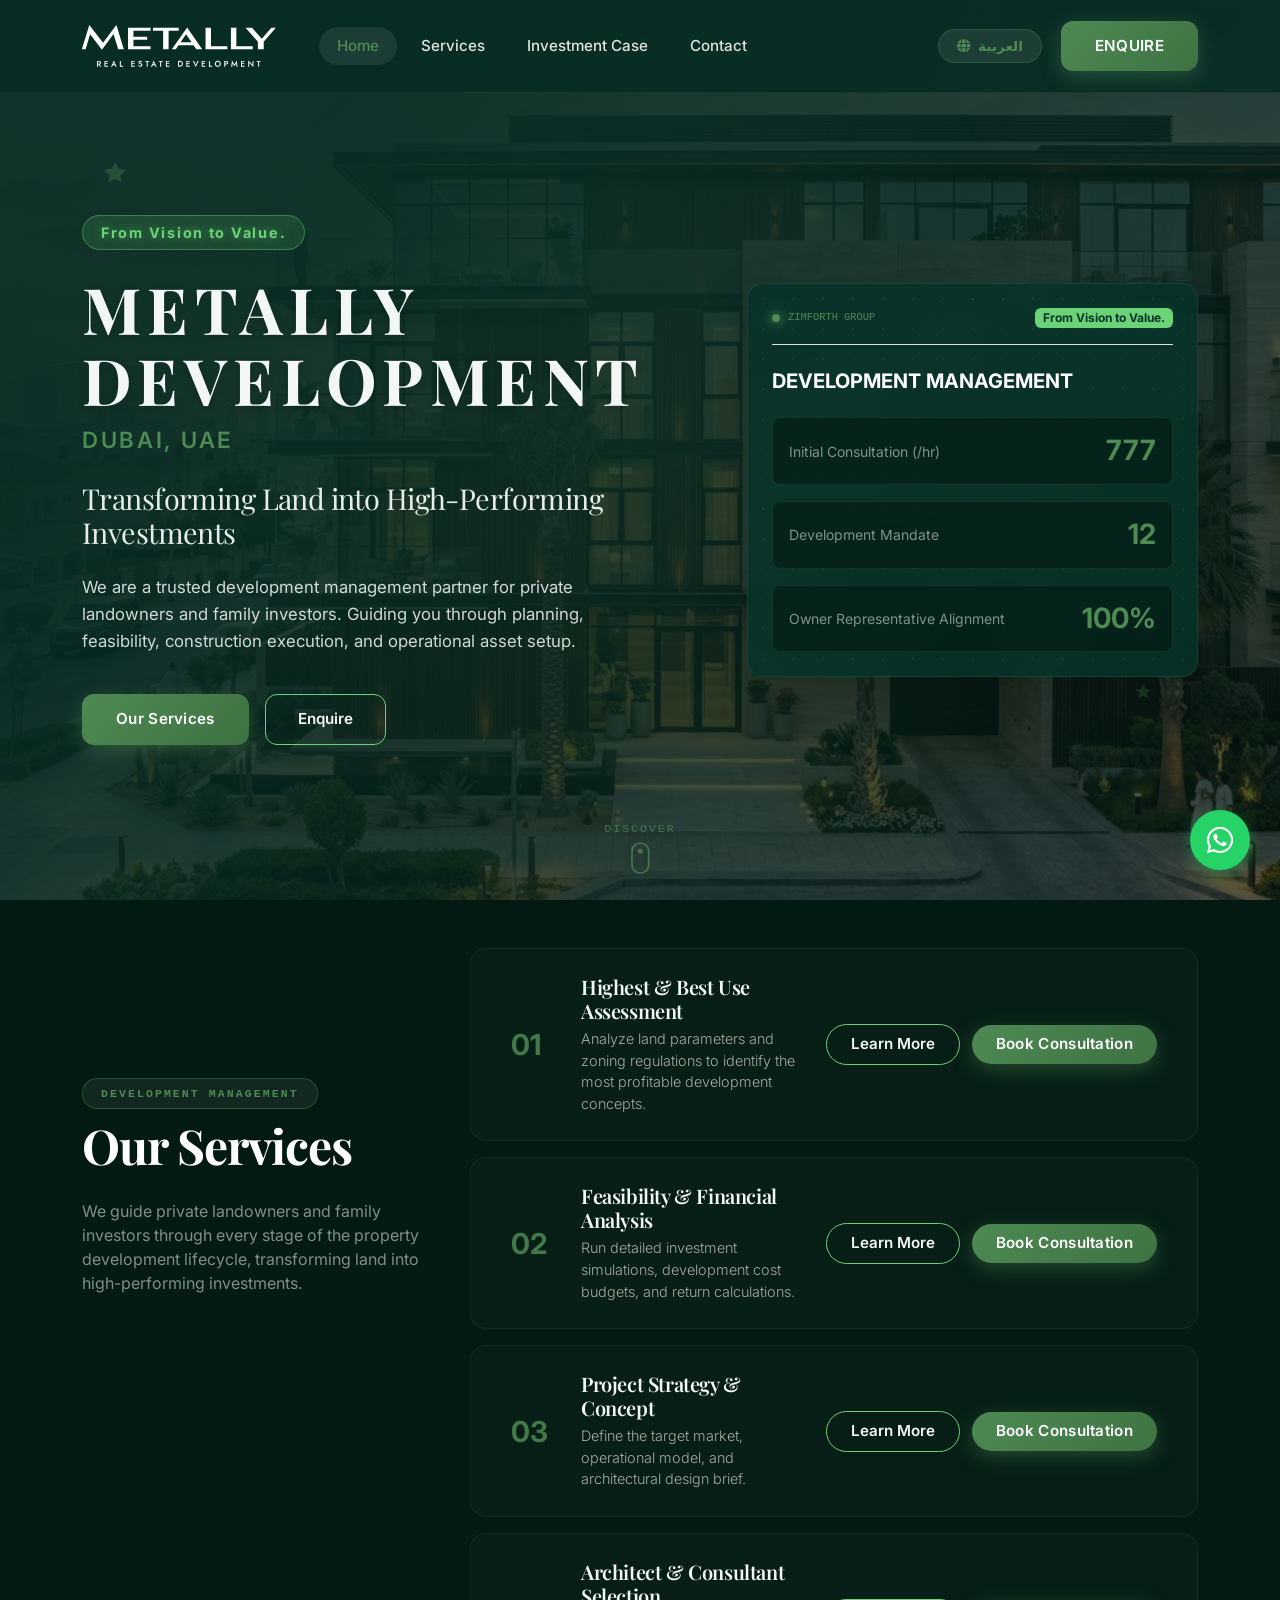
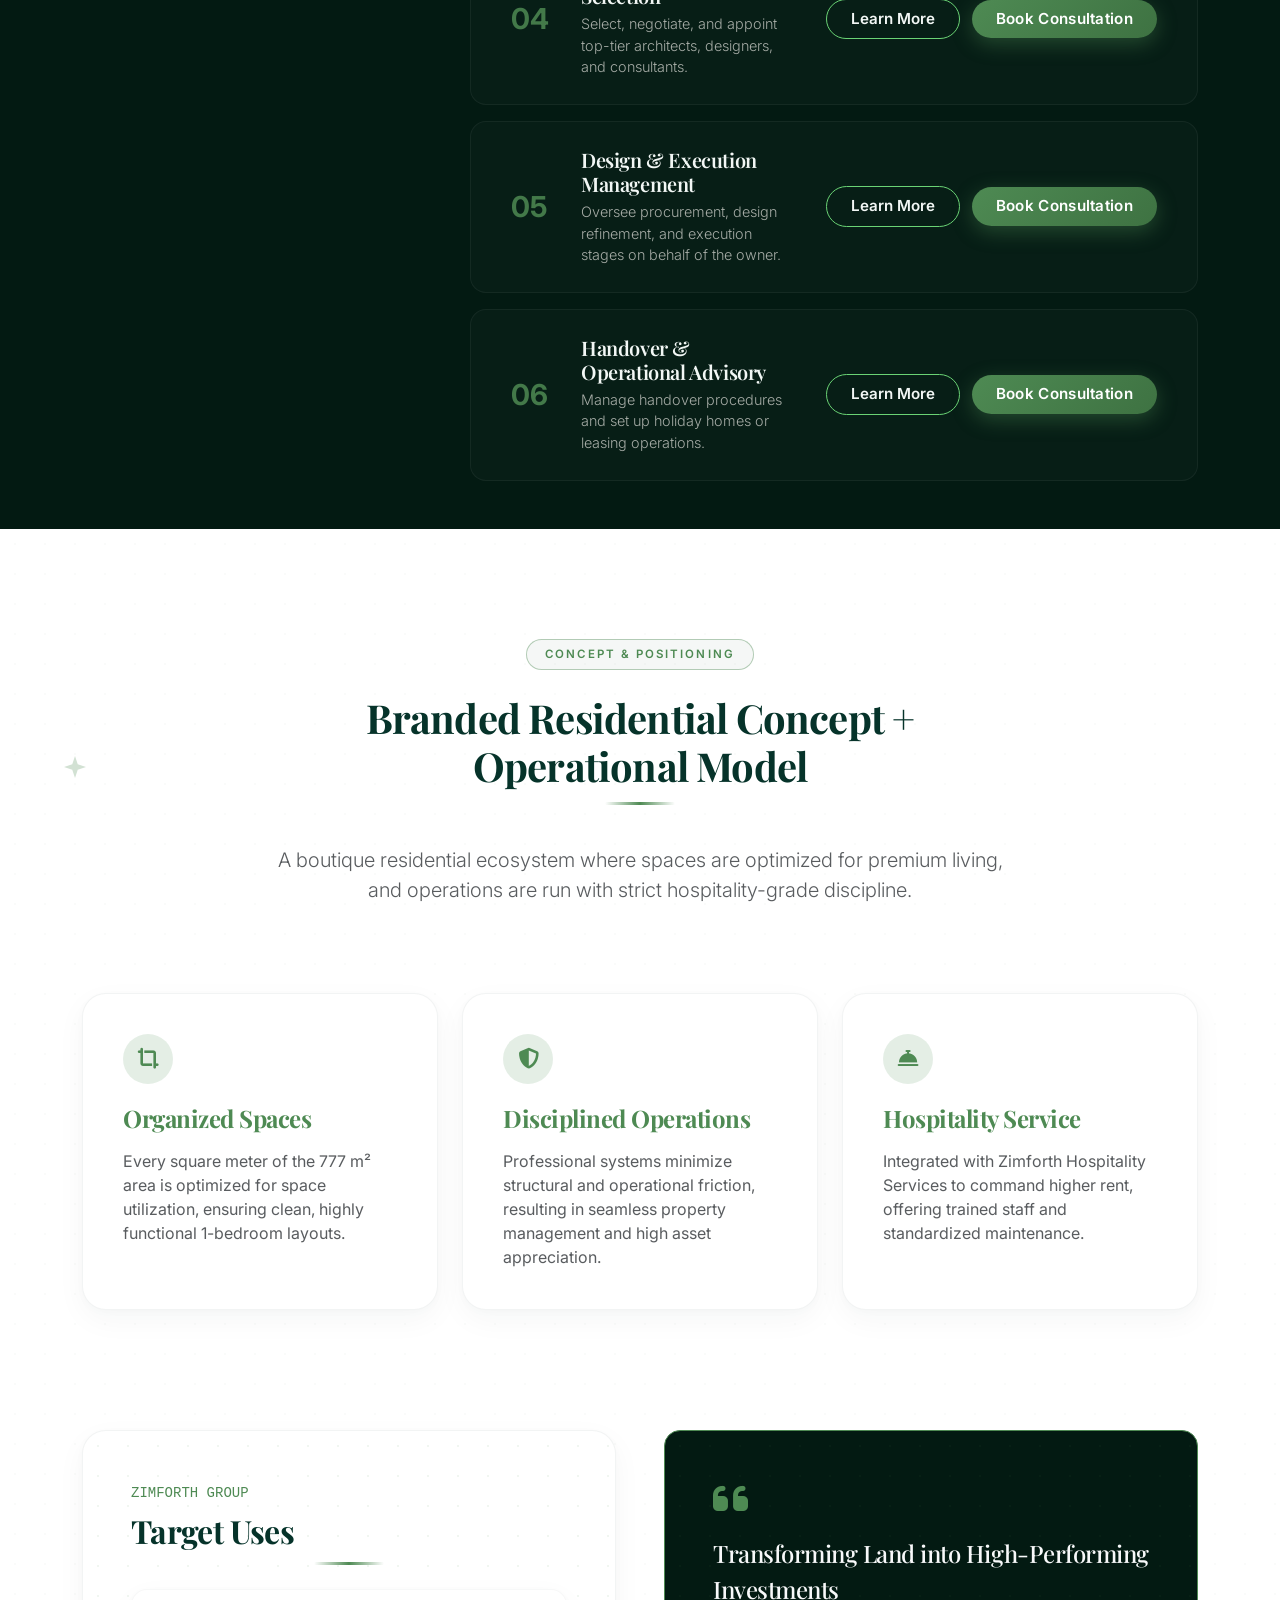
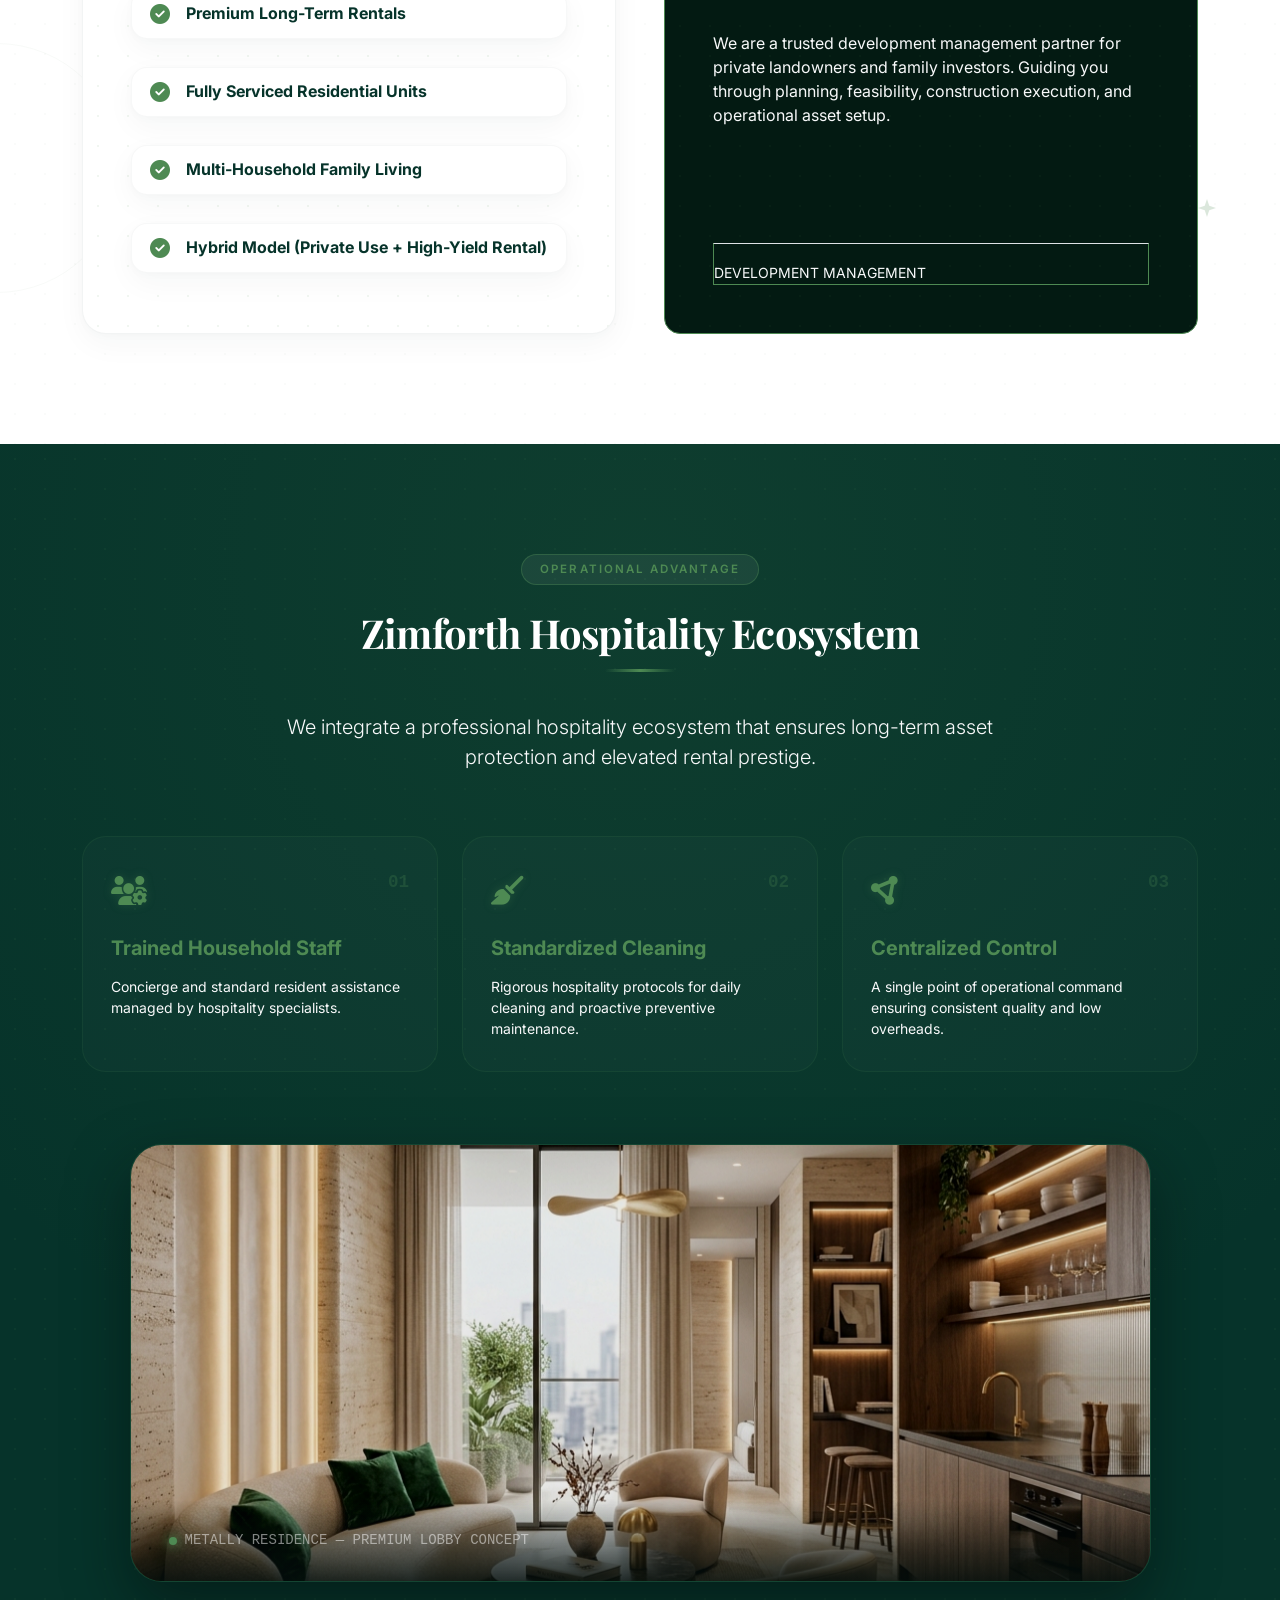
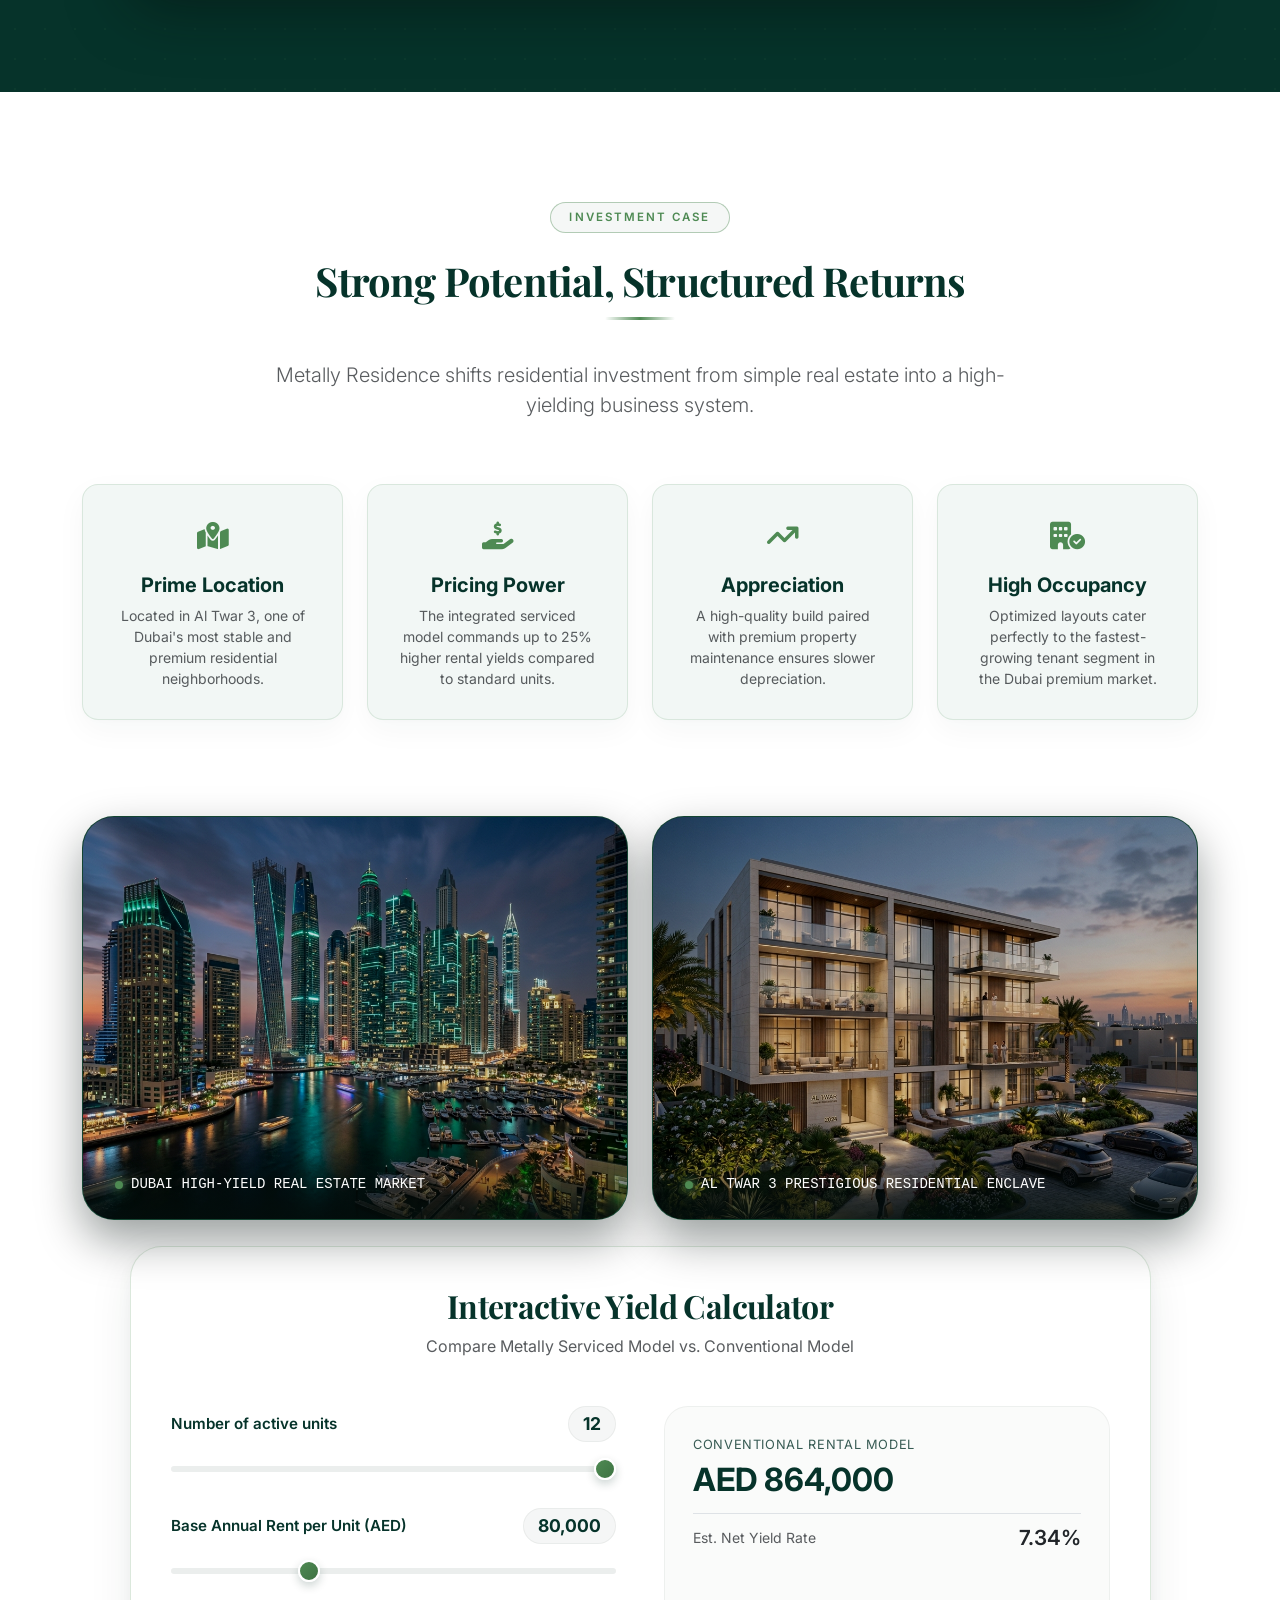
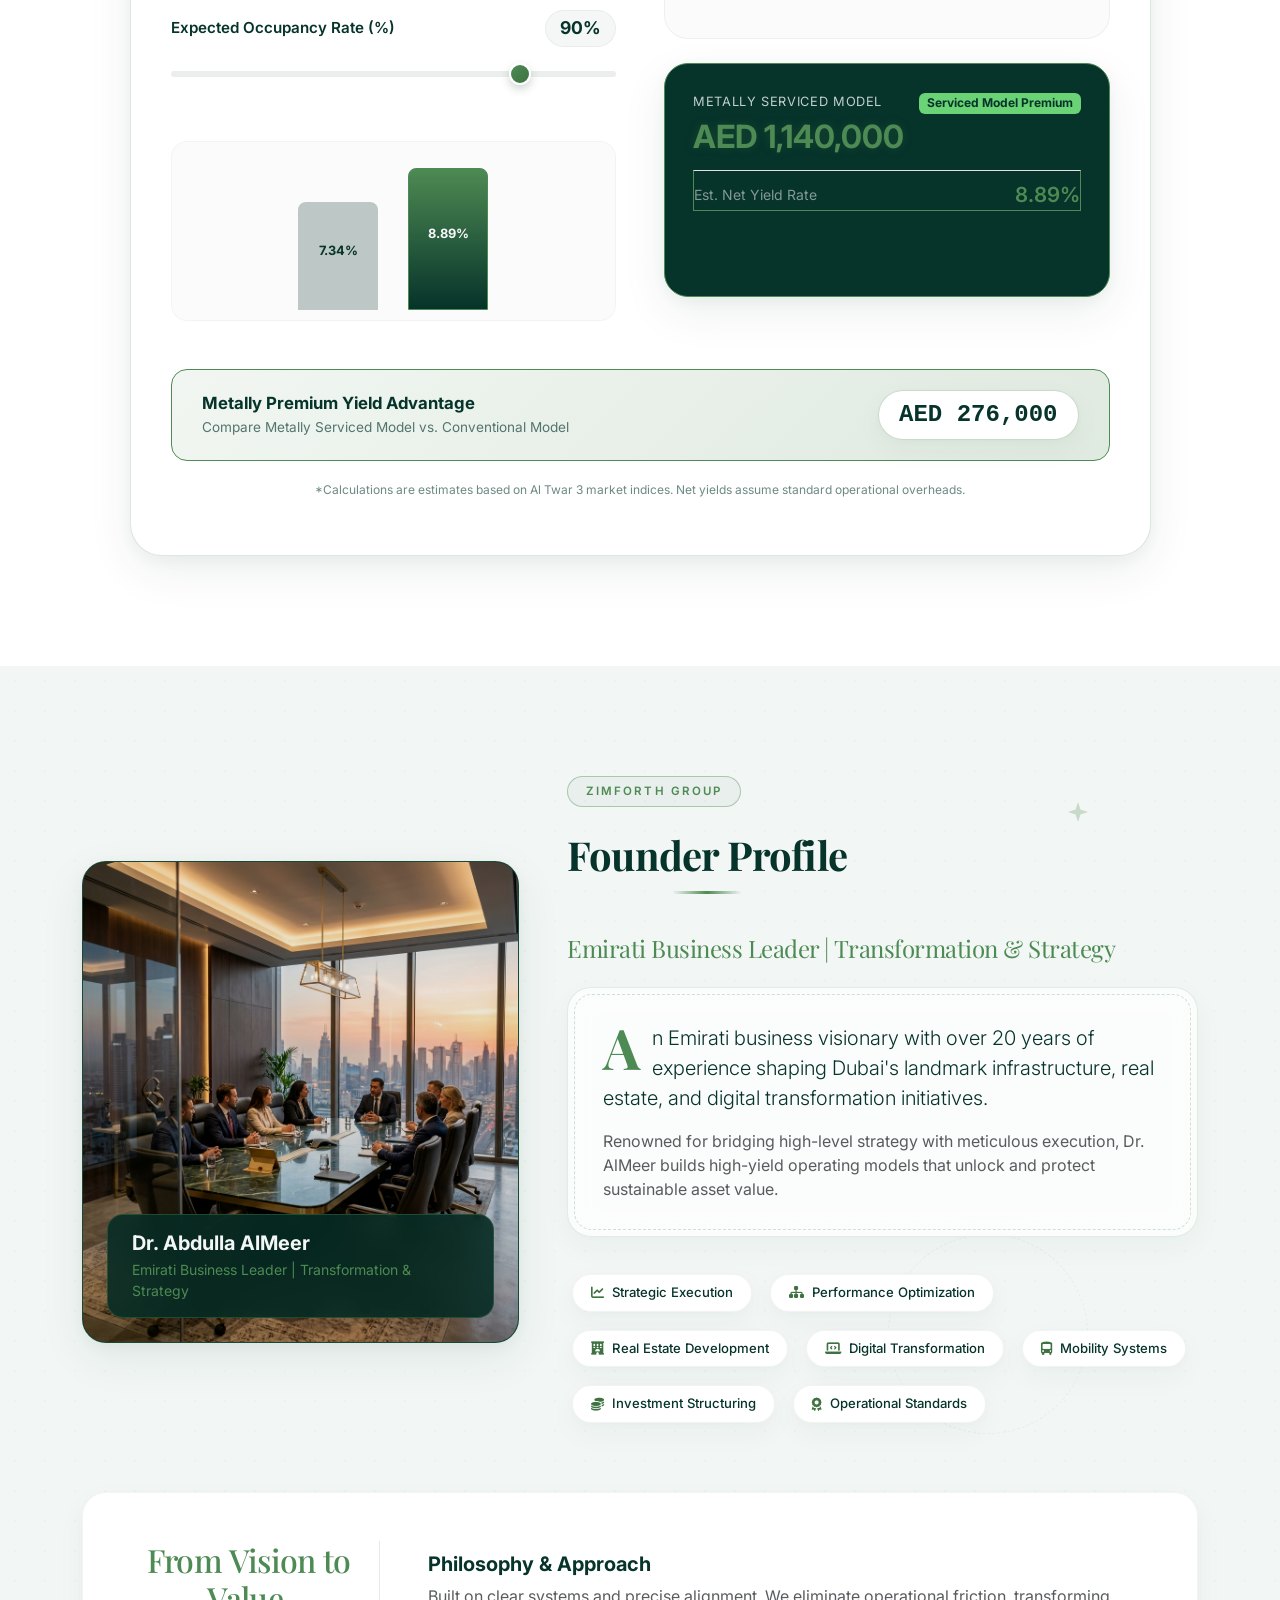
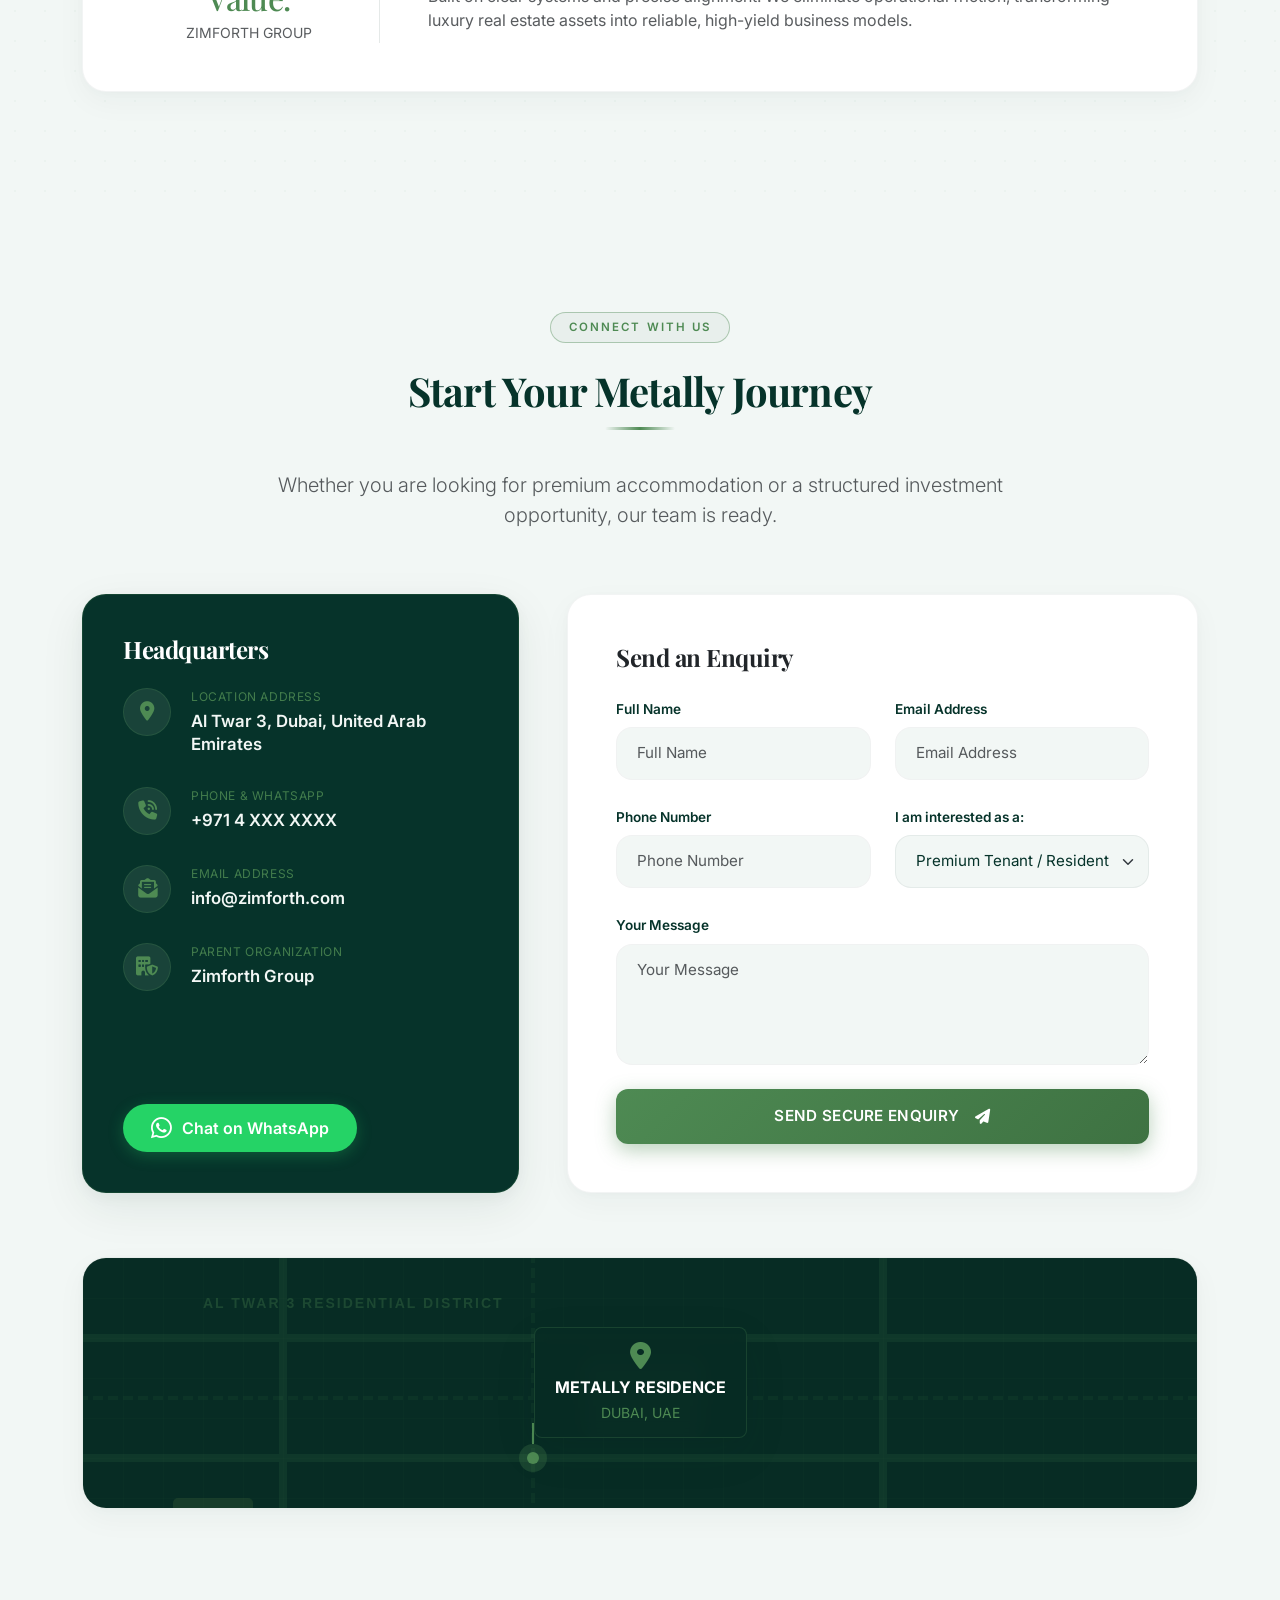
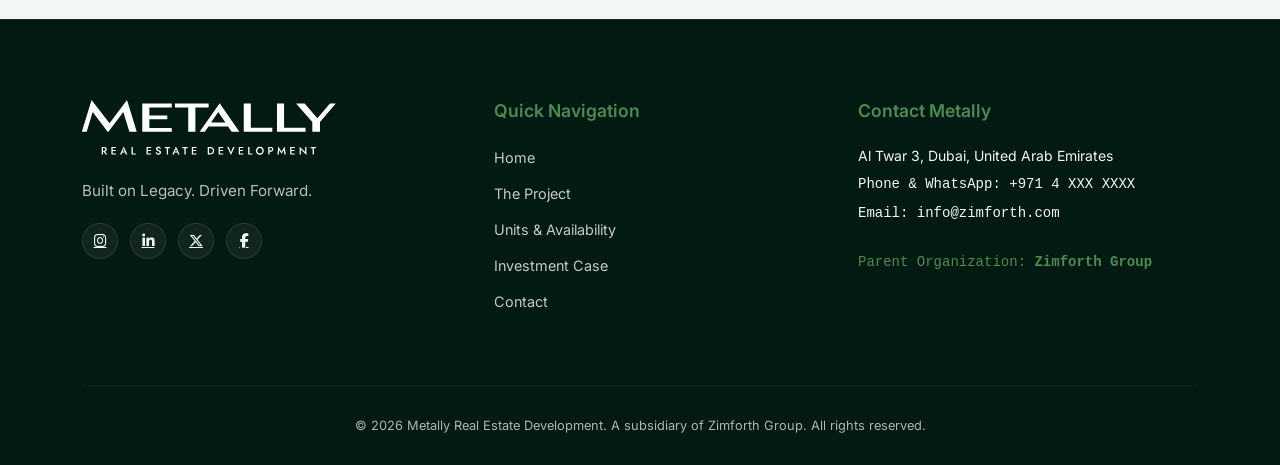
==== commit 67f1039f: "design: restore split-screen services layout with sticky left text and scrollable right cards" ====
--- a/index.html
+++ b/index.html
@@ -174,24 +174,22 @@
     <!-- Development Management Services Section -->
     <section id="services" class="py-5 bg-deep-green position-relative overflow-hidden">
       <div class="container position-relative z-index-2">
-        
-        <!-- Centered Section Header at the Top -->
-        <div class="row justify-content-center text-center mb-5 reveal-on-scroll">
+        <div class="row g-5">
+          
+          <!-- Sticky Left Side Text -->
+          <div class="col-lg-4">
+            <div class="service-sticky-sidebar reveal-on-scroll">
+              <span class="section-tag text-green font-monospace mb-2 d-inline-block" data-i18n="services-tag">DEVELOPMENT MANAGEMENT</span>
+              <h2 class="display-5 fw-bold text-white mb-4" data-i18n="services-title">Our Services</h2>
+              <p class="text-white-50 mb-0" data-i18n="services-desc">
+                We guide private landowners and family investors through every stage of the property development lifecycle, transforming land into high-performing investments.
+              </p>
+            </div>
+          </div>
+
+          <!-- Scrollable Right Column with Process Cards -->
           <div class="col-lg-8">
-            <span class="section-tag text-green font-monospace" data-i18n="services-tag">DEVELOPMENT MANAGEMENT</span>
-            <div class="mb-3">
-              <h2 class="h1 text-white fw-bold heading-green-accent" data-i18n="services-title">Our Services</h2>
-            </div>
-            <p class="lead text-white-50" data-i18n="services-desc">
-              We guide private landowners and family investors through every stage of the property development lifecycle, transforming land into high-performing investments.
-            </p>
-          </div>
-        </div>
-
-        <!-- Full-Width Centered Process Timeline Stack -->
-        <div class="row justify-content-center reveal-on-scroll">
-          <div class="col-lg-10 col-xl-9">
-            <div class="service-process-list">
+            <div class="service-process-list reveal-on-scroll">
               
               <!-- Stage 01 -->
               <div class="service-process-card" onclick="window.location.href='service-detail.html?service=1';">
@@ -285,6 +283,7 @@
 
             </div>
           </div>
+          
         </div>
       </div>
     </section>
--- a/assets/css/style.css
+++ b/assets/css/style.css
@@ -3034,6 +3034,17 @@
 }
 
 /* Service Process Timeline Layout (Minimal & Modern) */
+.service-sticky-sidebar {
+  position: sticky;
+  top: 130px;
+  height: fit-content;
+}
+@media (max-width: 991.98px) {
+  .service-sticky-sidebar {
+    position: static;
+    margin-bottom: 40px;
+  }
+}
 .service-process-list {
   display: flex;
   flex-direction: column;
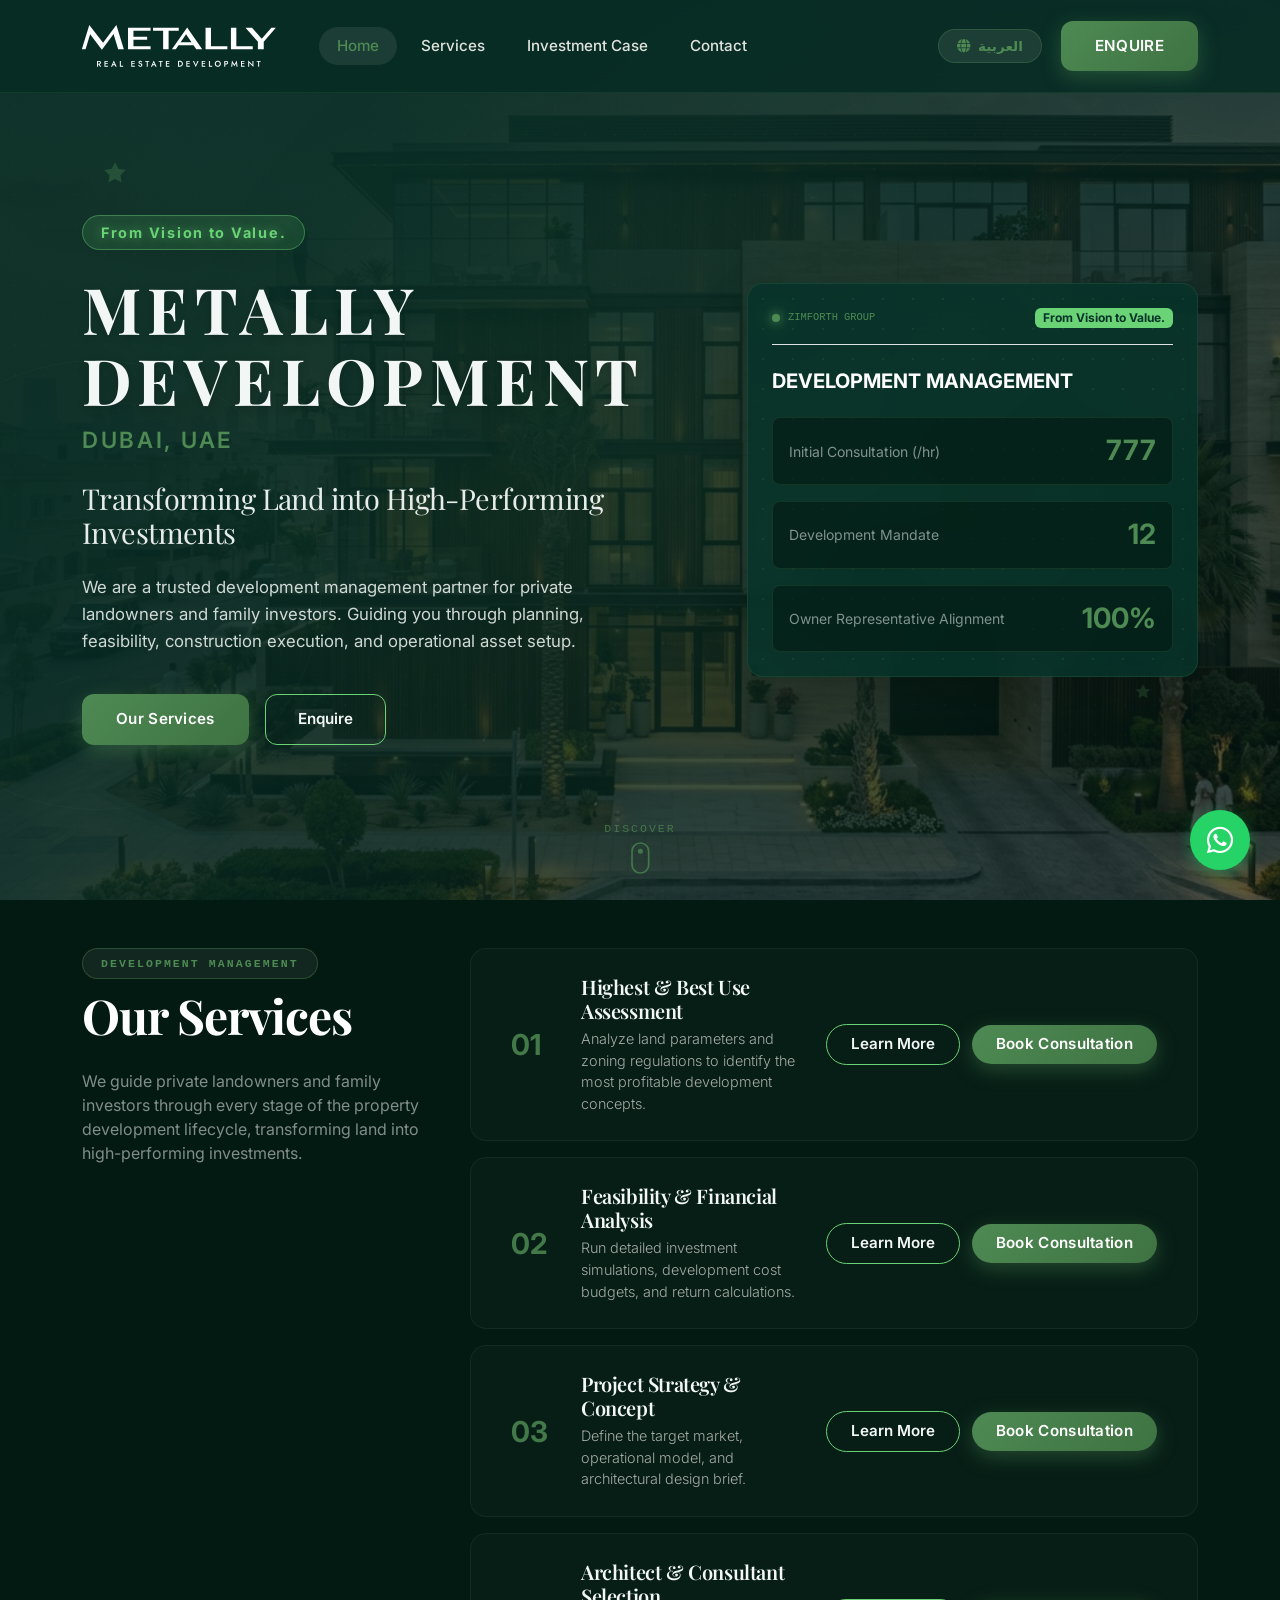
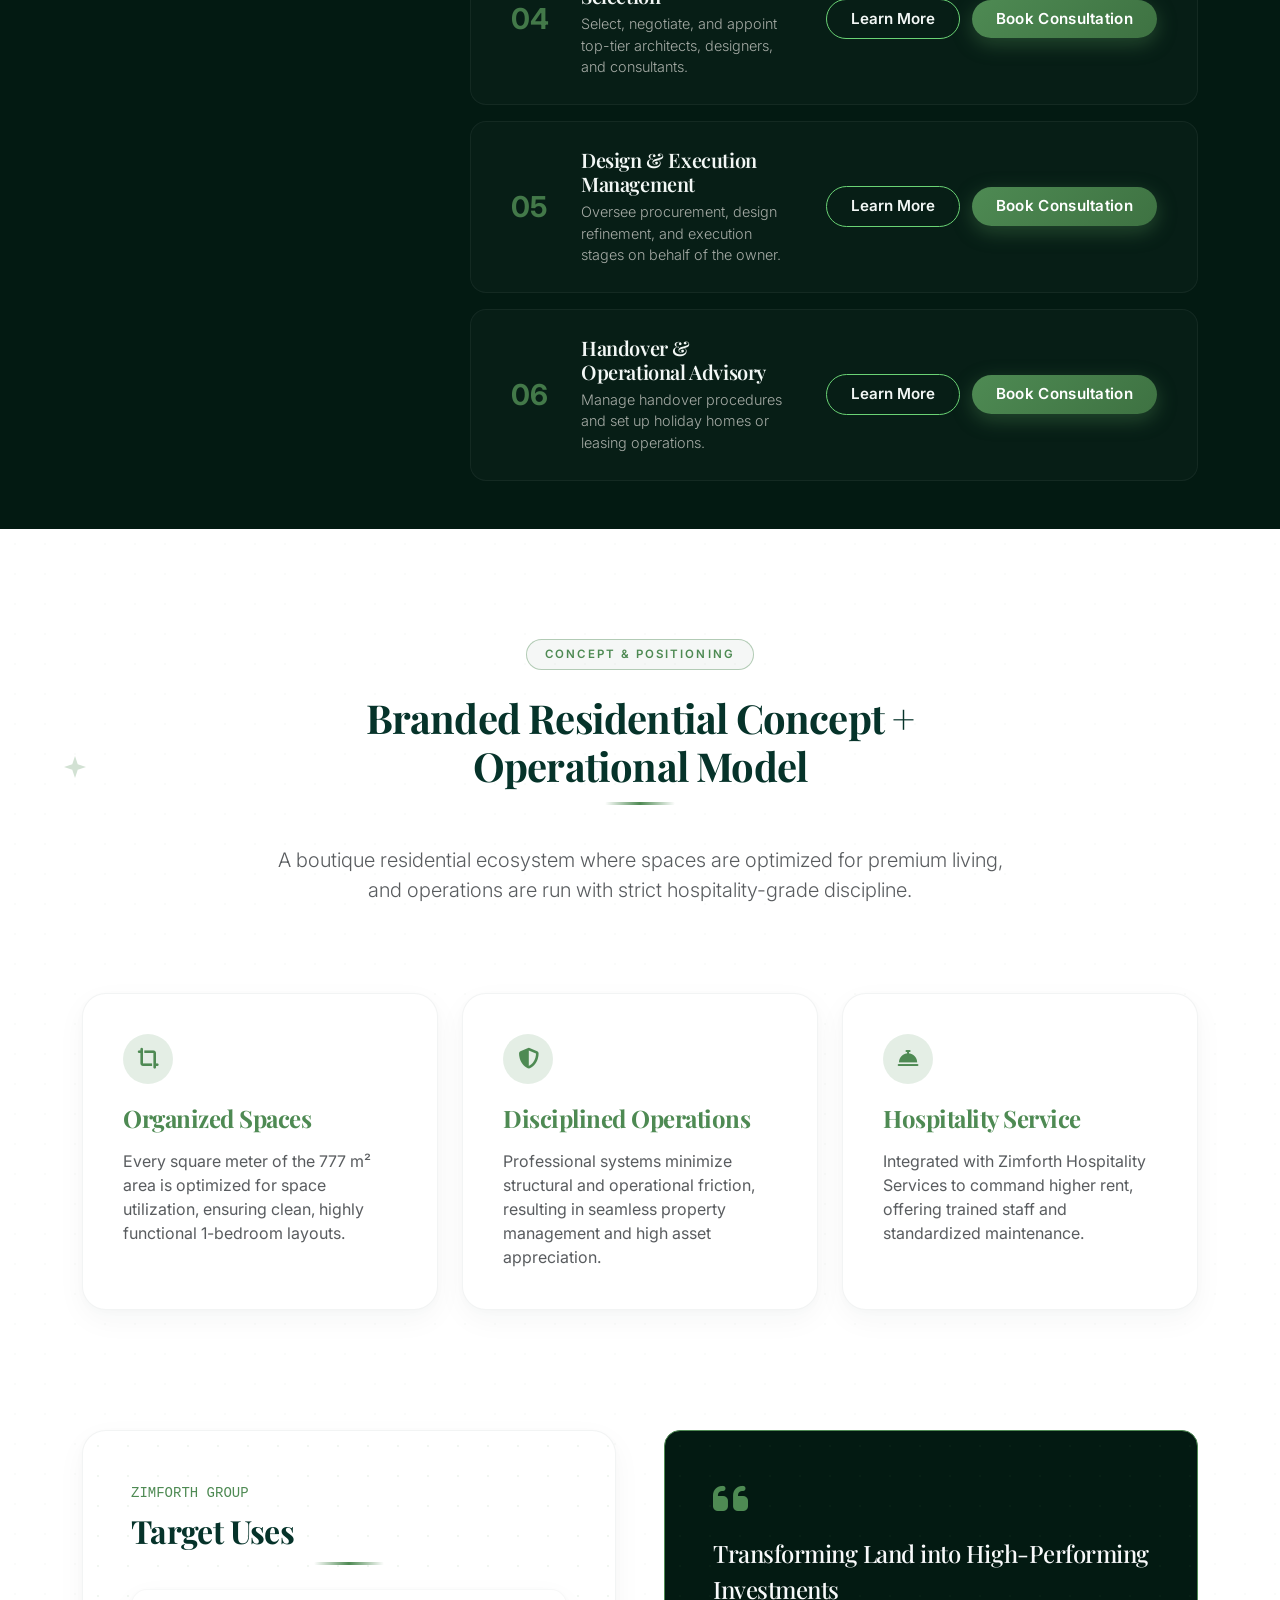
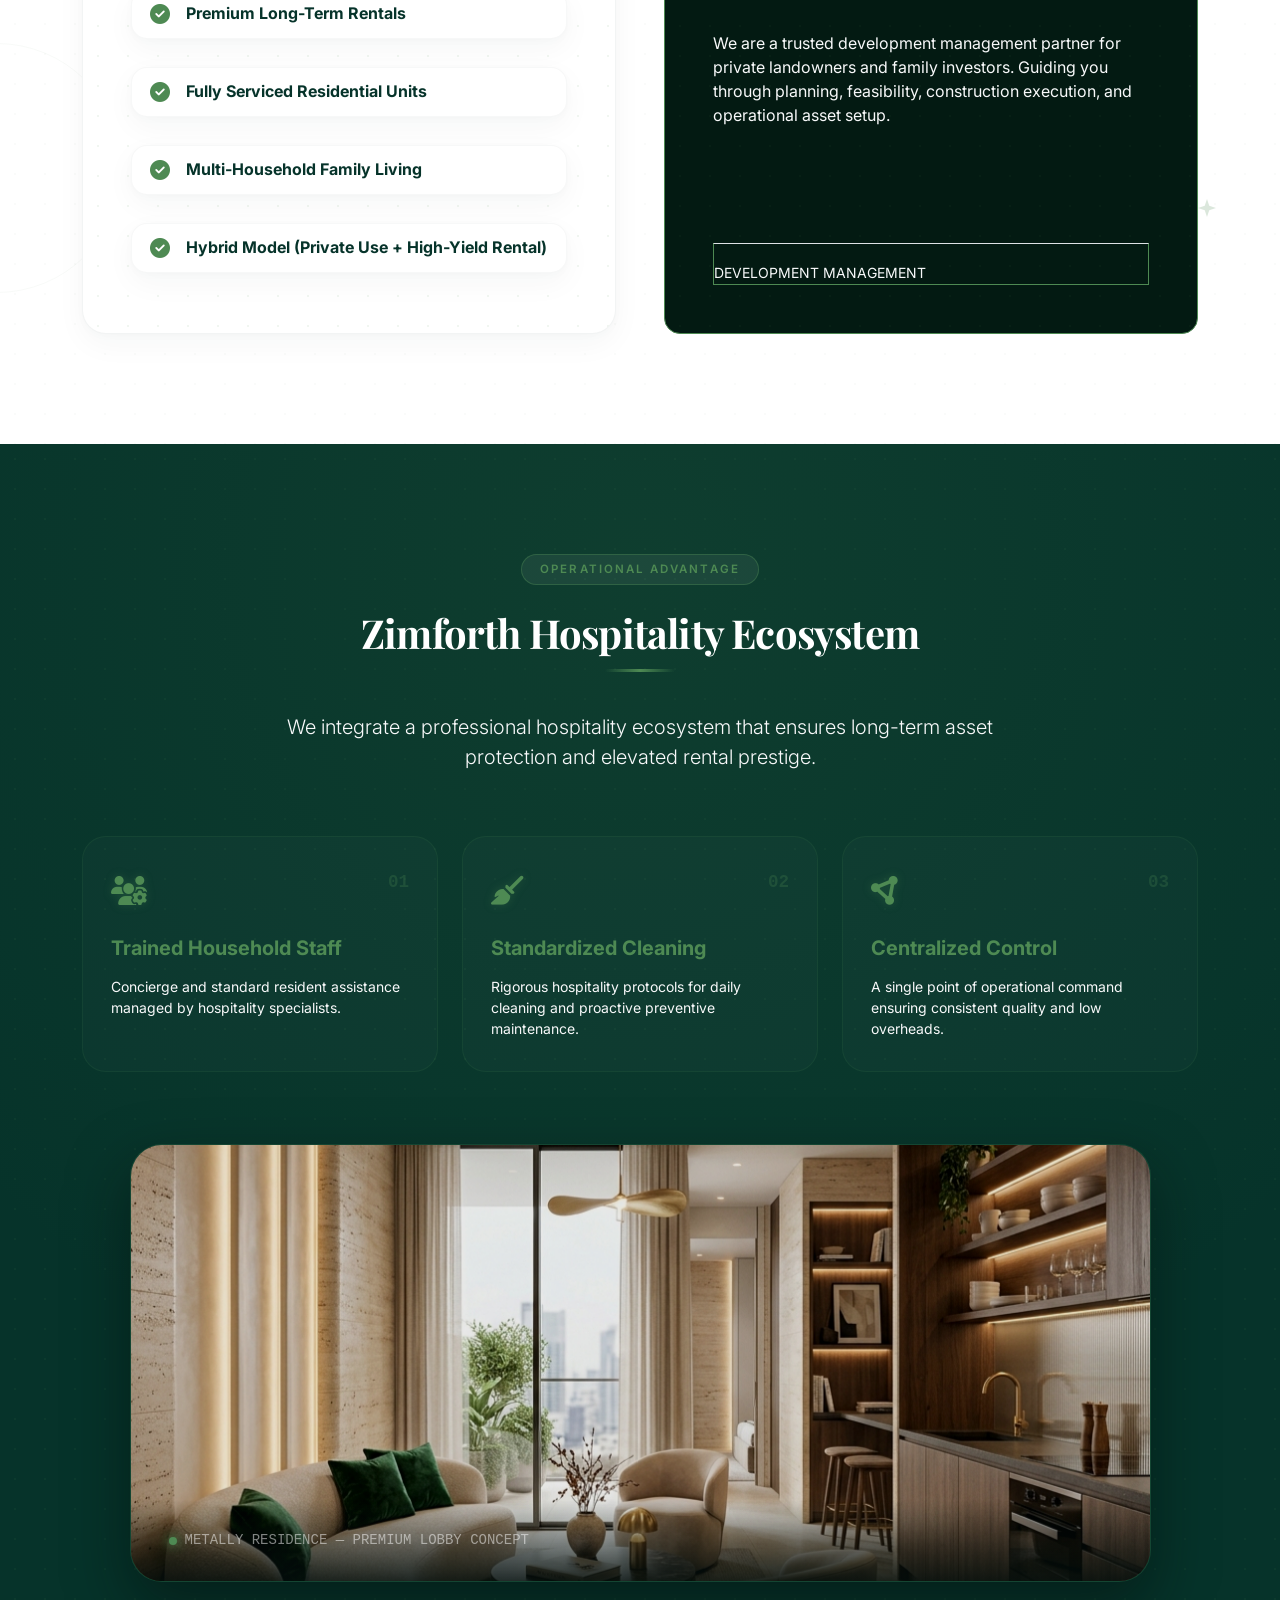
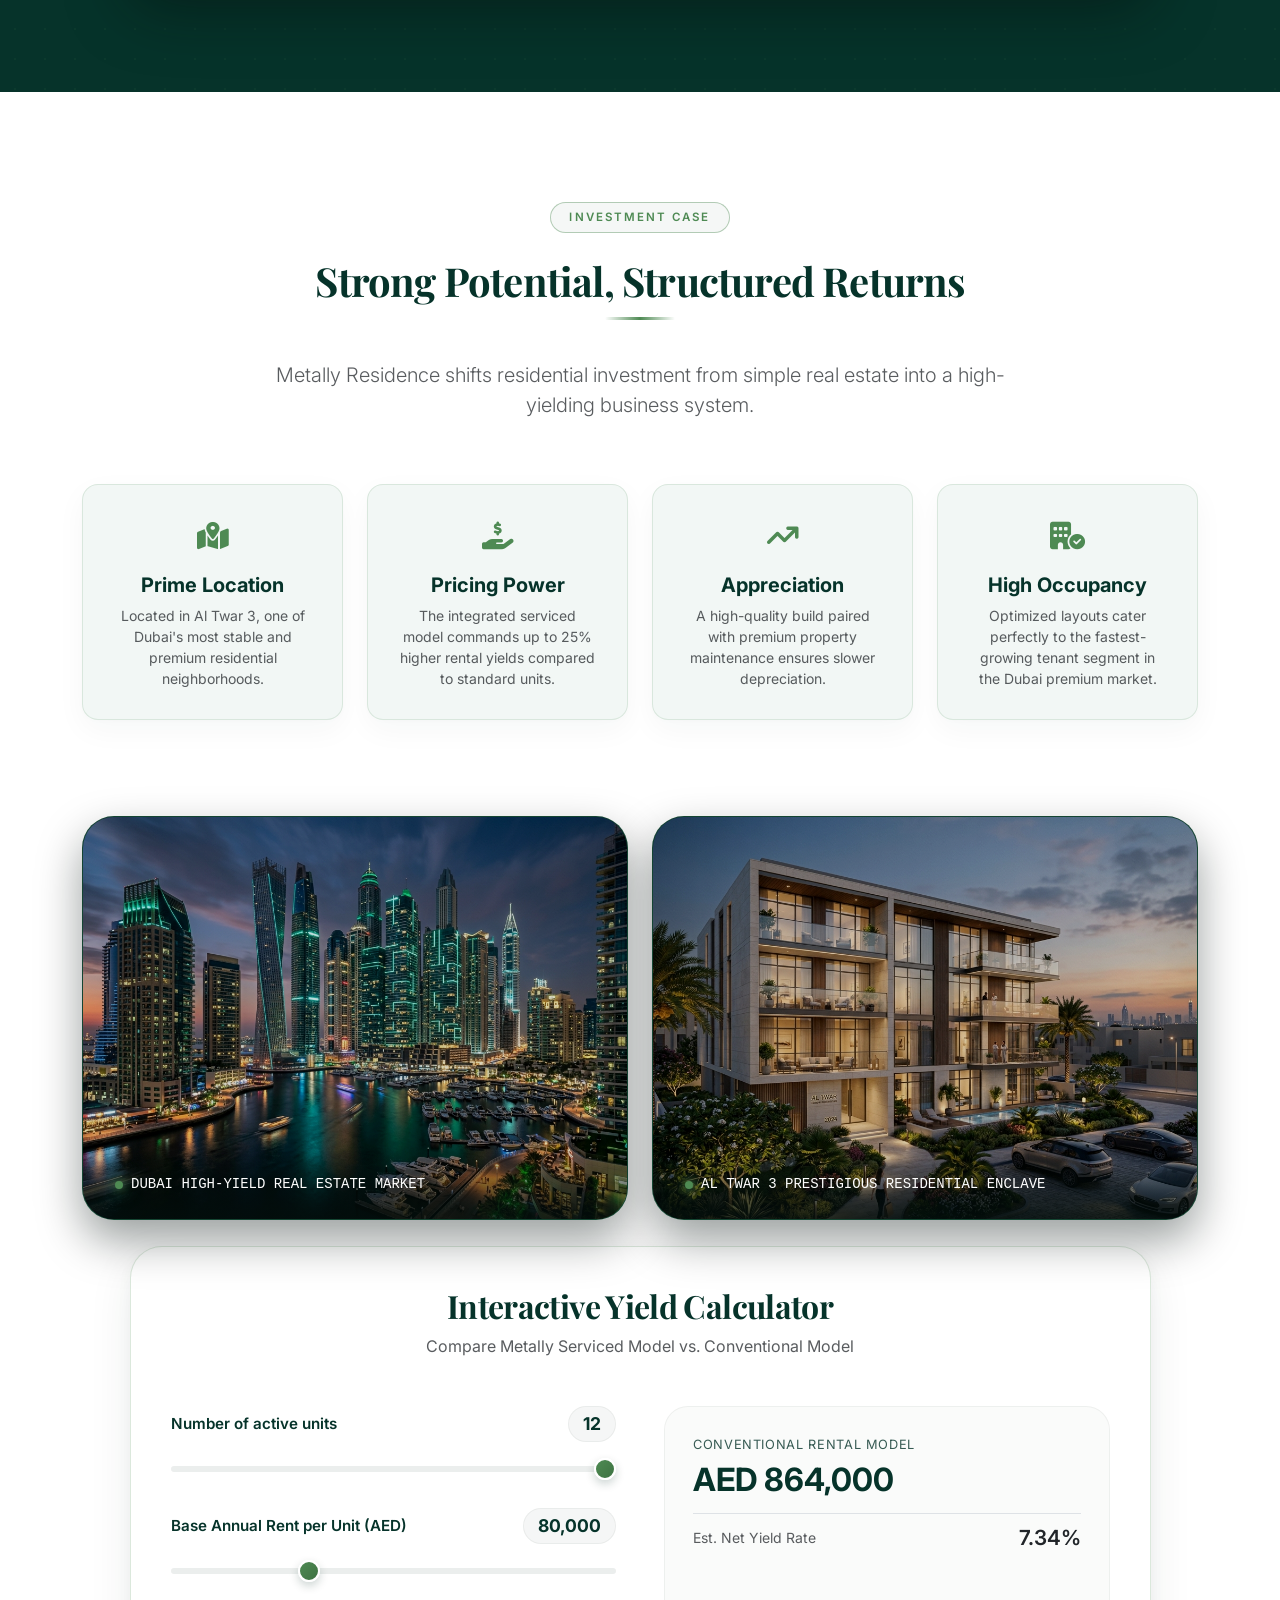
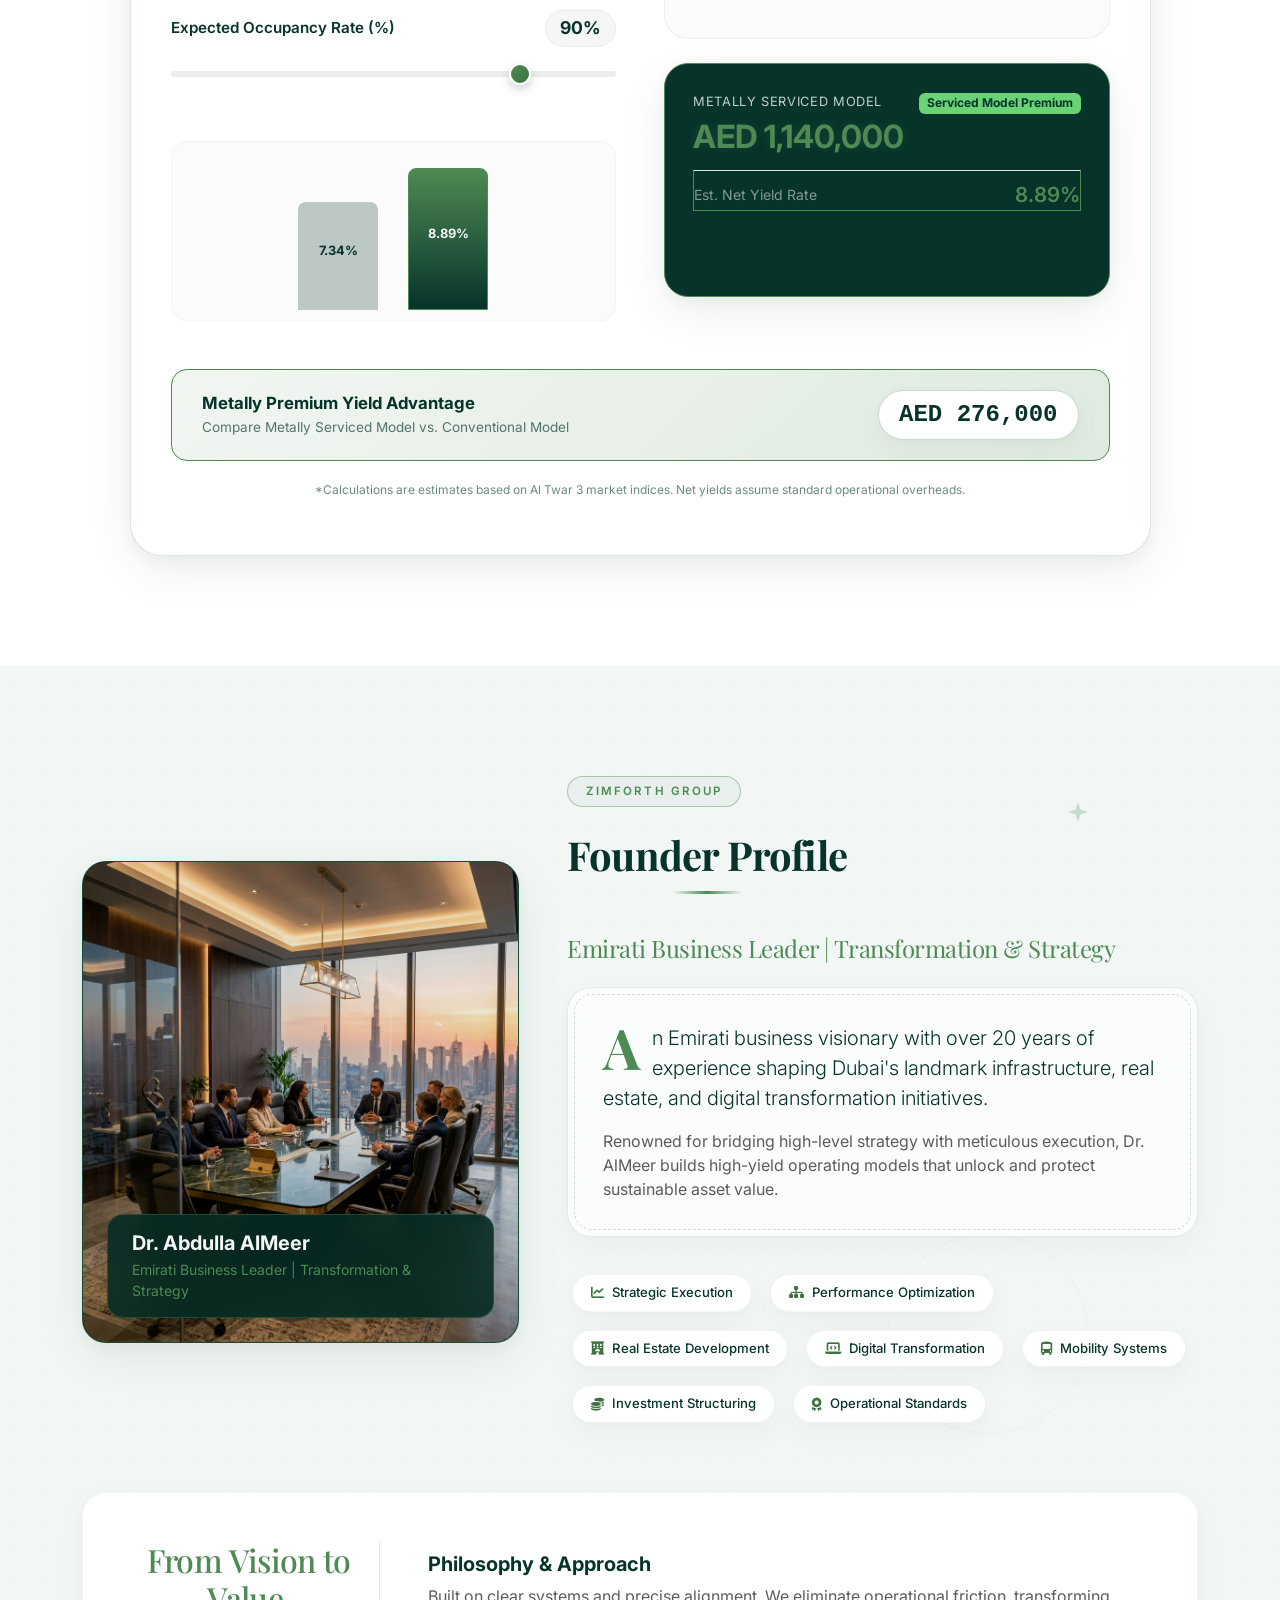
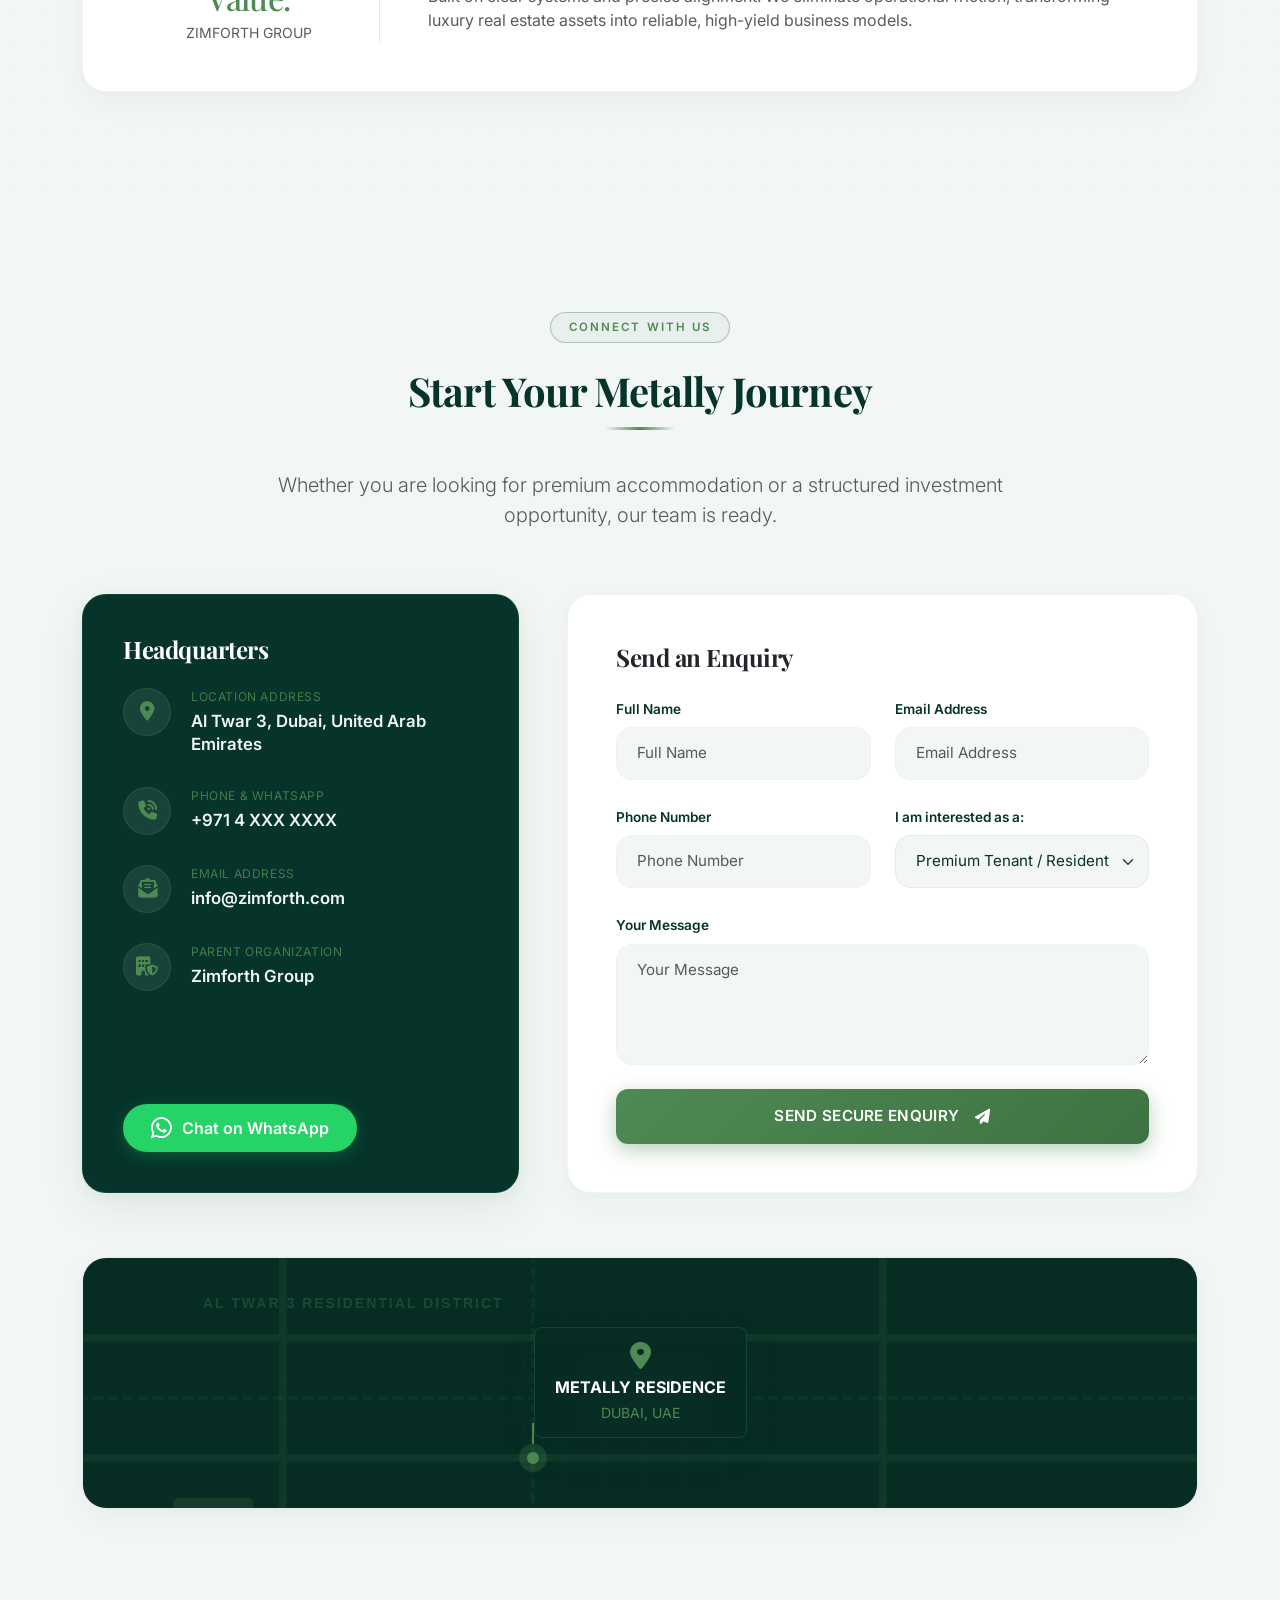
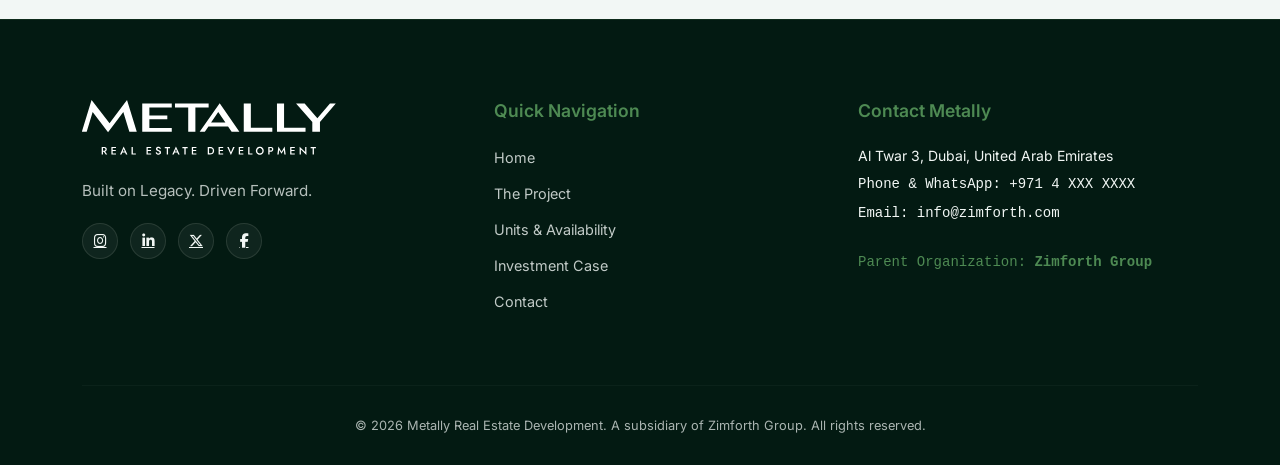
==== commit 500fccbf: "fix: change overflow-x to clip and remove section overflow-hidden to enable sticky positioning on se" ====
--- a/index.html
+++ b/index.html
@@ -172,7 +172,7 @@
     </section>
 
     <!-- Development Management Services Section -->
-    <section id="services" class="py-5 bg-deep-green position-relative overflow-hidden">
+    <section id="services" class="py-5 bg-deep-green position-relative">
       <div class="container position-relative z-index-2">
         <div class="row g-5">
           
--- a/assets/css/style.css
+++ b/assets/css/style.css
@@ -12,26 +12,34 @@
 
 /* Custom Variables */
 :root {
-  --primary-dark: #06332A;       /* Deep Pine Green from SS */
+  --primary-dark: #06332A;
+  /* Deep Pine Green from SS */
   --primary-dark-rgb: 6, 51, 42;
-  --secondary-olive: #4E8A53;     /* Vibrant Sage/Leaf Green from SS */
+  --secondary-olive: #4E8A53;
+  /* Vibrant Sage/Leaf Green from SS */
   --secondary-olive-rgb: 78, 138, 83;
-  --accent-leaf: #4E8A53;         /* Sharp vibrant accent green */
-  --accent-leaf-bright: #6AD375;  /* Brighter, highly visible green for dark backgrounds */
+  --accent-leaf: #4E8A53;
+  /* Sharp vibrant accent green */
+  --accent-leaf-bright: #6AD375;
+  /* Brighter, highly visible green for dark backgrounds */
   --accent-leaf-rgb: 78, 138, 83;
   --accent-leaf-dark: #3E7242;
-  --bg-cream: #F2F7F5;            /* Soft, clean off-white mint from SS */
+  --bg-cream: #F2F7F5;
+  /* Soft, clean off-white mint from SS */
   --bg-white: #FFFFFF;
-  --bg-deep-green: #031A12;       /* Near-black jungle green from SS */
-  --text-dark: #06332A;           /* Deep pine green for text */
-  --text-muted: #53756E;          /* Soft organic slate teal-green */
+  --bg-deep-green: #031A12;
+  /* Near-black jungle green from SS */
+  --text-dark: #06332A;
+  /* Deep pine green for text */
+  --text-muted: #53756E;
+  /* Soft organic slate teal-green */
   --text-light: #F2F7F5;
-  
+
   /* Gold Accents - Mapped to premium, sophisticated gold colors */
   --accent-gold: #C5A880;
   --accent-gold-dark: #A3835B;
   --shadow-gold: 0 0 25px rgba(197, 168, 128, 0.35);
-  
+
   /* Fonts */
   --font-header: 'Playfair Display', 'Outfit', 'Plus Jakarta Sans', system-ui, sans-serif;
   --font-sans: 'TT Interphases Pro', 'Inter', system-ui, -apple-system, sans-serif;
@@ -42,7 +50,7 @@
   --shadow-medium: 0 15px 45px rgba(6, 51, 42, 0.08), 0 4px 15px rgba(6, 51, 42, 0.04);
   --shadow-inset: inset 0 2px 5px rgba(6, 51, 42, 0.05);
   --shadow-leaf: 0 0 25px rgba(78, 138, 83, 0.35);
-  
+
   /* Radii */
   --radius-sm: 8px;
   --radius-md: 16px;
@@ -64,9 +72,10 @@
   box-sizing: border-box;
 }
 
-html, body {
+html,
+body {
   max-width: 100vw;
-  overflow-x: hidden;
+  overflow-x: clip;
 }
 
 body {
@@ -75,7 +84,7 @@
   word-wrap: break-word;
   word-break: break-word;
   color: var(--text-dark);
-  overflow-x: hidden;
+  overflow-x: clip;
   transition: opacity 0.2s ease;
 }
 
@@ -83,10 +92,11 @@
 body.en-font {
   font-family: var(--font-sans);
 }
-body.en-font h1, 
-body.en-font h2, 
-body.en-font h3, 
-body.en-font h4, 
+
+body.en-font h1,
+body.en-font h2,
+body.en-font h3,
+body.en-font h4,
 body.en-font .navbar-brand {
   font-family: var(--font-header);
   letter-spacing: -0.02em;
@@ -95,10 +105,11 @@
 body.ar-font {
   font-family: var(--font-arabic);
 }
-body.ar-font h1, 
-body.ar-font h2, 
-body.ar-font h3, 
-body.ar-font h4, 
+
+body.ar-font h1,
+body.ar-font h2,
+body.ar-font h3,
+body.ar-font h4,
 body.ar-font .navbar-brand,
 body.ar-font .nav-link,
 body.ar-font button {
@@ -111,14 +122,17 @@
   width: 8px;
   height: 8px;
 }
+
 ::-webkit-scrollbar-track {
   background: var(--bg-cream);
 }
+
 ::-webkit-scrollbar-thumb {
   background: linear-gradient(180deg, var(--primary-dark), var(--secondary-olive));
   border-radius: 10px;
   border: 2px solid var(--bg-cream);
 }
+
 ::-webkit-scrollbar-thumb:hover {
   background: var(--accent-leaf-dark);
 }
@@ -130,20 +144,46 @@
 }
 
 /* Utility Classes */
-.text-gold { color: var(--accent-leaf); }
-.text-green { color: var(--accent-leaf); }
-.bg-deep-green { background-color: var(--bg-deep-green); }
-.bg-cream { background-color: var(--bg-cream); }
-.bg-green { background-color: var(--accent-leaf-bright) !important; color: var(--primary-dark) !important; font-weight: 700; }
-.border-gold { border: 1px solid var(--accent-leaf); }
-.border-green { border: 1px solid var(--accent-leaf); }
-.text-justify { text-align: justify; }
+.text-gold {
+  color: var(--accent-leaf);
+}
+
+.text-green {
+  color: var(--accent-leaf);
+}
+
+.bg-deep-green {
+  background-color: var(--bg-deep-green);
+}
+
+.bg-cream {
+  background-color: var(--bg-cream);
+}
+
+.bg-green {
+  background-color: var(--accent-leaf-bright) !important;
+  color: var(--primary-dark) !important;
+  font-weight: 700;
+}
+
+.border-gold {
+  border: 1px solid var(--accent-leaf);
+}
+
+.border-green {
+  border: 1px solid var(--accent-leaf);
+}
+
+.text-justify {
+  text-align: justify;
+}
 
 /* Section Spacing */
 section {
   padding: 110px 0;
   position: relative;
 }
+
 @media (max-width: 768px) {
   section {
     padding: 70px 0;
@@ -166,12 +206,14 @@
   margin-bottom: 24px;
   font-weight: 600;
 }
+
 .bg-deep-green .section-tag {
   background-color: rgba(250, 247, 242, 0.06);
 }
 
 /* Custom Modern Green Buttons */
-.btn-gold, .btn-green {
+.btn-gold,
+.btn-green {
   background: linear-gradient(135deg, var(--accent-leaf), var(--accent-leaf-dark));
   color: var(--bg-white) !important;
   font-weight: 600;
@@ -186,16 +228,21 @@
   align-items: center;
   gap: 8px;
 }
-.btn-gold:hover, .btn-green:hover {
+
+.btn-gold:hover,
+.btn-green:hover {
   transform: translateY(-3px);
   box-shadow: var(--shadow-leaf);
   background: linear-gradient(135deg, var(--accent-leaf-dark), var(--accent-leaf));
 }
-.btn-gold:active, .btn-green:active {
+
+.btn-gold:active,
+.btn-green:active {
   transform: translateY(1px);
 }
 
-.btn-outline-gold, .btn-outline-green {
+.btn-outline-gold,
+.btn-outline-green {
   background: transparent;
   color: var(--bg-cream) !important;
   border: 1.5px solid var(--accent-leaf-bright);
@@ -208,7 +255,9 @@
   align-items: center;
   gap: 8px;
 }
-.btn-outline-gold:hover, .btn-outline-green:hover {
+
+.btn-outline-gold:hover,
+.btn-outline-green:hover {
   background: rgba(78, 138, 83, 0.08);
   color: var(--accent-leaf) !important;
   transform: translateY(-3px);
@@ -223,6 +272,7 @@
   border: 1px solid rgba(78, 138, 83, 0.15);
   box-shadow: var(--shadow-soft);
 }
+
 .glass-panel-dark {
   background: rgba(6, 51, 42, 0.85);
   backdrop-filter: blur(25px);
@@ -245,11 +295,13 @@
   overflow: hidden;
   z-index: 2;
 }
+
 @media (max-width: 768px) {
   .soft-card {
     padding: 24px;
   }
 }
+
 .soft-card:hover {
   transform: translateY(-6px);
   box-shadow: var(--shadow-medium);
@@ -267,17 +319,21 @@
 .navbar {
   transition: var(--transition-smooth);
   padding: 20px 0;
-  background: rgba(7, 44, 36, 0.85) !important; /* Premium semi-transparent dark emerald by default to prevent visibility loss */
+  background: rgba(7, 44, 36, 0.85) !important;
+  /* Premium semi-transparent dark emerald by default to prevent visibility loss */
   backdrop-filter: blur(15px);
   -webkit-backdrop-filter: blur(15px);
-  z-index: 2000; /* Extremely high z-index to guarantee absolute top visibility */
+  z-index: 2000;
+  /* Extremely high z-index to guarantee absolute top visibility */
   border-bottom: 1.5px solid rgba(78, 138, 83, 0.15);
 }
 
 /* Fully visible, high-contrast navbar state on scroll */
 .navbar.scrolled {
-  background: #051F19 !important; /* Pure solid high-contrast dark green - NO transparency overlay leaks */
-  border-bottom: 2px solid var(--accent-leaf) !important; /* Elegant green borderline for clarity over white */
+  background: #051F19 !important;
+  /* Pure solid high-contrast dark green - NO transparency overlay leaks */
+  border-bottom: 2px solid var(--accent-leaf) !important;
+  /* Elegant green borderline for clarity over white */
   padding: 10px 0;
   box-shadow: 0 10px 40px rgba(4, 22, 18, 0.2) !important;
 }
@@ -286,25 +342,31 @@
   display: flex;
   align-items: center;
 }
+
 .brand-logo-img {
   height: 42px;
   width: auto;
   transition: var(--transition-smooth);
 }
+
 .navbar.scrolled .brand-logo-img {
   height: 36px;
 }
+
 .navbar-brand:hover .brand-logo-img {
   transform: scale(1.03);
 }
+
 .footer-logo-img {
   height: 55px;
   width: auto;
   transition: var(--transition-smooth);
 }
+
 .footer-logo-img:hover {
   transform: scale(1.03);
 }
+
 .brand-title {
   font-size: 1.6rem;
   font-weight: 700;
@@ -313,6 +375,7 @@
   line-height: 1;
   transition: var(--transition-fast);
 }
+
 .brand-subtitle {
   font-size: 0.55rem;
   letter-spacing: 0.2em;
@@ -326,9 +389,11 @@
 .navbar.scrolled .brand-title {
   color: #FFFFFF !important;
 }
+
 .navbar.scrolled .nav-link {
   color: rgba(255, 255, 255, 0.85) !important;
 }
+
 .navbar.scrolled .nav-link:hover,
 .navbar.scrolled .nav-link.active {
   color: var(--accent-leaf) !important;
@@ -344,7 +409,9 @@
   border-radius: 50px;
   transition: var(--transition-fast);
 }
-.nav-link:hover, .nav-link.active {
+
+.nav-link:hover,
+.nav-link.active {
   color: var(--accent-leaf) !important;
   background-color: rgba(250, 247, 242, 0.08);
 }
@@ -359,6 +426,7 @@
   border-radius: 50px;
   transition: var(--transition-smooth);
 }
+
 .lang-btn:hover {
   background-color: var(--accent-leaf);
   color: var(--bg-white) !important;
@@ -370,8 +438,10 @@
   .navbar {
     padding: 14px 0;
   }
+
   .navbar-collapse {
-    background: rgba(5, 31, 25, 0.98) !important; /* Full solid overlay glass menu */
+    background: rgba(5, 31, 25, 0.98) !important;
+    /* Full solid overlay glass menu */
     backdrop-filter: blur(25px);
     -webkit-backdrop-filter: blur(25px);
     border: 1.5px solid rgba(78, 138, 83, 0.25) !important;
@@ -381,22 +451,27 @@
     box-shadow: var(--shadow-medium);
     animation: slideDownMenu 0.4s cubic-bezier(0.16, 1, 0.3, 1) forwards;
   }
+
   @keyframes slideDownMenu {
     from {
       opacity: 0;
       transform: translateY(-10px);
     }
+
     to {
       opacity: 1;
       transform: translateY(0);
     }
   }
+
   .navbar-nav {
     align-items: flex-start !important;
   }
+
   .nav-item {
     width: 100%;
   }
+
   .nav-link {
     padding: 12px 20px !important;
     margin: 4px 0 !important;
@@ -404,6 +479,7 @@
     text-align: start;
     border-radius: 8px;
   }
+
   .lang-btn {
     display: inline-block;
     margin-top: 10px;
@@ -422,18 +498,21 @@
   pointer-events: none;
   z-index: 1;
 }
+
 .floating-ring {
   position: absolute;
   border: 1.5px solid rgba(78, 138, 83, 0.08);
   border-radius: 50%;
   animation: floatRing 12s infinite linear;
 }
+
 .floating-ring-1 {
   width: 300px;
   height: 300px;
   top: 15%;
   right: -5%;
 }
+
 .floating-ring-2 {
   width: 450px;
   height: 450px;
@@ -442,6 +521,7 @@
   animation-duration: 20s;
   animation-direction: reverse;
 }
+
 .floating-ring-3 {
   width: 200px;
   height: 200px;
@@ -452,9 +532,17 @@
 }
 
 @keyframes floatRing {
-  0% { transform: translateY(0px) rotate(0deg); }
-  50% { transform: translateY(-25px) rotate(180deg); }
-  100% { transform: translateY(0px) rotate(360deg); }
+  0% {
+    transform: translateY(0px) rotate(0deg);
+  }
+
+  50% {
+    transform: translateY(-25px) rotate(180deg);
+  }
+
+  100% {
+    transform: translateY(0px) rotate(360deg);
+  }
 }
 
 /* Advanced Interactive & Parallax Systems */
@@ -464,11 +552,9 @@
   left: 0;
   width: 100%;
   height: 100%;
-  background: radial-gradient(
-    600px circle at calc(var(--mouse-x) * 100%) calc(var(--mouse-y) * 100%),
-    rgba(78, 138, 83, 0.07) 0%,
-    transparent 80%
-  );
+  background: radial-gradient(600px circle at calc(var(--mouse-x) * 100%) calc(var(--mouse-y) * 100%),
+      rgba(78, 138, 83, 0.07) 0%,
+      transparent 80%);
   z-index: 2;
   pointer-events: none;
   transition: background 0.15s ease-out;
@@ -482,22 +568,18 @@
   height: 100%;
   pointer-events: none;
   z-index: 1;
-  transform: translate3d(
-    calc((var(--mouse-x) - 0.5) * var(--depth, 20) * 1px),
-    calc((var(--mouse-y) - 0.5) * var(--depth, 20) * 1px),
-    0
-  );
+  transform: translate3d(calc((var(--mouse-x) - 0.5) * var(--depth, 20) * 1px),
+      calc((var(--mouse-y) - 0.5) * var(--depth, 20) * 1px),
+      0);
   transition: transform 0.25s cubic-bezier(0.25, 1, 0.5, 1);
   will-change: transform;
 }
 
 .parallax-wrap {
   position: relative;
-  transform: translate3d(
-    calc((var(--mouse-x) - 0.5) * var(--depth, 20) * 1px),
-    calc((var(--mouse-y) - 0.5) * var(--depth, 20) * 1px),
-    0
-  );
+  transform: translate3d(calc((var(--mouse-x) - 0.5) * var(--depth, 20) * 1px),
+      calc((var(--mouse-y) - 0.5) * var(--depth, 20) * 1px),
+      0);
   transition: transform 0.25s cubic-bezier(0.25, 1, 0.5, 1);
   will-change: transform;
 }
@@ -508,11 +590,25 @@
 }
 
 /* Staggered entry transition delays */
-.delay-1 { transition-delay: 0.1s !important; }
-.delay-2 { transition-delay: 0.2s !important; }
-.delay-3 { transition-delay: 0.3s !important; }
-.delay-4 { transition-delay: 0.4s !important; }
-.delay-5 { transition-delay: 0.5s !important; }
+.delay-1 {
+  transition-delay: 0.1s !important;
+}
+
+.delay-2 {
+  transition-delay: 0.2s !important;
+}
+
+.delay-3 {
+  transition-delay: 0.3s !important;
+}
+
+.delay-4 {
+  transition-delay: 0.4s !important;
+}
+
+.delay-5 {
+  transition-delay: 0.5s !important;
+}
 
 /* Scroll-Draw Heading Underlines */
 .reveal-on-scroll .heading-green-accent::after,
@@ -521,6 +617,7 @@
 .reveal-on-scroll.heading-gold-accent::after {
   width: 0% !important;
 }
+
 .reveal-visible .heading-green-accent::after,
 .reveal-visible.heading-green-accent::after,
 .reveal-visible .heading-gold-accent::after,
@@ -530,16 +627,24 @@
 
 
 /* Premium 3D Card Hover Tilts & Animations */
-.soft-card, .calc-output-card, .concept-card, .contact-info-card {
+.soft-card,
+.calc-output-card,
+.concept-card,
+.contact-info-card {
   transition: transform 0.6s cubic-bezier(0.16, 1, 0.3, 1), box-shadow 0.6s cubic-bezier(0.16, 1, 0.3, 1), border-color 0.3s ease;
   transform-style: preserve-3d;
   perspective: 1000px;
 }
-.soft-card:hover, .calc-output-card-metally:hover, .concept-card:hover, .contact-info-card:hover {
+
+.soft-card:hover,
+.calc-output-card-metally:hover,
+.concept-card:hover,
+.contact-info-card:hover {
   transform: translateY(-8px) scale(1.02) rotateX(1.5deg) rotateY(-1.5deg);
   box-shadow: 0 25px 50px rgba(6, 51, 42, 0.12), 0 0 25px rgba(78, 138, 83, 0.2);
   border-color: rgba(78, 138, 83, 0.4) !important;
 }
+
 .calc-output-card-conv:hover {
   transform: translateY(-5px) scale(1.01) rotateX(1deg) rotateY(-1deg);
   box-shadow: 0 15px 35px rgba(6, 51, 42, 0.05);
@@ -599,27 +704,32 @@
   margin-bottom: 8px;
   text-shadow: 0 2px 10px rgba(0, 0, 0, 0.2);
 }
+
 @media (max-width: 992px) {
   .hero-title {
     font-size: 3rem;
   }
 }
+
 @media (max-width: 576px) {
   .hero-badge-slogan {
     font-size: 0.7rem;
     padding: 4px 12px;
     margin-bottom: 10px;
   }
+
   .hero-title {
     font-size: 1.85rem;
     margin-bottom: 4px;
     letter-spacing: 0.1em !important;
   }
+
   .hero-location {
     font-size: 1.05rem;
     margin-bottom: 12px;
     letter-spacing: 0.1em;
   }
+
   .luxury-star-anim {
     display: none !important;
   }
@@ -640,6 +750,7 @@
   color: var(--bg-cream);
   opacity: 0.95;
 }
+
 @media (max-width: 768px) {
   .hero-subtitle {
     font-size: 1.4rem;
@@ -653,21 +764,27 @@
   margin-bottom: 40px;
   max-width: 560px;
 }
+
 @media (max-width: 576px) {
   .hero-subtitle {
     font-size: 1.15rem;
     margin-bottom: 12px;
   }
+
   .hero-desc {
     font-size: 0.88rem;
     margin-bottom: 20px;
     line-height: 1.6;
   }
-  .btn-gold, .btn-green {
+
+  .btn-gold,
+  .btn-green {
     padding: 10px 20px !important;
     font-size: 0.85rem !important;
   }
-  .btn-outline-gold, .btn-outline-green {
+
+  .btn-outline-gold,
+  .btn-outline-green {
     padding: 9px 18px !important;
     font-size: 0.85rem !important;
   }
@@ -680,6 +797,7 @@
   gap: 20px;
   margin-top: 40px;
 }
+
 @media (max-width: 576px) {
   .hero-metrics-grid {
     grid-template-columns: 1fr;
@@ -697,11 +815,13 @@
   text-align: center;
   transition: var(--transition-smooth);
 }
+
 .hero-metric-card:hover {
   background: rgba(250, 247, 242, 0.14);
   transform: translateY(-4px);
   box-shadow: var(--shadow-leaf);
 }
+
 .hero-metric-val {
   font-size: 2rem;
   font-weight: 700;
@@ -709,6 +829,7 @@
   line-height: 1.2;
   margin-bottom: 4px;
 }
+
 .hero-metric-lbl {
   font-size: 0.72rem;
   letter-spacing: 0.05em;
@@ -726,6 +847,7 @@
   border: 1.5px solid rgba(78, 138, 83, 0.25);
   background-color: var(--primary-dark);
 }
+
 .founder-img {
   width: 100%;
   height: 480px;
@@ -733,6 +855,7 @@
   transition: transform 6s ease;
   filter: brightness(0.9) contrast(1.05);
 }
+
 .founder-image-wrapper:hover .founder-img {
   transform: scale(1.06);
 }
@@ -765,9 +888,11 @@
   box-shadow: var(--shadow-soft);
   transition: var(--transition-smooth);
 }
+
 .strength-badge i {
   color: var(--accent-leaf-dark);
 }
+
 .strength-badge:hover {
   transform: translateY(-2px);
   border-color: var(--accent-leaf);
@@ -793,6 +918,7 @@
   border-radius: 50px;
   border: 1px solid rgba(7, 44, 36, 0.05);
 }
+
 .concept-tab-btn {
   flex: 1;
   background: transparent;
@@ -804,7 +930,9 @@
   color: var(--text-muted);
   transition: var(--transition-smooth);
 }
-.concept-tab-btn.active, .concept-tab-btn:hover {
+
+.concept-tab-btn.active,
+.concept-tab-btn:hover {
   background-color: var(--primary-dark);
   color: var(--bg-cream);
   box-shadow: var(--shadow-soft);
@@ -835,15 +963,18 @@
   box-shadow: var(--shadow-soft);
   transition: var(--transition-fast);
 }
+
 .use-item i {
   color: var(--secondary-olive);
   font-size: 1.2rem;
 }
+
 .use-item:hover {
   transform: translateX(6px);
   border-color: rgba(78, 138, 83, 0.35);
   box-shadow: var(--shadow-soft);
 }
+
 html[dir="rtl"] .use-item:hover {
   transform: translateX(-6px);
 }
@@ -854,6 +985,7 @@
   flex-direction: column;
   gap: 12px;
 }
+
 .floor-plan-pill {
   display: flex;
   align-items: center;
@@ -868,17 +1000,22 @@
   color: var(--text-dark);
   transition: var(--transition-smooth);
 }
+
 .floor-plan-pill i {
   color: var(--text-muted);
   transition: var(--transition-fast);
 }
-.floor-plan-pill.active, .floor-plan-pill:hover {
+
+.floor-plan-pill.active,
+.floor-plan-pill:hover {
   background: var(--primary-dark);
   color: var(--bg-cream);
   border-color: var(--primary-dark);
   box-shadow: var(--shadow-medium);
 }
-.floor-plan-pill.active i, .floor-plan-pill:hover i {
+
+.floor-plan-pill.active i,
+.floor-plan-pill:hover i {
   color: var(--accent-leaf);
   transform: scale(1.1);
 }
@@ -897,13 +1034,14 @@
   overflow: hidden;
   padding: 20px;
 }
+
 .blueprint-grid {
   position: absolute;
   top: 0;
   left: 0;
   width: 100%;
   height: 100%;
-  background-image: 
+  background-image:
     linear-gradient(rgba(78, 138, 83, 0.05) 1px, transparent 1px),
     linear-gradient(90deg, rgba(78, 138, 83, 0.05) 1px, transparent 1px);
   background-size: 20px 20px;
@@ -930,11 +1068,25 @@
   animation: blueprintScan 5s infinite ease-in-out;
   pointer-events: none;
 }
+
 @keyframes blueprintScan {
-  0% { top: 0%; opacity: 0; }
-  10% { opacity: 0.8; }
-  90% { opacity: 0.8; }
-  100% { top: 100%; opacity: 0; }
+  0% {
+    top: 0%;
+    opacity: 0;
+  }
+
+  10% {
+    opacity: 0.8;
+  }
+
+  90% {
+    opacity: 0.8;
+  }
+
+  100% {
+    top: 100%;
+    opacity: 0;
+  }
 }
 
 /* Floor Blocks */
@@ -955,11 +1107,13 @@
   line-height: 1.35;
   padding: 6px;
 }
+
 .floor-highlight span {
   display: block;
   width: 100%;
   text-align: center;
 }
+
 @media (max-width: 768px) {
   .floor-highlight {
     font-size: 0.65rem;
@@ -968,29 +1122,34 @@
     line-height: 1.15;
   }
 }
+
 @media (max-width: 480px) {
   .floor-highlight {
     font-size: 0.55rem;
   }
 }
+
 .floor-highlight-bedroom {
   top: 15%;
   left: 10%;
   width: 45%;
   height: 45%;
 }
+
 .floor-highlight-hall {
   top: 15%;
   left: 58%;
   width: 32%;
   height: 70%;
 }
+
 .floor-highlight-pantry {
   top: 64%;
   left: 10%;
   width: 25%;
   height: 21%;
 }
+
 .floor-highlight-bath {
   top: 64%;
   left: 38%;
@@ -999,7 +1158,8 @@
 }
 
 /* Active and Hover States */
-.floor-highlight.active, .floor-highlight:hover {
+.floor-highlight.active,
+.floor-highlight:hover {
   background-color: rgba(78, 138, 83, 0.15);
   border: 1.5px solid var(--accent-leaf);
   color: var(--accent-leaf);
@@ -1034,9 +1194,11 @@
   background-color: var(--primary-dark) !important;
   background-image: radial-gradient(circle at 50% 10%, rgba(78, 138, 83, 0.12) 0%, transparent 70%);
 }
+
 .ops-dotted-canvas {
   opacity: 0.06;
 }
+
 .ops-feat-card {
   background: rgba(250, 247, 242, 0.02);
   border: 1.5px solid rgba(78, 138, 83, 0.12);
@@ -1046,23 +1208,27 @@
   position: relative;
   overflow: hidden;
 }
+
 .ops-feat-card:hover {
   background: rgba(250, 247, 242, 0.05);
   border-color: var(--accent-leaf);
   transform: translateY(-5px);
   box-shadow: 0 15px 35px rgba(4, 22, 18, 0.4), var(--shadow-leaf);
 }
+
 .ops-feat-icon {
   font-size: 1.8rem;
   color: var(--accent-leaf);
   text-shadow: 0 0 10px rgba(78, 138, 83, 0.3);
 }
+
 .ops-feat-num {
   font-size: 1.1rem;
   font-weight: 700;
   color: rgba(78, 138, 83, 0.25);
   transition: var(--transition-smooth);
 }
+
 .ops-feat-card:hover .ops-feat-num {
   color: var(--accent-leaf);
   text-shadow: 0 0 8px var(--accent-leaf);
@@ -1082,16 +1248,19 @@
   -webkit-backface-visibility: hidden;
   backface-visibility: hidden;
 }
+
 @media (max-width: 991px) {
   .ops-showcase-container {
     aspect-ratio: 16 / 9;
   }
 }
+
 @media (max-width: 576px) {
   .ops-showcase-container {
     aspect-ratio: 4 / 3;
   }
 }
+
 .ops-showcase-image-wrapper {
   width: 100%;
   height: 120%;
@@ -1100,6 +1269,7 @@
   left: 0;
   overflow: hidden;
 }
+
 .ops-showcase-img {
   width: 100%;
   height: 100%;
@@ -1109,9 +1279,11 @@
   -webkit-transform: translateZ(0);
   transform: translateZ(0);
 }
+
 .ops-showcase-container:hover .ops-showcase-img {
   transform: scale(1.025);
 }
+
 .ops-showcase-overlay {
   position: absolute;
   bottom: 0;
@@ -1128,7 +1300,8 @@
   border: 1.5px solid rgba(78, 138, 83, 0.2);
   overflow: hidden;
   position: relative;
-  min-height: 380px; height: 100%;
+  min-height: 380px;
+  height: 100%;
   background-color: var(--primary-dark);
   box-shadow: 0 20px 45px rgba(3, 14, 12, 0.4);
   margin-top: 24px;
@@ -1136,6 +1309,7 @@
   -webkit-backface-visibility: hidden;
   backface-visibility: hidden;
 }
+
 .invest-showcase-img-wrapper {
   width: 100%;
   height: 100%;
@@ -1144,6 +1318,7 @@
   left: 0;
   overflow: hidden;
 }
+
 .invest-showcase-img {
   width: 100%;
   height: 100%;
@@ -1151,6 +1326,7 @@
   transition: transform 0.8s cubic-bezier(0.16, 1, 0.3, 1);
   filter: brightness(0.85) contrast(1.02);
 }
+
 .invest-showcase-card:hover .invest-showcase-img {
   transform: scale(1.045);
 }
@@ -1163,6 +1339,7 @@
   border-radius: var(--radius-md);
   border: 1.5px solid rgba(78, 138, 83, 0.15);
 }
+
 .invest-stat-val {
   font-size: 2.2rem;
   font-weight: 700;
@@ -1178,6 +1355,7 @@
   padding: 40px;
   margin-top: 50px;
 }
+
 @media (max-width: 576px) {
   .calc-card-wrapper {
     padding: 20px;
@@ -1188,6 +1366,7 @@
 .calc-input-group {
   margin-bottom: 30px;
 }
+
 .calc-label-header {
   display: flex;
   justify-content: space-between;
@@ -1196,6 +1375,7 @@
   font-weight: 600;
   font-size: 0.95rem;
 }
+
 .calc-val-readout {
   font-size: 1.1rem;
   font-weight: 700;
@@ -1213,9 +1393,11 @@
   outline: none;
   cursor: pointer;
 }
+
 input[type=range].calc-range:focus {
   outline: none;
 }
+
 input[type=range].calc-range::-webkit-slider-runnable-track {
   width: 100%;
   height: 6px;
@@ -1225,6 +1407,7 @@
   border: none;
   transition: var(--transition-fast);
 }
+
 input[type=range].calc-range::-webkit-slider-thumb {
   height: 22px;
   width: 22px;
@@ -1237,10 +1420,12 @@
   transition: var(--transition-smooth);
   border: 2px solid var(--bg-white);
 }
+
 input[type=range].calc-range::-webkit-slider-thumb:hover {
   transform: scale(1.2);
   box-shadow: var(--shadow-leaf);
 }
+
 input[type=range].calc-range::-moz-range-track {
   width: 100%;
   height: 6px;
@@ -1248,6 +1433,7 @@
   background: rgba(7, 44, 36, 0.08);
   border-radius: 5px;
 }
+
 input[type=range].calc-range::-moz-range-thumb {
   height: 18px;
   width: 18px;
@@ -1257,6 +1443,7 @@
   border: 2px solid var(--bg-white);
   box-shadow: 0 4px 10px rgba(7, 44, 36, 0.2);
 }
+
 input[type=range].calc-range::-moz-range-thumb:hover {
   transform: scale(1.2);
   box-shadow: var(--shadow-leaf);
@@ -1269,16 +1456,19 @@
   height: 100%;
   transition: var(--transition-smooth);
 }
+
 .calc-output-card-conv {
   background-color: rgba(7, 44, 36, 0.02);
   border: 1.5px solid rgba(7, 44, 36, 0.05);
 }
+
 .calc-output-card-metally {
   background-color: var(--primary-dark);
   color: var(--text-light);
   border: 1.5px solid var(--accent-leaf);
   box-shadow: var(--shadow-medium);
 }
+
 .calc-output-label {
   font-size: 0.8rem;
   letter-spacing: 0.05em;
@@ -1286,16 +1476,19 @@
   opacity: 0.8;
   margin-bottom: 8px;
 }
+
 .calc-output-value {
   font-size: 2rem;
   font-weight: 700;
   line-height: 1.1;
   margin-bottom: 16px;
 }
+
 .calc-output-card-metally .calc-output-value {
   color: var(--accent-leaf);
   text-shadow: 0 0 10px rgba(78, 138, 83, 0.25);
 }
+
 .calc-output-subvalue {
   font-size: 1.3rem;
   font-weight: 600;
@@ -1312,6 +1505,7 @@
   justify-content: space-between;
   margin-top: 30px;
 }
+
 @media (max-width: 768px) {
   .advantage-banner {
     flex-direction: column;
@@ -1319,16 +1513,19 @@
     gap: 15px;
   }
 }
+
 .advantage-title {
   font-size: 1.05rem;
   font-weight: 700;
   color: var(--primary-dark);
   margin-bottom: 4px;
 }
+
 .advantage-desc {
   font-size: 0.85rem;
   color: var(--text-muted);
 }
+
 .advantage-amt-badge {
   font-size: 1.5rem;
   font-weight: 800;
@@ -1361,6 +1558,7 @@
   border-radius: var(--radius-md);
   border: 1px solid rgba(7, 44, 36, 0.03);
 }
+
 .yield-bar {
   flex: 1;
   max-width: 80px;
@@ -1374,14 +1572,18 @@
   font-size: 0.8rem;
   padding-bottom: 10px;
 }
+
 .yield-bar-conv {
   background: rgba(7, 44, 36, 0.25);
-  height: 55%; /* dynamic base */
+  height: 55%;
+  /* dynamic base */
   color: var(--primary-dark);
 }
+
 .yield-bar-metally {
   background: linear-gradient(0deg, var(--primary-dark), var(--secondary-olive));
-  height: 90%; /* dynamic base */
+  height: 90%;
+  /* dynamic base */
   border: 1.5px solid var(--accent-leaf);
 }
 
@@ -1395,15 +1597,18 @@
   border: 1px solid rgba(78, 138, 83, 0.2);
   height: 100%;
 }
+
 .info-detail-row {
   display: flex;
   align-items: flex-start;
   gap: 20px;
   margin-bottom: 30px;
 }
+
 .info-detail-row:last-child {
   margin-bottom: 0;
 }
+
 .info-icon {
   width: 48px;
   height: 48px;
@@ -1417,6 +1622,7 @@
   font-size: 1.2rem;
   flex-shrink: 0;
 }
+
 .info-label {
   font-size: 0.75rem;
   letter-spacing: 0.05em;
@@ -1425,6 +1631,7 @@
   opacity: 0.85;
   margin-bottom: 4px;
 }
+
 .info-value {
   font-size: 1.05rem;
   font-weight: 600;
@@ -1444,6 +1651,7 @@
   transition: var(--transition-smooth);
   box-shadow: 0 4px 15px rgba(37, 211, 102, 0.25);
 }
+
 .whatsapp-link-btn:hover {
   transform: translateY(-2px);
   box-shadow: 0 6px 20px rgba(37, 211, 102, 0.4);
@@ -1454,17 +1662,20 @@
   margin-bottom: 24px;
   position: relative;
 }
+
 .form-label {
   font-weight: 600;
   font-size: 0.85rem;
   margin-bottom: 8px;
   color: var(--primary-dark);
 }
+
 .bg-deep-green .form-label {
   color: var(--accent-leaf);
 }
 
-.form-control, .form-select {
+.form-control,
+.form-select {
   background-color: var(--bg-cream);
   border: 1.5px solid rgba(7, 44, 36, 0.06);
   border-radius: var(--radius-md);
@@ -1473,7 +1684,9 @@
   color: var(--text-dark);
   transition: var(--transition-smooth);
 }
-.form-control:focus, .form-select:focus {
+
+.form-control:focus,
+.form-select:focus {
   background-color: var(--bg-white);
   border-color: var(--accent-leaf);
   box-shadow: 0 0 15px rgba(78, 138, 83, 0.12);
@@ -1486,6 +1699,7 @@
   box-shadow: var(--shadow-soft);
   border: 1px solid rgba(7, 44, 36, 0.05);
 }
+
 .styled-map-container {
   height: 250px;
   background-color: #e5e3df;
@@ -1494,6 +1708,7 @@
   align-items: center;
   justify-content: center;
 }
+
 .styled-map-container img {
   width: 100%;
   height: 100%;
@@ -1513,6 +1728,7 @@
   text-align: center;
   box-shadow: var(--shadow-medium);
 }
+
 .map-card-overlay i {
   color: var(--accent-leaf);
   font-size: 1.2rem;
@@ -1526,29 +1742,35 @@
   padding: 80px 0 30px;
   border-top: 1px solid rgba(78, 138, 83, 0.15);
 }
+
 .footer-logo {
   margin-bottom: 20px;
 }
+
 .footer-tagline {
   font-size: 0.95rem;
   opacity: 0.75;
   line-height: 1.6;
   max-width: 320px;
 }
+
 .footer-heading {
   font-size: 1.1rem;
   font-weight: 600;
   color: var(--accent-leaf);
   margin-bottom: 24px;
 }
+
 .footer-links-list {
   list-style: none;
   padding: 0;
   margin: 0;
 }
+
 .footer-links-list li {
   margin-bottom: 12px;
 }
+
 .footer-links-list a {
   color: var(--text-light);
   opacity: 0.8;
@@ -1556,11 +1778,13 @@
   font-size: 0.9rem;
   transition: var(--transition-fast);
 }
+
 .footer-links-list a:hover {
   opacity: 1;
   color: var(--accent-leaf);
   padding-inline-start: 4px;
 }
+
 html[dir="rtl"] .footer-links-list a:hover {
   padding-inline-start: 0;
   padding-inline-end: 4px;
@@ -1571,6 +1795,7 @@
   gap: 12px;
   margin-top: 20px;
 }
+
 .social-icon-btn {
   width: 36px;
   height: 36px;
@@ -1584,6 +1809,7 @@
   font-size: 0.9rem;
   transition: var(--transition-smooth);
 }
+
 .social-icon-btn:hover {
   background-color: var(--accent-leaf);
   color: var(--primary-dark);
@@ -1600,66 +1826,135 @@
 
 /* Animations And Micro-Transitions */
 @keyframes pulseGlow {
-  0% { box-shadow: 0 0 10px rgba(78, 138, 83, 0.15); }
-  50% { box-shadow: 0 0 25px rgba(78, 138, 83, 0.45); }
-  100% { box-shadow: 0 0 10px rgba(78, 138, 83, 0.15); }
-}
-.pulse-glow-gold, .pulse-glow-green {
+  0% {
+    box-shadow: 0 0 10px rgba(78, 138, 83, 0.15);
+  }
+
+  50% {
+    box-shadow: 0 0 25px rgba(78, 138, 83, 0.45);
+  }
+
+  100% {
+    box-shadow: 0 0 10px rgba(78, 138, 83, 0.15);
+  }
+}
+
+.pulse-glow-gold,
+.pulse-glow-green {
   animation: pulseGlow 3s infinite ease-in-out;
 }
 
 @keyframes spinDrift {
-  0% { transform: translate(0, 0) rotate(0deg); }
-  50% { transform: translate(20px, -20px) rotate(180deg); }
-  100% { transform: translate(0, 0) rotate(360deg); }
-}
+  0% {
+    transform: translate(0, 0) rotate(0deg);
+  }
+
+  50% {
+    transform: translate(20px, -20px) rotate(180deg);
+  }
+
+  100% {
+    transform: translate(0, 0) rotate(360deg);
+  }
+}
+
 @keyframes spinSlow {
-  from { transform: rotate(0deg); }
-  to { transform: rotate(360deg); }
-}
+  from {
+    transform: rotate(0deg);
+  }
+
+  to {
+    transform: rotate(360deg);
+  }
+}
+
 @keyframes floatSlow {
-  0%, 100% { transform: translateY(0px) rotate(0deg); }
-  50% { transform: translateY(-15px) rotate(5deg); }
-}
+
+  0%,
+  100% {
+    transform: translateY(0px) rotate(0deg);
+  }
+
+  50% {
+    transform: translateY(-15px) rotate(5deg);
+  }
+}
+
 @keyframes pulseStar {
-  0%, 100% { opacity: 0.3; transform: scale(1); }
-  50% { opacity: 0.8; transform: scale(1.15); }
-}
+
+  0%,
+  100% {
+    opacity: 0.3;
+    transform: scale(1);
+  }
+
+  50% {
+    opacity: 0.8;
+    transform: scale(1.15);
+  }
+}
+
 @keyframes mouseScrollPulse {
-  0% { opacity: 0; transform: translateY(-5px); }
-  50% { opacity: 1; transform: translateY(5px); }
-  100% { opacity: 0; transform: translateY(-5px); }
-}
+  0% {
+    opacity: 0;
+    transform: translateY(-5px);
+  }
+
+  50% {
+    opacity: 1;
+    transform: translateY(5px);
+  }
+
+  100% {
+    opacity: 0;
+    transform: translateY(-5px);
+  }
+}
+
 @keyframes textGlowGlint {
-  0%, 100% { text-shadow: 0 0 10px rgba(78, 138, 83, 0.2); }
-  50% { text-shadow: 0 0 20px rgba(78, 138, 83, 0.5), 0 0 30px rgba(78, 138, 83, 0.3); }
+
+  0%,
+  100% {
+    text-shadow: 0 0 10px rgba(78, 138, 83, 0.2);
+  }
+
+  50% {
+    text-shadow: 0 0 20px rgba(78, 138, 83, 0.5), 0 0 30px rgba(78, 138, 83, 0.3);
+  }
 }
 
 /* Animations Classes */
 .luxury-star-anim {
   animation: pulseStar 4s infinite ease-in-out;
 }
+
 .rotating-ring-slow {
   animation: spinSlow 40s infinite linear;
 }
+
 .floating-slow-anim {
   animation: floatSlow 6s infinite ease-in-out;
 }
+
 .scroll-wheel-anim {
   animation: mouseScrollPulse 1.8s infinite ease-in-out;
 }
+
 .text-glint-anim {
   animation: textGlowGlint 4s infinite ease-in-out;
 }
 
 /* Heading Gold Accent Underline */
-.heading-gold-accent, .heading-green-accent {
+.heading-gold-accent,
+.heading-green-accent {
   position: relative;
   display: inline-block;
   padding-bottom: 15px;
   margin-bottom: 24px;
 }
-.heading-gold-accent::after, .heading-green-accent::after {
+
+.heading-gold-accent::after,
+.heading-green-accent::after {
   content: '';
   position: absolute;
   bottom: 0;
@@ -1671,9 +1966,12 @@
   border-radius: 2px;
   transition: width 0.4s cubic-bezier(0.16, 1, 0.3, 1);
 }
-.heading-gold-accent:hover::after, .heading-green-accent:hover::after {
+
+.heading-gold-accent:hover::after,
+.heading-green-accent:hover::after {
   width: 140px;
 }
+
 html[dir="rtl"] .heading-gold-accent::after,
 html[dir="rtl"] .heading-green-accent::after {
   left: 50%;
@@ -1693,6 +1991,7 @@
   background-size: 30px 30px;
   z-index: 1;
 }
+
 .bg-deep-green .dotted-canvas {
   opacity: 0.08;
 }
@@ -1710,12 +2009,19 @@
 }
 
 /* Luxury button and badge micro-interactions */
-.btn-gold, .btn-outline-gold, .btn-green, .btn-outline-green {
+.btn-gold,
+.btn-outline-gold,
+.btn-green,
+.btn-outline-green {
   position: relative;
   overflow: hidden;
   z-index: 1;
 }
-.btn-gold::before, .btn-outline-gold::before, .btn-green::before, .btn-outline-green::before {
+
+.btn-gold::before,
+.btn-outline-gold::before,
+.btn-green::before,
+.btn-outline-green::before {
   content: '';
   position: absolute;
   top: 0;
@@ -1726,7 +2032,11 @@
   transition: all 0.6s ease;
   z-index: -1;
 }
-.btn-gold:hover::before, .btn-outline-gold:hover::before, .btn-green:hover::before, .btn-outline-green:hover::before {
+
+.btn-gold:hover::before,
+.btn-outline-gold:hover::before,
+.btn-green:hover::before,
+.btn-outline-green:hover::before {
   left: 100%;
 }
 
@@ -1736,6 +2046,7 @@
   transform: translateY(40px);
   transition: opacity 1s cubic-bezier(0.16, 1, 0.3, 1), transform 1s cubic-bezier(0.16, 1, 0.3, 1);
 }
+
 .js-active .reveal-visible.reveal-on-scroll {
   opacity: 1;
   transform: translateY(0);
@@ -1747,6 +2058,7 @@
   transform: scale(0.94);
   transition: opacity 1.2s cubic-bezier(0.16, 1, 0.3, 1), transform 1.2s cubic-bezier(0.16, 1, 0.3, 1);
 }
+
 .js-active .reveal-zoom.reveal-visible {
   opacity: 1;
   transform: scale(1);
@@ -1763,6 +2075,7 @@
   left: 20px;
   right: auto;
 }
+
 html[dir="rtl"] .btn-gold i,
 html[dir="rtl"] .btn-outline-gold i,
 html[dir="rtl"] .btn-green i,
@@ -1782,6 +2095,7 @@
   box-shadow: var(--shadow-soft);
   transition: var(--transition-smooth);
 }
+
 .magazine-editorial-box::before {
   content: '';
   position: absolute;
@@ -1793,6 +2107,7 @@
   border-radius: calc(var(--radius-lg) - 6px);
   pointer-events: none;
 }
+
 .magazine-editorial-box:hover {
   transform: translateY(-4px);
   box-shadow: var(--shadow-medium);
@@ -1808,6 +2123,7 @@
   margin-right: 12px;
   color: var(--accent-leaf);
 }
+
 html[dir="rtl"] .magazine-editorial::first-letter {
   font-family: inherit;
   font-size: inherit;
@@ -1822,18 +2138,22 @@
 .ops-executive-card {
   transition: var(--transition-smooth);
 }
+
 .ops-executive-card:hover {
   transform: translateY(-6px);
   box-shadow: var(--shadow-leaf) !important;
   border-color: rgba(78, 138, 83, 0.5) !important;
 }
+
 .bg-dark-green-opacity {
   background: rgba(3, 26, 18, 0.6);
 }
+
 .border-green-soft {
   border: 1px solid rgba(78, 138, 83, 0.2);
   transition: var(--transition-fast);
 }
+
 .bg-dark-green-opacity:hover .border-green-soft {
   border-color: var(--accent-leaf);
 }
@@ -1862,16 +2182,27 @@
   transition: all 0.3s ease;
   animation: pulse-whatsapp 2s infinite;
 }
+
 .whatsapp-float:hover {
   background-color: #128C7E;
   color: #FFF;
   transform: translateY(-5px);
 }
+
 @keyframes pulse-whatsapp {
-  0% { box-shadow: 0 0 0 0 rgba(37, 211, 102, 0.7); }
-  70% { box-shadow: 0 0 0 15px rgba(37, 211, 102, 0); }
-  100% { box-shadow: 0 0 0 0 rgba(37, 211, 102, 0); }
-}
+  0% {
+    box-shadow: 0 0 0 0 rgba(37, 211, 102, 0.7);
+  }
+
+  70% {
+    box-shadow: 0 0 0 15px rgba(37, 211, 102, 0);
+  }
+
+  100% {
+    box-shadow: 0 0 0 0 rgba(37, 211, 102, 0);
+  }
+}
+
 @media (max-width: 576px) {
   .whatsapp-float {
     width: 50px;
@@ -1892,8 +2223,9 @@
   padding: 20px;
   position: relative;
   z-index: 10;
-  box-shadow: 0 15px 35px rgba(0,0,0,0.2);
-}
+  box-shadow: 0 15px 35px rgba(0, 0, 0, 0.2);
+}
+
 .filter-select {
   background-color: rgba(250, 247, 242, 0.05);
   border: 1px solid rgba(78, 138, 83, 0.3);
@@ -1904,12 +2236,14 @@
   font-size: 0.95rem;
   transition: var(--transition-smooth);
 }
+
 .filter-select:focus {
   outline: none;
   border-color: var(--accent-leaf-bright);
   background-color: rgba(250, 247, 242, 0.08);
   box-shadow: 0 0 0 3px rgba(106, 211, 117, 0.2);
 }
+
 .filter-select option {
   background-color: var(--primary-dark);
   color: var(--bg-cream);
@@ -1924,31 +2258,42 @@
   display: flex;
   align-items: flex-end;
   transition: var(--transition-smooth);
-  box-shadow: 0 10px 30px rgba(0,0,0,0.3);
-}
+  box-shadow: 0 10px 30px rgba(0, 0, 0, 0.3);
+}
+
 .project-card::before {
   content: '';
   position: absolute;
-  top: 0; left: 0; right: 0; bottom: 0;
+  top: 0;
+  left: 0;
+  right: 0;
+  bottom: 0;
   background: linear-gradient(to top, rgba(3, 26, 18, 0.9) 0%, rgba(3, 26, 18, 0.2) 50%, rgba(3, 26, 18, 0) 100%);
   z-index: 1;
 }
+
 .project-card img {
   position: absolute;
-  top: 0; left: 0; width: 100%; height: 100%;
+  top: 0;
+  left: 0;
+  width: 100%;
+  height: 100%;
   object-fit: cover;
   z-index: 0;
   transition: transform 0.7s ease;
 }
+
 .project-card:hover img {
   transform: scale(1.05);
 }
+
 .project-card-content {
   position: relative;
   z-index: 2;
   padding: 30px;
   width: 100%;
 }
+
 .project-badge {
   background-color: var(--accent-leaf);
   color: var(--bg-cream);
@@ -1972,25 +2317,30 @@
   display: flex;
   flex-direction: column;
 }
+
 .property-card:hover {
   transform: translateY(-5px);
   border-color: rgba(78, 138, 83, 0.5);
-  box-shadow: 0 15px 35px rgba(0,0,0,0.25);
-}
+  box-shadow: 0 15px 35px rgba(0, 0, 0, 0.25);
+}
+
 .property-img-wrapper {
   position: relative;
   height: 220px;
   overflow: hidden;
 }
+
 .property-img-wrapper img {
   width: 100%;
   height: 100%;
   object-fit: cover;
   transition: transform 0.5s ease;
 }
+
 .property-card:hover .property-img-wrapper img {
   transform: scale(1.05);
 }
+
 .property-status {
   position: absolute;
   top: 15px;
@@ -2004,18 +2354,21 @@
   font-weight: 600;
   border: 1px solid rgba(106, 211, 117, 0.3);
 }
+
 .property-content {
   padding: 24px;
   flex-grow: 1;
   display: flex;
   flex-direction: column;
 }
+
 .property-title {
   font-size: 1.25rem;
   font-weight: 600;
   color: var(--bg-cream);
   margin-bottom: 8px;
 }
+
 .property-location {
   color: var(--text-muted);
   font-size: 0.9rem;
@@ -2024,6 +2377,7 @@
   align-items: center;
   gap: 6px;
 }
+
 .property-specs {
   display: flex;
   gap: 15px;
@@ -2032,6 +2386,7 @@
   border-bottom: 1px solid rgba(250, 247, 242, 0.05);
   flex-wrap: wrap;
 }
+
 .property-spec-item {
   display: flex;
   align-items: center;
@@ -2040,12 +2395,14 @@
   font-size: 0.85rem;
   opacity: 0.9;
 }
+
 .property-footer {
   display: flex;
   justify-content: space-between;
   align-items: center;
   margin-top: auto;
 }
+
 .property-price {
   font-size: 1.2rem;
   font-weight: 700;
@@ -2057,11 +2414,14 @@
   background: var(--bg-cream);
   opacity: 0.5;
 }
+
 .swiper-pagination-bullet-active {
   background: var(--accent-leaf-bright);
   opacity: 1;
 }
-.swiper-button-next:after, .swiper-button-prev:after {
+
+.swiper-button-next:after,
+.swiper-button-prev:after {
   color: var(--accent-leaf-bright);
   font-weight: 900;
 }
@@ -2072,6 +2432,7 @@
   right: 10px !important;
   left: auto !important;
 }
+
 html[dir="rtl"] .swiper-button-next {
   left: 10px !important;
   right: auto !important;
@@ -2082,16 +2443,20 @@
 .spec-matrix-cell {
   transition: background-color 0.4s ease;
 }
+
 .spec-matrix-cell:hover {
   background-color: rgba(255, 255, 255, 0.03);
 }
+
 .pulse-marker {
   animation: pulse-ring 2s infinite;
 }
+
 @keyframes pulse-ring {
   0% {
     box-shadow: 0 0 0 0 rgba(116, 172, 114, 0.4), 0 0 0 10px rgba(116, 172, 114, 0.2);
   }
+
   100% {
     box-shadow: 0 0 0 15px rgba(116, 172, 114, 0), 0 0 0 30px rgba(116, 172, 114, 0);
   }
@@ -2102,25 +2467,30 @@
 
 /* Tablet (Max 991px) */
 @media (max-width: 991.98px) {
+
   /* Reduce heavy padding globally */
   .py-6 {
     padding-top: 4rem !important;
     padding-bottom: 4rem !important;
   }
+
   .p-5 {
     padding: 2.5rem !important;
   }
-  
+
   /* Scale down massive display typography */
   .display-1 {
     font-size: 3.5rem !important;
   }
+
   .display-4 {
     font-size: 2.5rem !important;
   }
+
   .display-5 {
     font-size: 2.25rem !important;
   }
+
   .display-6 {
     font-size: 1.75rem !important;
   }
@@ -2134,55 +2504,60 @@
 
 /* Mobile (Max 768px) */
 @media (max-width: 767.98px) {
+
   /* Further reduce padding for small screens */
   .py-6 {
     padding-top: 3rem !important;
     padding-bottom: 3rem !important;
   }
-  
+
   /* Typography */
   .display-1 {
     font-size: 2.75rem !important;
     letter-spacing: 0 !important;
   }
+
   .display-4 {
     font-size: 2rem !important;
   }
+
   .display-5 {
     font-size: 1.75rem !important;
   }
-  
+
   /* Project Specs Matrix Compression */
   .spec-matrix-cell {
     padding: 1.5rem 1rem !important;
   }
+
   .spec-matrix-cell h5 {
     font-size: 1rem !important;
   }
-  
+
   /* Cinematic Hero Fixes */
   #project-hero {
     min-height: 100vh !important;
     height: auto !important;
-    padding-top: 120px !important; /* Ensure navbar doesn't cover content */
-  }
-  
+    padding-top: 120px !important;
+    /* Ensure navbar doesn't cover content */
+  }
+
   /* Image height overrides for mobile */
   .img-fluid[style*="height: 500px"],
   .bg-image[style*="height: 600px"] {
     height: 300px !important;
   }
-  
+
   /* Filter bar stacking */
   .filter-bar-container .row {
     row-gap: 0.5rem;
   }
-  
+
   /* Ops showcase card minimum height fix */
   .ops-showcase-card {
     min-height: auto !important;
   }
-  
+
   /* Contact Info Card Padding */
   .contact-info-card {
     padding: 2rem !important;
@@ -2194,14 +2569,16 @@
   .display-1 {
     font-size: 2.25rem !important;
   }
-  
+
   /* Ensure matrix text doesn't overflow completely on tiny screens */
   .spec-matrix-cell {
     padding: 1rem 0.5rem !important;
   }
+
   .spec-matrix-cell h5 {
     font-size: 0.85rem !important;
   }
+
   .spec-matrix-cell p {
     font-size: 0.7rem !important;
   }
@@ -2211,11 +2588,13 @@
 .inventory-card {
   transition: transform 0.4s ease, box-shadow 0.4s ease, border-color 0.4s ease;
 }
+
 .inventory-card:hover {
   transform: translateY(-5px);
   box-shadow: 0 10px 30px rgba(116, 172, 114, 0.15);
   border-color: rgba(116, 172, 114, 0.8) !important;
 }
+
 .inventory-card .badge {
   font-size: 0.75rem;
 }
@@ -2224,18 +2603,22 @@
 .cursor-pointer {
   cursor: pointer;
 }
+
 .spatial-tab {
   background-color: transparent;
   border-left: 3px solid transparent;
 }
+
 .spatial-tab.active {
   background-color: white;
   border-left: 3px solid var(--accent-leaf);
-  box-shadow: 0 5px 15px rgba(0,0,0,0.05);
-}
+  box-shadow: 0 5px 15px rgba(0, 0, 0, 0.05);
+}
+
 .spatial-tab.active span.opacity-50 {
   opacity: 1 !important;
 }
+
 .transition-opacity {
   transition: opacity 0.5s ease-in-out;
 }
@@ -2247,17 +2630,21 @@
   width: 10px;
   height: 10px;
 }
+
 .inv-swiper-pagination .swiper-pagination-bullet-active {
   opacity: 1;
 }
+
 .inv-swiper-prev:hover,
 .inv-swiper-next:hover {
   background: var(--accent-leaf) !important;
   border-color: var(--accent-leaf) !important;
 }
+
 .inventory-swiper .swiper-slide {
   height: auto;
 }
+
 .inventory-card {
   height: 100%;
   display: flex;
@@ -2271,11 +2658,13 @@
   grid-template-columns: 1fr;
   gap: 24px;
 }
+
 @media (min-width: 992px) {
   .bento-grid {
     grid-template-columns: repeat(2, 1fr);
     grid-template-rows: auto auto;
   }
+
   .bento-card.large {
     grid-column: 1 / -1;
   }
@@ -2293,29 +2682,35 @@
 .bento-card {
   transition: all 0.4s cubic-bezier(0.16, 1, 0.3, 1);
 }
+
 .bento-card:hover {
   transform: translateY(-5px);
-  box-shadow: 0 20px 40px rgba(0,0,0,0.4);
-  border-color: rgba(255,255,255,0.15) !important;
-}
+  box-shadow: 0 20px 40px rgba(0, 0, 0, 0.4);
+  border-color: rgba(255, 255, 255, 0.15) !important;
+}
+
 .hover-scale-img {
   transition: transform 0.6s ease;
 }
+
 .image-wrapper:hover .hover-scale-img {
   transform: scale(1.05);
 }
+
 .shadow-xl {
-  box-shadow: 0 20px 50px rgba(0,0,0,0.5);
+  box-shadow: 0 20px 50px rgba(0, 0, 0, 0.5);
 }
 
 /* --- Modern Project Page Redesign --- */
 .w-lg-50 {
   width: 100% !important;
 }
+
 @media (min-width: 992px) {
   .w-lg-50 {
     width: 50% !important;
   }
+
   .border-end-lg {
     border-right: 1px solid rgba(255, 255, 255, 0.1);
   }
@@ -2325,9 +2720,11 @@
   background: var(--accent-gold);
   border-color: var(--accent-gold) !important;
 }
+
 .explore-btn-modern:hover .explore-circle i {
   color: var(--dark-bg) !important;
 }
+
 .explore-btn-modern:hover span {
   color: #fff !important;
 }
@@ -2343,13 +2740,16 @@
   backdrop-filter: blur(10px);
   cursor: pointer;
 }
+
 .tall-glass-card:hover {
   border-color: rgba(255, 255, 255, 0.2);
   transform: translateY(-10px);
 }
+
 .tall-glass-card:hover .card-glow-bg {
   opacity: 0.6;
 }
+
 .tall-glass-card:hover .card-icon {
   color: #fff !important;
   transform: scale(1.1);
@@ -2367,6 +2767,7 @@
   border-radius: 20px;
   position: relative;
 }
+
 .mouse-scroll-indicator::before {
   content: '';
   position: absolute;
@@ -2379,27 +2780,39 @@
   border-radius: 2px;
   animation: scrollWheel 2s infinite;
 }
+
 @keyframes scrollWheel {
-  0% { top: 8px; opacity: 1; }
-  100% { top: 24px; opacity: 0; }
+  0% {
+    top: 8px;
+    opacity: 1;
+  }
+
+  100% {
+    top: 24px;
+    opacity: 0;
+  }
 }
 
 .blueprint-grid {
   border-top: 1px solid rgba(255, 255, 255, 0.1);
   border-bottom: 1px solid rgba(255, 255, 255, 0.1);
 }
+
 .blueprint-cell {
   padding: 3rem 2rem;
   border-right: 1px solid rgba(255, 255, 255, 0.1);
   text-align: center;
   transition: background 0.3s ease;
 }
+
 .blueprint-cell:last-child {
   border-right: none;
 }
+
 .blueprint-cell:hover {
   background: rgba(255, 255, 255, 0.02);
 }
+
 .blueprint-label {
   display: block;
   font-family: monospace;
@@ -2408,6 +2821,7 @@
   letter-spacing: 2px;
   margin-bottom: 1rem;
 }
+
 .blueprint-value {
   font-size: 4rem;
   font-weight: 300;
@@ -2415,6 +2829,7 @@
   line-height: 1;
   margin-bottom: 0.5rem;
 }
+
 .blueprint-detail {
   font-size: 0.9rem;
   color: rgba(255, 255, 255, 0.4);
@@ -2425,6 +2840,7 @@
   width: 20px;
   height: 20px;
 }
+
 .marker-core {
   width: 12px;
   height: 12px;
@@ -2435,7 +2851,9 @@
   transform: translate(-50%, -50%);
   z-index: 3;
 }
-.marker-ring, .marker-ring-2 {
+
+.marker-ring,
+.marker-ring-2 {
   position: absolute;
   top: 50%;
   left: 50%;
@@ -2443,27 +2861,38 @@
   border-radius: 50%;
   z-index: 2;
 }
+
 .marker-ring {
   width: 40px;
   height: 40px;
   opacity: 0.5;
   animation: pulse-ring 2s infinite ease-out;
 }
+
 .marker-ring-2 {
   width: 80px;
   height: 80px;
   opacity: 0.2;
   animation: pulse-ring 2s infinite ease-out 1s;
 }
+
 @keyframes pulse-ring {
-  0% { transform: translate(-50%, -50%) scale(0.5); opacity: 0.8; }
-  100% { transform: translate(-50%, -50%) scale(1.5); opacity: 0; }
+  0% {
+    transform: translate(-50%, -50%) scale(0.5);
+    opacity: 0.8;
+  }
+
+  100% {
+    transform: translate(-50%, -50%) scale(1.5);
+    opacity: 0;
+  }
 }
 
 /* --- Massive Project Page Updates --- */
 .factsheet-card {
   transition: all 0.3s ease;
 }
+
 .factsheet-card:hover {
   background: rgba(255, 255, 255, 0.05) !important;
   border-color: rgba(255, 255, 255, 0.2) !important;
@@ -2477,22 +2906,29 @@
   position: relative;
   overflow: hidden;
 }
+
 .amenity-card::before {
   content: '';
   position: absolute;
-  top: 0; left: 0; width: 100%; height: 100%;
+  top: 0;
+  left: 0;
+  width: 100%;
+  height: 100%;
   background: radial-gradient(circle at top right, rgba(78, 138, 83, 0.15), transparent 70%);
   opacity: 0;
   transition: opacity 0.4s ease;
 }
+
 .amenity-card:hover {
   transform: translateY(-8px);
   border-color: var(--accent-leaf) !important;
   box-shadow: var(--shadow-leaf);
 }
+
 .amenity-card:hover::before {
   opacity: 1;
 }
+
 .amenity-card:hover i {
   animation: pulseIcon 1s infinite alternate;
   color: var(--accent-leaf-bright) !important;
@@ -2502,8 +2938,9 @@
 .hover-zoom-img {
   transition: transform 0.8s cubic-bezier(0.16, 1, 0.3, 1);
 }
-.hover-zoom-img:hover, 
-.overflow-hidden:hover > .hover-zoom-img {
+
+.hover-zoom-img:hover,
+.overflow-hidden:hover>.hover-zoom-img {
   transform: scale(1.06);
 }
 
@@ -2513,21 +2950,36 @@
   transform: scale(1.1);
   transition: all 0.3s ease;
 }
+
 .factsheet-card i {
   transition: all 0.3s ease;
 }
 
 @keyframes pulseIcon {
-  0% { transform: scale(1); }
-  100% { transform: scale(1.15); }
+  0% {
+    transform: scale(1);
+  }
+
+  100% {
+    transform: scale(1.15);
+  }
 }
 
 /* --- Comprehensive Responsive Fixes for Project Page --- */
 @media (max-width: 991px) {
+
   /* Scale down huge typography for tablets and mobiles */
-  .display-1 { font-size: 4rem !important; }
-  .display-3 { font-size: 3rem !important; }
-  .display-5 { font-size: 2.5rem !important; }
+  .display-1 {
+    font-size: 4rem !important;
+  }
+
+  .display-3 {
+    font-size: 3rem !important;
+  }
+
+  .display-5 {
+    font-size: 2.5rem !important;
+  }
 
   /* Adjust fixed image heights to prevent massive blocks on small screens */
   .hover-zoom-img[style*="height: 450px"],
@@ -2537,21 +2989,29 @@
 }
 
 @media (max-width: 768px) {
-  .display-1 { font-size: 3.5rem !important; }
-  .display-3 { font-size: 2.5rem !important; }
-  .display-5 { font-size: 2rem !important; }
+  .display-1 {
+    font-size: 3.5rem !important;
+  }
+
+  .display-3 {
+    font-size: 2.5rem !important;
+  }
+
+  .display-5 {
+    font-size: 2rem !important;
+  }
 
   /* Further reduce image heights for mobile */
   .hover-zoom-img[style*="height: 450px"],
   .hover-zoom-img[style*="height: 400px"] {
     height: 250px !important;
   }
-  
+
   /* Reduce excessive padding on factsheet cards for mobile */
-  .factsheet-card.p-5 { 
-    padding: 2rem !important; 
-  }
-  
+  .factsheet-card.p-5 {
+    padding: 2rem !important;
+  }
+
   /* Fix the Developer Vision floating badge so it fits perfectly on small mobile screens */
   .position-absolute.bottom-0.end-0.m-3.m-lg-4 {
     padding: 1rem !important;
@@ -2559,9 +3019,11 @@
     bottom: 0 !important;
     right: 0 !important;
   }
+
   .position-absolute.bottom-0.end-0.m-3.m-lg-4 h4 {
     font-size: 1.1rem !important;
   }
+
   .position-absolute.bottom-0.end-0.m-3.m-lg-4 p {
     font-size: 0.75rem !important;
   }
@@ -2571,9 +3033,11 @@
 .w-40 {
   width: 40% !important;
 }
+
 .w-md-75 {
   width: 75%;
 }
+
 @media (min-width: 576px) {
   .w-sm-auto {
     width: auto !important;
@@ -2581,30 +3045,34 @@
 }
 
 @media (max-width: 992px) {
-  .display-1 { 
-    font-size: 3.8rem !important; 
-  }
+  .display-1 {
+    font-size: 3.8rem !important;
+  }
+
   .w-md-75 {
     width: 100% !important;
   }
 }
 
 @media (max-width: 576px) {
-  .display-1 { 
-    font-size: 2.5rem !important; 
-  }
+  .display-1 {
+    font-size: 2.5rem !important;
+  }
+
   .w-md-75 {
     padding-left: 1rem;
     padding-right: 1rem;
   }
-  
+
   /* Output Cards Mobilization */
   .calc-output-card {
     padding: 20px !important;
   }
+
   .calc-output-value {
     font-size: 1.6rem !important;
   }
+
   .calc-output-subvalue {
     font-size: 1.1rem !important;
   }
@@ -2614,6 +3082,7 @@
 .hover-up {
   transition: var(--transition-smooth);
 }
+
 .hover-up:hover {
   transform: translateY(-5px);
 }
@@ -2624,12 +3093,14 @@
   position: relative;
   overflow: hidden;
 }
+
 .glass-panel:hover {
   border-color: rgba(78, 138, 83, 0.4) !important;
   box-shadow: 0 15px 35px rgba(6, 51, 42, 0.08), var(--shadow-leaf);
   background: rgba(255, 255, 255, 0.95);
   transform: translateY(-5px);
 }
+
 .glass-panel::after {
   content: '';
   position: absolute;
@@ -2642,6 +3113,7 @@
   transition: 0.75s cubic-bezier(0.25, 0.46, 0.45, 0.94);
   pointer-events: none;
 }
+
 .glass-panel:hover::after {
   left: 125%;
 }
@@ -2649,12 +3121,14 @@
 .glass-panel .rounded-circle {
   transition: var(--transition-smooth);
 }
+
 .glass-panel:hover .rounded-circle {
   transform: scale(1.1) rotate(5deg);
   background-color: var(--accent-leaf) !important;
   border-color: var(--accent-leaf) !important;
   box-shadow: 0 0 15px rgba(78, 138, 83, 0.4);
 }
+
 .glass-panel:hover .rounded-circle i {
   color: #ffffff !important;
 }
@@ -2665,12 +3139,14 @@
   position: relative;
   overflow: hidden;
 }
+
 .glass-panel-dark:hover {
   transform: translateY(-8px) scale(1.01);
   border-color: var(--accent-leaf-bright) !important;
   box-shadow: 0 20px 45px rgba(3, 26, 18, 0.5), var(--shadow-leaf);
   background: rgba(6, 51, 42, 0.95);
 }
+
 .glass-panel-dark::after {
   content: '';
   position: absolute;
@@ -2683,6 +3159,7 @@
   transition: 0.75s cubic-bezier(0.25, 0.46, 0.45, 0.94);
   pointer-events: none;
 }
+
 .glass-panel-dark:hover::after {
   left: 125%;
 }
@@ -2690,12 +3167,14 @@
 .glass-panel-dark .rounded-circle {
   transition: var(--transition-smooth);
 }
+
 .glass-panel-dark:hover .rounded-circle {
   transform: scale(1.1) rotate(5deg);
   background-color: var(--accent-leaf-bright) !important;
   border-color: var(--accent-leaf-bright) !important;
   box-shadow: 0 0 15px rgba(118, 186, 124, 0.5);
 }
+
 .glass-panel-dark:hover .rounded-circle i {
   color: #031a12 !important;
 }
@@ -2714,6 +3193,7 @@
   pointer-events: none;
   transition: var(--transition-smooth);
 }
+
 .glass-panel:hover .timeline-card-number {
   opacity: 0.25;
   transform: scale(1.15) translateY(-3px);
@@ -2727,8 +3207,8 @@
 }
 
 /* Scroll offset for navigation targets to prevent navbar overlap */
-#contact, 
-#inquiry-hub, 
+#contact,
+#inquiry-hub,
 #contact-cards {
   scroll-margin-top: 100px;
 }
@@ -2739,17 +3219,20 @@
   border-color: var(--accent-leaf) !important;
   background-color: transparent !important;
 }
+
 #inquiry-hub .btn-outline-green:not(.active) {
   color: var(--accent-leaf) !important;
   background-color: transparent !important;
   border-color: var(--accent-leaf) !important;
   opacity: 1 !important;
 }
+
 #inquiry-hub .btn-outline-green:hover {
   color: var(--bg-cream) !important;
   background-color: var(--accent-leaf) !important;
   border-color: var(--accent-leaf) !important;
 }
+
 #inquiry-hub .btn-outline-green.active {
   background-color: var(--primary-dark) !important;
   color: var(--bg-cream) !important;
@@ -2757,6 +3240,7 @@
   box-shadow: var(--shadow-medium);
   transform: translateY(-2px);
 }
+
 #inquiry-hub .btn-outline-green.active:hover {
   transform: translateY(-2px) !important;
   box-shadow: var(--shadow-medium) !important;
@@ -2769,18 +3253,22 @@
   padding-top: 140px;
   padding-bottom: 80px;
 }
+
 @media (max-width: 992px) {
   #contact-hero {
     padding-top: 120px;
     padding-bottom: 60px;
   }
 }
+
 @media (max-width: 576px) {
   #contact-hero {
     padding-top: 100px;
     padding-bottom: 40px;
-    min-height: 85vh; /* slightly shorter on mobile for neat navigation visibility */
-  }
+    min-height: 85vh;
+    /* slightly shorter on mobile for neat navigation visibility */
+  }
+
   #location-map .overflow-hidden {
     height: 320px !important;
   }
@@ -2805,10 +3293,12 @@
   transition: opacity 0.4s cubic-bezier(0.16, 1, 0.3, 1), visibility 0.4s cubic-bezier(0.16, 1, 0.3, 1);
   padding: 20px;
 }
+
 .property-modal-overlay.active {
   opacity: 1;
   visibility: visible;
 }
+
 .property-modal-card {
   background: rgba(255, 255, 255, 0.98);
   border-radius: 24px;
@@ -2823,9 +3313,11 @@
   transition: transform 0.4s cubic-bezier(0.16, 1, 0.3, 1);
   color: var(--text-dark);
 }
+
 .property-modal-overlay.active .property-modal-card {
   transform: scale(1);
 }
+
 .property-modal-close {
   position: absolute;
   top: 20px;
@@ -2843,6 +3335,7 @@
   z-index: 10;
   transition: var(--transition-smooth);
 }
+
 .property-modal-close:hover {
   background: var(--accent-leaf);
   color: var(--bg-cream);
@@ -2855,6 +3348,7 @@
   grid-template-columns: 1.2fr 1fr;
   gap: 0;
 }
+
 @media (max-width: 768px) {
   .property-modal-grid {
     grid-template-columns: 1fr;
@@ -2869,6 +3363,7 @@
   flex-direction: column;
   gap: 20px;
 }
+
 @media (max-width: 768px) {
   .property-modal-media {
     border-inline-end: none;
@@ -2876,6 +3371,7 @@
     padding: 20px;
   }
 }
+
 .property-modal-gallery-main {
   width: 100%;
   height: 300px;
@@ -2885,17 +3381,20 @@
   box-shadow: var(--shadow-soft);
   position: relative;
 }
+
 .property-modal-gallery-main img {
   width: 100%;
   height: 100%;
   object-fit: cover;
   transition: opacity 0.3s ease;
 }
+
 .property-modal-thumbs {
   display: flex;
   gap: 12px;
   justify-content: space-between;
 }
+
 .property-modal-thumb-item {
   flex: 1;
   height: 70px;
@@ -2906,11 +3405,13 @@
   transition: var(--transition-smooth);
   box-shadow: var(--shadow-soft);
 }
+
 .property-modal-thumb-item:hover,
 .property-modal-thumb-item.active {
   border-color: var(--accent-leaf);
   transform: translateY(-2px);
 }
+
 .property-modal-thumb-item img {
   width: 100%;
   height: 100%;
@@ -2925,16 +3426,19 @@
   justify-content: space-between;
   gap: 24px;
 }
+
 @media (max-width: 768px) {
   .property-modal-info {
     padding: 20px;
     gap: 20px;
   }
 }
+
 .property-modal-header {
   border-bottom: 1px solid rgba(78, 138, 83, 0.1);
   padding-bottom: 15px;
 }
+
 .property-modal-title {
   font-family: var(--font-header);
   font-weight: 700;
@@ -2942,10 +3446,12 @@
   color: var(--text-dark);
   margin-bottom: 8px;
 }
+
 .property-modal-location {
   font-size: 0.9rem;
   color: var(--text-muted);
 }
+
 .property-modal-location i {
   color: var(--accent-leaf);
   margin-inline-end: 6px;
@@ -2961,12 +3467,14 @@
   margin-bottom: 12px;
   display: block;
 }
+
 .property-modal-specs-list {
   display: flex;
   gap: 15px;
   flex-wrap: wrap;
   margin-bottom: 10px;
 }
+
 .property-modal-spec-badge {
   background: rgba(78, 138, 83, 0.06);
   border: 1px solid rgba(78, 138, 83, 0.12);
@@ -2979,6 +3487,7 @@
   align-items: center;
   gap: 8px;
 }
+
 .property-modal-spec-badge i {
   color: var(--accent-gold);
 }
@@ -2998,6 +3507,7 @@
   justify-content: space-between;
   gap: 20px;
 }
+
 @media (max-width: 576px) {
   .property-modal-footer {
     flex-direction: column;
@@ -3005,12 +3515,14 @@
     text-align: center;
   }
 }
+
 .property-modal-price-val {
   font-size: 1.6rem;
   font-weight: 700;
   color: var(--text-dark);
   font-family: var(--font-header);
 }
+
 .property-modal-inquire-btn {
   background: var(--accent-leaf) !important;
   color: var(--bg-cream) !important;
@@ -3020,6 +3532,7 @@
   border-radius: 12px;
   transition: var(--transition-smooth);
 }
+
 .property-modal-inquire-btn:hover {
   background: var(--primary-dark) !important;
   color: var(--bg-cream) !important;
@@ -3036,20 +3549,23 @@
 /* Service Process Timeline Layout (Minimal & Modern) */
 .service-sticky-sidebar {
   position: sticky;
-  top: 130px;
-  height: fit-content;
-}
+  top: 0px;
+  /* height: fit-content; */
+}
+
 @media (max-width: 991.98px) {
   .service-sticky-sidebar {
     position: static;
     margin-bottom: 40px;
   }
 }
+
 .service-process-list {
   display: flex;
   flex-direction: column;
   gap: 16px;
 }
+
 .service-process-card {
   display: flex;
   align-items: center;
@@ -3064,6 +3580,7 @@
   overflow: hidden;
   text-decoration: none !important;
 }
+
 .service-process-card::before {
   content: '';
   position: absolute;
@@ -3075,19 +3592,23 @@
   opacity: 0;
   transition: opacity 0.3s ease;
 }
+
 html[dir="rtl"] .service-process-card::before {
   left: auto;
   right: 0;
 }
+
 .service-process-card:hover {
   background: rgba(78, 138, 83, 0.08);
   border-color: rgba(78, 138, 83, 0.25);
   transform: translateY(-2px);
   box-shadow: 0 10px 30px rgba(6, 51, 42, 0.15);
 }
+
 .service-process-card:hover::before {
   opacity: 1;
 }
+
 .service-process-num {
   font-family: var(--font-sans);
   font-size: 1.8rem;
@@ -3097,18 +3618,22 @@
   margin-right: 25px;
   min-width: 45px;
 }
+
 html[dir="rtl"] .service-process-num {
   margin-right: 0;
   margin-left: 25px;
 }
+
 .service-process-content {
   flex-grow: 1;
   padding-right: 30px;
 }
+
 html[dir="rtl"] .service-process-content {
   padding-right: 0;
   padding-left: 30px;
 }
+
 .service-process-title {
   font-size: 1.25rem;
   font-weight: 600;
@@ -3116,33 +3641,39 @@
   margin-bottom: 5px;
   transition: color 0.3s ease;
 }
+
 .service-process-card:hover .service-process-title {
   color: #FFFFFF;
 }
+
 .service-process-desc {
   font-size: 0.9rem;
   color: rgba(250, 247, 242, 0.65);
   margin-bottom: 0;
   font-weight: 300;
 }
+
 .service-process-actions {
   display: flex;
   align-items: center;
   gap: 12px;
   flex-shrink: 0;
 }
+
 @media (max-width: 991.98px) {
   .service-process-card {
     flex-direction: column;
     align-items: flex-start;
     padding: 24px;
   }
+
   .service-process-content {
     padding-right: 0;
     padding-left: 0;
     margin-top: 10px;
     margin-bottom: 20px;
   }
+
   .service-process-actions {
     width: 100%;
     justify-content: flex-start;
@@ -3150,23 +3681,27 @@
     padding-top: 16px;
   }
 }
+
 @media (max-width: 576px) {
   .service-process-card {
     padding: 20px;
   }
+
   .service-process-num {
     font-size: 1.4rem;
     margin-right: 15px;
     min-width: 30px;
   }
+
   html[dir="rtl"] .service-process-num {
     margin-left: 15px;
   }
+
   .service-process-title {
     font-size: 1.1rem;
   }
+
   .service-process-desc {
     font-size: 0.82rem;
   }
-}
-
+}
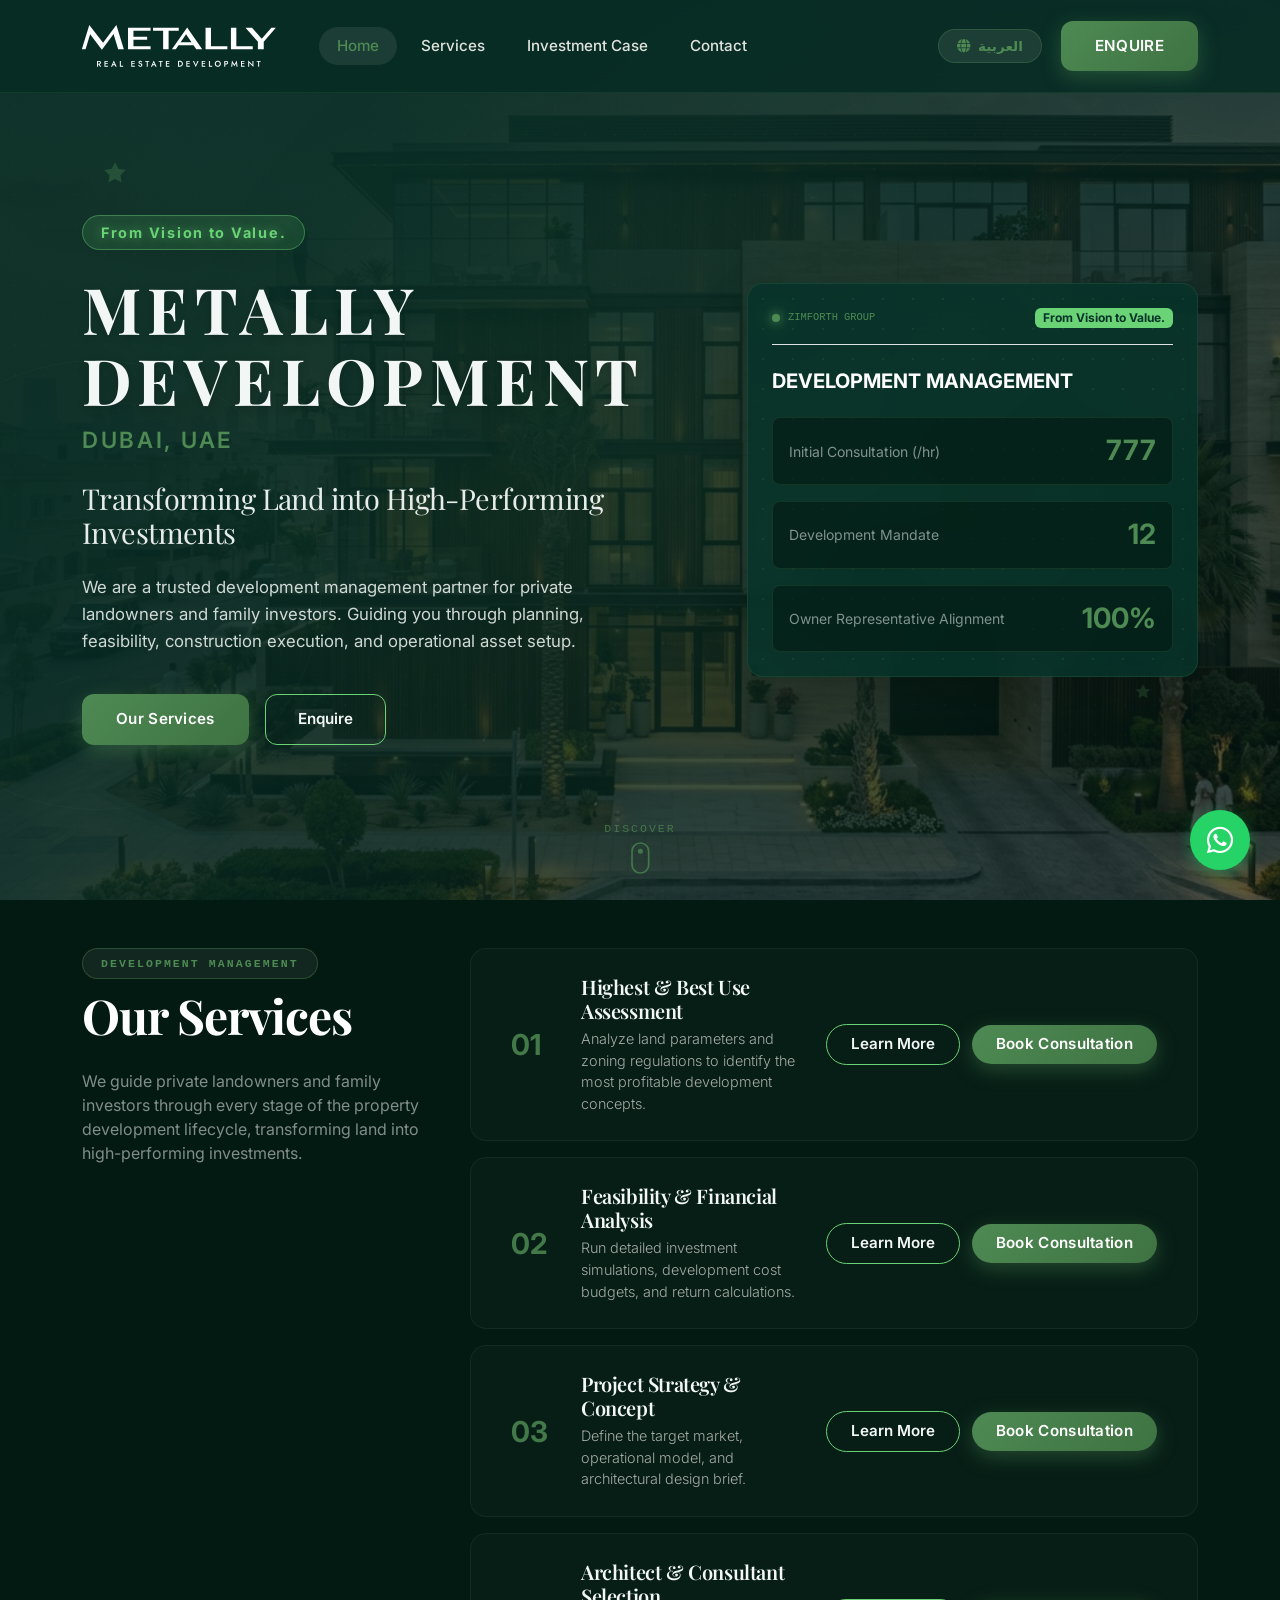
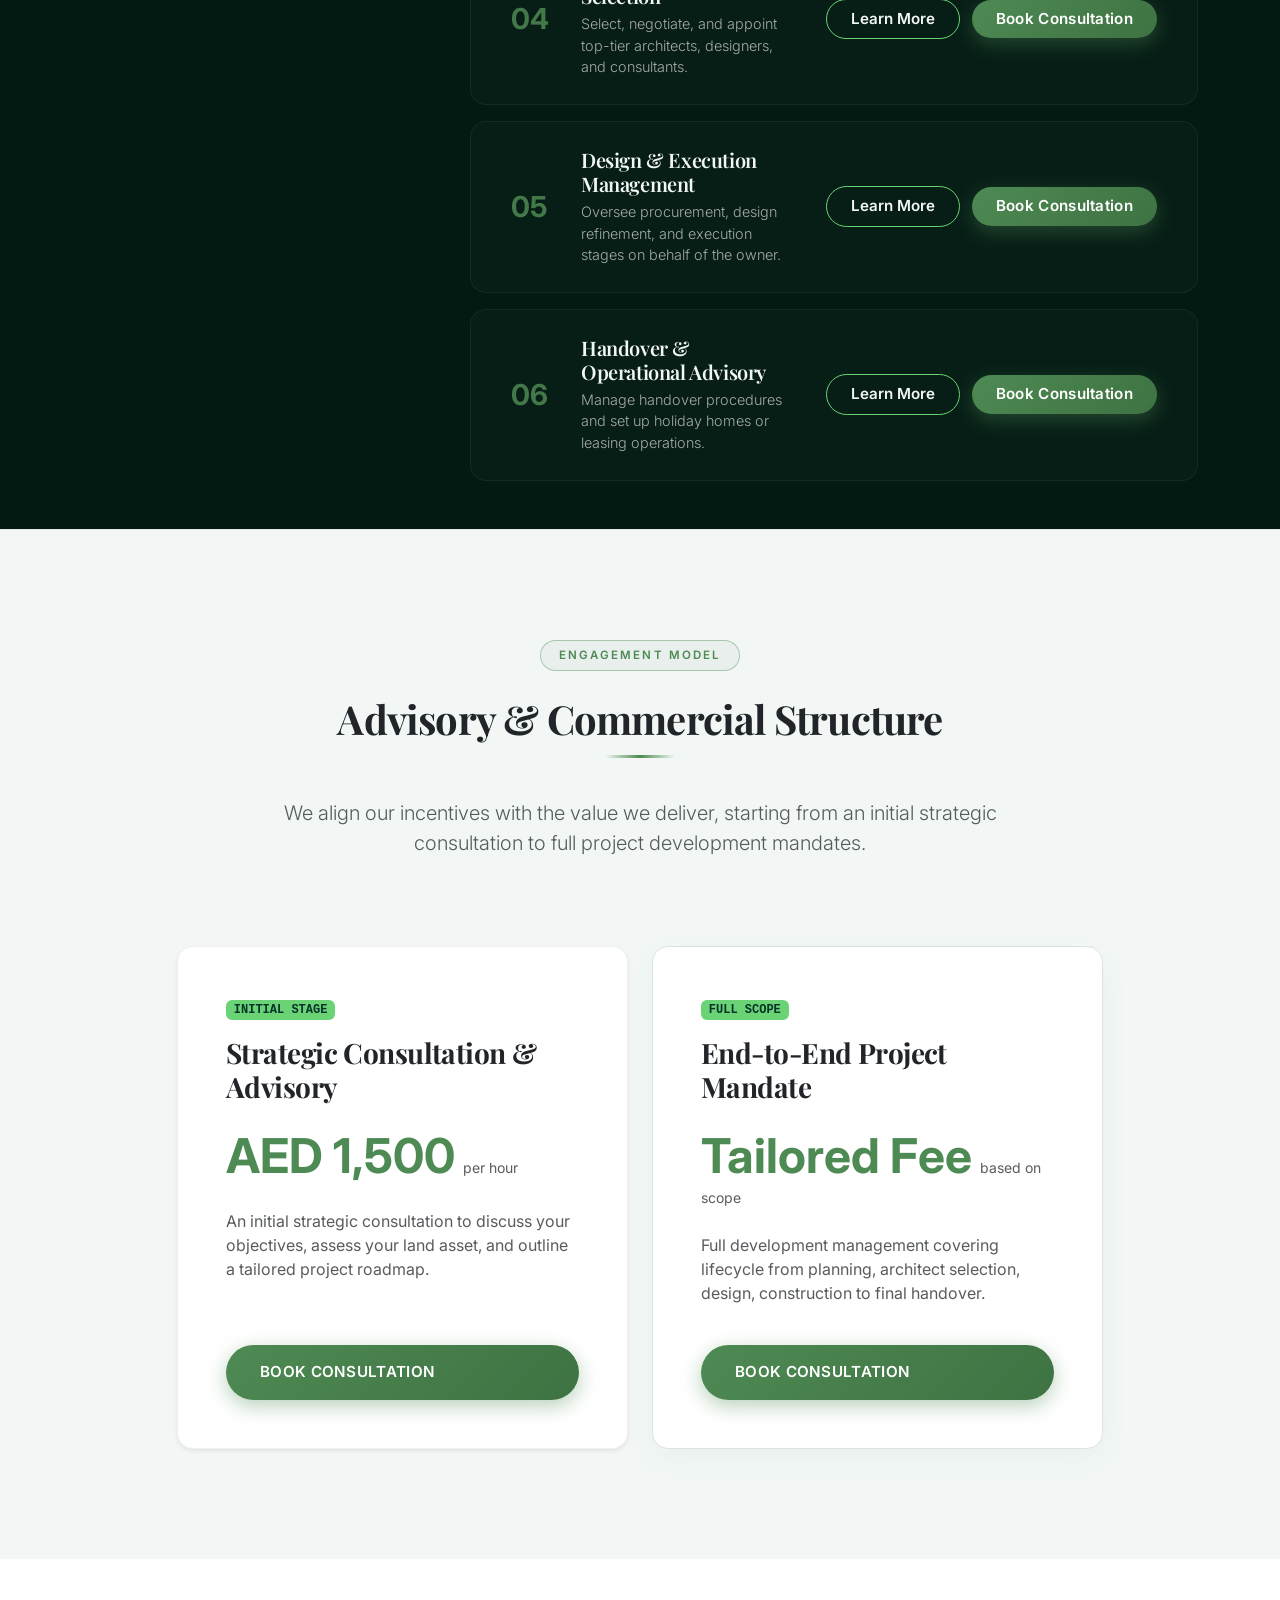
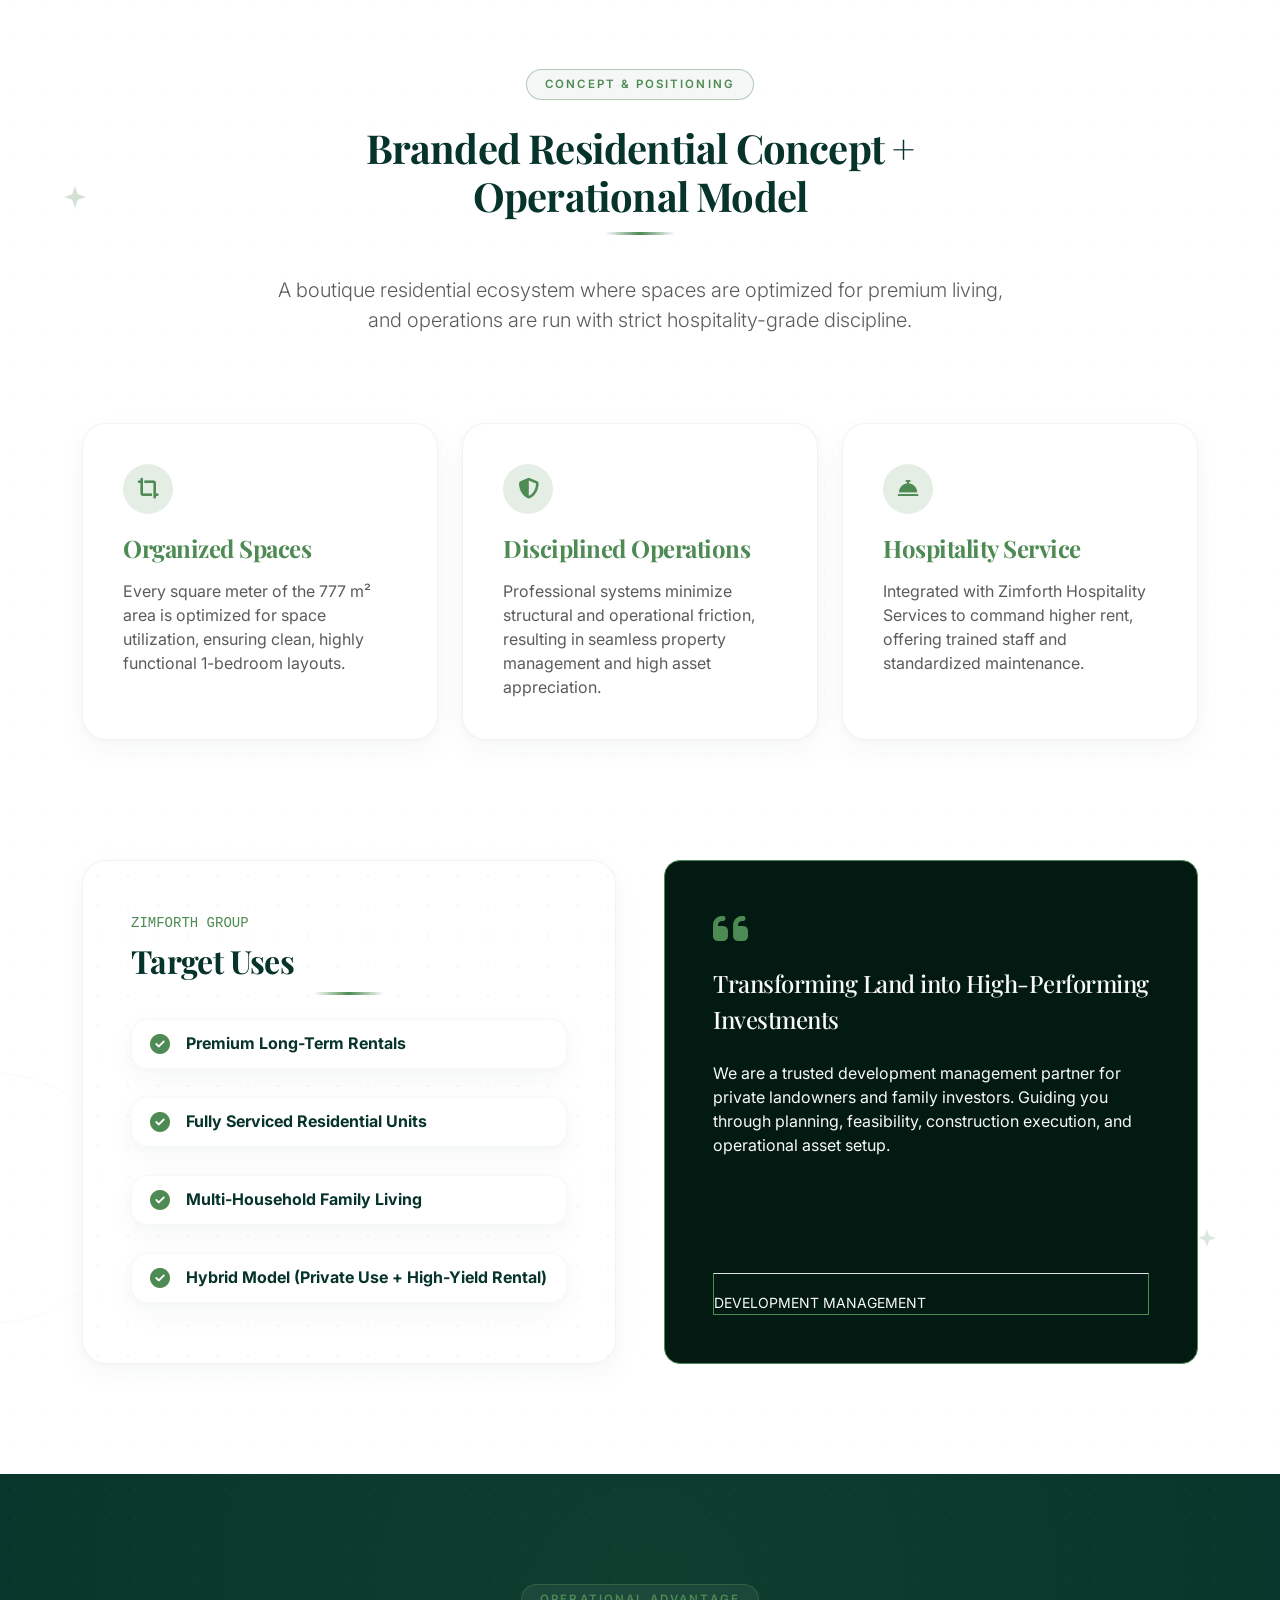
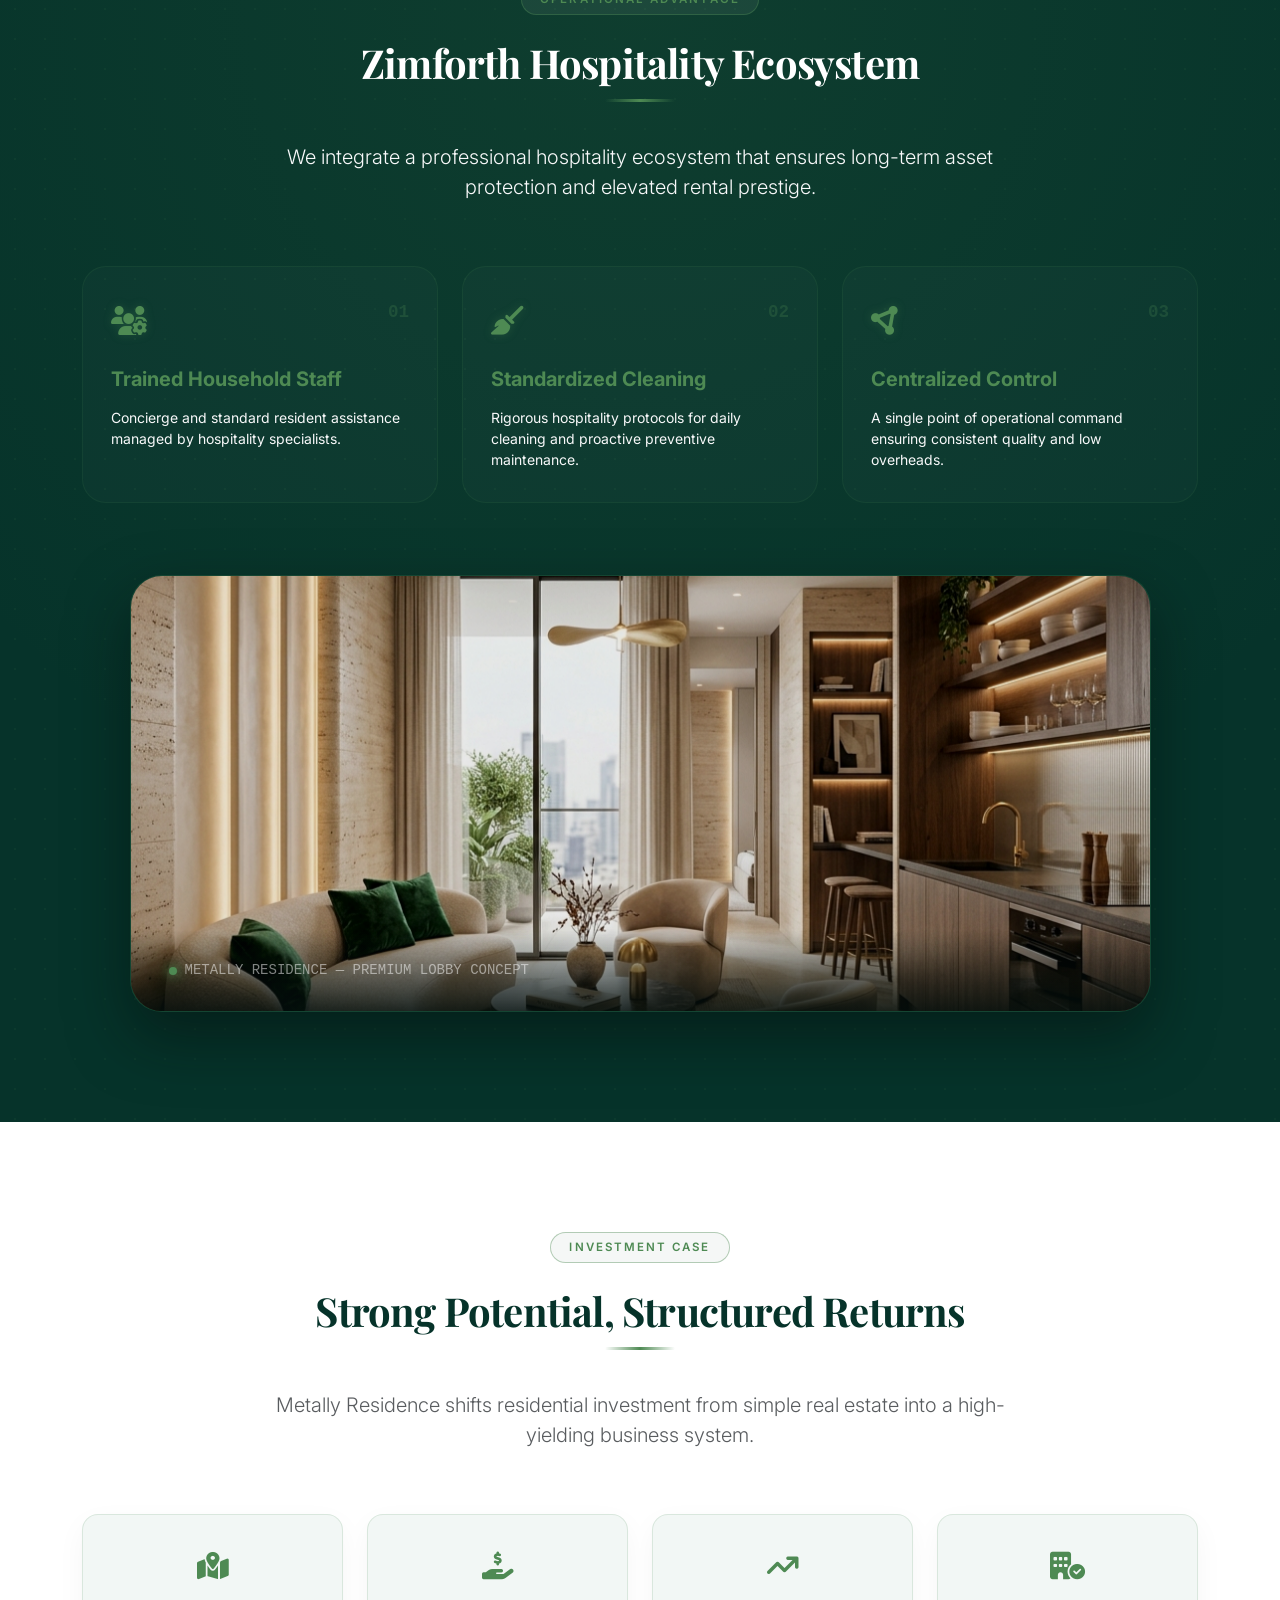
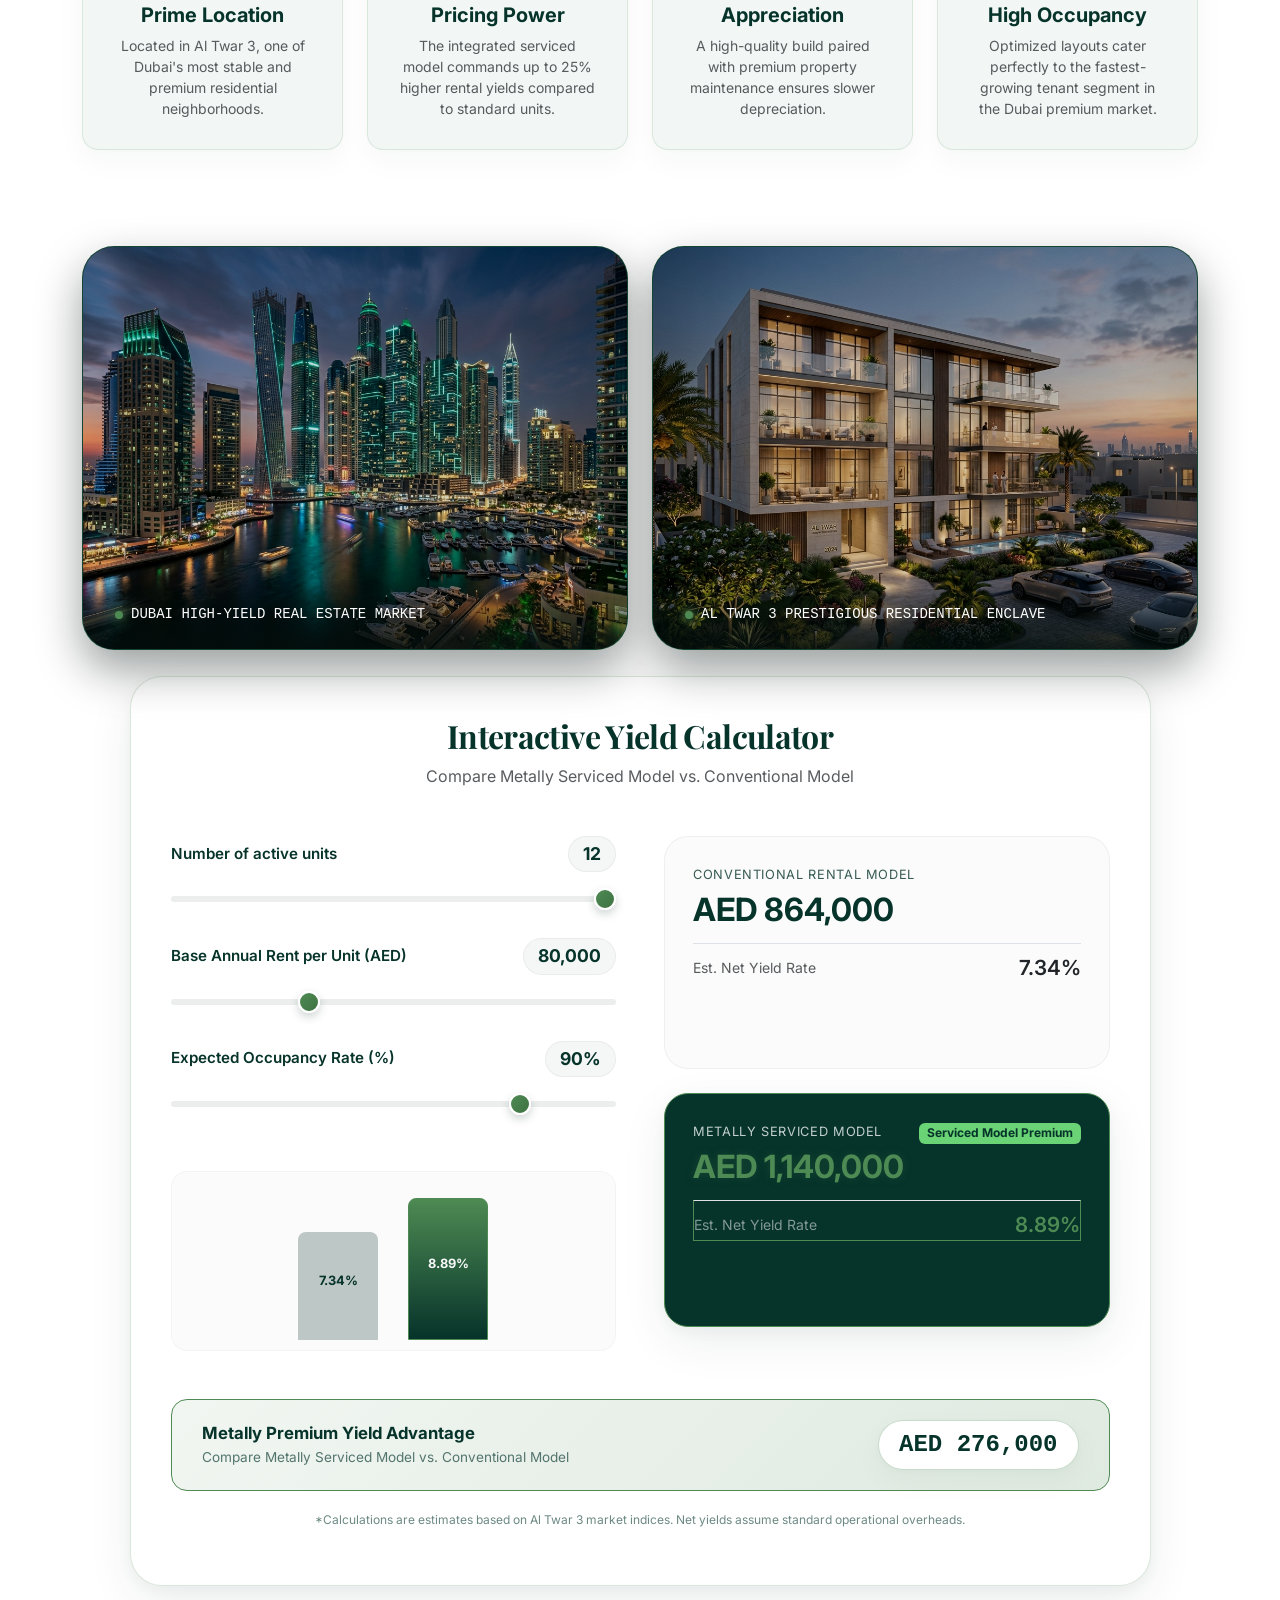
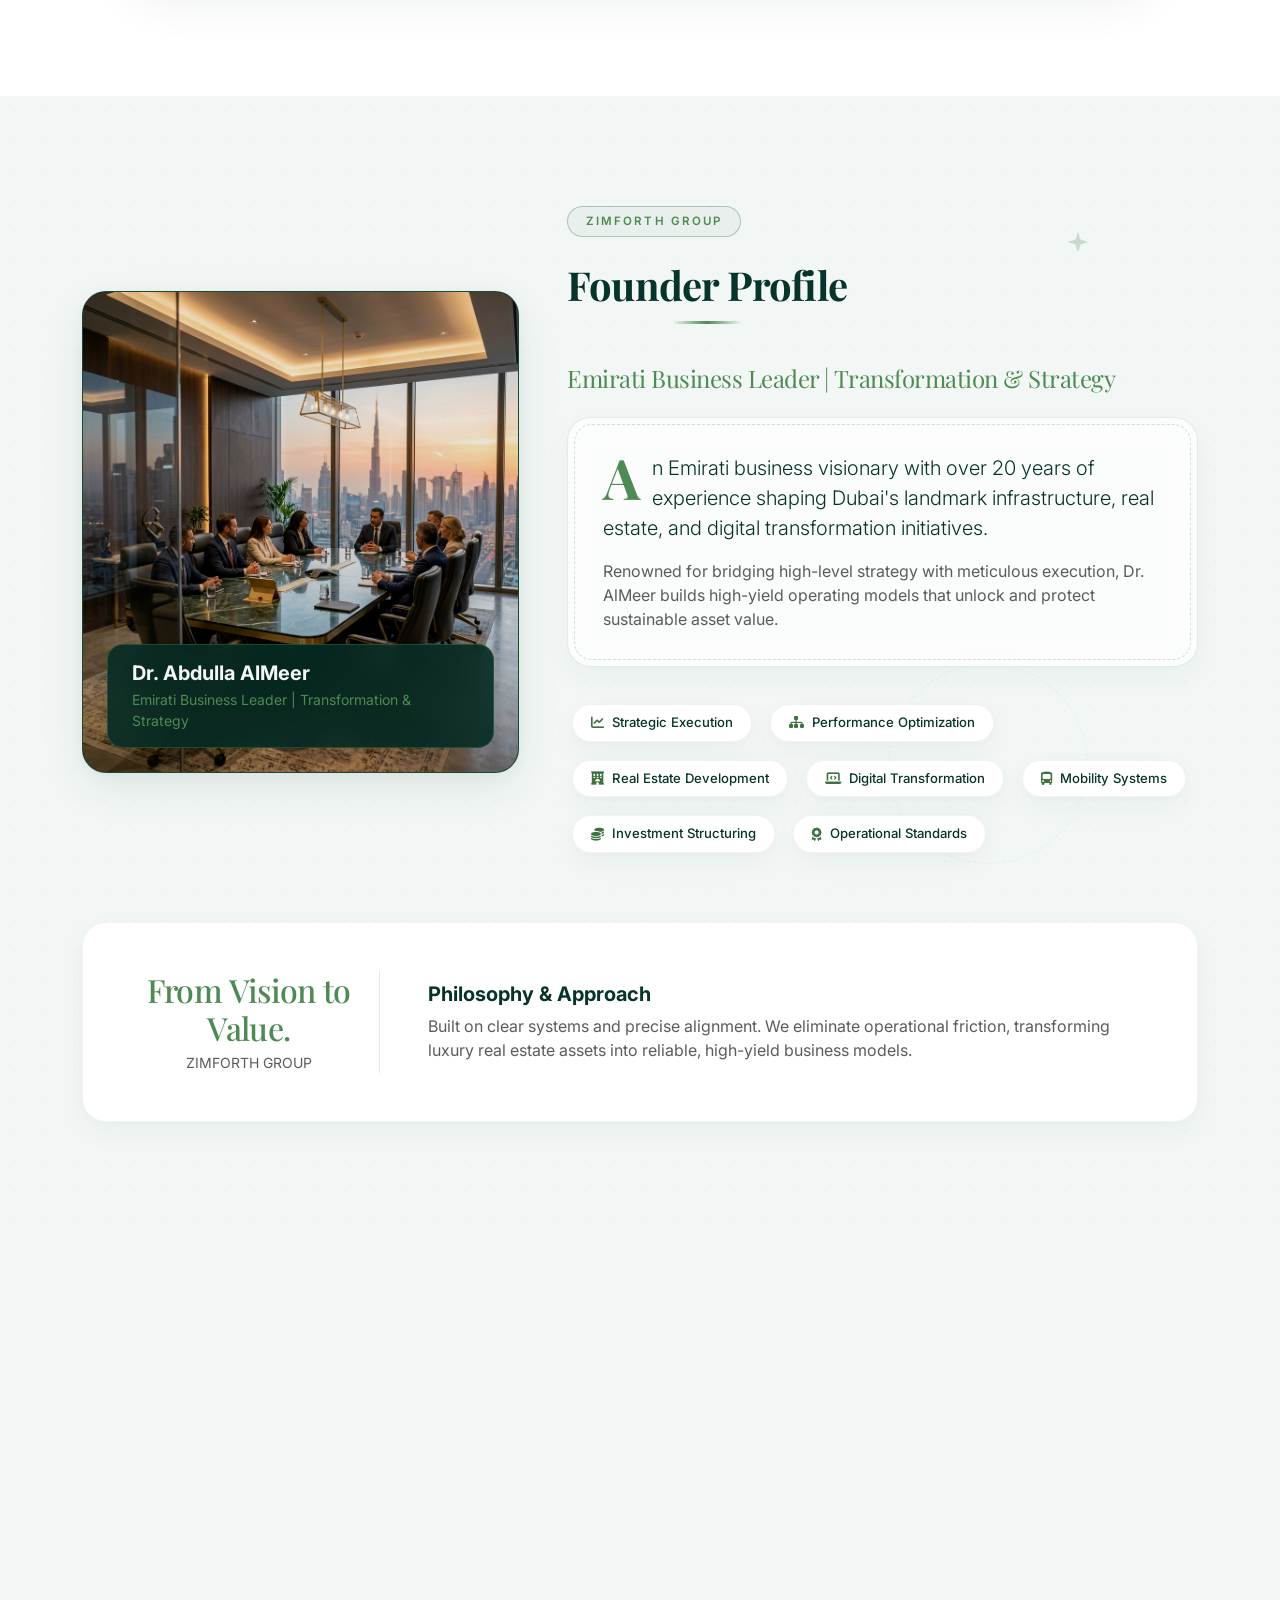
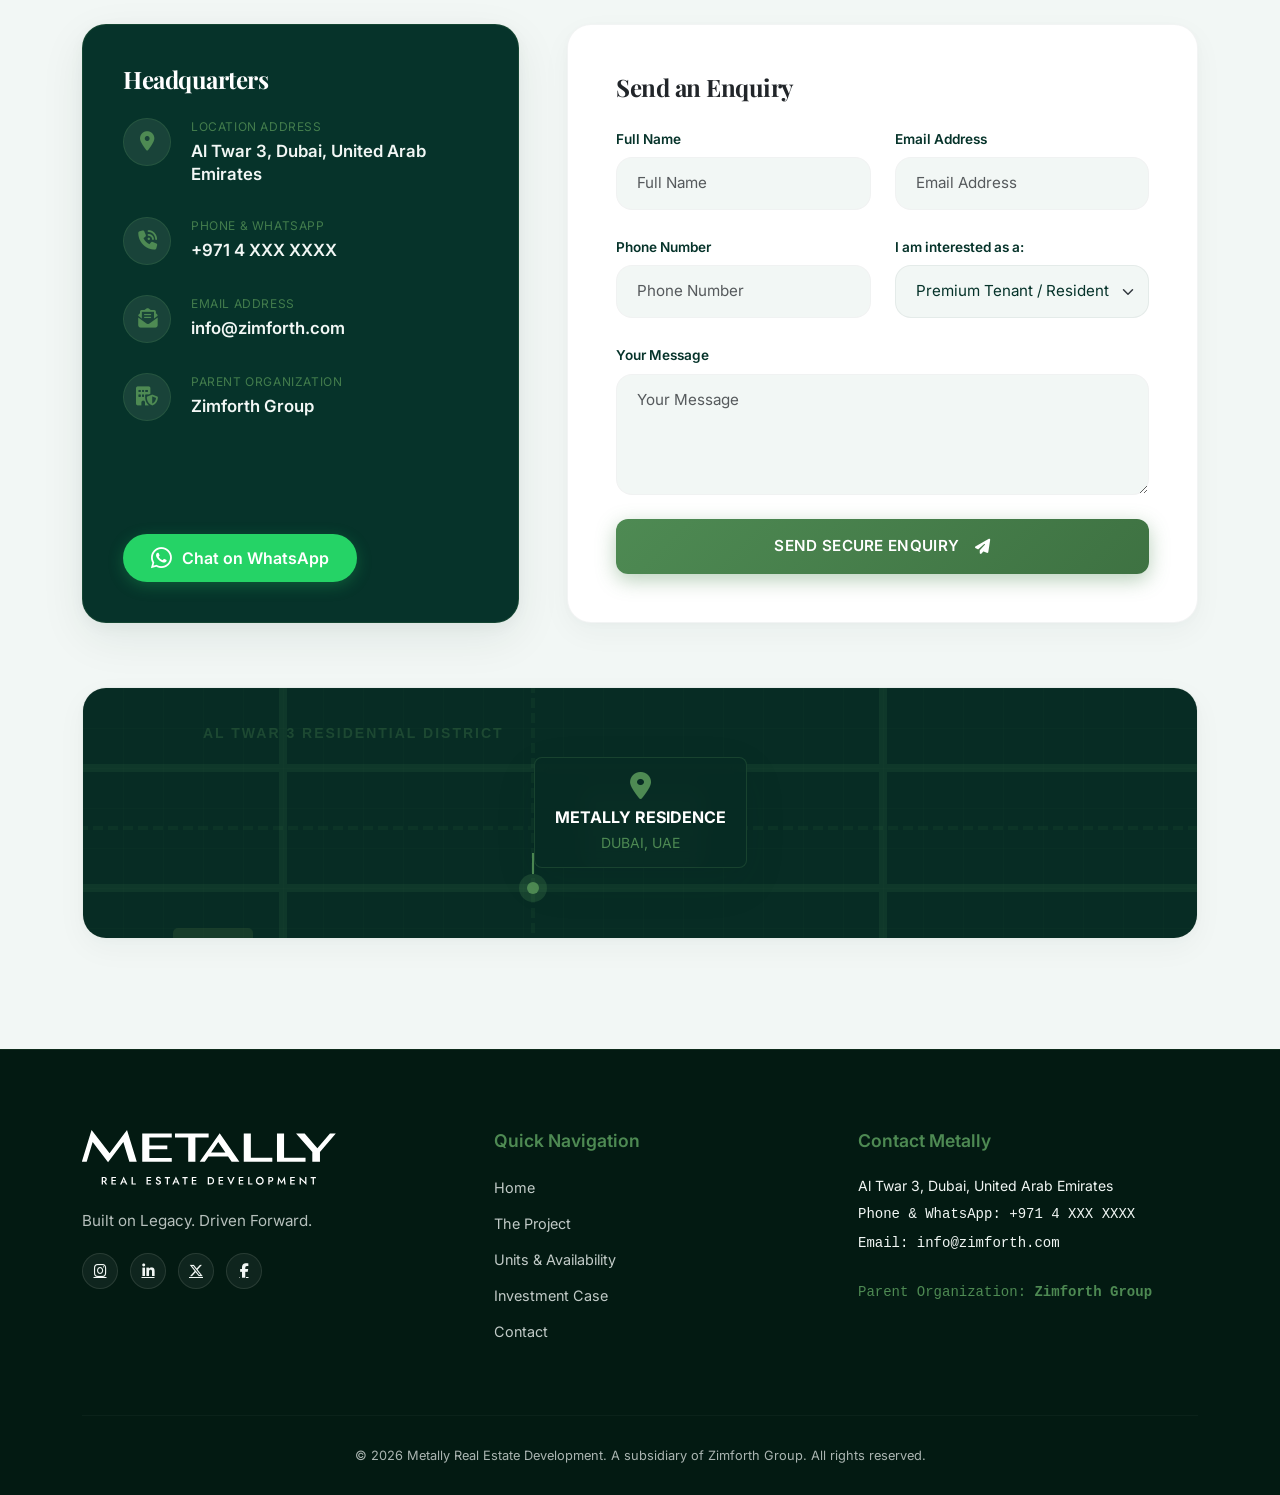
==== commit 7a071fff: "feat: copy advisory & commercial structure section to the homepage" ====
--- a/index.html
+++ b/index.html
@@ -288,6 +288,59 @@
       </div>
     </section>
 
+    <!-- Commercial / Advisory Structure Section -->
+    <section class="py-6 bg-cream text-dark border-top border-secondary border-opacity-10" id="commercial-structure">
+      <div class="container">
+        
+        <div class="row justify-content-center text-center mb-5 reveal-on-scroll">
+          <div class="col-lg-8">
+            <span class="section-tag" data-i18n="advisory-tag">ENGAGEMENT MODEL</span>
+            <div class="mb-3">
+              <h2 class="h1 fw-bold heading-green-accent" data-i18n="advisory-title">Advisory & Commercial Structure</h2>
+            </div>
+            <p class="lead text-muted" data-i18n="advisory-desc">
+              We align our incentives with the value we deliver, starting from an initial strategic consultation to full project development mandates.
+            </p>
+          </div>
+        </div>
+
+        <div class="row g-4 align-items-stretch justify-content-center mt-2">
+          <!-- Fee Card 1 -->
+          <div class="col-md-5" data-aos="fade-right">
+            <div class="p-5 rounded-4 bg-white border border-secondary border-opacity-10 shadow-sm h-100 d-flex flex-column justify-content-between">
+              <div>
+                <span class="badge bg-green text-white mb-3 text-uppercase font-monospace small">Initial Stage</span>
+                <h3 class="fw-bold mb-3 font-serif" data-i18n="advisory-meeting-title">Strategic Consultation & Advisory</h3>
+                <div class="my-4">
+                  <span class="display-5 fw-bold text-green" data-i18n="advisory-meeting-price">AED 1,500</span>
+                  <span class="text-muted small ms-1" data-i18n="advisory-meeting-unit">per hour</span>
+                </div>
+                <p class="text-muted" data-i18n="advisory-meeting-desc">An initial strategic consultation to discuss your objectives, assess your land asset, and outline a tailored project roadmap.</p>
+              </div>
+              <a href="contact.html?subject=Strategic+Consultation" class="btn btn-green w-100 text-uppercase letter-spacing-1 rounded-pill py-3 mt-4" data-i18n="btn-book-consultation">Book Consultation</a>
+            </div>
+          </div>
+
+          <!-- Fee Card 2 -->
+          <div class="col-md-5" data-aos="fade-left">
+            <div class="p-5 rounded-4 bg-white border border-green border-opacity-30 shadow-sm h-100 d-flex flex-column justify-content-between" style="box-shadow: 0 10px 30px rgba(78, 138, 83, 0.05) !important;">
+              <div>
+                <span class="badge bg-green text-white mb-3 text-uppercase font-monospace small">Full Scope</span>
+                <h3 class="fw-bold mb-3 font-serif" data-i18n="advisory-mandate-title">End-to-End Project Mandate</h3>
+                <div class="my-4">
+                  <span class="display-5 fw-bold text-green" data-i18n="advisory-mandate-price">Tailored Fee</span>
+                  <span class="text-muted small ms-1" data-i18n="advisory-mandate-unit">based on scope</span>
+                </div>
+                <p class="text-muted" data-i18n="advisory-mandate-desc">Full development management covering lifecycle from planning, architect selection, design, construction to final handover.</p>
+              </div>
+              <a href="contact.html?subject=Development+Mandate" class="btn btn-green w-100 text-uppercase letter-spacing-1 rounded-pill py-3 mt-4" data-i18n="btn-book-consultation">Book Consultation</a>
+            </div>
+          </div>
+        </div>
+
+      </div>
+    </section>
+
     <!-- Concept & Structured Living -->
     <section class="bg-white overflow-hidden position-relative" id="project">
             <div class="dotted-canvas" style="opacity: 0.03;"></div>
--- a/assets/css/style.css
+++ b/assets/css/style.css
@@ -3549,7 +3549,7 @@
 /* Service Process Timeline Layout (Minimal & Modern) */
 .service-sticky-sidebar {
   position: sticky;
-  top: 0px;
+  top: 100px;
   /* height: fit-content; */
 }
 
